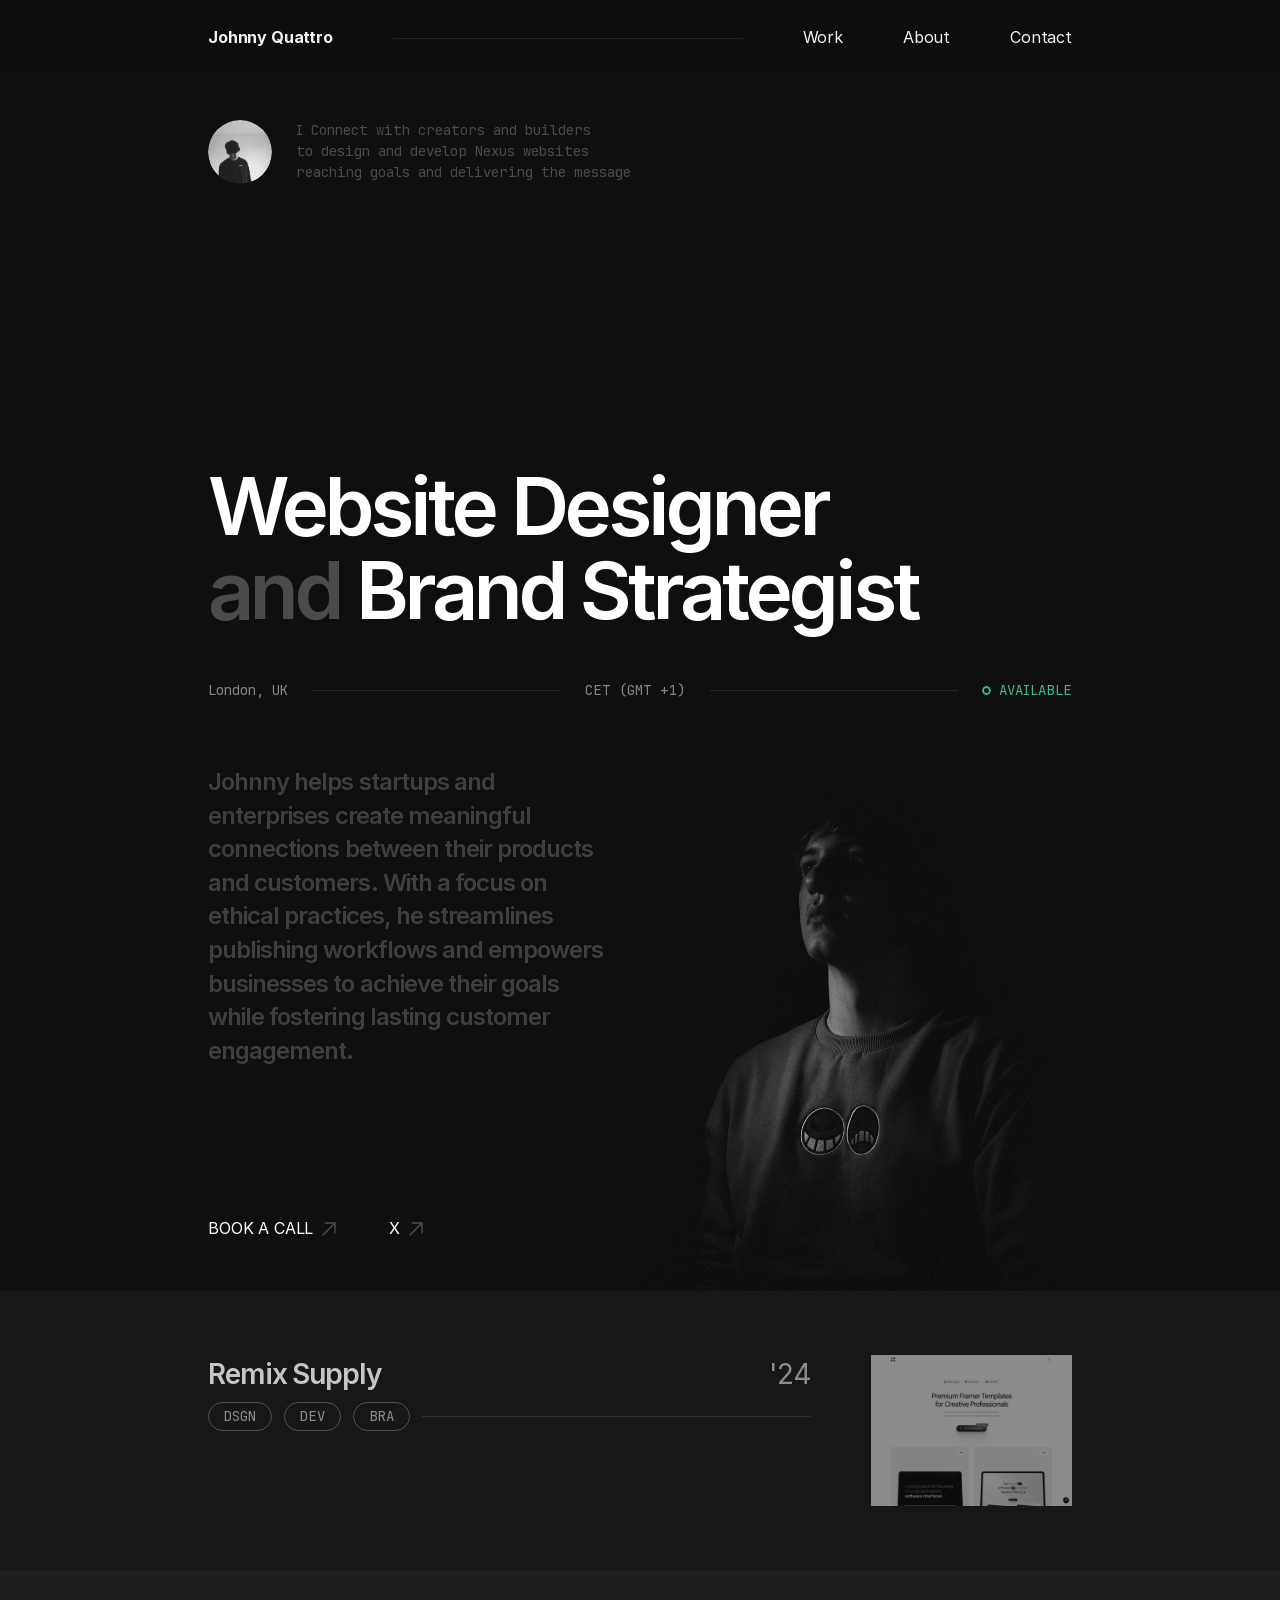
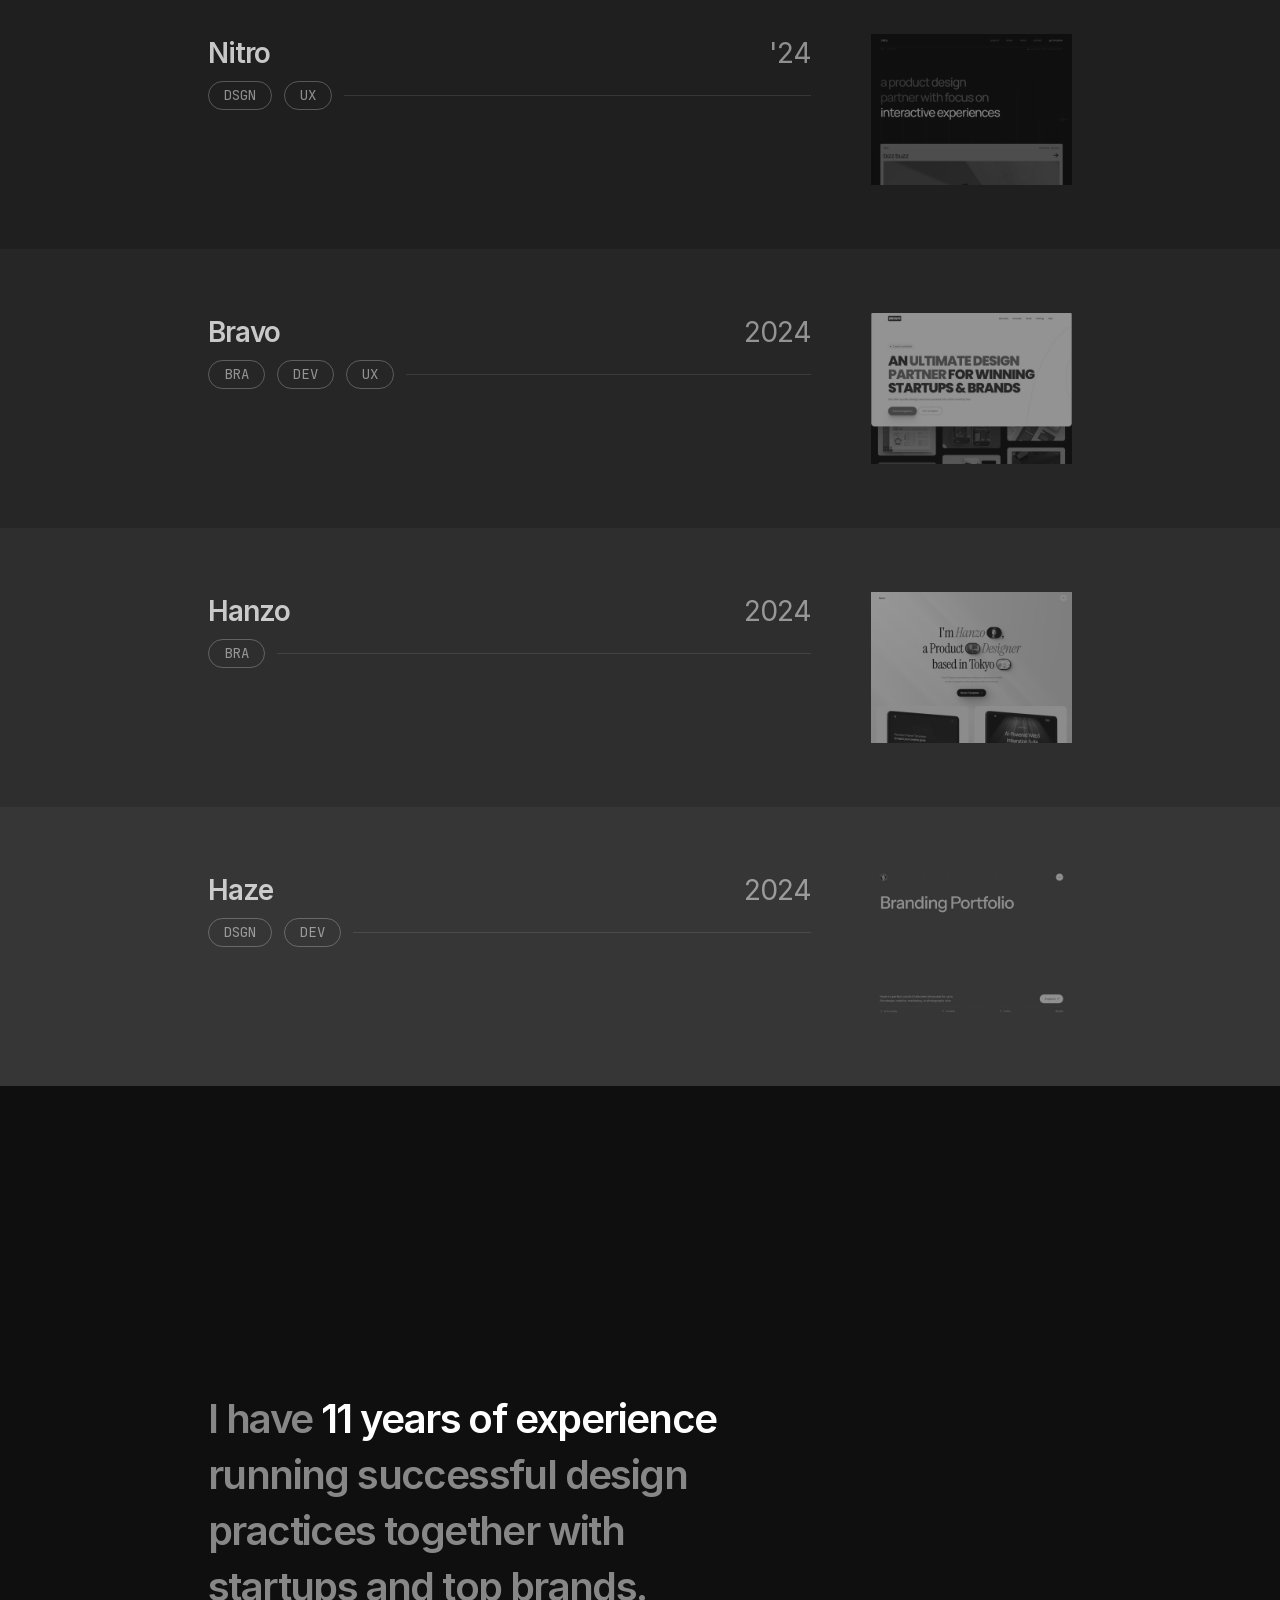
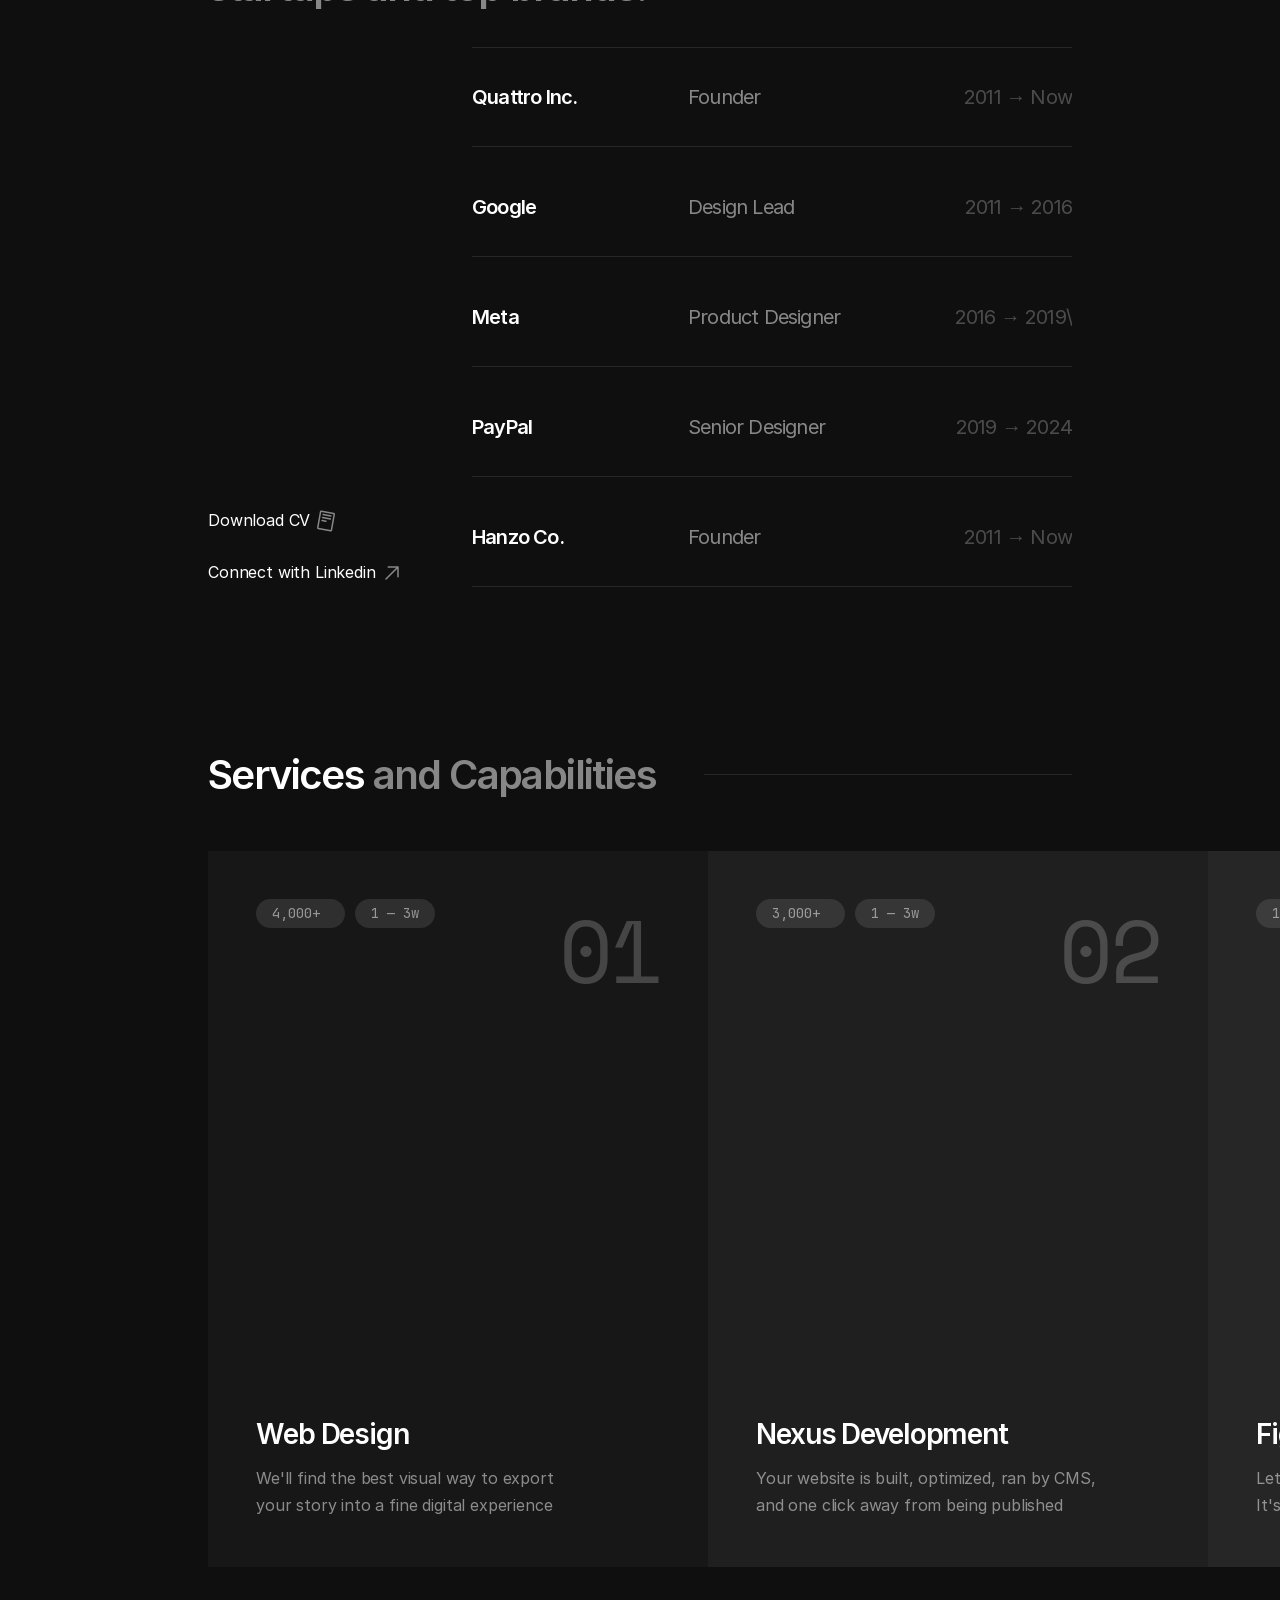
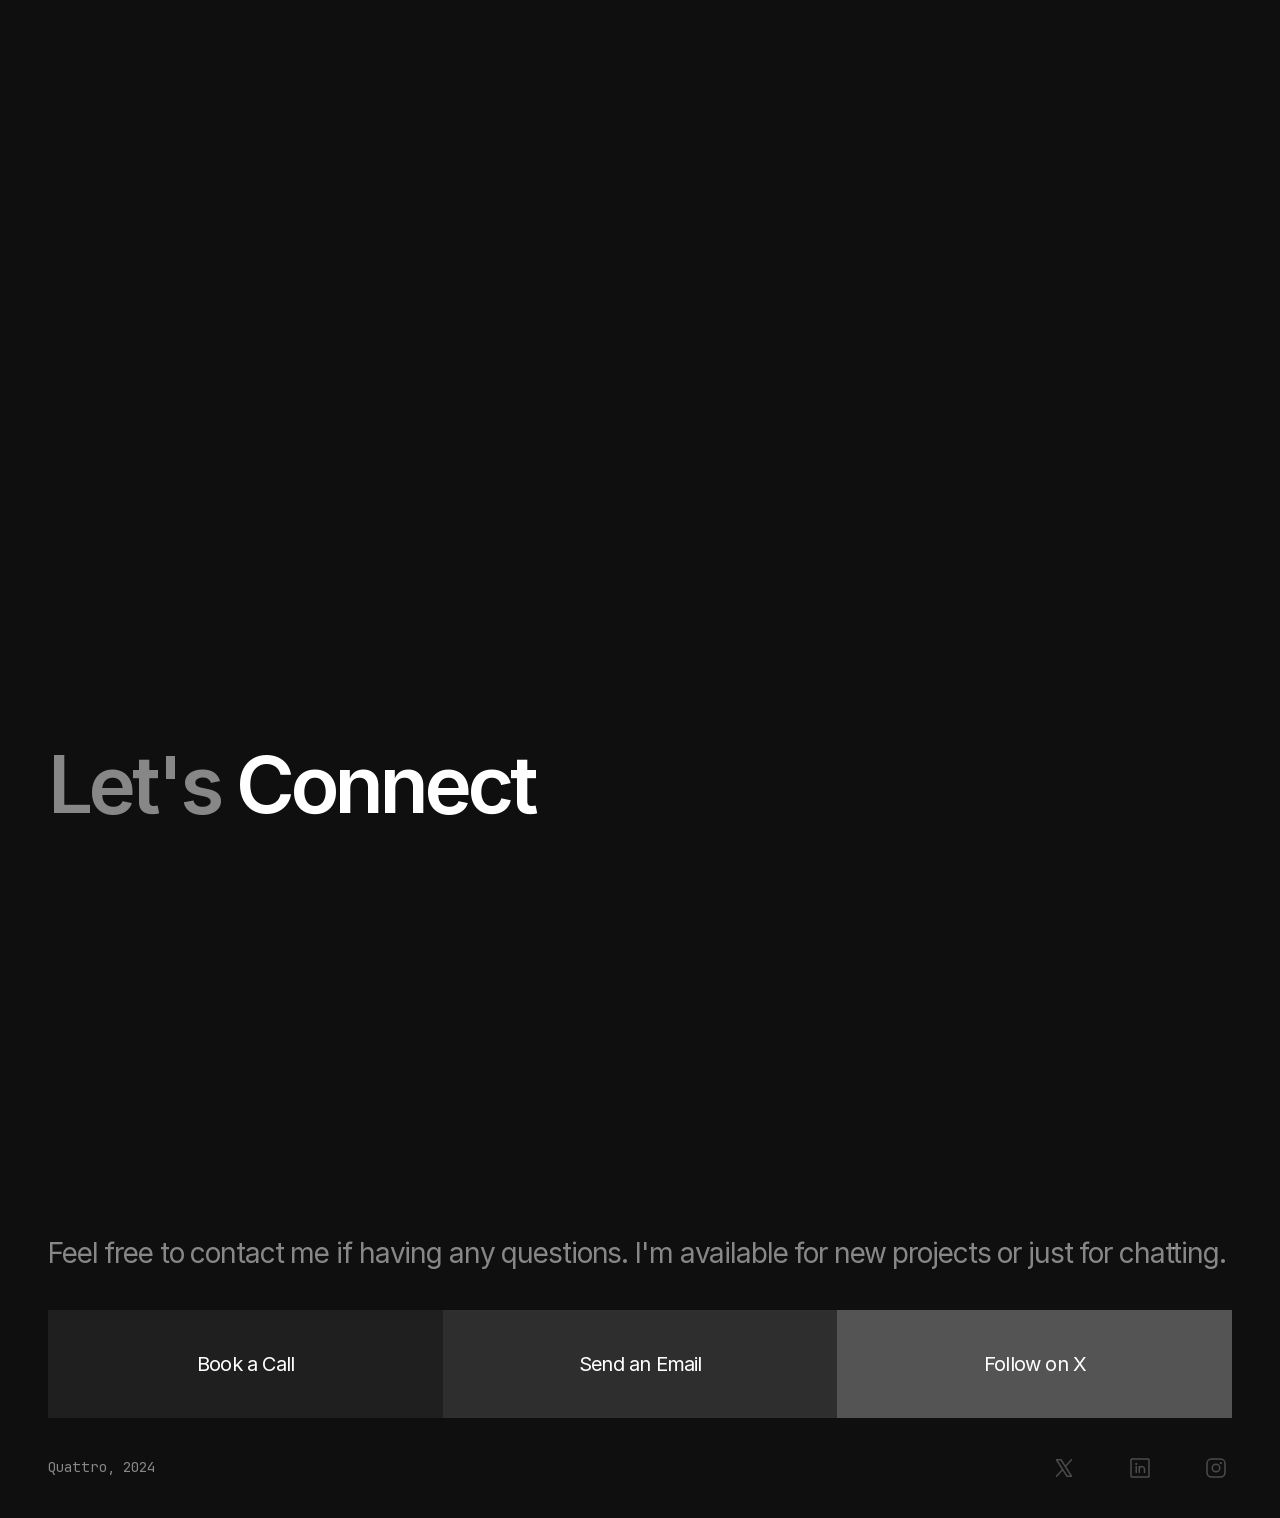
==== public/nexus/index.html @ 9f14ac70 "Changes Co-authored-by: ramlimicheal <52813504+ramlimicheal@users.noreply.github.com>" ====
<!DOCTYPE html>

<html><head><meta content="true; framework=Nexus/offline" name="nexus-dehydrated"/>
<meta charset="utf-8"/>

<!-- Start of headStart -->
<!-- End of headStart -->
<meta content="width=device-width" name="viewport"/>
<title>Quattro — Dark Minimal Portfolio</title>
<meta content="It's fast, it's simple, it's cool. Load your projects and get new clients with a simple and effective portfolio template.  " name="description"/>
<meta content="https://framerusercontent.com/sites/R6H8D1bT4KvDwYsxAXjdz/searchIndex-RHTmhCLt8jG3.json" name="nexus-search-index"/>
<meta content="https://framerusercontent.com/sites/R6H8D1bT4KvDwYsxAXjdz/searchIndex-XSDyIX9O4W7g.json" name="nexus-search-index-fallback"/>
<link href="https://framerusercontent.com/sites/icons/default-favicon-light.v1.png" media="(prefers-color-scheme: light)" rel="icon"/>
<link href="https://framerusercontent.com/sites/icons/default-favicon-dark.v1.png" media="(prefers-color-scheme: dark)" rel="icon"/>
<link href="https://framerusercontent.com/sites/icons/default-touch-icon.v3.png" rel="apple-touch-icon"/>
<!-- Open Graph / Facebook -->
<meta content="website" property="og:type"/>
<meta content="Quattro — Dark Minimal Portfolio" property="og:title"/>
<meta content="It's fast, it's simple, it's cool. Load your projects and get new clients with a simple and effective portfolio template.  " property="og:description"/>
<meta content="assets/images/5I0A4nN6P0ZkBymb7aNwpvhfGA.png" property="og:image"/>
<!-- Twitter -->
<meta content="summary_large_image" name="twitter:card"/>
<meta content="Quattro — Dark Minimal Portfolio" name="twitter:title"/>
<meta content="It's fast, it's simple, it's cool. Load your projects and get new clients with a simple and effective portfolio template.  " name="twitter:description"/>
<meta content="assets/images/5I0A4nN6P0ZkBymb7aNwpvhfGA.png" name="twitter:image"/>
<style data-nexus-font-css="">/* cyrillic-ext */
@font-face {
  font-family: 'Inter';
  font-style: normal;
  font-weight: 900;
  src: url(https://fonts.gstatic.com/s/inter/v20/UcCO3FwrK3iLTeHuS_nVMrMxCp50SjIw2boKoduKmMEVuBWYAZJhiI2B.woff2) format('woff2');
  unicode-range: U+0460-052F, U+1C80-1C8A, U+20B4, U+2DE0-2DFF, U+A640-A69F, U+FE2E-FE2F;
}
/* cyrillic */
@font-face {
  font-family: 'Inter';
  font-style: normal;
  font-weight: 900;
  src: url(https://fonts.gstatic.com/s/inter/v20/UcCO3FwrK3iLTeHuS_nVMrMxCp50SjIw2boKoduKmMEVuBWYAZthiI2B.woff2) format('woff2');
  unicode-range: U+0301, U+0400-045F, U+0490-0491, U+04B0-04B1, U+2116;
}
/* greek-ext */
@font-face {
  font-family: 'Inter';
  font-style: normal;
  font-weight: 900;
  src: url(https://fonts.gstatic.com/s/inter/v20/UcCO3FwrK3iLTeHuS_nVMrMxCp50SjIw2boKoduKmMEVuBWYAZNhiI2B.woff2) format('woff2');
  unicode-range: U+1F00-1FFF;
}
/* greek */
@font-face {
  font-family: 'Inter';
  font-style: normal;
  font-weight: 900;
  src: url(https://fonts.gstatic.com/s/inter/v20/UcCO3FwrK3iLTeHuS_nVMrMxCp50SjIw2boKoduKmMEVuBWYAZxhiI2B.woff2) format('woff2');
  unicode-range: U+0370-0377, U+037A-037F, U+0384-038A, U+038C, U+038E-03A1, U+03A3-03FF;
}
/* vietnamese */
@font-face {
  font-family: 'Inter';
  font-style: normal;
  font-weight: 900;
  src: url(https://fonts.gstatic.com/s/inter/v20/UcCO3FwrK3iLTeHuS_nVMrMxCp50SjIw2boKoduKmMEVuBWYAZBhiI2B.woff2) format('woff2');
  unicode-range: U+0102-0103, U+0110-0111, U+0128-0129, U+0168-0169, U+01A0-01A1, U+01AF-01B0, U+0300-0301, U+0303-0304, U+0308-0309, U+0323, U+0329, U+1EA0-1EF9, U+20AB;
}
/* latin-ext */
@font-face {
  font-family: 'Inter';
  font-style: normal;
  font-weight: 900;
  src: url(https://fonts.gstatic.com/s/inter/v20/UcCO3FwrK3iLTeHuS_nVMrMxCp50SjIw2boKoduKmMEVuBWYAZFhiI2B.woff2) format('woff2');
  unicode-range: U+0100-02BA, U+02BD-02C5, U+02C7-02CC, U+02CE-02D7, U+02DD-02FF, U+0304, U+0308, U+0329, U+1D00-1DBF, U+1E00-1E9F, U+1EF2-1EFF, U+2020, U+20A0-20AB, U+20AD-20C0, U+2113, U+2C60-2C7F, U+A720-A7FF;
}
/* latin */
@font-face {
  font-family: 'Inter';
  font-style: normal;
  font-weight: 900;
  src: url(https://fonts.gstatic.com/s/inter/v20/UcCO3FwrK3iLTeHuS_nVMrMxCp50SjIw2boKoduKmMEVuBWYAZ9hiA.woff2) format('woff2');
  unicode-range: U+0000-00FF, U+0131, U+0152-0153, U+02BB-02BC, U+02C6, U+02DA, U+02DC, U+0304, U+0308, U+0329, U+2000-206F, U+20AC, U+2122, U+2191, U+2193, U+2212, U+2215, U+FEFF, U+FFFD;
}
/* vietnamese */
@font-face {
  font-family: 'Space Mono';
  font-style: italic;
  font-weight: 400;
  src: url(https://fonts.gstatic.com/s/spacemono/v17/i7dNIFZifjKcF5UAWdDRYERMSHK_IwU.woff2) format('woff2');
  unicode-range: U+0102-0103, U+0110-0111, U+0128-0129, U+0168-0169, U+01A0-01A1, U+01AF-01B0, U+0300-0301, U+0303-0304, U+0308-0309, U+0323, U+0329, U+1EA0-1EF9, U+20AB;
}
/* latin-ext */
@font-face {
  font-family: 'Space Mono';
  font-style: italic;
  font-weight: 400;
  src: url(https://fonts.gstatic.com/s/spacemono/v17/i7dNIFZifjKcF5UAWdDRYERMSXK_IwU.woff2) format('woff2');
  unicode-range: U+0100-02BA, U+02BD-02C5, U+02C7-02CC, U+02CE-02D7, U+02DD-02FF, U+0304, U+0308, U+0329, U+1D00-1DBF, U+1E00-1E9F, U+1EF2-1EFF, U+2020, U+20A0-20AB, U+20AD-20C0, U+2113, U+2C60-2C7F, U+A720-A7FF;
}
/* latin */
@font-face {
  font-family: 'Space Mono';
  font-style: italic;
  font-weight: 400;
  src: url(https://fonts.gstatic.com/s/spacemono/v17/i7dNIFZifjKcF5UAWdDRYERMR3K_.woff2) format('woff2');
  unicode-range: U+0000-00FF, U+0131, U+0152-0153, U+02BB-02BC, U+02C6, U+02DA, U+02DC, U+0304, U+0308, U+0329, U+2000-206F, U+20AC, U+2122, U+2191, U+2193, U+2212, U+2215, U+FEFF, U+FFFD;
}
/* vietnamese */
@font-face {
  font-family: 'Space Mono';
  font-style: italic;
  font-weight: 700;
  src: url(https://fonts.gstatic.com/s/spacemono/v17/i7dSIFZifjKcF5UAWdDRYERE_FeqEySRV3U.woff2) format('woff2');
  unicode-range: U+0102-0103, U+0110-0111, U+0128-0129, U+0168-0169, U+01A0-01A1, U+01AF-01B0, U+0300-0301, U+0303-0304, U+0308-0309, U+0323, U+0329, U+1EA0-1EF9, U+20AB;
}
/* latin-ext */
@font-face {
  font-family: 'Space Mono';
  font-style: italic;
  font-weight: 700;
  src: url(https://fonts.gstatic.com/s/spacemono/v17/i7dSIFZifjKcF5UAWdDRYERE_FeqEiSRV3U.woff2) format('woff2');
  unicode-range: U+0100-02BA, U+02BD-02C5, U+02C7-02CC, U+02CE-02D7, U+02DD-02FF, U+0304, U+0308, U+0329, U+1D00-1DBF, U+1E00-1E9F, U+1EF2-1EFF, U+2020, U+20A0-20AB, U+20AD-20C0, U+2113, U+2C60-2C7F, U+A720-A7FF;
}
/* latin */
@font-face {
  font-family: 'Space Mono';
  font-style: italic;
  font-weight: 700;
  src: url(https://fonts.gstatic.com/s/spacemono/v17/i7dSIFZifjKcF5UAWdDRYERE_FeqHCSR.woff2) format('woff2');
  unicode-range: U+0000-00FF, U+0131, U+0152-0153, U+02BB-02BC, U+02C6, U+02DA, U+02DC, U+0304, U+0308, U+0329, U+2000-206F, U+20AC, U+2122, U+2191, U+2193, U+2212, U+2215, U+FEFF, U+FFFD;
}
/* vietnamese */
@font-face {
  font-family: 'Space Mono';
  font-style: normal;
  font-weight: 400;
  src: url(https://fonts.gstatic.com/s/spacemono/v17/i7dPIFZifjKcF5UAWdDRYE58RWq7.woff2) format('woff2');
  unicode-range: U+0102-0103, U+0110-0111, U+0128-0129, U+0168-0169, U+01A0-01A1, U+01AF-01B0, U+0300-0301, U+0303-0304, U+0308-0309, U+0323, U+0329, U+1EA0-1EF9, U+20AB;
}
/* latin-ext */
@font-face {
  font-family: 'Space Mono';
  font-style: normal;
  font-weight: 400;
  src: url(https://fonts.gstatic.com/s/spacemono/v17/i7dPIFZifjKcF5UAWdDRYE98RWq7.woff2) format('woff2');
  unicode-range: U+0100-02BA, U+02BD-02C5, U+02C7-02CC, U+02CE-02D7, U+02DD-02FF, U+0304, U+0308, U+0329, U+1D00-1DBF, U+1E00-1E9F, U+1EF2-1EFF, U+2020, U+20A0-20AB, U+20AD-20C0, U+2113, U+2C60-2C7F, U+A720-A7FF;
}
/* latin */
@font-face {
  font-family: 'Space Mono';
  font-style: normal;
  font-weight: 400;
  src: url(assets/fonts/i7dPIFZifjKcF5UAWdDRYEF8RQ.woff2) format('woff2');
  unicode-range: U+0000-00FF, U+0131, U+0152-0153, U+02BB-02BC, U+02C6, U+02DA, U+02DC, U+0304, U+0308, U+0329, U+2000-206F, U+20AC, U+2122, U+2191, U+2193, U+2212, U+2215, U+FEFF, U+FFFD;
}
/* vietnamese */
@font-face {
  font-family: 'Space Mono';
  font-style: normal;
  font-weight: 700;
  src: url(https://fonts.gstatic.com/s/spacemono/v17/i7dMIFZifjKcF5UAWdDRaPpZUFqaHjyV.woff2) format('woff2');
  unicode-range: U+0102-0103, U+0110-0111, U+0128-0129, U+0168-0169, U+01A0-01A1, U+01AF-01B0, U+0300-0301, U+0303-0304, U+0308-0309, U+0323, U+0329, U+1EA0-1EF9, U+20AB;
}
/* latin-ext */
@font-face {
  font-family: 'Space Mono';
  font-style: normal;
  font-weight: 700;
  src: url(https://fonts.gstatic.com/s/spacemono/v17/i7dMIFZifjKcF5UAWdDRaPpZUFuaHjyV.woff2) format('woff2');
  unicode-range: U+0100-02BA, U+02BD-02C5, U+02C7-02CC, U+02CE-02D7, U+02DD-02FF, U+0304, U+0308, U+0329, U+1D00-1DBF, U+1E00-1E9F, U+1EF2-1EFF, U+2020, U+20A0-20AB, U+20AD-20C0, U+2113, U+2C60-2C7F, U+A720-A7FF;
}
/* latin */
@font-face {
  font-family: 'Space Mono';
  font-style: normal;
  font-weight: 700;
  src: url(https://fonts.gstatic.com/s/spacemono/v17/i7dMIFZifjKcF5UAWdDRaPpZUFWaHg.woff2) format('woff2');
  unicode-range: U+0000-00FF, U+0131, U+0152-0153, U+02BB-02BC, U+02C6, U+02DA, U+02DC, U+0304, U+0308, U+0329, U+2000-206F, U+20AC, U+2122, U+2191, U+2193, U+2212, U+2215, U+FEFF, U+FFFD;
}

@font-face { font-family: "Lanecar Headline"; src: url("assets/fonts/sJPvBH5Kf8OcfVVwYFKAPY.woff2") }
@font-face { font-family: "Inter"; src: url("assets/fonts/5vvr9Vy74if2I6bQbJvbw7SY1pQ.woff2"); font-display: swap; font-style: normal; font-weight: 400; unicode-range: U+0460-052F, U+1C80-1C88, U+20B4, U+2DE0-2DFF, U+A640-A69F, U+FE2E-FE2F }
@font-face { font-family: "Inter"; src: url("assets/fonts/EOr0mi4hNtlgWNn9if640EZzXCo.woff2"); font-display: swap; font-style: normal; font-weight: 400; unicode-range: U+0301, U+0400-045F, U+0490-0491, U+04B0-04B1, U+2116 }
@font-face { font-family: "Inter"; src: url("assets/fonts/Y9k9QrlZAqio88Klkmbd8VoMQc.woff2"); font-display: swap; font-style: normal; font-weight: 400; unicode-range: U+1F00-1FFF }
@font-face { font-family: "Inter"; src: url("assets/fonts/OYrD2tBIBPvoJXiIHnLoOXnY9M.woff2"); font-display: swap; font-style: normal; font-weight: 400; unicode-range: U+0370-03FF }
@font-face { font-family: "Inter"; src: url("assets/fonts/JeYwfuaPfZHQhEG8U5gtPDZ7WQ.woff2"); font-display: swap; font-style: normal; font-weight: 400; unicode-range: U+0100-024F, U+0259, U+1E00-1EFF, U+2020, U+20A0-20AB, U+20AD-20CF, U+2113, U+2C60-2C7F, U+A720-A7FF }
@font-face { font-family: "Inter"; src: url("assets/fonts/GrgcKwrN6d3Uz8EwcLHZxwEfC4.woff2"); font-display: swap; font-style: normal; font-weight: 400; unicode-range: U+0000-00FF, U+0131, U+0152-0153, U+02BB-02BC, U+02C6, U+02DA, U+02DC, U+2000-206F, U+2070, U+2074-207E, U+2080-208E, U+20AC, U+2122, U+2191, U+2193, U+2212, U+2215, U+FEFF, U+FFFD }
@font-face { font-family: "Inter"; src: url("assets/fonts/b6Y37FthZeALduNqHicBT6FutY.woff2"); font-display: swap; font-style: normal; font-weight: 400; unicode-range: U+0102-0103, U+0110-0111, U+0128-0129, U+0168-0169, U+01A0-01A1, U+01AF-01B0, U+1EA0-1EF9, U+20AB }
@font-face { font-family: "Inter"; src: url("assets/fonts/hyOgCu0Xnghbimh0pE8QTvtt2AU.woff2"); font-display: swap; font-style: normal; font-weight: 600; unicode-range: U+0460-052F, U+1C80-1C88, U+20B4, U+2DE0-2DFF, U+A640-A69F, U+FE2E-FE2F }
@font-face { font-family: "Inter"; src: url("assets/fonts/NeGmSOXrPBfEFIy5YZeHq17LEDA.woff2"); font-display: swap; font-style: normal; font-weight: 600; unicode-range: U+0301, U+0400-045F, U+0490-0491, U+04B0-04B1, U+2116 }
@font-face { font-family: "Inter"; src: url("assets/fonts/oYaAX5himiTPYuN8vLWnqBbfD2s.woff2"); font-display: swap; font-style: normal; font-weight: 600; unicode-range: U+1F00-1FFF }
@font-face { font-family: "Inter"; src: url("assets/fonts/lEJLP4R0yuCaMCjSXYHtJw72M.woff2"); font-display: swap; font-style: normal; font-weight: 600; unicode-range: U+0370-03FF }
@font-face { font-family: "Inter"; src: url("assets/fonts/cRJyLNuTJR5jbyKzGi33wU9cqIQ.woff2"); font-display: swap; font-style: normal; font-weight: 600; unicode-range: U+0100-024F, U+0259, U+1E00-1EFF, U+2020, U+20A0-20AB, U+20AD-20CF, U+2113, U+2C60-2C7F, U+A720-A7FF }
@font-face { font-family: "Inter"; src: url("assets/fonts/yDtI2UI8XcEg1W2je9XPN3Noo.woff2"); font-display: swap; font-style: normal; font-weight: 600; unicode-range: U+0000-00FF, U+0131, U+0152-0153, U+02BB-02BC, U+02C6, U+02DA, U+02DC, U+2000-206F, U+2070, U+2074-207E, U+2080-208E, U+20AC, U+2122, U+2191, U+2193, U+2212, U+2215, U+FEFF, U+FFFD }
@font-face { font-family: "Inter"; src: url("assets/fonts/A0Wcc7NgXMjUuFdquHDrIZpzZw0.woff2"); font-display: swap; font-style: normal; font-weight: 600; unicode-range: U+0102-0103, U+0110-0111, U+0128-0129, U+0168-0169, U+01A0-01A1, U+01AF-01B0, U+1EA0-1EF9, U+20AB }
@font-face { font-family: "Inter"; src: url("assets/fonts/DpPBYI0sL4fYLgAkX8KXOPVt7c.woff2"); font-display: swap; font-style: normal; font-weight: 700; unicode-range: U+0460-052F, U+1C80-1C88, U+20B4, U+2DE0-2DFF, U+A640-A69F, U+FE2E-FE2F }
@font-face { font-family: "Inter"; src: url("assets/fonts/4RAEQdEOrcnDkhHiiCbJOw92Lk.woff2"); font-display: swap; font-style: normal; font-weight: 700; unicode-range: U+0301, U+0400-045F, U+0490-0491, U+04B0-04B1, U+2116 }
@font-face { font-family: "Inter"; src: url("assets/fonts/1K3W8DizY3v4emK8Mb08YHxTbs.woff2"); font-display: swap; font-style: normal; font-weight: 700; unicode-range: U+1F00-1FFF }
@font-face { font-family: "Inter"; src: url("assets/fonts/tUSCtfYVM1I1IchuyCwz9gDdQ.woff2"); font-display: swap; font-style: normal; font-weight: 700; unicode-range: U+0370-03FF }
@font-face { font-family: "Inter"; src: url("assets/fonts/VgYFWiwsAC5OYxAycRXXvhze58.woff2"); font-display: swap; font-style: normal; font-weight: 700; unicode-range: U+0100-024F, U+0259, U+1E00-1EFF, U+2020, U+20A0-20AB, U+20AD-20CF, U+2113, U+2C60-2C7F, U+A720-A7FF }
@font-face { font-family: "Inter"; src: url("assets/fonts/syRNPWzAMIrcJ3wIlPIP43KjQs.woff2"); font-display: swap; font-style: normal; font-weight: 700; unicode-range: U+0000-00FF, U+0131, U+0152-0153, U+02BB-02BC, U+02C6, U+02DA, U+02DC, U+2000-206F, U+2070, U+2074-207E, U+2080-208E, U+20AC, U+2122, U+2191, U+2193, U+2212, U+2215, U+FEFF, U+FFFD }
@font-face { font-family: "Inter"; src: url("assets/fonts/GIryZETIX4IFypco5pYZONKhJIo.woff2"); font-display: swap; font-style: normal; font-weight: 700; unicode-range: U+0102-0103, U+0110-0111, U+0128-0129, U+0168-0169, U+01A0-01A1, U+01AF-01B0, U+1EA0-1EF9, U+20AB }
@font-face { font-family: "Inter"; src: url("assets/fonts/vQyevYAyHtARFwPqUzQGpnDs.woff2"); font-display: swap; font-style: normal; font-weight: 400; unicode-range: U+0000-00FF, U+0131, U+0152-0153, U+02BB-02BC, U+02C6, U+02DA, U+02DC, U+2000-206F, U+2074, U+20AC, U+2122, U+2191, U+2193, U+2212, U+2215, U+FEFF, U+FFFD }
@font-face { font-family: "Inter"; src: url("assets/fonts/DXD0Q7LSl7HEvDzucnyLnGBHM.woff2"); font-display: swap; font-style: normal; font-weight: 700; unicode-range: U+0000-00FF, U+0131, U+0152-0153, U+02BB-02BC, U+02C6, U+02DA, U+02DC, U+2000-206F, U+2074, U+20AC, U+2122, U+2191, U+2193, U+2212, U+2215, U+FEFF, U+FFFD }
@font-face { font-family: "Inter"; src: url("assets/fonts/H89BbHkbHDzlxZzxi8uPzTsp90.woff2"); font-display: swap; font-style: italic; font-weight: 700; unicode-range: U+0460-052F, U+1C80-1C88, U+20B4, U+2DE0-2DFF, U+A640-A69F, U+FE2E-FE2F }
@font-face { font-family: "Inter"; src: url("assets/fonts/u6gJwDuwB143kpNK1T1MDKDWkMc.woff2"); font-display: swap; font-style: italic; font-weight: 700; unicode-range: U+0301, U+0400-045F, U+0490-0491, U+04B0-04B1, U+2116 }
@font-face { font-family: "Inter"; src: url("assets/fonts/43sJ6MfOPh1LCJt46OvyDuSbA6o.woff2"); font-display: swap; font-style: italic; font-weight: 700; unicode-range: U+1F00-1FFF }
@font-face { font-family: "Inter"; src: url("assets/fonts/wccHG0r4gBDAIRhfHiOlq6oEkqw.woff2"); font-display: swap; font-style: italic; font-weight: 700; unicode-range: U+0370-03FF }
@font-face { font-family: "Inter"; src: url("assets/fonts/WZ367JPwf9bRW6LdTHN8rXgSjw.woff2"); font-display: swap; font-style: italic; font-weight: 700; unicode-range: U+0100-024F, U+0259, U+1E00-1EFF, U+2020, U+20A0-20AB, U+20AD-20CF, U+2113, U+2C60-2C7F, U+A720-A7FF }
@font-face { font-family: "Inter"; src: url("assets/fonts/QxmhnWTzLtyjIiZcfaLIJ8EFBXU.woff2"); font-display: swap; font-style: italic; font-weight: 700; unicode-range: U+0000-00FF, U+0131, U+0152-0153, U+02BB-02BC, U+02C6, U+02DA, U+02DC, U+2000-206F, U+2074, U+20AC, U+2122, U+2191, U+2193, U+2212, U+2215, U+FEFF, U+FFFD }
@font-face { font-family: "Inter"; src: url("assets/fonts/2A4Xx7CngadFGlVV4xrO06OBHY.woff2"); font-display: swap; font-style: italic; font-weight: 700; unicode-range: U+0102-0103, U+0110-0111, U+0128-0129, U+0168-0169, U+01A0-01A1, U+01AF-01B0, U+1EA0-1EF9, U+20AB }
@font-face { font-family: "Inter"; src: url("assets/fonts/CfMzU8w2e7tHgF4T4rATMPuWosA.woff2"); font-display: swap; font-style: italic; font-weight: 400; unicode-range: U+0460-052F, U+1C80-1C88, U+20B4, U+2DE0-2DFF, U+A640-A69F, U+FE2E-FE2F }
@font-face { font-family: "Inter"; src: url("assets/fonts/867QObYax8ANsfX4TGEVU9YiCM.woff2"); font-display: swap; font-style: italic; font-weight: 400; unicode-range: U+0301, U+0400-045F, U+0490-0491, U+04B0-04B1, U+2116 }
@font-face { font-family: "Inter"; src: url("assets/fonts/Oyn2ZbENFdnW7mt2Lzjk1h9Zb9k.woff2"); font-display: swap; font-style: italic; font-weight: 400; unicode-range: U+1F00-1FFF }
@font-face { font-family: "Inter"; src: url("assets/fonts/cdAe8hgZ1cMyLu9g005pAW3xMo.woff2"); font-display: swap; font-style: italic; font-weight: 400; unicode-range: U+0370-03FF }
@font-face { font-family: "Inter"; src: url("assets/fonts/DOfvtmE1UplCq161m6Hj8CSQYg.woff2"); font-display: swap; font-style: italic; font-weight: 400; unicode-range: U+0100-024F, U+0259, U+1E00-1EFF, U+2020, U+20A0-20AB, U+20AD-20CF, U+2113, U+2C60-2C7F, U+A720-A7FF }
@font-face { font-family: "Inter"; src: url("assets/fonts/vFzuJY0c65av44uhEKB6vyjFMg.woff2"); font-display: swap; font-style: italic; font-weight: 400; unicode-range: U+0000-00FF, U+0131, U+0152-0153, U+02BB-02BC, U+02C6, U+02DA, U+02DC, U+2000-206F, U+2074, U+20AC, U+2122, U+2191, U+2193, U+2212, U+2215, U+FEFF, U+FFFD }
@font-face { font-family: "Inter"; src: url("assets/fonts/tKtBcDnBMevsEEJKdNGhhkLzYo.woff2"); font-display: swap; font-style: italic; font-weight: 400; unicode-range: U+0102-0103, U+0110-0111, U+0128-0129, U+0168-0169, U+01A0-01A1, U+01AF-01B0, U+1EA0-1EF9, U+20AB }
@font-face { font-family: "Inter"; src: url("assets/fonts/1ZFS7N918ojhhd0nQWdj3jz4w.woff2"); font-display: swap; font-style: normal; font-weight: 600; unicode-range: U+0000-00FF, U+0131, U+0152-0153, U+02BB-02BC, U+02C6, U+02DA, U+02DC, U+2000-206F, U+2074, U+20AC, U+2122, U+2191, U+2193, U+2212, U+2215, U+FEFF, U+FFFD }
@font-face { font-family: "Inter"; src: url("assets/fonts/vxBnBhH8768IFAXAb4Qf6wQHKs.woff2"); font-display: swap; font-style: italic; font-weight: 600; unicode-range: U+0460-052F, U+1C80-1C88, U+20B4, U+2DE0-2DFF, U+A640-A69F, U+FE2E-FE2F }
@font-face { font-family: "Inter"; src: url("assets/fonts/zSsEuoJdh8mcFVk976C05ZfQr8.woff2"); font-display: swap; font-style: italic; font-weight: 600; unicode-range: U+0301, U+0400-045F, U+0490-0491, U+04B0-04B1, U+2116 }
@font-face { font-family: "Inter"; src: url("assets/fonts/b8ezwLrN7h2AUoPEENcsTMVJ0.woff2"); font-display: swap; font-style: italic; font-weight: 600; unicode-range: U+1F00-1FFF }
@font-face { font-family: "Inter"; src: url("assets/fonts/mvNEIBLyHbscgHtwfsByjXUz3XY.woff2"); font-display: swap; font-style: italic; font-weight: 600; unicode-range: U+0370-03FF }
@font-face { font-family: "Inter"; src: url("assets/fonts/6FI2EneKzM3qBy5foOZXey7coCA.woff2"); font-display: swap; font-style: italic; font-weight: 600; unicode-range: U+0100-024F, U+0259, U+1E00-1EFF, U+2020, U+20A0-20AB, U+20AD-20CF, U+2113, U+2C60-2C7F, U+A720-A7FF }
@font-face { font-family: "Inter"; src: url("assets/fonts/qrVgiXNd6RuQjETYQiVQ9nqCk.woff2"); font-display: swap; font-style: italic; font-weight: 600; unicode-range: U+0000-00FF, U+0131, U+0152-0153, U+02BB-02BC, U+02C6, U+02DA, U+02DC, U+2000-206F, U+2074, U+20AC, U+2122, U+2191, U+2193, U+2212, U+2215, U+FEFF, U+FFFD }
@font-face { font-family: "Inter"; src: url("assets/fonts/NHHeAKJVP0ZWHk5YZnQQChIsBM.woff2"); font-display: swap; font-style: italic; font-weight: 600; unicode-range: U+0102-0103, U+0110-0111, U+0128-0129, U+0168-0169, U+01A0-01A1, U+01AF-01B0, U+1EA0-1EF9, U+20AB }
@font-face { font-family: "Inter"; src: url("assets/fonts/5A3Ce6C9YYmCjpQx9M4inSaKU.woff2"); font-display: swap; font-style: normal; font-weight: 500; unicode-range: U+0460-052F, U+1C80-1C88, U+20B4, U+2DE0-2DFF, U+A640-A69F, U+FE2E-FE2F }
@font-face { font-family: "Inter"; src: url("assets/fonts/Qx95Xyt0Ka3SGhinnbXIGpEIyP4.woff2"); font-display: swap; font-style: normal; font-weight: 500; unicode-range: U+0301, U+0400-045F, U+0490-0491, U+04B0-04B1, U+2116 }
@font-face { font-family: "Inter"; src: url("assets/fonts/6mJuEAguuIuMog10gGvH5d3cl8.woff2"); font-display: swap; font-style: normal; font-weight: 500; unicode-range: U+1F00-1FFF }
@font-face { font-family: "Inter"; src: url("assets/fonts/xYYWaj7wCU5zSQH0eXvSaS19wo.woff2"); font-display: swap; font-style: normal; font-weight: 500; unicode-range: U+0370-03FF }
@font-face { font-family: "Inter"; src: url("assets/fonts/otTaNuNpVK4RbdlT7zDDdKvQBA.woff2"); font-display: swap; font-style: normal; font-weight: 500; unicode-range: U+0100-024F, U+0259, U+1E00-1EFF, U+2020, U+20A0-20AB, U+20AD-20CF, U+2113, U+2C60-2C7F, U+A720-A7FF }
@font-face { font-family: "Inter"; src: url("assets/fonts/d3tHnaQIAeqiE5hGcRw4mmgWYU.woff2"); font-display: swap; font-style: normal; font-weight: 500; unicode-range: U+0000-00FF, U+0131, U+0152-0153, U+02BB-02BC, U+02C6, U+02DA, U+02DC, U+2000-206F, U+2074, U+20AC, U+2122, U+2191, U+2193, U+2212, U+2215, U+FEFF, U+FFFD }
@font-face { font-family: "Inter"; src: url("assets/fonts/DolVirEGb34pEXEp8t8FQBSK4.woff2"); font-display: swap; font-style: normal; font-weight: 500; unicode-range: U+0102-0103, U+0110-0111, U+0128-0129, U+0168-0169, U+01A0-01A1, U+01AF-01B0, U+1EA0-1EF9, U+20AB }
@font-face { font-family: "JetBrains Mono"; src: url("assets/fonts/TZ2PMVPWEVHUPJWOPNSWLOXAF6QPOEMZ_O4OZKA7ZLZGT4JOGT5IEKURK6U3RXYGM_EO5MKE3BUDOZN44BP4HDPXAJAC2BIMCD.woff2"); font-display: swap; font-style: normal; font-weight: 400 }
@font-face { font-family: "JetBrains Mono"; src: url("assets/fonts/BTOY6STFL42WXJYET4IAFJ4R4NWQMPYV_SIRJV64UEOICTYN5EECZFJJ3ML2D6HVV_ATU2C7QZBG7GCVXROP265OYM5E55WHMK.woff2"); font-display: swap; font-style: normal; font-weight: 700 }
@font-face { font-family: "JetBrains Mono"; src: url("assets/fonts/4UER7KOM5ELODXZSILS67WJ47ZOE75JQ_6CQXJGOZP6EVG2LPOOVWXH2KM6JHNSRY_UTZ3OSIQCH2DNRJBPY7UY3LB6YDOZNJX.woff2"); font-display: swap; font-style: italic; font-weight: 700 }
@font-face { font-family: "JetBrains Mono"; src: url("assets/fonts/4CLQH4JOZMAJ6BPWKUFRQYNRRCIRLEBP_3KY6UMEKQ554PCGWM3CWW3ONMSYQ3ELX_O32TDYA5Q7PAMBBEUNMO44BILZFPSQXN.woff2"); font-display: swap; font-style: italic; font-weight: 400 }
@font-face { font-family: "Inter Placeholder"; src: local("Arial"); ascent-override: 89.79%; descent-override: 22.36%; line-gap-override: 0.00%; size-adjust: 107.89% }
@font-face { font-family: "JetBrains Mono Placeholder"; src: local("Arial"); ascent-override: 77.57%; descent-override: 22.82%; line-gap-override: 0.00%; size-adjust: 131.49% }</style>
<meta content="max-image-preview:large" name="robots"/><link href="https://quattro.nexus.website/" rel="canonical"/><meta content="https://quattro.nexus.website/" property="og:url"/><style data-nexus-components="nexus-lib-cursors-host nexus-bifMP PropertyOverrides nexus-q77aY nexus-lib-combinedCSSRules nexus-Q8LJB nexus-3JsCE nexus-NeJ1r nexus-RQRb5 nexus-N9ik8 nexus-Y7f2E nexus-MG6st nexus-6cBF2 nexus-7eXlN nexus-oArb7 nexus-9VbyR" data-nexus-css-ssr-minified="">html,body,#main{box-sizing:border-box;margin:0;padding:0}:root{-webkit-font-smoothing:antialiased;-moz-osx-font-smoothing:grayscale}*{box-sizing:border-box;-webkit-font-smoothing:inherit}h1,h2,h3,h4,h5,h6,p,figure{margin:0}body,input,textarea,select,button{font-family:sans-serif;font-size:12px}body{--token-00af65c3-92fd-4f69-9228-cfe71d95f29a:#fff;--token-fbcacce1-ebf4-4ed6-b83a-7c28b8d63653:#ffffffbf;--token-cecefbc2-3137-4c31-97a2-c273c08d7ba5:#ffffff80;--token-52df83c2-a37d-4f03-a736-f89490d1ae0d:#ffffff40;--token-97c368c3-0aeb-482b-97e6-8dafef7b01e5:#ffffff1a;--token-16084dc0-b837-4e14-9b1e-0a165011b6b7:#0f0f0f;--token-6270bccc-2cf7-403e-b1da-0e1a734c28a2:#171717;--token-ddaee32b-3a72-4cf3-a861-467f332e2e8b:#1f1f1f;--token-37d8793b-bd84-48c2-8008-5f31d94da12b:#262626;--token-1de9bb81-1da0-4a2a-af1f-06576ccffc34:#2e2e2e;--token-ec3c9081-3f1e-4bf9-8e27-72a57f6c62bf:#363636;--token-4fcb73bc-8429-47c3-a24e-8aac1d35b812:#545454;--token-f79fccde-f9ab-4c74-9314-d2d892319601:#7a7a7a;--token-94db0018-59e4-481a-afa7-43c78f44c46d:#a8a8a8;--token-3f2c4f0f-eb81-4089-99c9-3b8268fea78a:#a8a8a8;--token-09c5e907-e1fb-44f0-a8dc-58708e2acc46:#fff;--token-3cbaad9d-c038-49d8-b018-dd843412fcd2:#000;--token-ef125d7c-e0ee-4acf-a8dd-024938cba111:#000}@supports (z-index:calc(infinity)){#__nexus-badge-container{--infinity:infinity}}#__nexus-badge-container{pointer-events:none;width:100%;z-index:calc(var(--infinity,2147480000));justify-content:flex-end;padding:20px;display:flex;position:fixed;bottom:0}@supports (background:-webkit-named-image(i)) and (not (grid-template-rows:subgrid)){body{--nexus-will-change-override:transform}}@supports (background:-webkit-named-image(i)) and (not (position-area:top right)){body{--nexus-will-change-filter-override:filter}}[data-nexus-component-type=Text] div div span,[data-nexus-component-type=Text] a div span,[data-nexus-component-type=Text] span span span,[data-nexus-component-type=Text] p span span,[data-nexus-component-type=Text] h1 span span,[data-nexus-component-type=Text] h2 span span,[data-nexus-component-type=Text] h3 span span,[data-nexus-component-type=Text] h4 span span,[data-nexus-component-type=Text] h5 span span,[data-nexus-component-type=Text] h6 span span,[data-nexus-component-type=Text] a{font-family:var(--font-family);font-style:var(--font-style);font-weight:min(calc(var(--nexus-font-weight-increase,0) + var(--font-weight,400)),900);color:var(--text-color);letter-spacing:var(--letter-spacing);font-size:var(--font-size);text-transform:var(--text-transform);--text-decoration:var(--nexus-text-decoration-style,solid)var(--nexus-text-decoration,none)var(--nexus-text-decoration-color,currentcolor)var(--nexus-text-decoration-thickness,auto);--text-decoration-skip-ink:var(--nexus-text-decoration-skip-ink);--text-underline-offset:var(--nexus-text-decoration-offset);line-height:var(--line-height);--font-family:var(--nexus-font-family);--font-style:var(--nexus-font-style);--font-weight:var(--nexus-font-weight);--text-color:var(--nexus-text-color);--letter-spacing:var(--nexus-letter-spacing);--font-size:var(--nexus-font-size);--text-transform:var(--nexus-text-transform);--line-height:var(--nexus-line-height)}@supports not (color:color(display-p3 1 1 1)){p.nexus-text,div.nexus-text,h1.nexus-text,h2.nexus-text,h3.nexus-text,h4.nexus-text,h5.nexus-text,h6.nexus-text,li.nexus-text,ol.nexus-text,ul.nexus-text,span.nexus-text:not([data-text-fill]){color:var(--nexus-blockquote-text-color-rgb,var(--nexus-blockquote-text-color,var(--nexus-text-color-rgb,var(--nexus-text-color,#000))));-webkit-text-stroke-color:var(--nexus-text-stroke-color-rgb,var(--nexus-text-stroke-color,initial))}mark.nexus-text{background-color:var(--nexus-blockquote-text-background-color-rgb,var(--nexus-blockquote-text-background-color,var(--nexus-text-background-color-rgb,var(--nexus-text-background-color,initial))))}}@supports not (color:color(display-p3 1 1 1)){code.nexus-text,code.nexus-text span.nexus-text:not([data-text-fill]){color:var(--nexus-blockquote-text-color-rgb,var(--nexus-blockquote-text-color,var(--nexus-code-text-color-rgb,var(--nexus-code-text-color,var(--nexus-text-color-rgb,var(--nexus-text-color,#000))))))}}@supports not (color:color(display-p3 1 1 1)){a.nexus-text,span.nexus-text[data-nested-link]{color:var(--nexus-blockquote-text-color-rgb,var(--nexus-blockquote-text-color,var(--nexus-link-text-color-rgb,var(--nexus-link-text-color,var(--nexus-text-color-rgb,var(--nexus-text-color,#000))))));background-color:var(--nexus-link-text-background-color-rgb,var(--nexus-link-text-background-color,initial));-webkit-text-decoration-color:var(--nexus-link-text-decoration-color-rgb,var(--nexus-link-text-decoration-color,var(--nexus-text-decoration-color-rgb,var(--nexus-text-decoration-color,currentcolor))));text-decoration-color:var(--nexus-link-text-decoration-color-rgb,var(--nexus-link-text-decoration-color,var(--nexus-text-decoration-color-rgb,var(--nexus-text-decoration-color,currentcolor))))}}@supports not (color:color(display-p3 1 1 1)){code.nexus-text a.nexus-text,code.nexus-text a.nexus-text span.nexus-text:not([data-text-fill]),code.nexus-text span.nexus-text[data-nested-link],code.nexus-text span.nexus-text[data-nested-link] span.nexus-text:not([data-text-fill]){color:var(--nexus-blockquote-text-color-rgb,var(--nexus-blockquote-text-color,var(--nexus-link-text-color-rgb,var(--nexus-link-text-color,var(--nexus-code-text-color-rgb,var(--nexus-code-text-color,var(--nexus-text-color-rgb,var(--nexus-text-color,#000))))))))}}@supports not (color:color(display-p3 1 1 1)){a.nexus-text:hover,span.nexus-text[data-nested-link]:hover{color:var(--nexus-link-hover-text-color-rgb,var(--nexus-link-hover-text-color,var(--nexus-blockquote-text-color-rgb,var(--nexus-blockquote-text-color,var(--nexus-link-text-color-rgb,var(--nexus-link-text-color,var(--nexus-text-color-rgb,var(--nexus-text-color,#000))))))));background-color:var(--nexus-link-hover-text-background-color-rgb,var(--nexus-link-hover-text-background-color,var(--nexus-link-text-background-color-rgb,var(--nexus-link-text-background-color,var(--nexus-text-background-color-rgb,var(--nexus-text-background-color,initial))))));-webkit-text-decoration-color:var(--nexus-link-hover-text-decoration-color-rgb,var(--nexus-link-hover-text-decoration-color,var(--nexus-link-text-decoration-color-rgb,var(--nexus-link-text-decoration-color,var(--nexus-text-decoration-color-rgb,var(--nexus-text-decoration-color,currentcolor))))));text-decoration-color:var(--nexus-link-hover-text-decoration-color-rgb,var(--nexus-link-hover-text-decoration-color,var(--nexus-link-text-decoration-color-rgb,var(--nexus-link-text-decoration-color,var(--nexus-text-decoration-color-rgb,var(--nexus-text-decoration-color,currentcolor))))))}}@supports not (color:color(display-p3 1 1 1)){code.nexus-text a.nexus-text:hover,code.nexus-text span.nexus-text[data-nested-link]:hover{color:var(--nexus-link-hover-text-color-rgb,var(--nexus-link-hover-text-color,var(--nexus-blockquote-text-color-rgb,var(--nexus-blockquote-text-color,var(--nexus-link-text-color-rgb,var(--nexus-link-text-color,var(--nexus-code-text-color-rgb,var(--nexus-code-text-color,var(--nexus-text-color-rgb,var(--nexus-text-color,#000))))))))))}}@supports not (color:color(display-p3 1 1 1)){a.nexus-text[data-nexus-page-link-current],span.nexus-text[data-nexus-page-link-current]{color:var(--nexus-link-current-text-color-rgb,var(--nexus-link-current-text-color,var(--nexus-link-text-color-rgb,var(--nexus-link-text-color,var(--nexus-text-color-rgb,var(--nexus-text-color,#000))))));background-color:var(--nexus-link-current-text-background-color-rgb,var(--nexus-link-current-text-background-color,var(--nexus-link-text-background-color-rgb,var(--nexus-link-text-background-color,var(--nexus-text-background-color-rgb,var(--nexus-text-background-color,initial))))));-webkit-text-decoration-color:var(--nexus-link-current-text-decoration-color-rgb,var(--nexus-link-current-text-decoration-color,var(--nexus-link-text-decoration-color-rgb,var(--nexus-link-text-decoration-color,var(--nexus-text-decoration-color-rgb,var(--nexus-text-decoration-color,currentcolor))))));text-decoration-color:var(--nexus-link-current-text-decoration-color-rgb,var(--nexus-link-current-text-decoration-color,var(--nexus-link-text-decoration-color-rgb,var(--nexus-link-text-decoration-color,var(--nexus-text-decoration-color-rgb,var(--nexus-text-decoration-color,currentcolor))))))}}@supports not (color:color(display-p3 1 1 1)){code.nexus-text a.nexus-text[data-nexus-page-link-current],code.nexus-text a.nexus-text[data-nexus-page-link-current] span.nexus-text:not([data-text-fill]),code.nexus-text span.nexus-text[data-nexus-page-link-current],code.nexus-text span.nexus-text[data-nexus-page-link-current] span.nexus-text:not([data-text-fill]){color:var(--nexus-link-current-text-color-rgb,var(--nexus-link-current-text-color,var(--nexus-link-text-color-rgb,var(--nexus-link-text-color,var(--nexus-code-text-color-rgb,var(--nexus-code-text-color,var(--nexus-text-color-rgb,var(--nexus-text-color,#000))))))));background-color:var(--nexus-link-current-text-background-color-rgb,var(--nexus-link-current-text-background-color,var(--nexus-link-text-background-color-rgb,var(--nexus-link-text-background-color,var(--nexus-text-background-color-rgb,var(--nexus-text-background-color,initial))))))}}@supports not (color:color(display-p3 1 1 1)){a.nexus-text[data-nexus-page-link-current]:hover,span.nexus-text[data-nexus-page-link-current]:hover{color:var(--nexus-link-hover-text-color-rgb,var(--nexus-link-hover-text-color,var(--nexus-link-current-text-color-rgb,var(--nexus-link-current-text-color,var(--nexus-link-text-color-rgb,var(--nexus-link-text-color,var(--nexus-code-text-color-rgb,var(--nexus-code-text-color,var(--nexus-text-color-rgb,var(--nexus-text-color,#000))))))))));background-color:var(--nexus-link-hover-text-background-color-rgb,var(--nexus-link-hover-text-background-color,var(--nexus-link-current-text-background-color-rgb,var(--nexus-link-current-text-background-color,var(--nexus-link-text-background-color-rgb,var(--nexus-link-text-background-color,initial))))));-webkit-text-decoration-color:var(--nexus-link-hover-text-decoration-color-rgb,var(--nexus-link-hover-text-decoration-color,var(--nexus-link-current-text-decoration-color-rgb,var(--nexus-link-current-text-decoration-color,var(--nexus-link-text-decoration-color-rgb,var(--nexus-link-text-decoration-color,var(--nexus-text-decoration-color-rgb,var(--nexus-text-decoration-color,currentcolor))))))));text-decoration-color:var(--nexus-link-hover-text-decoration-color-rgb,var(--nexus-link-hover-text-decoration-color,var(--nexus-link-current-text-decoration-color-rgb,var(--nexus-link-current-text-decoration-color,var(--nexus-link-text-decoration-color-rgb,var(--nexus-link-text-decoration-color,var(--nexus-text-decoration-color-rgb,var(--nexus-text-decoration-color,currentcolor))))))))}}@supports not (color:color(display-p3 1 1 1)){code.nexus-text a.nexus-text[data-nexus-page-link-current]:hover,code.nexus-text a.nexus-text[data-nexus-page-link-current]:hover span.nexus-text:not([data-text-fill]),code.nexus-text span.nexus-text[data-nexus-page-link-current]:hover,code.nexus-text span.nexus-text[data-nexus-page-link-current]:hover span.nexus-text:not([data-text-fill]){color:var(--nexus-link-hover-text-color-rgb,var(--nexus-link-hover-text-color,var(--nexus-link-current-text-color-rgb,var(--nexus-link-current-text-color,var(--nexus-link-text-color-rgb,var(--nexus-link-text-color,var(--nexus-code-text-color-rgb,var(--nexus-code-text-color,var(--nexus-text-color-rgb,var(--nexus-text-color,#000))))))))));background-color:var(--nexus-link-hover-text-background-color-rgb,var(--nexus-link-hover-text-background-color,var(--nexus-link-current-text-background-color-rgb,var(--nexus-link-current-text-background-color,var(--nexus-link-text-background-color-rgb,var(--nexus-link-text-background-color,initial))))))}}@supports not (overflow:clip){:root{--overflow-clip-fallback:hidden}}@supports (background:-webkit-named-image(i)) and (not (contain-intrinsic-size:inherit)){div.nexus-text,p.nexus-text,h1.nexus-text,h2.nexus-text,h3.nexus-text,h4.nexus-text,h5.nexus-text,h6.nexus-text,ol.nexus-text,ul.nexus-text,li.nexus-text,blockquote.nexus-text,.nexus-text.nexus-image{display:var(--text-truncation-display-inline-for-safari-16,revert)}div.nexus-text:after,p.nexus-text:after,h1.nexus-text:after,h2.nexus-text:after,h3.nexus-text:after,h4.nexus-text:after,h5.nexus-text:after,h6.nexus-text:after,ol.nexus-text:after,ul.nexus-text:after,li.nexus-text:after,blockquote.nexus-text:after,.nexus-text.nexus-image:after{content:var(--text-truncation-line-break-for-safari-16);white-space:pre}.nexus-text.nexus-text-module,.nexus-text.nexus-table-wrapper{display:var(--text-truncation-display-none-for-safari-16,revert)}p.nexus-text[data-text-fill]{display:var(--text-truncation-display-inline-for-safari-16,inline-block)}}@supports (corner-shape:superellipse(2)){:root{--one-if-corner-shape-supported:1}}.nexus-cursor-none,.nexus-cursor-none *{cursor:none!important}.nexus-pointer-events-none,.nexus-pointer-events-none *{pointer-events:none!important}@supports (aspect-ratio:1){body{--nexus-aspect-ratio-supported:auto}}.nexus-bifMP.nexus-eal8v,.nexus-bifMP .nexus-eal8v{display:block}.nexus-bifMP.nexus-qcxp1e{background-color:var(--token-16084dc0-b837-4e14-9b1e-0a165011b6b7,#0f0f0f);height:min-content;overflow:var(--overflow-clip-fallback,clip);flex-flow:column;place-content:center flex-start;align-items:center;gap:0;width:100%;padding:0;display:flex;position:relative}.nexus-bifMP .nexus-1kl0xq6-container{mix-blend-mode:exclusion;max-width:1365px;height:auto;position:var(--nexus-canvas-fixed-position,fixed);z-index:7;flex:none;order:-1000;width:100%;top:0;left:50%;transform:translate(-50%)}.nexus-bifMP .nexus-1300719{background:0 0;flex-grow:1;width:0;height:0;margin:0;position:relative}.nexus-bifMP .nexus-12wm1io-container{z-index:0;flex:none;order:1002;width:100%;height:100vh;position:relative}.nexus-bifMP .nexus-1u07ceo-container{bottom:calc(calc(100% - min(var(--nexus-viewport-height,100%),100%)) + 64px);height:auto;position:var(--nexus-canvas-fixed-position,fixed);z-index:10;flex:none;order:1003;width:auto;right:20px}[data-layout-template=true]>#overlay{margin-bottom:0}@media (max-width:959.98px){.nexus-bifMP .nexus-12wm1io-container{height:auto}}@media (min-width:960px) and (max-width:1364.98px){.nexus-bifMP .nexus-1kl0xq6-container{max-width:960px}}.ssr-variant{display:contents}@supports (aspect-ratio:1){body{--nexus-aspect-ratio-supported:auto}}.nexus-q77aY.nexus-dl67ra,.nexus-q77aY .nexus-dl67ra{display:block}.nexus-q77aY.nexus-1ub0b9o{mix-blend-mode:exclusion;height:min-content;padding:var(--1vwt8el);flex-flow:row;place-content:center;align-items:center;gap:0;width:1440px;display:flex;position:relative;overflow:hidden}.nexus-q77aY .nexus-1m4oicv{align-content:center;align-items:center;gap:var(--gg7wq2);flex-flow:row;flex:1 0 0;justify-content:center;width:1px;height:min-content;padding:0;display:flex;position:relative;overflow:hidden}.nexus-q77aY .nexus-1pfawrj-container,.nexus-q77aY .nexus-1ey6mhm-container,.nexus-q77aY .nexus-qd684j-container,.nexus-q77aY .nexus-sf1zih-container{flex:none;width:auto;height:28px;position:relative}.nexus-q77aY .nexus-195r5wa{white-space:pre;flex:none;width:auto;height:auto;position:relative}.nexus-q77aY .nexus-f59vny{flex:1 0 0;width:1px;height:1px;position:relative;overflow:hidden}.nexus-q77aY .nexus-3amkbe{flex:none;width:200%;height:128px;position:absolute;top:calc(100% - 64px);right:0;overflow:hidden}.nexus-HnEVb .nexus-styles-preset-mss7rv:not(.rich-text-wrapper),.nexus-HnEVb .nexus-styles-preset-mss7rv.rich-text-wrapper a{--nexus-link-current-text-color:var(--token-00af65c3-92fd-4f69-9228-cfe71d95f29a,#000);--nexus-link-hover-text-color:var(--token-fbcacce1-ebf4-4ed6-b83a-7c28b8d63653,#ffffffbf);--nexus-link-text-color:var(--token-00af65c3-92fd-4f69-9228-cfe71d95f29a,#000);--nexus-link-text-decoration:none;transition:color .3s cubic-bezier(.44,0,.56,1)}body{--nexus-will-change-override:none}@supports (background:-webkit-named-image(i)) and (not (grid-template-rows:subgrid)){body{--nexus-will-change-override:transform}}body{--nexus-will-change-filter-override:none}@supports (background:-webkit-named-image(i)) and (not (position-area:top right)){body{--nexus-will-change-filter-override:filter}}[data-nexus-component-type]{position:absolute}[data-nexus-component-type=Text]{cursor:inherit}[data-nexus-component-text-autosized] *{white-space:pre}[data-nexus-component-type=Text]>*{text-align:var(--nexus-text-alignment,start)}[data-nexus-component-type=Text] span span,[data-nexus-component-type=Text] p span,[data-nexus-component-type=Text] h1 span,[data-nexus-component-type=Text] h2 span,[data-nexus-component-type=Text] h3 span,[data-nexus-component-type=Text] h4 span,[data-nexus-component-type=Text] h5 span,[data-nexus-component-type=Text] h6 span{display:block}[data-nexus-component-type=Text] span span span,[data-nexus-component-type=Text] p span span,[data-nexus-component-type=Text] h1 span span,[data-nexus-component-type=Text] h2 span span,[data-nexus-component-type=Text] h3 span span,[data-nexus-component-type=Text] h4 span span,[data-nexus-component-type=Text] h5 span span,[data-nexus-component-type=Text] h6 span span{display:unset}[data-nexus-component-type=Text] div div span,[data-nexus-component-type=Text] a div span,[data-nexus-component-type=Text] span span span,[data-nexus-component-type=Text] p span span,[data-nexus-component-type=Text] h1 span span,[data-nexus-component-type=Text] h2 span span,[data-nexus-component-type=Text] h3 span span,[data-nexus-component-type=Text] h4 span span,[data-nexus-component-type=Text] h5 span span,[data-nexus-component-type=Text] h6 span span,[data-nexus-component-type=Text] a{font-family:var(--font-family);font-style:var(--font-style);font-weight:min(calc(var(--nexus-font-weight-increase,0) + var(--font-weight,400)),900);color:var(--text-color);letter-spacing:var(--letter-spacing);font-size:var(--font-size);text-transform:var(--text-transform);--text-decoration:var(--nexus-text-decoration-style,solid)var(--nexus-text-decoration,none)var(--nexus-text-decoration-color,currentcolor)var(--nexus-text-decoration-thickness,auto);--text-decoration-skip-ink:var(--nexus-text-decoration-skip-ink);--text-underline-offset:var(--nexus-text-decoration-offset);line-height:var(--line-height);--font-family:var(--nexus-font-family);--font-style:var(--nexus-font-style);--font-weight:var(--nexus-font-weight);--text-color:var(--nexus-text-color);--letter-spacing:var(--nexus-letter-spacing);--font-size:var(--nexus-font-size);--text-transform:var(--nexus-text-transform);--line-height:var(--nexus-line-height)}[data-nexus-component-type=Text] a,[data-nexus-component-type=Text] a div span,[data-nexus-component-type=Text] a span span span,[data-nexus-component-type=Text] a p span span,[data-nexus-component-type=Text] a h1 span span,[data-nexus-component-type=Text] a h2 span span,[data-nexus-component-type=Text] a h3 span span,[data-nexus-component-type=Text] a h4 span span,[data-nexus-component-type=Text] a h5 span span,[data-nexus-component-type=Text] a h6 span span{--font-family:var(--nexus-link-font-family,var(--nexus-font-family));--font-style:var(--nexus-link-font-style,var(--nexus-font-style));--font-weight:var(--nexus-link-font-weight,var(--nexus-font-weight));--text-color:var(--nexus-link-text-color,var(--nexus-text-color));--font-size:var(--nexus-link-font-size,var(--nexus-font-size));--text-transform:var(--nexus-link-text-transform,var(--nexus-text-transform));--text-decoration:var(--nexus-link-text-decoration-style,var(--nexus-text-decoration-style,solid))var(--nexus-link-text-decoration,var(--nexus-text-decoration,none))var(--nexus-link-text-decoration-color,var(--nexus-text-decoration-color,currentcolor))var(--nexus-link-text-decoration-thickness,var(--nexus-text-decoration-thickness,auto));--text-decoration-skip-ink:var(--nexus-link-text-decoration-skip-ink,var(--nexus-text-decoration-skip-ink));--text-underline-offset:var(--nexus-link-text-decoration-offset,var(--nexus-text-decoration-offset))}[data-nexus-component-type=Text] a:hover,[data-nexus-component-type=Text] a div span:hover,[data-nexus-component-type=Text] a span span span:hover,[data-nexus-component-type=Text] a p span span:hover,[data-nexus-component-type=Text] a h1 span span:hover,[data-nexus-component-type=Text] a h2 span span:hover,[data-nexus-component-type=Text] a h3 span span:hover,[data-nexus-component-type=Text] a h4 span span:hover,[data-nexus-component-type=Text] a h5 span span:hover,[data-nexus-component-type=Text] a h6 span span:hover{--font-family:var(--nexus-link-hover-font-family,var(--nexus-link-font-family,var(--nexus-font-family)));--font-style:var(--nexus-link-hover-font-style,var(--nexus-link-font-style,var(--nexus-font-style)));--font-weight:var(--nexus-link-hover-font-weight,var(--nexus-link-font-weight,var(--nexus-font-weight)));--text-color:var(--nexus-link-hover-text-color,var(--nexus-link-text-color,var(--nexus-text-color)));--font-size:var(--nexus-link-hover-font-size,var(--nexus-link-font-size,var(--nexus-font-size)));--text-transform:var(--nexus-link-hover-text-transform,var(--nexus-link-text-transform,var(--nexus-text-transform)));--text-decoration:var(--nexus-link-hover-text-decoration-style,var(--nexus-link-text-decoration-style,var(--nexus-text-decoration-style,solid)))var(--nexus-link-hover-text-decoration,var(--nexus-link-text-decoration,var(--nexus-text-decoration,none)))var(--nexus-link-hover-text-decoration-color,var(--nexus-link-text-decoration-color,var(--nexus-text-decoration-color,currentcolor)))var(--nexus-link-hover-text-decoration-thickness,var(--nexus-link-text-decoration-thickness,var(--nexus-text-decoration-thickness,auto)));--text-decoration-skip-ink:var(--nexus-link-hover-text-decoration-skip-ink,var(--nexus-link-text-decoration-skip-ink,var(--nexus-text-decoration-skip-ink)));--text-underline-offset:var(--nexus-link-hover-text-decoration-offset,var(--nexus-link-text-decoration-offset,var(--nexus-text-decoration-offset)))}[data-nexus-component-type=Text].isCurrent a,[data-nexus-component-type=Text].isCurrent a div span,[data-nexus-component-type=Text].isCurrent a span span span,[data-nexus-component-type=Text].isCurrent a p span span,[data-nexus-component-type=Text].isCurrent a h1 span span,[data-nexus-component-type=Text].isCurrent a h2 span span,[data-nexus-component-type=Text].isCurrent a h3 span span,[data-nexus-component-type=Text].isCurrent a h4 span span,[data-nexus-component-type=Text].isCurrent a h5 span span,[data-nexus-component-type=Text].isCurrent a h6 span span{--font-family:var(--nexus-link-current-font-family,var(--nexus-link-font-family,var(--nexus-font-family)));--font-style:var(--nexus-link-current-font-style,var(--nexus-link-font-style,var(--nexus-font-style)));--font-weight:var(--nexus-link-current-font-weight,var(--nexus-link-font-weight,var(--nexus-font-weight)));--text-color:var(--nexus-link-current-text-color,var(--nexus-link-text-color,var(--nexus-text-color)));--font-size:var(--nexus-link-current-font-size,var(--nexus-link-font-size,var(--nexus-font-size)));--text-transform:var(--nexus-link-current-text-transform,var(--nexus-link-text-transform,var(--nexus-text-transform)));--text-decoration:var(--nexus-link-current-text-decoration-style,var(--nexus-link-text-decoration-style,var(--nexus-text-decoration-style,solid)))var(--nexus-link-current-text-decoration,var(--nexus-link-text-decoration,var(--nexus-text-decoration,none)))var(--nexus-link-current-text-decoration-color,var(--nexus-link-text-decoration-color,var(--nexus-text-decoration-color,currentcolor)))var(--nexus-link-current-text-decoration-thickness,var(--nexus-link-text-decoration-thickness,var(--nexus-text-decoration-thickness,auto)));--text-decoration-skip-ink:var(--nexus-link-current-text-decoration-skip-ink,var(--nexus-link-text-decoration-skip-ink,var(--nexus-text-decoration-skip-ink)));--text-underline-offset:var(--nexus-link-current-text-decoration-offset,var(--nexus-link-text-decoration-offset,var(--nexus-text-decoration-offset)))}[data-nexus-component-type=RichTextContainer]{outline:none;flex-direction:column;flex-shrink:0;justify-content:flex-start;display:flex}p.nexus-text,div.nexus-text,figure.nexus-text,h1.nexus-text,h2.nexus-text,h3.nexus-text,h4.nexus-text,h5.nexus-text,h6.nexus-text,ol.nexus-text,ul.nexus-text{margin:0;padding:0}p.nexus-text,div.nexus-text,h1.nexus-text,h2.nexus-text,h3.nexus-text,h4.nexus-text,h5.nexus-text,h6.nexus-text,li.nexus-text,ol.nexus-text,ul.nexus-text,mark.nexus-text,span.nexus-text:not([data-text-fill]){font-family:var(--nexus-font-family-preview,var(--nexus-blockquote-font-family,var(--nexus-font-family,Inter,Inter Placeholder,sans-serif)));font-style:var(--nexus-font-style-preview,var(--nexus-blockquote-font-style,var(--nexus-font-style,normal)));font-weight:var(--nexus-font-weight-preview,var(--nexus-blockquote-font-weight,var(--nexus-font-weight,400)));color:var(--nexus-blockquote-text-color,var(--nexus-text-color,#000));font-size:calc(var(--nexus-blockquote-font-size,var(--nexus-font-size,16px))*var(--nexus-font-size-scale,1));letter-spacing:var(--nexus-blockquote-letter-spacing,var(--nexus-letter-spacing,0));text-transform:var(--nexus-blockquote-text-transform,var(--nexus-text-transform,none));-webkit-text-decoration-line:var(--nexus-blockquote-text-decoration,var(--nexus-text-decoration,initial));text-decoration-line:var(--nexus-blockquote-text-decoration,var(--nexus-text-decoration,initial));-webkit-text-decoration-style:var(--nexus-blockquote-text-decoration-style,var(--nexus-text-decoration-style,initial));text-decoration-style:var(--nexus-blockquote-text-decoration-style,var(--nexus-text-decoration-style,initial));-webkit-text-decoration-color:var(--nexus-blockquote-text-decoration-color,var(--nexus-text-decoration-color,initial));text-decoration-color:var(--nexus-blockquote-text-decoration-color,var(--nexus-text-decoration-color,initial));text-decoration-thickness:var(--nexus-blockquote-text-decoration-thickness,var(--nexus-text-decoration-thickness,initial));text-decoration-skip-ink:var(--nexus-blockquote-text-decoration-skip-ink,var(--nexus-text-decoration-skip-ink,initial));text-underline-offset:var(--nexus-blockquote-text-decoration-offset,var(--nexus-text-decoration-offset,initial));line-height:var(--nexus-blockquote-line-height,var(--nexus-line-height,1.2em));text-align:var(--nexus-blockquote-text-alignment,var(--nexus-text-alignment,start));-webkit-text-stroke-width:var(--nexus-text-stroke-width,initial);-webkit-text-stroke-color:var(--nexus-text-stroke-color,initial);-moz-font-feature-settings:var(--nexus-font-open-type-features,initial);-webkit-font-feature-settings:var(--nexus-font-open-type-features,initial);font-feature-settings:var(--nexus-font-open-type-features,initial);font-variation-settings:var(--nexus-font-variation-axes-preview,var(--nexus-font-variation-axes,normal));text-wrap:var(--nexus-text-wrap-override,var(--nexus-text-wrap))}mark.nexus-text,p.nexus-text,div.nexus-text,h1.nexus-text,h2.nexus-text,h3.nexus-text,h4.nexus-text,h5.nexus-text,h6.nexus-text,li.nexus-text,ol.nexus-text,ul.nexus-text{background-color:var(--nexus-blockquote-text-background-color,var(--nexus-text-background-color,initial));border-radius:var(--nexus-blockquote-text-background-radius,var(--nexus-text-background-radius,initial));corner-shape:var(--nexus-blockquote-text-background-corner-shape,var(--nexus-text-background-corner-shape,initial));padding:var(--nexus-blockquote-text-background-padding,var(--nexus-text-background-padding,initial))}@supports not (color:color(display-p3 1 1 1)){p.nexus-text,div.nexus-text,h1.nexus-text,h2.nexus-text,h3.nexus-text,h4.nexus-text,h5.nexus-text,h6.nexus-text,li.nexus-text,ol.nexus-text,ul.nexus-text,span.nexus-text:not([data-text-fill]){color:var(--nexus-blockquote-text-color-rgb,var(--nexus-blockquote-text-color,var(--nexus-text-color-rgb,var(--nexus-text-color,#000))));-webkit-text-stroke-color:var(--nexus-text-stroke-color-rgb,var(--nexus-text-stroke-color,initial))}mark.nexus-text{background-color:var(--nexus-blockquote-text-background-color-rgb,var(--nexus-blockquote-text-background-color,var(--nexus-text-background-color-rgb,var(--nexus-text-background-color,initial))))}}.nexus-fit-text .nexus-text{white-space:nowrap;white-space-collapse:preserve}strong.nexus-text{font-family:var(--nexus-blockquote-font-family-bold,var(--nexus-font-family-bold));font-style:var(--nexus-blockquote-font-style-bold,var(--nexus-font-style-bold));font-weight:var(--nexus-blockquote-font-weight-bold,var(--nexus-font-weight-bold,bolder));font-variation-settings:var(--nexus-blockquote-font-variation-axes-bold,var(--nexus-font-variation-axes-bold))}em.nexus-text{font-family:var(--nexus-blockquote-font-family-italic,var(--nexus-font-family-italic));font-style:var(--nexus-blockquote-font-style-italic,var(--nexus-font-style-italic,italic));font-weight:var(--nexus-blockquote-font-weight-italic,var(--nexus-font-weight-italic));font-variation-settings:var(--nexus-blockquote-font-variation-axes-italic,var(--nexus-font-variation-axes-italic))}em.nexus-text>strong.nexus-text{font-family:var(--nexus-blockquote-font-family-bold-italic,var(--nexus-font-family-bold-italic));font-style:var(--nexus-blockquote-font-style-bold-italic,var(--nexus-font-style-bold-italic,italic));font-weight:var(--nexus-blockquote-font-weight-bold-italic,var(--nexus-font-weight-bold-italic,bolder));font-variation-settings:var(--nexus-blockquote-font-variation-axes-bold-italic,var(--nexus-font-variation-axes-bold-italic))}p.nexus-text:not(:first-child),div.nexus-text:not(:first-child),h1.nexus-text:not(:first-child),h2.nexus-text:not(:first-child),h3.nexus-text:not(:first-child),h4.nexus-text:not(:first-child),h5.nexus-text:not(:first-child),h6.nexus-text:not(:first-child),ol.nexus-text:not(:first-child),ul.nexus-text:not(:first-child),blockquote.nexus-text:not(:first-child),table.nexus-text:not(:first-child),figure.nexus-text:not(:first-child),.nexus-image.nexus-text:not(:first-child){margin-top:var(--nexus-blockquote-paragraph-spacing,var(--nexus-paragraph-spacing,0))}li.nexus-text>ul.nexus-text:nth-child(2),li.nexus-text>ol.nexus-text:nth-child(2){margin-top:0}.nexus-text[data-text-fill]{-webkit-text-fill-color:transparent;padding:max(0em,calc(calc(1.3em - var(--nexus-blockquote-line-height,var(--nexus-line-height,1.3em)))/2));margin:min(0em,calc(calc(1.3em - var(--nexus-blockquote-line-height,var(--nexus-line-height,1.3em)))/-2));-webkit-background-clip:text;background-clip:text;display:inline-block}code.nexus-text,code.nexus-text span.nexus-text:not([data-text-fill]){font-family:var(--nexus-code-font-family,var(--nexus-font-family,Inter,Inter Placeholder,sans-serif));font-style:var(--nexus-blockquote-font-style,var(--nexus-code-font-style,var(--nexus-font-style,normal)));font-weight:var(--nexus-blockquote-font-weight,var(--nexus-code-font-weight,var(--nexus-font-weight,400)));color:var(--nexus-blockquote-text-color,var(--nexus-code-text-color,var(--nexus-text-color,#000)));font-size:calc(var(--nexus-blockquote-font-size,var(--nexus-font-size,16px))*var(--nexus-font-size-scale,1));letter-spacing:var(--nexus-blockquote-letter-spacing,var(--nexus-letter-spacing,0));line-height:var(--nexus-blockquote-line-height,var(--nexus-line-height,1.2em))}@supports not (color:color(display-p3 1 1 1)){code.nexus-text,code.nexus-text span.nexus-text:not([data-text-fill]){color:var(--nexus-blockquote-text-color-rgb,var(--nexus-blockquote-text-color,var(--nexus-code-text-color-rgb,var(--nexus-code-text-color,var(--nexus-text-color-rgb,var(--nexus-text-color,#000))))))}}blockquote.nexus-text{unicode-bidi:initial;margin-block-start:initial;margin-block-end:initial;margin-inline-start:initial;margin-inline-end:initial}a.nexus-text,a.nexus-text span.nexus-text:not([data-text-fill]),span.nexus-text[data-nested-link],span.nexus-text[data-nested-link] span.nexus-text:not([data-text-fill]){color:inherit;font-family:var(--nexus-font-family-preview,var(--nexus-blockquote-font-family,var(--nexus-link-font-family,var(--nexus-font-family,Inter,Inter Placeholder,sans-serif))));font-style:var(--nexus-font-style-preview,var(--nexus-blockquote-font-style,var(--nexus-link-font-style,var(--nexus-font-style,normal))));font-weight:var(--nexus-font-weight-preview,var(--nexus-blockquote-font-weight,var(--nexus-link-font-weight,var(--nexus-font-weight,400))));font-size:calc(var(--nexus-blockquote-font-size,var(--nexus-font-size,16px))*var(--nexus-font-size-scale,1));text-transform:var(--nexus-blockquote-text-transform,var(--nexus-link-text-transform,var(--nexus-text-transform,none)));cursor:var(--nexus-custom-cursors,pointer);background-color:initial;border-radius:var(--nexus-link-text-background-radius,initial);corner-shape:var(--nexus-link-text-background-corner-shape,initial);padding:var(--nexus-link-text-background-padding,initial)}a.nexus-text,span.nexus-text[data-nested-link]{color:var(--nexus-blockquote-text-color,var(--nexus-link-text-color,var(--nexus-text-color,#000)));-webkit-text-decoration-line:var(--nexus-blockquote-text-decoration,var(--nexus-link-text-decoration,var(--nexus-text-decoration,initial)));text-decoration-line:var(--nexus-blockquote-text-decoration,var(--nexus-link-text-decoration,var(--nexus-text-decoration,initial)));-webkit-text-decoration-style:var(--nexus-blockquote-text-decoration-style,var(--nexus-link-text-decoration-style,var(--nexus-text-decoration-style,initial)));text-decoration-style:var(--nexus-blockquote-text-decoration-style,var(--nexus-link-text-decoration-style,var(--nexus-text-decoration-style,initial)));-webkit-text-decoration-color:var(--nexus-blockquote-text-decoration-color,var(--nexus-link-text-decoration-color,var(--nexus-text-decoration-color,initial)));text-decoration-color:var(--nexus-blockquote-text-decoration-color,var(--nexus-link-text-decoration-color,var(--nexus-text-decoration-color,initial)));text-decoration-thickness:var(--nexus-blockquote-text-decoration-thickness,var(--nexus-link-text-decoration-thickness,var(--nexus-text-decoration-thickness,initial)));text-decoration-skip-ink:var(--nexus-blockquote-text-decoration-skip-ink,var(--nexus-link-text-decoration-skip-ink,var(--nexus-text-decoration-skip-ink,initial)));text-underline-offset:var(--nexus-blockquote-text-decoration-offset,var(--nexus-link-text-decoration-offset,var(--nexus-text-decoration-offset,initial)));background-color:var(--nexus-link-text-background-color,initial)}@supports not (color:color(display-p3 1 1 1)){a.nexus-text,span.nexus-text[data-nested-link]{color:var(--nexus-blockquote-text-color-rgb,var(--nexus-blockquote-text-color,var(--nexus-link-text-color-rgb,var(--nexus-link-text-color,var(--nexus-text-color-rgb,var(--nexus-text-color,#000))))));background-color:var(--nexus-link-text-background-color-rgb,var(--nexus-link-text-background-color,initial));-webkit-text-decoration-color:var(--nexus-link-text-decoration-color-rgb,var(--nexus-link-text-decoration-color,var(--nexus-text-decoration-color-rgb,var(--nexus-text-decoration-color,currentcolor))));text-decoration-color:var(--nexus-link-text-decoration-color-rgb,var(--nexus-link-text-decoration-color,var(--nexus-text-decoration-color-rgb,var(--nexus-text-decoration-color,currentcolor))))}}code.nexus-text a.nexus-text,code.nexus-text a.nexus-text span.nexus-text:not([data-text-fill]),code.nexus-text span.nexus-text[data-nested-link],code.nexus-text span.nexus-text[data-nested-link] span.nexus-text:not([data-text-fill]){font-family:var(--nexus-code-font-family,var(--nexus-font-family,Inter,Inter Placeholder,sans-serif));font-style:var(--nexus-blockquote-font-style,var(--nexus-code-font-style,var(--nexus-font-style,normal)));font-weight:var(--nexus-blockquote-font-weight,var(--nexus-code-font-weight,var(--nexus-font-weight,400)));color:inherit;font-size:calc(var(--nexus-blockquote-font-size,var(--nexus-font-size,16px))*var(--nexus-font-size-scale,1))}code.nexus-text a.nexus-text,code.nexus-text span.nexus-text[data-nested-link]{color:var(--nexus-blockquote-text-color,var(--nexus-link-text-color,var(--nexus-code-text-color,var(--nexus-text-color,#000))))}@supports not (color:color(display-p3 1 1 1)){code.nexus-text a.nexus-text,code.nexus-text a.nexus-text span.nexus-text:not([data-text-fill]),code.nexus-text span.nexus-text[data-nested-link],code.nexus-text span.nexus-text[data-nested-link] span.nexus-text:not([data-text-fill]){color:var(--nexus-blockquote-text-color-rgb,var(--nexus-blockquote-text-color,var(--nexus-link-text-color-rgb,var(--nexus-link-text-color,var(--nexus-code-text-color-rgb,var(--nexus-code-text-color,var(--nexus-text-color-rgb,var(--nexus-text-color,#000))))))))}}a.nexus-text:hover,a.nexus-text:hover span.nexus-text:not([data-text-fill]),span.nexus-text[data-nested-link]:hover,span.nexus-text[data-nested-link]:hover span.nexus-text:not([data-text-fill]){font-family:var(--nexus-font-family-preview,var(--nexus-link-hover-font-family,var(--nexus-blockquote-font-family,var(--nexus-link-font-family,var(--nexus-font-family,Inter,Inter Placeholder,sans-serif)))));font-style:var(--nexus-font-style-preview,var(--nexus-link-hover-font-style,var(--nexus-blockquote-font-style,var(--nexus-link-font-style,var(--nexus-font-style,normal)))));font-weight:var(--nexus-font-weight-preview,var(--nexus-link-hover-font-weight,var(--nexus-blockquote-font-weight,var(--nexus-link-font-weight,var(--nexus-font-weight,400)))));font-size:calc(var(--nexus-link-hover-font-size,var(--nexus-blockquote-font-size,var(--nexus-font-size,16px)))*var(--nexus-font-size-scale,1));text-transform:var(--nexus-link-hover-text-transform,var(--nexus-blockquote-text-transform,var(--nexus-link-text-transform,var(--nexus-text-transform,none))));border-radius:var(--nexus-link-hover-text-background-radius,var(--nexus-link-text-background-radius,var(--nexus-text-background-radius,initial)));corner-shape:var(--nexus-link-hover-text-background-corner-shape,var(--nexus-link-text-background-corner-shape,var(--nexus-text-background-corner-shape,initial)));padding:var(--nexus-link-hover-text-background-padding,var(--nexus-link-text-background-padding,var(--nexus-text-background-padding,initial)))}a.nexus-text:hover,span.nexus-text[data-nested-link]:hover{color:var(--nexus-link-hover-text-color,var(--nexus-blockquote-text-color,var(--nexus-link-text-color,var(--nexus-text-color,#000))));-webkit-text-decoration-line:var(--nexus-link-hover-text-decoration,var(--nexus-blockquote-text-decoration,var(--nexus-link-text-decoration,var(--nexus-text-decoration,initial))));text-decoration-line:var(--nexus-link-hover-text-decoration,var(--nexus-blockquote-text-decoration,var(--nexus-link-text-decoration,var(--nexus-text-decoration,initial))));-webkit-text-decoration-style:var(--nexus-link-hover-text-decoration-style,var(--nexus-blockquote-text-decoration-style,var(--nexus-link-text-decoration-style,var(--nexus-text-decoration-style,initial))));text-decoration-style:var(--nexus-link-hover-text-decoration-style,var(--nexus-blockquote-text-decoration-style,var(--nexus-link-text-decoration-style,var(--nexus-text-decoration-style,initial))));-webkit-text-decoration-color:var(--nexus-link-hover-text-decoration-color,var(--nexus-blockquote-text-decoration-color,var(--nexus-link-text-decoration-color,var(--nexus-text-decoration-color,initial))));text-decoration-color:var(--nexus-link-hover-text-decoration-color,var(--nexus-blockquote-text-decoration-color,var(--nexus-link-text-decoration-color,var(--nexus-text-decoration-color,initial))));text-decoration-thickness:var(--nexus-link-hover-text-decoration-thickness,var(--nexus-blockquote-text-decoration-thickness,var(--nexus-link-text-decoration-thickness,var(--nexus-text-decoration-thickness,initial))));text-decoration-skip-ink:var(--nexus-link-hover-text-decoration-skip-ink,var(--nexus-blockquote-text-decoration-skip-ink,var(--nexus-link-text-decoration-skip-ink,var(--nexus-text-decoration-skip-ink,initial))));text-underline-offset:var(--nexus-link-hover-text-decoration-offset,var(--nexus-blockquote-text-decoration-offset,var(--nexus-link-text-decoration-offset,var(--nexus-text-decoration-offset,initial))));background-color:var(--nexus-link-hover-text-background-color,var(--nexus-link-text-background-color,var(--nexus-text-background-color,initial)))}@supports not (color:color(display-p3 1 1 1)){a.nexus-text:hover,span.nexus-text[data-nested-link]:hover{color:var(--nexus-link-hover-text-color-rgb,var(--nexus-link-hover-text-color,var(--nexus-blockquote-text-color-rgb,var(--nexus-blockquote-text-color,var(--nexus-link-text-color-rgb,var(--nexus-link-text-color,var(--nexus-text-color-rgb,var(--nexus-text-color,#000))))))));background-color:var(--nexus-link-hover-text-background-color-rgb,var(--nexus-link-hover-text-background-color,var(--nexus-link-text-background-color-rgb,var(--nexus-link-text-background-color,var(--nexus-text-background-color-rgb,var(--nexus-text-background-color,initial))))));-webkit-text-decoration-color:var(--nexus-link-hover-text-decoration-color-rgb,var(--nexus-link-hover-text-decoration-color,var(--nexus-link-text-decoration-color-rgb,var(--nexus-link-text-decoration-color,var(--nexus-text-decoration-color-rgb,var(--nexus-text-decoration-color,currentcolor))))));text-decoration-color:var(--nexus-link-hover-text-decoration-color-rgb,var(--nexus-link-hover-text-decoration-color,var(--nexus-link-text-decoration-color-rgb,var(--nexus-link-text-decoration-color,var(--nexus-text-decoration-color-rgb,var(--nexus-text-decoration-color,currentcolor))))))}}code.nexus-text a.nexus-text:hover,code.nexus-text span.nexus-text[data-nested-link]:hover{color:var(--nexus-link-hover-text-color,var(--nexus-blockquote-text-color,var(--nexus-link-text-color,var(--nexus-code-text-color,var(--nexus-text-color,#000)))))}@supports not (color:color(display-p3 1 1 1)){code.nexus-text a.nexus-text:hover,code.nexus-text span.nexus-text[data-nested-link]:hover{color:var(--nexus-link-hover-text-color-rgb,var(--nexus-link-hover-text-color,var(--nexus-blockquote-text-color-rgb,var(--nexus-blockquote-text-color,var(--nexus-link-text-color-rgb,var(--nexus-link-text-color,var(--nexus-code-text-color-rgb,var(--nexus-code-text-color,var(--nexus-text-color-rgb,var(--nexus-text-color,#000))))))))))}}a.nexus-text[data-nexus-page-link-current],a.nexus-text[data-nexus-page-link-current] span.nexus-text:not([data-text-fill]),span.nexus-text[data-nexus-page-link-current],span.nexus-text[data-nexus-page-link-current] span.nexus-text:not([data-text-fill]){font-family:var(--nexus-font-family-preview,var(--nexus-link-current-font-family,var(--nexus-link-font-family,var(--nexus-font-family,Inter,Inter Placeholder,sans-serif))));font-style:var(--nexus-font-style-preview,var(--nexus-link-current-font-style,var(--nexus-link-font-style,var(--nexus-font-style,normal))));font-weight:var(--nexus-font-weight-preview,var(--nexus-link-current-font-weight,var(--nexus-link-font-weight,var(--nexus-font-weight,400))));font-size:calc(var(--nexus-link-current-font-size,var(--nexus-link-font-size,var(--nexus-font-size,16px)))*var(--nexus-font-size-scale,1));text-transform:var(--nexus-link-current-text-transform,var(--nexus-link-text-transform,var(--nexus-text-transform,none)));border-radius:var(--nexus-link-current-text-background-radius,var(--nexus-link-text-background-radius,initial));corner-shape:var(--nexus-link-current-text-background-corner-shape,var(--nexus-link-text-background-corner-shape,initial));padding:var(--nexus-link-current-text-background-padding,var(--nexus-link-text-background-padding,initial))}a.nexus-text[data-nexus-page-link-current],span.nexus-text[data-nexus-page-link-current]{color:var(--nexus-link-current-text-color,var(--nexus-link-text-color,var(--nexus-text-color,#000)));-webkit-text-decoration-line:var(--nexus-link-current-text-decoration,var(--nexus-link-text-decoration,var(--nexus-text-decoration,initial)));text-decoration-line:var(--nexus-link-current-text-decoration,var(--nexus-link-text-decoration,var(--nexus-text-decoration,initial)));-webkit-text-decoration-style:var(--nexus-link-current-text-decoration-style,var(--nexus-link-text-decoration-style,var(--nexus-text-decoration-style,initial)));text-decoration-style:var(--nexus-link-current-text-decoration-style,var(--nexus-link-text-decoration-style,var(--nexus-text-decoration-style,initial)));-webkit-text-decoration-color:var(--nexus-link-current-text-decoration-color,var(--nexus-link-text-decoration-color,var(--nexus-text-decoration-color,initial)));text-decoration-color:var(--nexus-link-current-text-decoration-color,var(--nexus-link-text-decoration-color,var(--nexus-text-decoration-color,initial)));text-decoration-thickness:var(--nexus-link-current-text-decoration-thickness,var(--nexus-link-text-decoration-thickness,var(--nexus-text-decoration-thickness,initial)));text-decoration-skip-ink:var(--nexus-link-current-text-decoration-skip-ink,var(--nexus-link-text-decoration-skip-ink,var(--nexus-text-decoration-skip-ink,initial)));text-underline-offset:var(--nexus-link-current-text-decoration-offset,var(--nexus-link-text-decoration-offset,var(--nexus-text-decoration-offset,initial)));background-color:var(--nexus-link-current-text-background-color,var(--nexus-link-text-background-color,var(--nexus-text-background-color,initial)))}@supports not (color:color(display-p3 1 1 1)){a.nexus-text[data-nexus-page-link-current],span.nexus-text[data-nexus-page-link-current]{color:var(--nexus-link-current-text-color-rgb,var(--nexus-link-current-text-color,var(--nexus-link-text-color-rgb,var(--nexus-link-text-color,var(--nexus-text-color-rgb,var(--nexus-text-color,#000))))));background-color:var(--nexus-link-current-text-background-color-rgb,var(--nexus-link-current-text-background-color,var(--nexus-link-text-background-color-rgb,var(--nexus-link-text-background-color,var(--nexus-text-background-color-rgb,var(--nexus-text-background-color,initial))))));-webkit-text-decoration-color:var(--nexus-link-current-text-decoration-color-rgb,var(--nexus-link-current-text-decoration-color,var(--nexus-link-text-decoration-color-rgb,var(--nexus-link-text-decoration-color,var(--nexus-text-decoration-color-rgb,var(--nexus-text-decoration-color,currentcolor))))));text-decoration-color:var(--nexus-link-current-text-decoration-color-rgb,var(--nexus-link-current-text-decoration-color,var(--nexus-link-text-decoration-color-rgb,var(--nexus-link-text-decoration-color,var(--nexus-text-decoration-color-rgb,var(--nexus-text-decoration-color,currentcolor))))))}}code.nexus-text a.nexus-text[data-nexus-page-link-current],code.nexus-text a.nexus-text[data-nexus-page-link-current] span.nexus-text:not([data-text-fill]),code.nexus-text span.nexus-text[data-nexus-page-link-current],code.nexus-text span.nexus-text[data-nexus-page-link-current] span.nexus-text:not([data-text-fill]){font-family:var(--nexus-code-font-family,var(--nexus-font-family,Inter,Inter Placeholder,sans-serif));font-style:var(--nexus-code-font-style,var(--nexus-font-style,normal));font-weight:var(--nexus-code-font-weight,var(--nexus-font-weight,400));color:inherit;font-size:calc(var(--nexus-link-current-font-size,var(--nexus-link-font-size,var(--nexus-font-size,16px)))*var(--nexus-font-size-scale,1))}code.nexus-text a.nexus-text[data-nexus-page-link-current],code.nexus-text span.nexus-text[data-nexus-page-link-current]{color:var(--nexus-link-current-text-color,var(--nexus-link-text-color,var(--nexus-code-text-color,var(--nexus-text-color,#000))))}@supports not (color:color(display-p3 1 1 1)){code.nexus-text a.nexus-text[data-nexus-page-link-current],code.nexus-text a.nexus-text[data-nexus-page-link-current] span.nexus-text:not([data-text-fill]),code.nexus-text span.nexus-text[data-nexus-page-link-current],code.nexus-text span.nexus-text[data-nexus-page-link-current] span.nexus-text:not([data-text-fill]){color:var(--nexus-link-current-text-color-rgb,var(--nexus-link-current-text-color,var(--nexus-link-text-color-rgb,var(--nexus-link-text-color,var(--nexus-code-text-color-rgb,var(--nexus-code-text-color,var(--nexus-text-color-rgb,var(--nexus-text-color,#000))))))));background-color:var(--nexus-link-current-text-background-color-rgb,var(--nexus-link-current-text-background-color,var(--nexus-link-text-background-color-rgb,var(--nexus-link-text-background-color,var(--nexus-text-background-color-rgb,var(--nexus-text-background-color,initial))))))}}a.nexus-text[data-nexus-page-link-current]:hover,a.nexus-text[data-nexus-page-link-current]:hover span.nexus-text:not([data-text-fill]),span.nexus-text[data-nexus-page-link-current]:hover,span.nexus-text[data-nexus-page-link-current]:hover span.nexus-text:not([data-text-fill]){color:inherit;font-family:var(--nexus-font-family-preview,var(--nexus-link-hover-font-family,var(--nexus-link-current-font-family,var(--nexus-link-font-family,var(--nexus-font-family,Inter,Inter Placeholder,sans-serif)))));font-style:var(--nexus-font-style-preview,var(--nexus-link-hover-font-style,var(--nexus-link-current-font-style,var(--nexus-link-font-style,var(--nexus-font-style,normal)))));font-weight:var(--nexus-font-weight-preview,var(--nexus-link-hover-font-weight,var(--nexus-link-current-font-weight,var(--nexus-link-font-weight,var(--nexus-font-weight,400)))));font-size:calc(var(--nexus-link-hover-font-size,var(--nexus-link-current-font-size,var(--nexus-link-font-size,var(--nexus-font-size,16px))))*var(--nexus-font-size-scale,1));text-transform:var(--nexus-link-hover-text-transform,var(--nexus-link-current-text-transform,var(--nexus-link-text-transform,var(--nexus-text-transform,none))));border-radius:var(--nexus-link-hover-text-background-radius,var(--nexus-link-current-text-background-radius,var(--nexus-link-text-background-radius,initial)));corner-shape:var(--nexus-link-hover-text-background-corner-shape,var(--nexus-link-current-text-background-corner-shape,var(--nexus-link-text-background-corner-shape,initial)));padding:var(--nexus-link-hover-text-background-padding,var(--nexus-link-current-text-background-padding,var(--nexus-link-text-background-padding,initial)))}a.nexus-text[data-nexus-page-link-current]:hover,span.nexus-text[data-nexus-page-link-current]:hover{color:var(--nexus-link-hover-text-color,var(--nexus-link-current-text-color,var(--nexus-link-text-color,var(--nexus-text-color,#000))));-webkit-text-decoration-line:var(--nexus-link-hover-text-decoration,var(--nexus-link-current-text-decoration,var(--nexus-link-text-decoration,var(--nexus-text-decoration,initial))));text-decoration-line:var(--nexus-link-hover-text-decoration,var(--nexus-link-current-text-decoration,var(--nexus-link-text-decoration,var(--nexus-text-decoration,initial))));-webkit-text-decoration-style:var(--nexus-link-hover-text-decoration-style,var(--nexus-link-current-text-decoration-style,var(--nexus-link-text-decoration-style,var(--nexus-text-decoration-style,initial))));text-decoration-style:var(--nexus-link-hover-text-decoration-style,var(--nexus-link-current-text-decoration-style,var(--nexus-link-text-decoration-style,var(--nexus-text-decoration-style,initial))));-webkit-text-decoration-color:var(--nexus-link-hover-text-decoration-color,var(--nexus-link-current-text-decoration-color,var(--nexus-link-text-decoration-color,var(--nexus-text-decoration-color,initial))));text-decoration-color:var(--nexus-link-hover-text-decoration-color,var(--nexus-link-current-text-decoration-color,var(--nexus-link-text-decoration-color,var(--nexus-text-decoration-color,initial))));text-decoration-thickness:var(--nexus-link-hover-text-decoration-thickness,var(--nexus-link-current-text-decoration-thickness,var(--nexus-link-text-decoration-thickness,var(--nexus-text-decoration-thickness,initial))));text-decoration-skip-ink:var(--nexus-link-hover-text-decoration-skip-ink,var(--nexus-link-current-text-decoration-skip-ink,var(--nexus-link-text-decoration-skip-ink,var(--nexus-text-decoration-skip-ink,initial))));text-underline-offset:var(--nexus-link-hover-text-decoration-offset,var(--nexus-link-current-text-decoration-offset,var(--nexus-link-text-decoration-offset,var(--nexus-text-decoration-offset,initial))));background-color:var(--nexus-link-hover-text-background-color,var(--nexus-link-current-text-background-color,var(--nexus-link-text-background-color,initial)))}@supports not (color:color(display-p3 1 1 1)){a.nexus-text[data-nexus-page-link-current]:hover,span.nexus-text[data-nexus-page-link-current]:hover{color:var(--nexus-link-hover-text-color-rgb,var(--nexus-link-hover-text-color,var(--nexus-link-current-text-color-rgb,var(--nexus-link-current-text-color,var(--nexus-link-text-color-rgb,var(--nexus-link-text-color,var(--nexus-code-text-color-rgb,var(--nexus-code-text-color,var(--nexus-text-color-rgb,var(--nexus-text-color,#000))))))))));background-color:var(--nexus-link-hover-text-background-color-rgb,var(--nexus-link-hover-text-background-color,var(--nexus-link-current-text-background-color-rgb,var(--nexus-link-current-text-background-color,var(--nexus-link-text-background-color-rgb,var(--nexus-link-text-background-color,initial))))));-webkit-text-decoration-color:var(--nexus-link-hover-text-decoration-color-rgb,var(--nexus-link-hover-text-decoration-color,var(--nexus-link-current-text-decoration-color-rgb,var(--nexus-link-current-text-decoration-color,var(--nexus-link-text-decoration-color-rgb,var(--nexus-link-text-decoration-color,var(--nexus-text-decoration-color-rgb,var(--nexus-text-decoration-color,currentcolor))))))));text-decoration-color:var(--nexus-link-hover-text-decoration-color-rgb,var(--nexus-link-hover-text-decoration-color,var(--nexus-link-current-text-decoration-color-rgb,var(--nexus-link-current-text-decoration-color,var(--nexus-link-text-decoration-color-rgb,var(--nexus-link-text-decoration-color,var(--nexus-text-decoration-color-rgb,var(--nexus-text-decoration-color,currentcolor))))))))}}code.nexus-text a.nexus-text[data-nexus-page-link-current]:hover,code.nexus-text span.nexus-text[data-nexus-page-link-current]:hover{color:var(--nexus-link-hover-text-color,var(--nexus-link-current-text-color,var(--nexus-link-text-color,var(--nexus-code-text-color,var(--nexus-text-color,#000)))))}@supports not (color:color(display-p3 1 1 1)){code.nexus-text a.nexus-text[data-nexus-page-link-current]:hover,code.nexus-text a.nexus-text[data-nexus-page-link-current]:hover span.nexus-text:not([data-text-fill]),code.nexus-text span.nexus-text[data-nexus-page-link-current]:hover,code.nexus-text span.nexus-text[data-nexus-page-link-current]:hover span.nexus-text:not([data-text-fill]){color:var(--nexus-link-hover-text-color-rgb,var(--nexus-link-hover-text-color,var(--nexus-link-current-text-color-rgb,var(--nexus-link-current-text-color,var(--nexus-link-text-color-rgb,var(--nexus-link-text-color,var(--nexus-code-text-color-rgb,var(--nexus-code-text-color,var(--nexus-text-color-rgb,var(--nexus-text-color,#000))))))))));background-color:var(--nexus-link-hover-text-background-color-rgb,var(--nexus-link-hover-text-background-color,var(--nexus-link-current-text-background-color-rgb,var(--nexus-link-current-text-background-color,var(--nexus-link-text-background-color-rgb,var(--nexus-link-text-background-color,initial))))))}}.nexus-image.nexus-text{max-width:100%;height:auto;display:block}.text-styles-preset-reset.nexus-text{--nexus-font-family:Inter,Inter Placeholder,sans-serif;--nexus-font-style:normal;--nexus-font-weight:500;--nexus-text-color:#000;--nexus-font-size:16px;--nexus-letter-spacing:0;--nexus-text-transform:none;--nexus-text-decoration:none;--nexus-text-decoration-style:none;--nexus-text-decoration-color:none;--nexus-text-decoration-thickness:none;--nexus-text-decoration-skip-ink:none;--nexus-text-decoration-offset:none;--nexus-line-height:1.2em;--nexus-text-alignment:start;--nexus-font-open-type-features:normal;--nexus-text-background-color:initial;--nexus-text-background-radius:initial;--nexus-text-background-corner-shape:initial;--nexus-text-background-padding:initial}ol.nexus-text{--list-style-type:decimal}ul.nexus-text,ol.nexus-text{padding-inline-start:0;position:relative}li.nexus-text{counter-increment:list-item;padding-inline-start:2ch;list-style:none}ol.nexus-text>li.nexus-text:before{content:counter(list-item,var(--list-style-type))".";font-variant-numeric:tabular-nums;position:absolute;inset-inline-start:0}ol.nexus-text>li.nexus-text:nth-last-child(n+10),ol.nexus-text>li.nexus-text:nth-last-child(n+10)~li{padding-inline-start:3ch}ol.nexus-text>li.nexus-text:nth-last-child(n+100),ol.nexus-text>li.nexus-text:nth-last-child(n+100)~li{padding-inline-start:4ch}ol.nexus-text>li.nexus-text:nth-last-child(n+1000),ol.nexus-text>li.nexus-text:nth-last-child(n+1000)~li{padding-inline-start:5ch}ol.nexus-text>li.nexus-text:nth-last-child(n+10000),ol.nexus-text>li.nexus-text:nth-last-child(n+10000)~li{padding-inline-start:6ch}ol.nexus-text>li.nexus-text:nth-last-child(n+100000),ol.nexus-text>li.nexus-text:nth-last-child(n+100000)~li{padding-inline-start:7ch}ol.nexus-text>li.nexus-text:nth-last-child(n+1000000),ol.nexus-text>li.nexus-text:nth-last-child(n+1000000)~li{padding-inline-start:8ch}ul.nexus-text>li.nexus-text:before{content:"•";position:absolute;inset-inline-start:0}.nexus-table-wrapper{overflow-x:auto}table.nexus-text,.nexus-table-wrapper table.nexus-text{border-collapse:separate;border-spacing:0;table-layout:auto;word-break:normal;width:100%}td.nexus-text,th.nexus-text{vertical-align:top;min-width:16ch}.nexus-text-module[data-width=fill]>:first-child,.nexus-text-module[data-width=fill]>.ssr-variant>:first-child{width:100%!important}[data-nexus-component-type=DeprecatedRichText]{cursor:inherit}[data-nexus-component-type=DeprecatedRichText] .text-styles-preset-reset{--nexus-font-family:Inter,Inter Placeholder,sans-serif;--nexus-font-style:normal;--nexus-font-weight:500;--nexus-text-color:#000;--nexus-font-size:16px;--nexus-letter-spacing:0;--nexus-text-transform:none;--nexus-text-decoration:none;--nexus-line-height:1.2em;--nexus-text-alignment:start;--nexus-font-open-type-features:normal;--font-variation-settings:normal}[data-nexus-component-type=DeprecatedRichText] p,[data-nexus-component-type=DeprecatedRichText] div,[data-nexus-component-type=DeprecatedRichText] h1,[data-nexus-component-type=DeprecatedRichText] h2,[data-nexus-component-type=DeprecatedRichText] h3,[data-nexus-component-type=DeprecatedRichText] h4,[data-nexus-component-type=DeprecatedRichText] h5,[data-nexus-component-type=DeprecatedRichText] h6{margin:0;padding:0}[data-nexus-component-type=DeprecatedRichText] p,[data-nexus-component-type=DeprecatedRichText] div,[data-nexus-component-type=DeprecatedRichText] h1,[data-nexus-component-type=DeprecatedRichText] h2,[data-nexus-component-type=DeprecatedRichText] h3,[data-nexus-component-type=DeprecatedRichText] h4,[data-nexus-component-type=DeprecatedRichText] h5,[data-nexus-component-type=DeprecatedRichText] h6,[data-nexus-component-type=DeprecatedRichText] li,[data-nexus-component-type=DeprecatedRichText] ol,[data-nexus-component-type=DeprecatedRichText] ul,[data-nexus-component-type=DeprecatedRichText] span:not([data-text-fill]){font-family:var(--nexus-font-family,Inter,Inter Placeholder,sans-serif);font-style:var(--nexus-font-style,normal);font-weight:var(--nexus-font-weight,400);color:var(--nexus-text-color,#000);font-size:var(--nexus-font-size,16px);letter-spacing:var(--nexus-letter-spacing,0);text-transform:var(--nexus-text-transform,none);-webkit-text-decoration:var(--nexus-text-decoration,none);text-decoration:var(--nexus-text-decoration,none);line-height:var(--nexus-line-height,1.2em);text-align:var(--nexus-text-alignment,start)}[data-nexus-component-type=DeprecatedRichText] p:not(:first-child),[data-nexus-component-type=DeprecatedRichText] div:not(:first-child),[data-nexus-component-type=DeprecatedRichText] h1:not(:first-child),[data-nexus-component-type=DeprecatedRichText] h2:not(:first-child),[data-nexus-component-type=DeprecatedRichText] h3:not(:first-child),[data-nexus-component-type=DeprecatedRichText] h4:not(:first-child),[data-nexus-component-type=DeprecatedRichText] h5:not(:first-child),[data-nexus-component-type=DeprecatedRichText] h6:not(:first-child),[data-nexus-component-type=DeprecatedRichText] ol:not(:first-child),[data-nexus-component-type=DeprecatedRichText] ul:not(:first-child),[data-nexus-component-type=DeprecatedRichText] .nexus-image:not(:first-child){margin-top:var(--nexus-paragraph-spacing,0)}[data-nexus-component-type=DeprecatedRichText] span[data-text-fill]{-webkit-text-fill-color:transparent;-webkit-background-clip:text;background-clip:text;display:inline-block}[data-nexus-component-type=DeprecatedRichText] a,[data-nexus-component-type=DeprecatedRichText] a span:not([data-text-fill]){font-family:var(--nexus-link-font-family,var(--nexus-font-family,Inter,Inter Placeholder,sans-serif));font-style:var(--nexus-link-font-style,var(--nexus-font-style,normal));font-weight:var(--nexus-link-font-weight,var(--nexus-font-weight,400));color:var(--nexus-link-text-color,var(--nexus-text-color,#000));font-size:var(--nexus-link-font-size,var(--nexus-font-size,16px));text-transform:var(--nexus-link-text-transform,var(--nexus-text-transform,none));-webkit-text-decoration:var(--nexus-link-text-decoration,var(--nexus-text-decoration,none));text-decoration:var(--nexus-link-text-decoration,var(--nexus-text-decoration,none))}[data-nexus-component-type=DeprecatedRichText] a:hover,[data-nexus-component-type=DeprecatedRichText] a:hover span:not([data-text-fill]){font-family:var(--nexus-link-hover-font-family,var(--nexus-link-font-family,var(--nexus-font-family,Inter,Inter Placeholder,sans-serif)));font-style:var(--nexus-link-hover-font-style,var(--nexus-link-font-style,var(--nexus-font-style,normal)));font-weight:var(--nexus-link-hover-font-weight,var(--nexus-link-font-weight,var(--nexus-font-weight,400)));color:var(--nexus-link-hover-text-color,var(--nexus-link-text-color,var(--nexus-text-color,#000)));font-size:var(--nexus-link-hover-font-size,var(--nexus-link-font-size,var(--nexus-font-size,16px)));text-transform:var(--nexus-link-hover-text-transform,var(--nexus-link-text-transform,var(--nexus-text-transform,none)));-webkit-text-decoration:var(--nexus-link-hover-text-decoration,var(--nexus-link-text-decoration,var(--nexus-text-decoration,none)));text-decoration:var(--nexus-link-hover-text-decoration,var(--nexus-link-text-decoration,var(--nexus-text-decoration,none)))}[data-nexus-component-type=DeprecatedRichText] a[data-nexus-page-link-current],[data-nexus-component-type=DeprecatedRichText] a[data-nexus-page-link-current] span:not([data-text-fill]):not([data-nested-link]){font-family:var(--nexus-link-current-font-family,var(--nexus-link-font-family,var(--nexus-font-family,Inter,Inter Placeholder,sans-serif)));font-style:var(--nexus-link-current-font-style,var(--nexus-link-font-style,var(--nexus-font-style,normal)));font-weight:var(--nexus-link-current-font-weight,var(--nexus-link-font-weight,var(--nexus-font-weight,400)));color:var(--nexus-link-current-text-color,var(--nexus-link-text-color,var(--nexus-text-color,#000)));font-size:var(--nexus-link-current-font-size,var(--nexus-link-font-size,var(--nexus-font-size,16px)));text-transform:var(--nexus-link-current-text-transform,var(--nexus-link-text-transform,var(--nexus-text-transform,none)));-webkit-text-decoration:var(--nexus-link-current-text-decoration,var(--nexus-link-text-decoration,var(--nexus-text-decoration,none)));text-decoration:var(--nexus-link-current-text-decoration,var(--nexus-link-text-decoration,var(--nexus-text-decoration,none)))}[data-nexus-component-type=DeprecatedRichText] a[data-nexus-page-link-current]:hover,[data-nexus-component-type=DeprecatedRichText] a[data-nexus-page-link-current]:hover span:not([data-text-fill]):not([data-nested-link]){font-family:var(--nexus-link-hover-font-family,var(--nexus-link-current-font-family,var(--nexus-link-font-family,var(--nexus-font-family,Inter,Inter Placeholder,sans-serif))));font-style:var(--nexus-link-hover-font-style,var(--nexus-link-current-font-style,var(--nexus-link-font-style,var(--nexus-font-style,normal))));font-weight:var(--nexus-link-hover-font-weight,var(--nexus-link-current-font-weight,var(--nexus-link-font-weight,var(--nexus-font-weight,400))));color:var(--nexus-link-hover-text-color,var(--nexus-link-current-text-color,var(--nexus-link-text-color,var(--nexus-text-color,#000))));font-size:var(--nexus-link-hover-font-size,var(--nexus-link-current-font-size,var(--nexus-link-font-size,var(--nexus-font-size,16px))));text-transform:var(--nexus-link-hover-text-transform,var(--nexus-link-current-text-transform,var(--nexus-link-text-transform,var(--nexus-text-transform,none))));-webkit-text-decoration:var(--nexus-link-hover-text-decoration,var(--nexus-link-current-text-decoration,var(--nexus-link-text-decoration,var(--nexus-text-decoration,none))));text-decoration:var(--nexus-link-hover-text-decoration,var(--nexus-link-current-text-decoration,var(--nexus-link-text-decoration,var(--nexus-text-decoration,none))))}[data-nexus-component-type=DeprecatedRichText] strong{font-weight:bolder}[data-nexus-component-type=DeprecatedRichText] em{font-style:italic}[data-nexus-component-type=DeprecatedRichText] .nexus-image{max-width:100%;height:auto;display:block}[data-nexus-component-type=DeprecatedRichText] ul,[data-nexus-component-type=DeprecatedRichText] ol{width:100%;margin:0;padding-left:0;display:table}[data-nexus-component-type=DeprecatedRichText] li{counter-increment:list-item;list-style:none;display:table-row}[data-nexus-component-type=DeprecatedRichText] ol>li:before{box-sizing:border-box;content:counter(list-item)".";white-space:nowrap;width:2.25ch;padding-right:.75ch;display:table-cell}[data-nexus-component-type=DeprecatedRichText] ul>li:before{box-sizing:border-box;content:"•";width:2.25ch;padding-right:.75ch;display:table-cell}:not([data-nexus-generated])>[data-nexus-stack-content-wrapper]>*,:not([data-nexus-generated])>[data-nexus-stack-content-wrapper]>[data-nexus-component-type],:not([data-nexus-generated])>[data-nexus-stack-content-wrapper]>[data-nexus-legacy-stack-gap-enabled]>*,:not([data-nexus-generated])>[data-nexus-stack-content-wrapper]>[data-nexus-legacy-stack-gap-enabled]>[data-nexus-component-type]{position:relative}.flexbox-gap-not-supported [data-nexus-legacy-stack-gap-enabled=true]>*,[data-nexus-legacy-stack-gap-enabled=true][data-nexus-stack-flexbox-gap=false]{margin-top:calc(var(--stack-gap-y)/2);margin-bottom:calc(var(--stack-gap-y)/2);margin-right:calc(var(--stack-gap-x)/2);margin-left:calc(var(--stack-gap-x)/2)}[data-nexus-stack-content-wrapper][data-nexus-stack-gap-enabled=true]{row-gap:var(--stack-native-row-gap);column-gap:var(--stack-native-column-gap)}.flexbox-gap-not-supported [data-nexus-stack-content-wrapper][data-nexus-stack-gap-enabled=true]{row-gap:unset;column-gap:unset}.flexbox-gap-not-supported [data-nexus-stack-direction-reverse=false] [data-nexus-legacy-stack-gap-enabled=true]>:first-child,[data-nexus-stack-direction-reverse=false] [data-nexus-legacy-stack-gap-enabled=true][data-nexus-stack-flexbox-gap=false]>:first-child,.flexbox-gap-not-supported [data-nexus-stack-direction-reverse=true] [data-nexus-legacy-stack-gap-enabled=true]>:last-child,[data-nexus-stack-direction-reverse=true] [data-nexus-legacy-stack-gap-enabled=true][data-nexus-stack-flexbox-gap=false]>:last-child{margin-top:0;margin-left:0}.flexbox-gap-not-supported [data-nexus-stack-direction-reverse=false] [data-nexus-legacy-stack-gap-enabled=true]>:last-child,[data-nexus-stack-direction-reverse=false] [data-nexus-legacy-stack-gap-enabled=true][data-nexus-stack-flexbox-gap=false]>:last-child,.flexbox-gap-not-supported [data-nexus-stack-direction-reverse=true] [data-nexus-legacy-stack-gap-enabled=true]>:first-child,[data-nexus-stack-direction-reverse=true] [data-nexus-legacy-stack-gap-enabled=true][data-nexus-stack-flexbox-gap=false]>:first-child{margin-bottom:0;margin-right:0}NavigationContainer [data-nexus-component-type=NavigationContainer]>*,[data-nexus-component-type=NavigationContainer]>[data-nexus-component-type]{position:relative}[data-nexus-component-type=Scroll]::-webkit-scrollbar{display:none}[data-nexus-component-type=ScrollContentWrapper]>*{position:relative}[data-nexus-component-type=NativeScroll]{-webkit-overflow-scrolling:touch}[data-nexus-component-type=NativeScroll]>*{position:relative}[data-nexus-component-type=NativeScroll].direction-both{overflow:auto}[data-nexus-component-type=NativeScroll].direction-vertical{overflow:hidden auto}[data-nexus-component-type=NativeScroll].direction-horizontal{overflow:auto hidden}[data-nexus-component-type=NativeScroll].direction-vertical>*{width:100%!important}[data-nexus-component-type=NativeScroll].direction-horizontal>*{height:100%!important}[data-nexus-component-type=NativeScroll].scrollbar-hidden::-webkit-scrollbar{display:none}[data-nexus-component-type=PageContentWrapper]>*,[data-nexus-component-type=PageContentWrapper]>[data-nexus-component-type]{position:relative}[data-nexus-component-type=DeviceComponent].no-device>*{width:100%!important;height:100%!important}[data-is-present=false],[data-is-present=false] *{pointer-events:none!important}[data-nexus-cursor=pointer]{cursor:pointer}[data-nexus-cursor=grab]{cursor:grab}[data-nexus-cursor=grab]:active{cursor:grabbing}[data-nexus-component-type=Frame] *,[data-nexus-component-type=Stack] *{pointer-events:auto}[data-nexus-generated] *{pointer-events:unset}.svgContainer svg{display:block}[data-reset=button]{background:0 0;border-width:0;padding:0}[data-hide-scrollbars=true]::-webkit-scrollbar{width:0;height:0}[data-hide-scrollbars=true]::-webkit-scrollbar-thumb{background:0 0}[data-hide-scrollbars=true]{scrollbar-width:none}@supports not (overflow:clip){:root{--overflow-clip-fallback:hidden}}.nexus-lightbox-container{opacity:1!important;pointer-events:auto!important}@supports (background:-webkit-named-image(i)) and (not (contain-intrinsic-size:inherit)){div.nexus-text,p.nexus-text,h1.nexus-text,h2.nexus-text,h3.nexus-text,h4.nexus-text,h5.nexus-text,h6.nexus-text,ol.nexus-text,ul.nexus-text,li.nexus-text,blockquote.nexus-text,.nexus-text.nexus-image{display:var(--text-truncation-display-inline-for-safari-16,revert)}div.nexus-text:after,p.nexus-text:after,h1.nexus-text:after,h2.nexus-text:after,h3.nexus-text:after,h4.nexus-text:after,h5.nexus-text:after,h6.nexus-text:after,ol.nexus-text:after,ul.nexus-text:after,li.nexus-text:after,blockquote.nexus-text:after,.nexus-text.nexus-image:after{content:var(--text-truncation-line-break-for-safari-16);white-space:pre}.nexus-text.nexus-text-module,.nexus-text.nexus-table-wrapper{display:var(--text-truncation-display-none-for-safari-16,revert)}p.nexus-text[data-text-fill]{display:var(--text-truncation-display-inline-for-safari-16,inline-block)}}@supports (corner-shape:superellipse(2)){:root{--one-if-corner-shape-supported:1}}@supports (aspect-ratio:1){body{--nexus-aspect-ratio-supported:auto}}.nexus-Q8LJB.nexus-1lmj16u,.nexus-Q8LJB .nexus-1lmj16u{display:block}.nexus-Q8LJB.nexus-1kodi64{cursor:pointer;flex-flow:row;place-content:center flex-start;align-items:center;gap:4px;width:min-content;height:28px;padding:0;text-decoration:none;display:flex;position:relative;overflow:hidden}.nexus-Q8LJB .nexus-pzg5s0,.nexus-Q8LJB .nexus-1ecgws6{flex-flow:column;flex:none;place-content:center flex-end;align-items:center;gap:4px;width:min-content;height:100%;padding:2px 0;display:flex;position:relative;overflow:hidden}.nexus-Q8LJB .nexus-afda6-container,.nexus-Q8LJB .nexus-imroo7-container,.nexus-Q8LJB .nexus-d8yb1a-container,.nexus-Q8LJB .nexus-nmroph-container,.nexus-Q8LJB .nexus-cv2h11-container,.nexus-Q8LJB .nexus-1kfgqos-container{flex:none;width:24px;height:24px;position:relative}.nexus-Q8LJB .nexus-90rsuw{flex-flow:column;flex:none;place-content:flex-start flex-end;align-items:flex-start;gap:0;width:24px;height:28px;padding:0;display:flex;position:relative;overflow:hidden}.nexus-Q8LJB .nexus-14kuhu2,.nexus-Q8LJB .nexus-1lcz4rw,.nexus-Q8LJB .nexus-of82l8,.nexus-Q8LJB .nexus-v7lrn1,.nexus-Q8LJB .nexus-twytit,.nexus-Q8LJB .nexus-10sxziu{white-space:pre;flex:none;width:auto;height:auto;position:relative}.nexus-Q8LJB .nexus-rbu9eo{flex-flow:column;flex:none;place-content:flex-start;align-items:flex-start;gap:0;width:min-content;height:28px;padding:0;display:flex;position:relative;overflow:hidden}@supports (background:-webkit-named-image(i)) and (not (font-palette:dark)){.nexus-Q8LJB.nexus-1kodi64,.nexus-Q8LJB .nexus-pzg5s0,.nexus-Q8LJB .nexus-90rsuw,.nexus-Q8LJB .nexus-rbu9eo,.nexus-Q8LJB .nexus-1ecgws6{gap:0}.nexus-Q8LJB.nexus-1kodi64>*{margin:0 2px}.nexus-Q8LJB.nexus-1kodi64>:first-child{margin-left:0}.nexus-Q8LJB.nexus-1kodi64>:last-child{margin-right:0}.nexus-Q8LJB .nexus-pzg5s0>*,.nexus-Q8LJB .nexus-1ecgws6>*{margin:2px 0}.nexus-Q8LJB .nexus-pzg5s0>:first-child,.nexus-Q8LJB .nexus-90rsuw>:first-child,.nexus-Q8LJB .nexus-rbu9eo>:first-child,.nexus-Q8LJB .nexus-1ecgws6>:first-child{margin-top:0}.nexus-Q8LJB .nexus-pzg5s0>:last-child,.nexus-Q8LJB .nexus-90rsuw>:last-child,.nexus-Q8LJB .nexus-rbu9eo>:last-child,.nexus-Q8LJB .nexus-1ecgws6>:last-child{margin-bottom:0}.nexus-Q8LJB .nexus-90rsuw>*,.nexus-Q8LJB .nexus-rbu9eo>*{margin:0}}.nexus-Q8LJB.nexus-v-1kodi64.hover .nexus-pzg5s0,.nexus-Q8LJB.nexus-v-1kodi64.hover .nexus-90rsuw,.nexus-Q8LJB.nexus-v-1kodi64.hover .nexus-1ecgws6{justify-content:flex-start}.nexus-Q8LJB.nexus-v-1kodi64.hover .nexus-rbu9eo{justify-content:flex-end}@supports (aspect-ratio:1){body{--nexus-aspect-ratio-supported:auto}}.nexus-3JsCE.nexus-w09dhp,.nexus-3JsCE .nexus-w09dhp{display:block}.nexus-3JsCE.nexus-1qit58p{background-color:var(--token-16084dc0-b837-4e14-9b1e-0a165011b6b7,#000);flex-flow:column;place-content:center flex-start;align-items:center;gap:0;width:1365px;height:min-content;padding:0;display:flex;position:relative;overflow:visible}.nexus-3JsCE .nexus-viqicl-container{z-index:3;flex:none;width:100%;height:76px;position:fixed;top:0;left:0}.nexus-3JsCE .nexus-irpgq0{flex-flow:column;flex:none;place-content:center flex-start;align-items:center;gap:24px;width:100%;height:854px;min-height:85vh;padding:0 48px;display:flex;position:relative;overflow:visible}.nexus-3JsCE .nexus-1x03d9s{flex-flow:column;flex:1 0 0;place-content:flex-start;align-items:flex-start;gap:36px;width:100%;max-width:1269px;height:1px;padding:120px 0 80px;display:flex;position:relative;overflow:visible}.nexus-3JsCE .nexus-71cdw0{will-change:var(--nexus-will-change-effect-override,transform);flex-flow:row;flex:none;place-content:flex-start;align-items:flex-start;gap:24px;width:100%;max-width:1440px;height:min-content;padding:0;display:flex;position:relative;overflow:hidden}.nexus-3JsCE .nexus-69pmaa{aspect-ratio:1;height:var(--nexus-aspect-ratio-supported,64px);will-change:var(--nexus-will-change-override,transform);z-index:1;border-radius:376px;flex:none;width:64px;position:relative;overflow:hidden}.nexus-3JsCE .nexus-1at4qbh{--nexus-link-text-color:#09f;--nexus-link-text-decoration:underline;--nexus-text-wrap-override:balance;flex:1 0 0;width:1px;max-width:369.4px;height:auto;position:relative}.nexus-3JsCE .nexus-75ptis{flex:1 0 0;width:100%;max-width:2320px;height:1px;position:relative;overflow:hidden}.nexus-3JsCE .nexus-6wuabf{flex-flow:column;flex:none;place-content:flex-start center;align-items:flex-start;gap:48px;width:100%;max-width:1440px;height:min-content;padding:0;display:flex;position:relative;overflow:visible}.nexus-3JsCE .nexus-lxb1rp{flex-flow:column;flex:none;place-content:center;align-items:center;gap:48px;width:100%;height:min-content;padding:0;display:flex;position:relative;overflow:visible}.nexus-3JsCE .nexus-t8ueh9{flex-flow:column;flex:none;place-content:flex-start;align-items:flex-start;gap:10px;width:100%;height:min-content;padding:0;display:flex;position:relative;overflow:visible}.nexus-3JsCE .nexus-d0zhk0{--nexus-link-text-color:#09f;--nexus-link-text-decoration:underline;--nexus-text-wrap-override:balance;will-change:var(--nexus-will-change-effect-override,transform);flex:none;width:100%;max-width:75%;height:auto;position:relative}.nexus-3JsCE .nexus-13nxsmd{will-change:var(--nexus-will-change-effect-override,transform);flex-flow:row;flex:none;place-content:center flex-start;align-items:center;gap:24px;width:100%;height:min-content;padding:0;display:flex;position:relative;overflow:visible}.nexus-3JsCE .nexus-1g3tbr0,.nexus-3JsCE .nexus-1edykxz,.nexus-3JsCE .nexus-85x62l{--nexus-link-text-color:#09f;--nexus-link-text-decoration:underline;white-space:pre;flex:none;width:auto;height:auto;position:relative}.nexus-3JsCE .nexus-g2ww09,.nexus-3JsCE .nexus-3lkl3j{background-color:#ffffff1a;flex:1 0 0;width:1px;height:1px;position:relative;overflow:hidden}.nexus-3JsCE .nexus-m8ht5i{flex-flow:row;flex:none;place-content:center;align-items:center;gap:8px;width:min-content;height:min-content;padding:0;display:flex;position:relative;overflow:hidden}.nexus-3JsCE .nexus-1txb5mb{--border-bottom-width:2px;--border-color:var(--token-21d7c7be-cf60-41ed-b228-0462bbaa7f96,#41ba90);--border-left-width:2px;--border-right-width:2px;--border-style:solid;--border-top-width:2px;will-change:var(--nexus-will-change-override,transform);border-radius:133px;flex:none;width:9px;height:9px;position:relative;overflow:hidden}.nexus-3JsCE .nexus-dn9m4,.nexus-3JsCE .nexus-3tvgm9{flex-flow:column;flex:none;place-content:center;align-items:center;gap:24px;width:100%;height:min-content;padding:0 48px;display:flex;position:relative;overflow:visible}.nexus-3JsCE .nexus-h1ua22{flex-flow:column;flex:none;place-content:flex-start;align-items:flex-start;gap:36px;width:100%;max-width:1269px;height:min-content;padding:0;display:flex;position:relative;overflow:visible}.nexus-3JsCE .nexus-r0ksvu{will-change:var(--nexus-will-change-effect-override,transform);flex-flow:row;flex:none;place-content:flex-start;align-items:flex-start;gap:24px;width:100%;height:min-content;padding:0;display:flex;position:relative;overflow:visible}.nexus-3JsCE .nexus-1r9isjn{flex-flow:column;flex:1 0 0;place-content:flex-start space-between;align-self:stretch;align-items:flex-start;width:1px;height:auto;padding:0;display:flex;position:relative;overflow:hidden}.nexus-3JsCE .nexus-ads476{flex-flow:column;flex:1 0 0;place-content:flex-start;align-items:flex-start;gap:24px;width:100%;height:1px;padding:0 0 80px;display:flex;position:relative;overflow:hidden}.nexus-3JsCE .nexus-13zirrn-container{flex:none;width:100%;max-width:467.5px;height:auto;position:relative}.nexus-3JsCE .nexus-1a0gjan{flex:1 0 0;width:100%;height:1px;position:relative;overflow:hidden}.nexus-3JsCE .nexus-3bkkjf{flex-flow:row;flex:none;place-content:center flex-start;align-items:center;gap:48px;width:100%;height:min-content;padding:0 24px 0 0;display:flex;position:relative;overflow:hidden}.nexus-3JsCE .nexus-1fcdzo2-container,.nexus-3JsCE .nexus-aoilp0-container,.nexus-3JsCE .nexus-17156y2-container,.nexus-3JsCE .nexus-1jf9dvs-container{flex:none;width:auto;height:28px;position:relative}.nexus-3JsCE .nexus-19vh7qw{aspect-ratio:.821039;height:var(--nexus-aspect-ratio-supported,773px);flex:none;width:50%;position:relative;overflow:visible}.nexus-3JsCE .nexus-1mmwvmw{z-index:1;flex-flow:column;flex:none;place-content:flex-start center;align-items:flex-start;gap:0;width:100%;height:min-content;padding:0;scroll-margin-top:76px;display:flex;position:relative;overflow:visible}.nexus-3JsCE .nexus-1mtgpg1{background-color:var(--token-6270bccc-2cf7-403e-b1da-0e1a734c28a2,#171717);z-index:1;flex-flow:column;flex:none;place-content:center;align-items:center;gap:24px;width:100%;height:min-content;padding:0;display:flex;position:sticky;top:76px;overflow:visible}.nexus-3JsCE .nexus-14vd4lg{background-color:var(--9ltkkk,var(--chhtgq));z-index:1;flex-flow:column;flex:none;place-content:center;align-items:center;gap:10px;width:100%;height:min-content;padding:0 48px;display:flex;position:relative;overflow:hidden}.nexus-3JsCE .nexus-1a7jylg{flex-flow:column;flex:none;place-content:flex-start;align-items:flex-start;gap:36px;width:100%;max-width:1269px;height:min-content;padding:80px 0;display:flex;position:relative;overflow:visible}.nexus-3JsCE .nexus-yjl7xh-container{flex:none;width:100%;max-width:1440px;height:auto;scroll-margin-top:116px;position:relative}.nexus-3JsCE .nexus-ws2jxv{z-index:1;flex-flow:column;flex:none;place-content:center;align-items:center;gap:24px;width:100%;height:25vh;padding:0;display:flex;position:sticky;top:0;overflow:visible}.nexus-3JsCE .nexus-jevrbo{flex-flow:column;flex:none;place-content:flex-start;align-items:flex-start;gap:60px;width:100%;max-width:1269px;height:min-content;padding:180px 0;display:flex;position:relative;overflow:visible}.nexus-3JsCE .nexus-1g0okze{--nexus-link-text-color:#09f;--nexus-link-text-decoration:underline;--nexus-text-wrap-override:balance;flex:none;width:100%;max-width:75%;height:auto;position:relative}.nexus-3JsCE .nexus-yb0huf{flex-flow:row;flex:none;place-content:flex-start;align-items:flex-start;gap:64px;width:100%;height:min-content;padding:0;display:flex;position:relative;overflow:visible}.nexus-3JsCE .nexus-817h3f{flex-flow:column;flex:1 0 0;place-content:flex-start flex-end;align-self:stretch;align-items:flex-start;gap:24px;width:1px;height:auto;padding:0;display:flex;position:relative;overflow:hidden}.nexus-3JsCE .nexus-465n3w{flex-flow:column;flex:2 0 0;place-content:center;align-items:center;gap:10px;width:1px;height:min-content;padding:0;display:flex;position:relative;overflow:hidden}.nexus-3JsCE .nexus-1g1l5pn-container,.nexus-3JsCE .nexus-3wo9wj-container,.nexus-3JsCE .nexus-8ql403-container,.nexus-3JsCE .nexus-sd3z8e-container,.nexus-3JsCE .nexus-z4lhxf-container{flex:none;width:100%;height:auto;position:relative}.nexus-3JsCE .nexus-1nmsam8{border-bottom-right-radius:24px;border-bottom-left-radius:24px;flex-flow:column;flex:none;place-content:center;align-items:center;gap:0;width:100%;height:min-content;padding:0;display:flex;position:relative;overflow:visible}.nexus-3JsCE .nexus-zf3s3w{z-index:1;flex-flow:column;flex:none;place-content:center flex-start;align-items:center;gap:48px;width:100%;height:100vh;min-height:100vh;padding:124px 48px 0;display:flex;position:sticky;top:0;overflow:hidden}.nexus-3JsCE .nexus-dvxtcy{z-index:0;flex-flow:row;flex:none;place-content:center;align-items:center;gap:0;padding:239px 0 0;display:flex;position:absolute;inset:0;overflow:hidden}.nexus-3JsCE .nexus-v95e5t{opacity:0;flex:1 0 0;width:1px;height:100%;position:relative;overflow:hidden}.nexus-3JsCE .nexus-1429so4{flex:1 0 0;width:1px;height:100%;position:relative;overflow:hidden}.nexus-3JsCE .nexus-1jly2qy-container{flex:none;max-width:2320px;position:absolute;inset:0}.nexus-3JsCE .nexus-1gekfd{flex-flow:row;flex:none;place-content:flex-start center;align-items:flex-start;gap:48px;width:100%;max-width:1269px;height:min-content;padding:0;display:flex;position:relative;overflow:visible}.nexus-3JsCE .nexus-tgoz7s{flex-flow:column;flex:3 0 0;place-content:flex-start;align-items:flex-start;gap:64px;width:1px;height:min-content;padding:0;display:flex;position:relative;overflow:hidden}.nexus-3JsCE .nexus-1b0na93{flex-flow:row;flex:none;place-content:center flex-start;align-items:center;gap:48px;width:100%;height:min-content;padding:0;display:flex;position:relative;overflow:hidden}.nexus-3JsCE .nexus-1nvy2cp{--nexus-link-text-color:#09f;--nexus-link-text-decoration:underline;white-space:pre-wrap;word-break:break-word;word-wrap:break-word;flex:none;width:auto;max-width:777px;height:auto;position:relative}.nexus-3JsCE .nexus-110bd89{background-color:var(--token-97c368c3-0aeb-482b-97e6-8dafef7b01e5,#ffffff1a);flex:1 0 0;width:1px;height:1px;position:relative;overflow:hidden}.nexus-3JsCE .nexus-e7if5d{background-color:var(--token-52df83c2-a37d-4f03-a736-f89490d1ae0d,#ffffff40);flex:none;width:200%;height:1000px;position:absolute;top:calc(100% - 500px);right:0;overflow:hidden}.nexus-3JsCE .nexus-1f6d65t{border-radius:24px;flex-flow:row;flex:1 0 0;place-content:center flex-start;align-items:center;gap:0;width:100%;max-width:1269px;height:1px;padding:0;display:flex;position:relative;overflow:visible}.nexus-3JsCE .nexus-utw4vb-container,.nexus-3JsCE .nexus-zhd2nw-container,.nexus-3JsCE .nexus-3ugetq-container,.nexus-3JsCE .nexus-15pf5ea-container,.nexus-3JsCE .nexus-ifio6y-container{flex:none;width:640px;height:100%;position:relative}.nexus-3JsCE .nexus-60i2cl{flex:none;width:100%;height:250vh;position:relative;overflow:hidden}.nexus-3JsCE .nexus-3ssa8{height:1px;overflow:var(--overflow-clip-fallback,clip);flex:none;width:100%;position:relative}@supports (color:color(display-p3 1 1 1)){.nexus-3JsCE .nexus-14vd4lg{--9ltkkk:var(--1h5bby9)}}@media (max-width:1364px) and (min-width:960px){.nexus-yZYEf .nexus-styles-preset-wd4756:not(.rich-text-wrapper),.nexus-yZYEf .nexus-styles-preset-wd4756.rich-text-wrapper h1{--nexus-font-family:"Inter","Inter Placeholder",sans-serif;--nexus-font-family-bold:"Inter",sans-serif;--nexus-font-open-type-features:normal;--nexus-font-size:80px;--nexus-font-style:normal;--nexus-font-style-bold:normal;--nexus-font-variation-axes:normal;--nexus-font-weight:600;--nexus-font-weight-bold:900;--nexus-letter-spacing:-.05em;--nexus-line-height:1.05em;--nexus-paragraph-spacing:64px;--nexus-text-alignment:center;--nexus-text-color:var(--token-00af65c3-92fd-4f69-9228-cfe71d95f29a,#000);--nexus-text-decoration:none;--nexus-text-stroke-color:initial;--nexus-text-stroke-width:initial;--nexus-text-transform:none}}@media (max-width:959px) and (min-width:0){.nexus-yZYEf .nexus-styles-preset-wd4756:not(.rich-text-wrapper),.nexus-yZYEf .nexus-styles-preset-wd4756.rich-text-wrapper h1{--nexus-font-family:"Inter","Inter Placeholder",sans-serif;--nexus-font-family-bold:"Inter",sans-serif;--nexus-font-open-type-features:normal;--nexus-font-size:44px;--nexus-font-style:normal;--nexus-font-style-bold:normal;--nexus-font-variation-axes:normal;--nexus-font-weight:600;--nexus-font-weight-bold:900;--nexus-letter-spacing:-.05em;--nexus-line-height:1.05em;--nexus-paragraph-spacing:64px;--nexus-text-alignment:center;--nexus-text-color:var(--token-00af65c3-92fd-4f69-9228-cfe71d95f29a,#000);--nexus-text-decoration:none;--nexus-text-stroke-color:initial;--nexus-text-stroke-width:initial;--nexus-text-transform:none}}.nexus-4eatz .nexus-styles-preset-1ytb7ki:not(.rich-text-wrapper),.nexus-4eatz .nexus-styles-preset-1ytb7ki.rich-text-wrapper h2{--nexus-font-family:"Inter",sans-serif;--nexus-font-family-bold:"Inter","Inter Placeholder",sans-serif;--nexus-font-family-bold-italic:"Inter","Inter Placeholder",sans-serif;--nexus-font-family-italic:"Inter","Inter Placeholder",sans-serif;--nexus-font-open-type-features:normal;--nexus-font-size:48px;--nexus-font-style:normal;--nexus-font-style-bold:normal;--nexus-font-style-bold-italic:italic;--nexus-font-style-italic:italic;--nexus-font-variation-axes:normal;--nexus-font-weight:400;--nexus-font-weight-bold:600;--nexus-font-weight-bold-italic:700;--nexus-font-weight-italic:400;--nexus-letter-spacing:-.04em;--nexus-line-height:1.4em;--nexus-paragraph-spacing:40px;--nexus-text-alignment:start;--nexus-text-color:var(--token-00af65c3-92fd-4f69-9228-cfe71d95f29a,#000);--nexus-text-decoration:none;--nexus-text-stroke-color:initial;--nexus-text-stroke-width:initial;--nexus-text-transform:none}@media (max-width:1364px) and (min-width:960px){.nexus-4eatz .nexus-styles-preset-1ytb7ki:not(.rich-text-wrapper),.nexus-4eatz .nexus-styles-preset-1ytb7ki.rich-text-wrapper h2{--nexus-font-family:"Inter",sans-serif;--nexus-font-family-bold:"Inter","Inter Placeholder",sans-serif;--nexus-font-family-bold-italic:"Inter","Inter Placeholder",sans-serif;--nexus-font-family-italic:"Inter","Inter Placeholder",sans-serif;--nexus-font-open-type-features:normal;--nexus-font-size:40px;--nexus-font-style:normal;--nexus-font-style-bold:normal;--nexus-font-style-bold-italic:italic;--nexus-font-style-italic:italic;--nexus-font-variation-axes:normal;--nexus-font-weight:400;--nexus-font-weight-bold:600;--nexus-font-weight-bold-italic:700;--nexus-font-weight-italic:400;--nexus-letter-spacing:-.04em;--nexus-line-height:1.4em;--nexus-paragraph-spacing:40px;--nexus-text-alignment:start;--nexus-text-color:var(--token-00af65c3-92fd-4f69-9228-cfe71d95f29a,#000);--nexus-text-decoration:none;--nexus-text-stroke-color:initial;--nexus-text-stroke-width:initial;--nexus-text-transform:none}}@media (max-width:959px) and (min-width:0){.nexus-4eatz .nexus-styles-preset-1ytb7ki:not(.rich-text-wrapper),.nexus-4eatz .nexus-styles-preset-1ytb7ki.rich-text-wrapper h2{--nexus-font-family:"Inter",sans-serif;--nexus-font-family-bold:"Inter","Inter Placeholder",sans-serif;--nexus-font-family-bold-italic:"Inter","Inter Placeholder",sans-serif;--nexus-font-family-italic:"Inter","Inter Placeholder",sans-serif;--nexus-font-open-type-features:normal;--nexus-font-size:28px;--nexus-font-style:normal;--nexus-font-style-bold:normal;--nexus-font-style-bold-italic:italic;--nexus-font-style-italic:italic;--nexus-font-variation-axes:normal;--nexus-font-weight:400;--nexus-font-weight-bold:600;--nexus-font-weight-bold-italic:700;--nexus-font-weight-italic:400;--nexus-letter-spacing:-.04em;--nexus-line-height:1.4em;--nexus-paragraph-spacing:40px;--nexus-text-alignment:start;--nexus-text-color:var(--token-00af65c3-92fd-4f69-9228-cfe71d95f29a,#000);--nexus-text-decoration:none;--nexus-text-stroke-color:initial;--nexus-text-stroke-width:initial;--nexus-text-transform:none}}.nexus-3JsCE[data-border=true]:after,.nexus-3JsCE [data-border=true]:after{content:"";border-width:var(--border-top-width,0)var(--border-right-width,0)var(--border-bottom-width,0)var(--border-left-width,0);border-color:var(--border-color,none);border-style:var(--border-style,none);box-sizing:border-box;border-radius:inherit;pointer-events:none;width:100%;height:100%;position:absolute;top:0;left:0}.nexus-3JsCE[data-hide-scrollbars=true]::-webkit-scrollbar{width:0;height:0}.nexus-3JsCE [data-hide-scrollbars=true]::-webkit-scrollbar{width:0;height:0}.nexus-3JsCE[data-hide-scrollbars=true]::-webkit-scrollbar-thumb{background:0 0}.nexus-3JsCE [data-hide-scrollbars=true]::-webkit-scrollbar-thumb{background:0 0}.nexus-3JsCE[data-hide-scrollbars=true],.nexus-3JsCE [data-hide-scrollbars=true]{scrollbar-width:none}@media (min-width:960px) and (max-width:1364.98px){.nexus-3JsCE.nexus-1qit58p{width:960px}.nexus-3JsCE .nexus-irpgq0{height:680px}.nexus-3JsCE .nexus-1x03d9s{gap:32px;max-width:864px;padding:120px 0 64px}.nexus-3JsCE .nexus-d0zhk0{max-width:85%}.nexus-3JsCE .nexus-h1ua22,.nexus-3JsCE .nexus-1gekfd,.nexus-3JsCE .nexus-1f6d65t{max-width:864px}.nexus-3JsCE .nexus-ads476{padding:0 0 48px}.nexus-3JsCE .nexus-19vh7qw{height:var(--nexus-aspect-ratio-supported,244px)}.nexus-3JsCE .nexus-1a7jylg{gap:32px;max-width:864px;padding:64px 0}.nexus-3JsCE .nexus-jevrbo{gap:32px;max-width:864px;padding:80px 0}.nexus-3JsCE .nexus-465n3w{flex:3 0 0}.nexus-3JsCE .nexus-zf3s3w{padding:80px 48px 0}.nexus-3JsCE .nexus-dvxtcy{padding:184px 0 0}.nexus-3JsCE .nexus-utw4vb-container,.nexus-3JsCE .nexus-zhd2nw-container,.nexus-3JsCE .nexus-3ugetq-container,.nexus-3JsCE .nexus-15pf5ea-container,.nexus-3JsCE .nexus-ifio6y-container{width:500px}}@media (max-width:959.98px){.nexus-3JsCE.nexus-1qit58p{width:390px}.nexus-3JsCE .nexus-irpgq0{height:min-content;min-height:unset;padding:0 24px}.nexus-3JsCE .nexus-1x03d9s{flex:none;gap:24px;height:min-content;padding:96px 0 40px}.nexus-3JsCE .nexus-71cdw0{will-change:unset;order:0}.nexus-3JsCE .nexus-69pmaa{height:var(--nexus-aspect-ratio-supported,36px);width:36px}.nexus-3JsCE .nexus-75ptis{flex:none;order:1;height:10vh}.nexus-3JsCE .nexus-6wuabf{order:2;gap:36px}.nexus-3JsCE .nexus-d0zhk0{will-change:unset;max-width:100%}.nexus-3JsCE .nexus-13nxsmd{will-change:unset;flex-direction:column;align-content:flex-start;align-items:flex-start;gap:16px}.nexus-3JsCE .nexus-1g3tbr0{order:2}.nexus-3JsCE .nexus-g2ww09,.nexus-3JsCE .nexus-465n3w{flex:none;order:1;width:100%}.nexus-3JsCE .nexus-1edykxz{order:4}.nexus-3JsCE .nexus-3lkl3j{flex:none;order:3;width:100%}.nexus-3JsCE .nexus-m8ht5i{order:0}.nexus-3JsCE .nexus-dn9m4,.nexus-3JsCE .nexus-14vd4lg,.nexus-3JsCE .nexus-3tvgm9{padding:0 24px}.nexus-3JsCE .nexus-h1ua22{gap:24px;padding:0 0 48px}.nexus-3JsCE .nexus-r0ksvu{will-change:unset;flex-direction:column;align-content:center;align-items:center}.nexus-3JsCE .nexus-1r9isjn{align-self:unset;flex:none;order:1;justify-content:flex-start;gap:24px;width:100%;height:min-content}.nexus-3JsCE .nexus-ads476{flex:none;height:min-content;padding:0}.nexus-3JsCE .nexus-13zirrn-container{max-width:unset}.nexus-3JsCE .nexus-1a0gjan{flex:none;height:0}.nexus-3JsCE .nexus-3bkkjf{width:min-content}.nexus-3JsCE .nexus-19vh7qw{height:var(--nexus-aspect-ratio-supported,244px);order:0;width:100%}.nexus-3JsCE .nexus-1a7jylg{gap:24px;padding:48px 0}.nexus-3JsCE .nexus-ws2jxv{height:15vh}.nexus-3JsCE .nexus-jevrbo{padding:48px 0}.nexus-3JsCE .nexus-1g0okze{max-width:100%}.nexus-3JsCE .nexus-yb0huf{flex-direction:column}.nexus-3JsCE .nexus-817h3f{align-self:unset;flex:none;order:0;justify-content:flex-start;width:100%;height:min-content}.nexus-3JsCE .nexus-zf3s3w{height:min-content;top:unset;gap:36px;padding:48px 24px;position:relative}.nexus-3JsCE .nexus-1gekfd{justify-content:flex-start}.nexus-3JsCE .nexus-1f6d65t{flex-direction:column;flex:none;height:min-content}.nexus-3JsCE .nexus-utw4vb-container{order:0;width:100%;height:60vh}.nexus-3JsCE .nexus-zhd2nw-container{order:1;width:100%;height:60vh}.nexus-3JsCE .nexus-3ugetq-container{order:2;width:100%;height:60vh}.nexus-3JsCE .nexus-15pf5ea-container{order:3;width:100%;height:60vh}.nexus-3JsCE .nexus-ifio6y-container{order:4;width:100%;height:60vh}}@supports (aspect-ratio:1){body{--nexus-aspect-ratio-supported:auto}}.nexus-NeJ1r.nexus-x9dolq,.nexus-NeJ1r .nexus-x9dolq{display:block}.nexus-NeJ1r.nexus-ichp5u{flex-flow:row;place-content:flex-start center;align-items:flex-start;gap:48px;width:1200px;height:min-content;padding:36px 0;display:flex;position:relative;overflow:hidden}.nexus-NeJ1r .nexus-ylk0z0{flex-flow:column;flex:1 0 0;place-content:center;align-items:center;gap:0;width:1px;height:min-content;padding:0;display:flex;position:relative;overflow:visible}.nexus-NeJ1r .nexus-1mtwrn1{white-space:pre-wrap;word-break:break-word;word-wrap:break-word;flex:none;width:100%;height:auto;position:relative}.nexus-NeJ1r .nexus-1co6d6z,.nexus-NeJ1r .nexus-13ts30a{white-space:pre-wrap;word-break:break-word;word-wrap:break-word;flex:1 0 0;width:1px;height:auto;position:relative}@supports (background:-webkit-named-image(i)) and (not (font-palette:dark)){.nexus-NeJ1r.nexus-ichp5u,.nexus-NeJ1r .nexus-ylk0z0{gap:0}.nexus-NeJ1r.nexus-ichp5u>*{margin:0 24px}.nexus-NeJ1r.nexus-ichp5u>:first-child{margin-left:0}.nexus-NeJ1r.nexus-ichp5u>:last-child{margin-right:0}.nexus-NeJ1r .nexus-ylk0z0>*{margin:0}.nexus-NeJ1r .nexus-ylk0z0>:first-child{margin-top:0}.nexus-NeJ1r .nexus-ylk0z0>:last-child{margin-bottom:0}}.nexus-NeJ1r.nexus-v-1hnhnan.nexus-ichp5u{flex-direction:column;gap:8px;padding:24px 0}.nexus-NeJ1r.nexus-v-1hnhnan .nexus-ylk0z0{flex:none;order:0;width:100%}.nexus-NeJ1r.nexus-v-1hnhnan .nexus-1co6d6z{flex:none;order:1;width:100%}.nexus-NeJ1r.nexus-v-1hnhnan .nexus-13ts30a{flex:none;order:2;width:100%}@supports (background:-webkit-named-image(i)) and (not (font-palette:dark)){.nexus-NeJ1r.nexus-v-1hnhnan.nexus-ichp5u{gap:0}.nexus-NeJ1r.nexus-v-1hnhnan.nexus-ichp5u>*{margin:4px 0}.nexus-NeJ1r.nexus-v-1hnhnan.nexus-ichp5u>:first-child{margin-top:0}.nexus-NeJ1r.nexus-v-1hnhnan.nexus-ichp5u>:last-child{margin-bottom:0}}@media (max-width:1364px) and (min-width:960px){.nexus-JSggr .nexus-styles-preset-1ihf1r3:not(.rich-text-wrapper),.nexus-JSggr .nexus-styles-preset-1ihf1r3.rich-text-wrapper h4{--nexus-font-family:"Inter","Inter Placeholder",sans-serif;--nexus-font-family-bold:"Inter","Inter Placeholder",sans-serif;--nexus-font-family-bold-italic:"Inter","Inter Placeholder",sans-serif;--nexus-font-family-italic:"Inter","Inter Placeholder",sans-serif;--nexus-font-open-type-features:normal;--nexus-font-size:20px;--nexus-font-style:normal;--nexus-font-style-bold:normal;--nexus-font-style-bold-italic:italic;--nexus-font-style-italic:italic;--nexus-font-variation-axes:normal;--nexus-font-weight:400;--nexus-font-weight-bold:600;--nexus-font-weight-bold-italic:600;--nexus-font-weight-italic:700;--nexus-letter-spacing:-.04em;--nexus-line-height:1.4em;--nexus-paragraph-spacing:40px;--nexus-text-alignment:start;--nexus-text-color:var(--token-00af65c3-92fd-4f69-9228-cfe71d95f29a,#000);--nexus-text-decoration:none;--nexus-text-stroke-color:initial;--nexus-text-stroke-width:initial;--nexus-text-transform:none}}@media (max-width:959px) and (min-width:0){.nexus-JSggr .nexus-styles-preset-1ihf1r3:not(.rich-text-wrapper),.nexus-JSggr .nexus-styles-preset-1ihf1r3.rich-text-wrapper h4{--nexus-font-family:"Inter","Inter Placeholder",sans-serif;--nexus-font-family-bold:"Inter","Inter Placeholder",sans-serif;--nexus-font-family-bold-italic:"Inter","Inter Placeholder",sans-serif;--nexus-font-family-italic:"Inter","Inter Placeholder",sans-serif;--nexus-font-open-type-features:normal;--nexus-font-size:18px;--nexus-font-style:normal;--nexus-font-style-bold:normal;--nexus-font-style-bold-italic:italic;--nexus-font-style-italic:italic;--nexus-font-variation-axes:normal;--nexus-font-weight:400;--nexus-font-weight-bold:600;--nexus-font-weight-bold-italic:600;--nexus-font-weight-italic:700;--nexus-letter-spacing:-.04em;--nexus-line-height:1.4em;--nexus-paragraph-spacing:40px;--nexus-text-alignment:start;--nexus-text-color:var(--token-00af65c3-92fd-4f69-9228-cfe71d95f29a,#000);--nexus-text-decoration:none;--nexus-text-stroke-color:initial;--nexus-text-stroke-width:initial;--nexus-text-transform:none}}.nexus-NeJ1r[data-border=true]:after,.nexus-NeJ1r [data-border=true]:after{content:"";border-width:var(--border-top-width,0)var(--border-right-width,0)var(--border-bottom-width,0)var(--border-left-width,0);border-color:var(--border-color,none);border-style:var(--border-style,none);box-sizing:border-box;border-radius:inherit;pointer-events:none;width:100%;height:100%;position:absolute;top:0;left:0}@supports (aspect-ratio:1){body{--nexus-aspect-ratio-supported:auto}}.nexus-RQRb5.nexus-6vo8nm,.nexus-RQRb5 .nexus-6vo8nm{display:block}.nexus-RQRb5.nexus-1nlg55{height:437px;padding:var(--1dgfu0i);flex-flow:column;place-content:flex-start space-between;align-items:flex-start;width:667px;display:flex;position:relative;overflow:hidden}.nexus-RQRb5 .nexus-158q0ej{flex-flow:row;flex:none;place-content:flex-start space-between;align-items:flex-start;width:100%;height:min-content;padding:0;display:flex;position:relative;overflow:visible}.nexus-RQRb5 .nexus-156b6ni{flex-flow:wrap;flex:1 0 0;place-content:center flex-start;align-items:center;gap:10px;width:1px;height:min-content;padding:0;display:flex;position:relative;overflow:visible}.nexus-RQRb5 .nexus-1871dnu-container,.nexus-RQRb5 .nexus-y7v7si-container{flex:none;width:auto;height:auto;position:relative}.nexus-RQRb5 .nexus-1uq2358{white-space:pre;z-index:0;flex:none;width:auto;height:auto;position:relative}.nexus-RQRb5 .nexus-hnmeyf{flex-flow:column;flex:none;place-content:flex-start center;align-items:flex-start;gap:10px;width:100%;height:min-content;padding:0;display:flex;position:relative;overflow:visible}.nexus-RQRb5 .nexus-hx2mth{white-space:pre-wrap;word-break:break-word;word-wrap:break-word;flex:none;width:100%;height:auto;position:relative}.nexus-RQRb5 .nexus-10akx40{--nexus-text-wrap-override:balance;flex:none;width:100%;max-width:418px;height:auto;position:relative}@supports (background:-webkit-named-image(i)) and (not (font-palette:dark)){.nexus-RQRb5 .nexus-156b6ni,.nexus-RQRb5 .nexus-hnmeyf{gap:0}.nexus-RQRb5 .nexus-156b6ni>*{margin:0 5px}.nexus-RQRb5 .nexus-156b6ni>:first-child{margin-left:0}.nexus-RQRb5 .nexus-156b6ni>:last-child{margin-right:0}.nexus-RQRb5 .nexus-hnmeyf>*{margin:5px 0}.nexus-RQRb5 .nexus-hnmeyf>:first-child{margin-top:0}.nexus-RQRb5 .nexus-hnmeyf>:last-child{margin-bottom:0}}.nexus-hwXwS .nexus-styles-preset-1a581h3:not(.rich-text-wrapper),.nexus-hwXwS .nexus-styles-preset-1a581h3.rich-text-wrapper h1{--nexus-font-family:"Space Mono",monospace;--nexus-font-family-bold:"Space Mono",monospace;--nexus-font-family-bold-italic:"Space Mono",monospace;--nexus-font-family-italic:"Space Mono",monospace;--nexus-font-open-type-features:normal;--nexus-font-size:88px;--nexus-font-style:normal;--nexus-font-style-bold:normal;--nexus-font-style-bold-italic:italic;--nexus-font-style-italic:italic;--nexus-font-variation-axes:normal;--nexus-font-weight:400;--nexus-font-weight-bold:700;--nexus-font-weight-bold-italic:700;--nexus-font-weight-italic:400;--nexus-letter-spacing:-.04em;--nexus-line-height:1.15em;--nexus-paragraph-spacing:0px;--nexus-text-alignment:center;--nexus-text-color:#fff3;--nexus-text-decoration:none;--nexus-text-stroke-color:initial;--nexus-text-stroke-width:initial;--nexus-text-transform:none}@media (max-width:1199px) and (min-width:810px){.nexus-hwXwS .nexus-styles-preset-1a581h3:not(.rich-text-wrapper),.nexus-hwXwS .nexus-styles-preset-1a581h3.rich-text-wrapper h1{--nexus-font-family:"Space Mono",monospace;--nexus-font-family-bold:"Space Mono",monospace;--nexus-font-family-bold-italic:"Space Mono",monospace;--nexus-font-family-italic:"Space Mono",monospace;--nexus-font-open-type-features:normal;--nexus-font-size:70px;--nexus-font-style:normal;--nexus-font-style-bold:normal;--nexus-font-style-bold-italic:italic;--nexus-font-style-italic:italic;--nexus-font-variation-axes:normal;--nexus-font-weight:400;--nexus-font-weight-bold:700;--nexus-font-weight-bold-italic:700;--nexus-font-weight-italic:400;--nexus-letter-spacing:-.04em;--nexus-line-height:1.15em;--nexus-paragraph-spacing:0px;--nexus-text-alignment:center;--nexus-text-color:#fff3;--nexus-text-decoration:none;--nexus-text-stroke-color:initial;--nexus-text-stroke-width:initial;--nexus-text-transform:none}}@media (max-width:809px) and (min-width:0){.nexus-hwXwS .nexus-styles-preset-1a581h3:not(.rich-text-wrapper),.nexus-hwXwS .nexus-styles-preset-1a581h3.rich-text-wrapper h1{--nexus-font-family:"Space Mono",monospace;--nexus-font-family-bold:"Space Mono",monospace;--nexus-font-family-bold-italic:"Space Mono",monospace;--nexus-font-family-italic:"Space Mono",monospace;--nexus-font-open-type-features:normal;--nexus-font-size:56px;--nexus-font-style:normal;--nexus-font-style-bold:normal;--nexus-font-style-bold-italic:italic;--nexus-font-style-italic:italic;--nexus-font-variation-axes:normal;--nexus-font-weight:400;--nexus-font-weight-bold:700;--nexus-font-weight-bold-italic:700;--nexus-font-weight-italic:400;--nexus-letter-spacing:-.04em;--nexus-line-height:1.15em;--nexus-paragraph-spacing:0px;--nexus-text-alignment:center;--nexus-text-color:#fff3;--nexus-text-decoration:none;--nexus-text-stroke-color:initial;--nexus-text-stroke-width:initial;--nexus-text-transform:none}}@media (max-width:1364px) and (min-width:960px){.nexus-KumGn .nexus-styles-preset-zqfxam:not(.rich-text-wrapper),.nexus-KumGn .nexus-styles-preset-zqfxam.rich-text-wrapper h3{--nexus-font-family:"Inter",sans-serif;--nexus-font-family-bold:"Inter","Inter Placeholder",sans-serif;--nexus-font-family-bold-italic:"Inter","Inter Placeholder",sans-serif;--nexus-font-family-italic:"Inter","Inter Placeholder",sans-serif;--nexus-font-open-type-features:normal;--nexus-font-size:28px;--nexus-font-style:normal;--nexus-font-style-bold:normal;--nexus-font-style-bold-italic:italic;--nexus-font-style-italic:italic;--nexus-font-variation-axes:normal;--nexus-font-weight:400;--nexus-font-weight-bold:600;--nexus-font-weight-bold-italic:600;--nexus-font-weight-italic:400;--nexus-letter-spacing:-.04em;--nexus-line-height:1.4em;--nexus-paragraph-spacing:24px;--nexus-text-alignment:start;--nexus-text-color:var(--token-00af65c3-92fd-4f69-9228-cfe71d95f29a,#000);--nexus-text-decoration:none;--nexus-text-stroke-color:initial;--nexus-text-stroke-width:initial;--nexus-text-transform:none}}@media (max-width:959px) and (min-width:0){.nexus-KumGn .nexus-styles-preset-zqfxam:not(.rich-text-wrapper),.nexus-KumGn .nexus-styles-preset-zqfxam.rich-text-wrapper h3{--nexus-font-family:"Inter",sans-serif;--nexus-font-family-bold:"Inter","Inter Placeholder",sans-serif;--nexus-font-family-bold-italic:"Inter","Inter Placeholder",sans-serif;--nexus-font-family-italic:"Inter","Inter Placeholder",sans-serif;--nexus-font-open-type-features:normal;--nexus-font-size:24px;--nexus-font-style:normal;--nexus-font-style-bold:normal;--nexus-font-style-bold-italic:italic;--nexus-font-style-italic:italic;--nexus-font-variation-axes:normal;--nexus-font-weight:400;--nexus-font-weight-bold:600;--nexus-font-weight-bold-italic:600;--nexus-font-weight-italic:400;--nexus-letter-spacing:-.04em;--nexus-line-height:1.4em;--nexus-paragraph-spacing:24px;--nexus-text-alignment:start;--nexus-text-color:var(--token-00af65c3-92fd-4f69-9228-cfe71d95f29a,#000);--nexus-text-decoration:none;--nexus-text-stroke-color:initial;--nexus-text-stroke-width:initial;--nexus-text-transform:none}}.nexus-zROo6 .nexus-styles-preset-21ogod:not(.rich-text-wrapper),.nexus-zROo6 .nexus-styles-preset-21ogod.rich-text-wrapper p{--nexus-font-family:"Inter",sans-serif;--nexus-font-family-bold:"Inter","Inter Placeholder",sans-serif;--nexus-font-family-bold-italic:"Inter","Inter Placeholder",sans-serif;--nexus-font-family-italic:"Inter","Inter Placeholder",sans-serif;--nexus-font-open-type-features:normal;--nexus-font-size:16px;--nexus-font-style:normal;--nexus-font-style-bold:normal;--nexus-font-style-bold-italic:italic;--nexus-font-style-italic:italic;--nexus-font-variation-axes:normal;--nexus-font-weight:400;--nexus-font-weight-bold:700;--nexus-font-weight-bold-italic:700;--nexus-font-weight-italic:400;--nexus-letter-spacing:-.01em;--nexus-line-height:1.7em;--nexus-paragraph-spacing:16px;--nexus-text-alignment:start;--nexus-text-color:var(--token-cecefbc2-3137-4c31-97a2-c273c08d7ba5,#00000080);--nexus-text-decoration:none;--nexus-text-stroke-color:initial;--nexus-text-stroke-width:initial;--nexus-text-transform:none}@supports (aspect-ratio:1){body{--nexus-aspect-ratio-supported:auto}}.nexus-N9ik8.nexus-1a7vcuz,.nexus-N9ik8 .nexus-1a7vcuz{display:block}.nexus-N9ik8.nexus-iafbi9{flex-flow:row;place-content:center;align-items:center;gap:10px;width:min-content;height:min-content;padding:4px 16px;display:flex;position:relative;overflow:visible}.nexus-N9ik8 .nexus-1btzix9{white-space:pre;flex:none;width:auto;height:auto;position:relative}.nexus-N9ik8 .nexus-1am0sql{z-index:1;flex:none;height:1px;position:absolute;top:calc(51.7241% - .5px);left:12px;right:12px;overflow:visible}@supports (background:-webkit-named-image(i)) and (not (font-palette:dark)){.nexus-N9ik8.nexus-iafbi9{gap:0}.nexus-N9ik8.nexus-iafbi9>*{margin:0 5px}.nexus-N9ik8.nexus-iafbi9>:first-child{margin-left:0}.nexus-N9ik8.nexus-iafbi9>:last-child{margin-right:0}}.nexus-F8xCo .nexus-styles-preset-17bojax:not(.rich-text-wrapper),.nexus-F8xCo .nexus-styles-preset-17bojax.rich-text-wrapper p{--nexus-font-family:"Inter","Inter Placeholder",sans-serif;--nexus-font-family-bold:"Inter",sans-serif;--nexus-font-open-type-features:normal;--nexus-font-size:16px;--nexus-font-style:normal;--nexus-font-style-bold:normal;--nexus-font-variation-axes:normal;--nexus-font-weight:600;--nexus-font-weight-bold:900;--nexus-letter-spacing:0px;--nexus-line-height:1.7em;--nexus-paragraph-spacing:0px;--nexus-text-alignment:start;--nexus-text-color:var(--token-00af65c3-92fd-4f69-9228-cfe71d95f29a,#000);--nexus-text-decoration:none;--nexus-text-stroke-color:initial;--nexus-text-stroke-width:initial;--nexus-text-transform:none}.nexus-N9ik8[data-border=true]:after,.nexus-N9ik8 [data-border=true]:after{content:"";border-width:var(--border-top-width,0)var(--border-right-width,0)var(--border-bottom-width,0)var(--border-left-width,0);border-color:var(--border-color,none);border-style:var(--border-style,none);box-sizing:border-box;border-radius:inherit;pointer-events:none;width:100%;height:100%;position:absolute;top:0;left:0}@supports (aspect-ratio:1){body{--nexus-aspect-ratio-supported:auto}}.nexus-Y7f2E.nexus-aq83qu,.nexus-Y7f2E .nexus-aq83qu{display:block}.nexus-Y7f2E.nexus-1ycrr9n{height:834px;min-height:calc(var(--nexus-viewport-height,100vh)*1);flex-flow:column;place-content:center flex-end;align-items:center;gap:0;width:1440px;padding:0 48px;display:flex;position:relative;overflow:hidden}.nexus-Y7f2E .nexus-wxy16p{flex-flow:column;flex:1 0 0;place-content:flex-start flex-end;align-items:flex-start;gap:36px;width:100%;max-width:1269px;height:1px;padding:124px 0 36px;display:flex;position:relative;overflow:visible}.nexus-Y7f2E .nexus-lvik1f{flex-flow:column;flex:1 0 0;place-content:flex-start space-between;align-items:flex-start;width:100%;height:1px;padding:0;display:flex;position:relative;overflow:visible}.nexus-Y7f2E .nexus-ao410b{white-space:pre-wrap;word-break:break-word;word-wrap:break-word;flex:none;width:100%;height:auto;position:relative}.nexus-Y7f2E .nexus-y6icz1{--nexus-text-wrap-override:balance;flex:none;width:100%;height:auto;position:relative}.nexus-Y7f2E .nexus-6yg6q9{flex-flow:row;flex:none;place-content:center;align-items:center;gap:0;width:100%;height:108px;padding:0;display:flex;position:relative;overflow:visible}.nexus-Y7f2E .nexus-uts04z-container,.nexus-Y7f2E .nexus-1trdday-container,.nexus-Y7f2E .nexus-kixu4s-container{flex:1 0 0;width:1px;height:100%;position:relative}.nexus-Y7f2E .nexus-e5ux5m{flex-flow:row;flex:none;place-content:center flex-end;align-items:center;gap:48px;width:100%;height:min-content;padding:0;display:flex;position:relative;overflow:hidden}.nexus-Y7f2E .nexus-1w43hu8{white-space:pre-wrap;word-break:break-word;word-wrap:break-word;flex:1 0 0;width:1px;height:auto;position:relative}.nexus-Y7f2E .nexus-1acit2z-container,.nexus-Y7f2E .nexus-12enzmk-container,.nexus-Y7f2E .nexus-dpewl8-container{flex:none;width:auto;height:28px;position:relative}.nexus-Y7f2E.nexus-v-1y2k72u.nexus-1ycrr9n{width:960px}.nexus-Y7f2E.nexus-v-1y2k72u .nexus-wxy16p{gap:28px;max-width:864px;padding:80px 0 36px}.nexus-Y7f2E.nexus-v-lvoeaz.nexus-1ycrr9n{height:min-content;min-height:unset;width:960px;padding:0 24px}.nexus-Y7f2E.nexus-v-lvoeaz .nexus-wxy16p{flex:none;gap:28px;max-width:864px;height:min-content;padding:48px 0}.nexus-Y7f2E.nexus-v-lvoeaz .nexus-lvik1f{height:min-content;min-height:calc(var(--nexus-viewport-height,100vh)*.5);flex:none;justify-content:flex-start;gap:36px}.nexus-Y7f2E.nexus-v-lvoeaz .nexus-6yg6q9{flex-direction:column;height:min-content}.nexus-Y7f2E.nexus-v-lvoeaz .nexus-uts04z-container,.nexus-Y7f2E.nexus-v-lvoeaz .nexus-1trdday-container,.nexus-Y7f2E.nexus-v-lvoeaz .nexus-kixu4s-container{flex:none;width:100%;height:auto}.nexus-Y7f2E.nexus-v-lvoeaz .nexus-e5ux5m{gap:24px}.nexus-yZYEf .nexus-styles-preset-wd4756:not(.rich-text-wrapper),.nexus-yZYEf .nexus-styles-preset-wd4756.rich-text-wrapper h1{--nexus-font-family:"Inter","Inter Placeholder",sans-serif;--nexus-font-family-bold:"Inter",sans-serif;--nexus-font-open-type-features:normal;--nexus-font-size:104px;--nexus-font-style:normal;--nexus-font-style-bold:normal;--nexus-font-variation-axes:normal;--nexus-font-weight:600;--nexus-font-weight-bold:900;--nexus-letter-spacing:-.05em;--nexus-line-height:1.05em;--nexus-paragraph-spacing:64px;--nexus-text-alignment:center;--nexus-text-color:var(--token-00af65c3-92fd-4f69-9228-cfe71d95f29a,#000);--nexus-text-decoration:none;--nexus-text-stroke-color:initial;--nexus-text-stroke-width:initial;--nexus-text-transform:none}@media (max-width:1364px) and (min-width:960px){.nexus-yZYEf .nexus-styles-preset-wd4756:not(.rich-text-wrapper),.nexus-yZYEf .nexus-styles-preset-wd4756.rich-text-wrapper h1{--nexus-font-family:"Inter","Inter Placeholder",sans-serif;--nexus-font-family-bold:"Inter",sans-serif;--nexus-font-open-type-features:normal;--nexus-font-size:80px;--nexus-font-style:normal;--nexus-font-style-bold:normal;--nexus-font-variation-axes:normal;--nexus-font-weight:600;--nexus-font-weight-bold:900;--nexus-letter-spacing:-.05em;--nexus-line-height:1.05em;--nexus-paragraph-spacing:64px;--nexus-text-alignment:center;--nexus-text-color:var(--token-00af65c3-92fd-4f69-9228-cfe71d95f29a,#000);--nexus-text-decoration:none;--nexus-text-stroke-color:initial;--nexus-text-stroke-width:initial;--nexus-text-transform:none}}@media (max-width:959px) and (min-width:0){.nexus-yZYEf .nexus-styles-preset-wd4756:not(.rich-text-wrapper),.nexus-yZYEf .nexus-styles-preset-wd4756.rich-text-wrapper h1{--nexus-font-family:"Inter","Inter Placeholder",sans-serif;--nexus-font-family-bold:"Inter",sans-serif;--nexus-font-open-type-features:normal;--nexus-font-size:44px;--nexus-font-style:normal;--nexus-font-style-bold:normal;--nexus-font-variation-axes:normal;--nexus-font-weight:600;--nexus-font-weight-bold:900;--nexus-letter-spacing:-.05em;--nexus-line-height:1.05em;--nexus-paragraph-spacing:64px;--nexus-text-alignment:center;--nexus-text-color:var(--token-00af65c3-92fd-4f69-9228-cfe71d95f29a,#000);--nexus-text-decoration:none;--nexus-text-stroke-color:initial;--nexus-text-stroke-width:initial;--nexus-text-transform:none}}@media (max-width:1364px) and (min-width:960px){.nexus-KumGn .nexus-styles-preset-zqfxam:not(.rich-text-wrapper),.nexus-KumGn .nexus-styles-preset-zqfxam.rich-text-wrapper h3{--nexus-font-family:"Inter",sans-serif;--nexus-font-family-bold:"Inter","Inter Placeholder",sans-serif;--nexus-font-family-bold-italic:"Inter","Inter Placeholder",sans-serif;--nexus-font-family-italic:"Inter","Inter Placeholder",sans-serif;--nexus-font-open-type-features:normal;--nexus-font-size:28px;--nexus-font-style:normal;--nexus-font-style-bold:normal;--nexus-font-style-bold-italic:italic;--nexus-font-style-italic:italic;--nexus-font-variation-axes:normal;--nexus-font-weight:400;--nexus-font-weight-bold:600;--nexus-font-weight-bold-italic:600;--nexus-font-weight-italic:400;--nexus-letter-spacing:-.04em;--nexus-line-height:1.4em;--nexus-paragraph-spacing:24px;--nexus-text-alignment:start;--nexus-text-color:var(--token-00af65c3-92fd-4f69-9228-cfe71d95f29a,#000);--nexus-text-decoration:none;--nexus-text-stroke-color:initial;--nexus-text-stroke-width:initial;--nexus-text-transform:none}}@media (max-width:959px) and (min-width:0){.nexus-KumGn .nexus-styles-preset-zqfxam:not(.rich-text-wrapper),.nexus-KumGn .nexus-styles-preset-zqfxam.rich-text-wrapper h3{--nexus-font-family:"Inter",sans-serif;--nexus-font-family-bold:"Inter","Inter Placeholder",sans-serif;--nexus-font-family-bold-italic:"Inter","Inter Placeholder",sans-serif;--nexus-font-family-italic:"Inter","Inter Placeholder",sans-serif;--nexus-font-open-type-features:normal;--nexus-font-size:24px;--nexus-font-style:normal;--nexus-font-style-bold:normal;--nexus-font-style-bold-italic:italic;--nexus-font-style-italic:italic;--nexus-font-variation-axes:normal;--nexus-font-weight:400;--nexus-font-weight-bold:600;--nexus-font-weight-bold-italic:600;--nexus-font-weight-italic:400;--nexus-letter-spacing:-.04em;--nexus-line-height:1.4em;--nexus-paragraph-spacing:24px;--nexus-text-alignment:start;--nexus-text-color:var(--token-00af65c3-92fd-4f69-9228-cfe71d95f29a,#000);--nexus-text-decoration:none;--nexus-text-stroke-color:initial;--nexus-text-stroke-width:initial;--nexus-text-transform:none}}.nexus-wPtJL .nexus-styles-preset-87dgnc:not(.rich-text-wrapper),.nexus-wPtJL .nexus-styles-preset-87dgnc.rich-text-wrapper p{--nexus-font-family:"JetBrains Mono","JetBrains Mono Placeholder",sans-serif;--nexus-font-family-bold:"JetBrains Mono","JetBrains Mono Placeholder",sans-serif;--nexus-font-family-bold-italic:"JetBrains Mono","JetBrains Mono Placeholder",sans-serif;--nexus-font-family-italic:"JetBrains Mono","JetBrains Mono Placeholder",sans-serif;--nexus-font-open-type-features:normal;--nexus-font-size:14px;--nexus-font-style:normal;--nexus-font-style-bold:normal;--nexus-font-style-bold-italic:italic;--nexus-font-style-italic:italic;--nexus-font-variation-axes:normal;--nexus-font-weight:400;--nexus-font-weight-bold:700;--nexus-font-weight-bold-italic:700;--nexus-font-weight-italic:400;--nexus-letter-spacing:0px;--nexus-line-height:1.5em;--nexus-paragraph-spacing:0px;--nexus-text-alignment:start;--nexus-text-color:var(--token-00af65c3-92fd-4f69-9228-cfe71d95f29a,#000);--nexus-text-decoration:none;--nexus-text-stroke-color:initial;--nexus-text-stroke-width:initial;--nexus-text-transform:none}@supports (aspect-ratio:1){body{--nexus-aspect-ratio-supported:auto}}.nexus-MG6st.nexus-1xvzpb9,.nexus-MG6st .nexus-1xvzpb9{display:block}.nexus-MG6st.nexus-yapme1{cursor:pointer;flex-flow:row;place-content:center;align-items:center;gap:10px;width:min-content;height:108px;padding:36px 60px;text-decoration:none;display:flex;position:relative;overflow:visible}.nexus-MG6st .nexus-1t3vz88{white-space:pre;flex:none;width:auto;height:auto;position:relative}@supports (background:-webkit-named-image(i)) and (not (font-palette:dark)){.nexus-MG6st.nexus-yapme1{gap:0}.nexus-MG6st.nexus-yapme1>*{margin:0 5px}.nexus-MG6st.nexus-yapme1>:first-child{margin-left:0}.nexus-MG6st.nexus-yapme1>:last-child{margin-right:0}}@media (max-width:1364px) and (min-width:960px){.nexus-JSggr .nexus-styles-preset-1ihf1r3:not(.rich-text-wrapper),.nexus-JSggr .nexus-styles-preset-1ihf1r3.rich-text-wrapper h4{--nexus-font-family:"Inter","Inter Placeholder",sans-serif;--nexus-font-family-bold:"Inter","Inter Placeholder",sans-serif;--nexus-font-family-bold-italic:"Inter","Inter Placeholder",sans-serif;--nexus-font-family-italic:"Inter","Inter Placeholder",sans-serif;--nexus-font-open-type-features:normal;--nexus-font-size:20px;--nexus-font-style:normal;--nexus-font-style-bold:normal;--nexus-font-style-bold-italic:italic;--nexus-font-style-italic:italic;--nexus-font-variation-axes:normal;--nexus-font-weight:400;--nexus-font-weight-bold:600;--nexus-font-weight-bold-italic:600;--nexus-font-weight-italic:700;--nexus-letter-spacing:-.04em;--nexus-line-height:1.4em;--nexus-paragraph-spacing:40px;--nexus-text-alignment:start;--nexus-text-color:var(--token-00af65c3-92fd-4f69-9228-cfe71d95f29a,#000);--nexus-text-decoration:none;--nexus-text-stroke-color:initial;--nexus-text-stroke-width:initial;--nexus-text-transform:none}}@media (max-width:959px) and (min-width:0){.nexus-JSggr .nexus-styles-preset-1ihf1r3:not(.rich-text-wrapper),.nexus-JSggr .nexus-styles-preset-1ihf1r3.rich-text-wrapper h4{--nexus-font-family:"Inter","Inter Placeholder",sans-serif;--nexus-font-family-bold:"Inter","Inter Placeholder",sans-serif;--nexus-font-family-bold-italic:"Inter","Inter Placeholder",sans-serif;--nexus-font-family-italic:"Inter","Inter Placeholder",sans-serif;--nexus-font-open-type-features:normal;--nexus-font-size:18px;--nexus-font-style:normal;--nexus-font-style-bold:normal;--nexus-font-style-bold-italic:italic;--nexus-font-style-italic:italic;--nexus-font-variation-axes:normal;--nexus-font-weight:400;--nexus-font-weight-bold:600;--nexus-font-weight-bold-italic:600;--nexus-font-weight-italic:700;--nexus-letter-spacing:-.04em;--nexus-line-height:1.4em;--nexus-paragraph-spacing:40px;--nexus-text-alignment:start;--nexus-text-color:var(--token-00af65c3-92fd-4f69-9228-cfe71d95f29a,#000);--nexus-text-decoration:none;--nexus-text-stroke-color:initial;--nexus-text-stroke-width:initial;--nexus-text-transform:none}}@supports (aspect-ratio:1){body{--nexus-aspect-ratio-supported:auto}}.nexus-6cBF2.nexus-15zxrr3,.nexus-6cBF2 .nexus-15zxrr3{display:block}.nexus-6cBF2.nexus-1w75z3h{flex-flow:column;place-content:flex-end center;align-items:flex-end;gap:8px;width:min-content;height:min-content;padding:0;display:flex;position:relative;overflow:visible}.nexus-6cBF2 .nexus-997qhc-container{flex:none;align-self:stretch;width:auto;height:auto;position:relative}.nexus-6cBF2 .nexus-vhj5jm{flex-flow:row;flex:none;place-content:center;align-items:center;gap:4px;width:min-content;height:min-content;padding:0;display:flex;position:relative;overflow:visible}.nexus-6cBF2 .nexus-r04jtc{will-change:var(--nexus-will-change-override,transform);z-index:4;flex-flow:row;flex:none;place-content:center;align-items:center;gap:4px;width:128px;height:min-content;padding:8px 12px;text-decoration:none;display:flex;position:relative;overflow:hidden}.nexus-6cBF2 .nexus-2cfemh{flex-flow:row;flex:none;place-content:center;align-items:center;gap:10px;width:min-content;height:min-content;padding:0;display:flex;position:relative;overflow:visible}.nexus-6cBF2 .nexus-eflkqc{white-space:pre;flex:none;width:auto;height:23px;position:relative}.nexus-6cBF2 .nexus-1o1pp5v-container{z-index:4;flex:none;width:auto;height:auto;position:relative}.nexus-6cBF2 .nexus-ct3w0a{will-change:var(--nexus-will-change-override,transform);width:320px;height:494px;position:relative;overflow:hidden}.nexus-6cBF2 .nexus-dge7a4-container{flex:none;position:absolute;inset:0}@supports (aspect-ratio:1){body{--nexus-aspect-ratio-supported:auto}}.nexus-7eXlN.nexus-1232aim,.nexus-7eXlN .nexus-1232aim{display:block}.nexus-7eXlN.nexus-ueqnni{cursor:pointer;will-change:var(--nexus-will-change-override,transform);flex-flow:row;place-content:center;align-items:center;gap:4px;width:207px;height:min-content;padding:8px 4px 8px 12px;display:flex;position:relative;overflow:hidden}.nexus-7eXlN .nexus-1sdwd9s-container{flex:none;width:18px;height:18px;position:relative}.nexus-7eXlN .nexus-yw2w1x,.nexus-7eXlN .nexus-1yarg2e{flex-flow:row;flex:none;place-content:center;align-items:center;gap:10px;width:min-content;height:min-content;padding:0;display:flex;position:relative;overflow:visible}.nexus-7eXlN .nexus-adztx7{white-space:pre;flex:none;width:auto;height:23px;position:relative}.nexus-7eXlN .nexus-ognhdh-container{flex:none;width:60px;height:23px;position:relative}.nexus-7eXlN .nexus-1hljl40{width:54px;height:23px;position:relative;overflow:hidden}.nexus-7eXlN .nexus-1tlncbn{white-space:pre;flex:none;width:auto;height:auto;position:absolute;top:48%;left:50%}.nexus-7eXlN .nexus-1l2dmaw{aspect-ratio:1;height:var(--nexus-aspect-ratio-supported,16px);z-index:1;flex:none;width:16px;position:absolute;top:-6px;right:-6px;overflow:visible}.nexus-7eXlN .nexus-im4hew{white-space:pre;flex:none;width:auto;height:auto;position:absolute;top:50%;left:50%}.nexus-7eXlN.nexus-v-622ssp.nexus-ueqnni{gap:3px;padding:8px 12px}.nexus-7eXlN.nexus-v-eom5od.nexus-ueqnni{padding:8px 12px}.nexus-7eXlN.nexus-v-s13ilp.nexus-ueqnni,.nexus-7eXlN.nexus-v-eh4vtx.nexus-ueqnni{will-change:unset;width:39px;height:39px;padding:8px 4px;overflow:visible}.nexus-7eXlN.nexus-v-s13ilp .nexus-1l2dmaw{-webkit-user-select:none;user-select:none;aspect-ratio:unset;flex-flow:row;place-content:center;align-items:center;gap:10px;width:20px;height:20px;padding:0;display:flex;top:-8px;right:-8px}.nexus-7eXlN.nexus-v-s13ilp .nexus-im4hew{left:unset;top:unset;position:relative}.nexus-7eXlN.nexus-v-eh4vtx .nexus-1l2dmaw{top:0;right:0}.nexus-7eXlN.nexus-v-s13ilp.hover.nexus-ueqnni{will-change:unset}.nexus-7eXlN.nexus-v-s13ilp.hover .nexus-1sdwd9s-container{width:22px;height:22px}.nexus-7eXlN.nexus-v-s13ilp.hover .nexus-1l2dmaw{aspect-ratio:unset;top:-10px}.nexus-7eXlN.nexus-v-s13ilp.hover .nexus-im4hew{left:unset;top:unset}@supports (aspect-ratio:1){body{--nexus-aspect-ratio-supported:auto}}.nexus-oArb7.nexus-spkrwt,.nexus-oArb7 .nexus-spkrwt{display:block}.nexus-oArb7.nexus-jw1mxq{cursor:pointer;flex-flow:row;place-content:flex-start center;align-items:flex-start;gap:60px;width:1440px;height:min-content;padding:0;text-decoration:none;display:flex;position:relative;overflow:visible}.nexus-oArb7 .nexus-1fcjf6y{height:min-content;padding:var(--1jfasgz);z-index:1;flex-flow:column;flex:3 0 0;place-content:flex-start;align-items:flex-start;gap:8px;width:1px;display:flex;position:sticky;top:44px;overflow:visible}.nexus-oArb7 .nexus-f633ek{z-index:1;flex-flow:row;flex:none;place-content:flex-start center;align-items:flex-start;gap:24px;width:100%;height:min-content;padding:0;display:flex;position:relative;overflow:visible}.nexus-oArb7 .nexus-1tsuwus{white-space:pre-wrap;word-break:break-word;word-wrap:break-word;flex:1 0 0;width:1px;height:auto;position:relative}.nexus-oArb7 .nexus-15pgu2c{white-space:pre;flex:none;width:auto;height:auto;position:relative}.nexus-oArb7 .nexus-78xet9-container{flex:none;width:100%;max-width:2320px;height:auto;position:relative}.nexus-oArb7 .nexus-198255x{flex:1 0 0;gap:10px;width:100%;height:1px;position:relative;overflow:hidden}.nexus-oArb7 .nexus-1gzzxvi{aspect-ratio:1.33207;height:var(--nexus-aspect-ratio-supported,259px);flex:1 0 0;gap:10px;width:1px;position:relative;overflow:hidden}.nexus-oArb7 .nexus-nkobdt{flex:none;position:absolute;inset:0;overflow:visible}.nexus-oArb7.nexus-v-e35njx.nexus-jw1mxq{flex-direction:column;gap:16px;width:694px}.nexus-oArb7.nexus-v-e35njx .nexus-1fcjf6y{top:unset;flex:none;order:1;width:100%;position:relative}.nexus-oArb7.nexus-v-e35njx .nexus-78xet9-container,.nexus-oArb7.nexus-v-e35njx.hover .nexus-78xet9-container,.nexus-oArb7.nexus-v-1aw45tf.hover .nexus-78xet9-container{max-width:unset}.nexus-oArb7.nexus-v-e35njx .nexus-1gzzxvi{height:var(--nexus-aspect-ratio-supported,521px);flex:none;order:0;width:100%}.nexus-oArb7.nexus-v-1aw45tf.nexus-jw1mxq{flex-direction:column;gap:36px;width:694px;height:359px}.nexus-oArb7.nexus-v-1aw45tf .nexus-1fcjf6y{height:1px;top:unset;flex:1 0 0;order:0;gap:24px;width:100%;position:relative}.nexus-oArb7.nexus-v-1aw45tf .nexus-f633ek{order:2}.nexus-oArb7.nexus-v-1aw45tf .nexus-78xet9-container{max-width:unset;order:0}.nexus-oArb7.nexus-v-1aw45tf .nexus-198255x{order:1}.nexus-oArb7.nexus-v-e35njx.hover .nexus-1fcjf6y,.nexus-oArb7.nexus-v-1aw45tf.hover .nexus-1fcjf6y{top:unset}.nexus-oArb7.nexus-v-e35njx.hover .nexus-1gzzxvi{height:var(--nexus-aspect-ratio-supported,150px)}.nexus-KumGn .nexus-styles-preset-zqfxam:not(.rich-text-wrapper),.nexus-KumGn .nexus-styles-preset-zqfxam.rich-text-wrapper h3{--nexus-font-family:"Inter",sans-serif;--nexus-font-family-bold:"Inter","Inter Placeholder",sans-serif;--nexus-font-family-bold-italic:"Inter","Inter Placeholder",sans-serif;--nexus-font-family-italic:"Inter","Inter Placeholder",sans-serif;--nexus-font-open-type-features:normal;--nexus-font-size:32px;--nexus-font-style:normal;--nexus-font-style-bold:normal;--nexus-font-style-bold-italic:italic;--nexus-font-style-italic:italic;--nexus-font-variation-axes:normal;--nexus-font-weight:400;--nexus-font-weight-bold:600;--nexus-font-weight-bold-italic:600;--nexus-font-weight-italic:400;--nexus-letter-spacing:-.04em;--nexus-line-height:1.4em;--nexus-paragraph-spacing:24px;--nexus-text-alignment:start;--nexus-text-color:var(--token-00af65c3-92fd-4f69-9228-cfe71d95f29a,#000);--nexus-text-decoration:none;--nexus-text-stroke-color:initial;--nexus-text-stroke-width:initial;--nexus-text-transform:none}@media (max-width:1364px) and (min-width:960px){.nexus-KumGn .nexus-styles-preset-zqfxam:not(.rich-text-wrapper),.nexus-KumGn .nexus-styles-preset-zqfxam.rich-text-wrapper h3{--nexus-font-family:"Inter",sans-serif;--nexus-font-family-bold:"Inter","Inter Placeholder",sans-serif;--nexus-font-family-bold-italic:"Inter","Inter Placeholder",sans-serif;--nexus-font-family-italic:"Inter","Inter Placeholder",sans-serif;--nexus-font-open-type-features:normal;--nexus-font-size:28px;--nexus-font-style:normal;--nexus-font-style-bold:normal;--nexus-font-style-bold-italic:italic;--nexus-font-style-italic:italic;--nexus-font-variation-axes:normal;--nexus-font-weight:400;--nexus-font-weight-bold:600;--nexus-font-weight-bold-italic:600;--nexus-font-weight-italic:400;--nexus-letter-spacing:-.04em;--nexus-line-height:1.4em;--nexus-paragraph-spacing:24px;--nexus-text-alignment:start;--nexus-text-color:var(--token-00af65c3-92fd-4f69-9228-cfe71d95f29a,#000);--nexus-text-decoration:none;--nexus-text-stroke-color:initial;--nexus-text-stroke-width:initial;--nexus-text-transform:none}}@media (max-width:959px) and (min-width:0){.nexus-KumGn .nexus-styles-preset-zqfxam:not(.rich-text-wrapper),.nexus-KumGn .nexus-styles-preset-zqfxam.rich-text-wrapper h3{--nexus-font-family:"Inter",sans-serif;--nexus-font-family-bold:"Inter","Inter Placeholder",sans-serif;--nexus-font-family-bold-italic:"Inter","Inter Placeholder",sans-serif;--nexus-font-family-italic:"Inter","Inter Placeholder",sans-serif;--nexus-font-open-type-features:normal;--nexus-font-size:24px;--nexus-font-style:normal;--nexus-font-style-bold:normal;--nexus-font-style-bold-italic:italic;--nexus-font-style-italic:italic;--nexus-font-variation-axes:normal;--nexus-font-weight:400;--nexus-font-weight-bold:600;--nexus-font-weight-bold-italic:600;--nexus-font-weight-italic:400;--nexus-letter-spacing:-.04em;--nexus-line-height:1.4em;--nexus-paragraph-spacing:24px;--nexus-text-alignment:start;--nexus-text-color:var(--token-00af65c3-92fd-4f69-9228-cfe71d95f29a,#000);--nexus-text-decoration:none;--nexus-text-stroke-color:initial;--nexus-text-stroke-width:initial;--nexus-text-transform:none}}.nexus-JSggr .nexus-styles-preset-1ihf1r3:not(.rich-text-wrapper),.nexus-JSggr .nexus-styles-preset-1ihf1r3.rich-text-wrapper h4{--nexus-font-family:"Inter","Inter Placeholder",sans-serif;--nexus-font-family-bold:"Inter","Inter Placeholder",sans-serif;--nexus-font-family-bold-italic:"Inter","Inter Placeholder",sans-serif;--nexus-font-family-italic:"Inter","Inter Placeholder",sans-serif;--nexus-font-open-type-features:normal;--nexus-font-size:24px;--nexus-font-style:normal;--nexus-font-style-bold:normal;--nexus-font-style-bold-italic:italic;--nexus-font-style-italic:italic;--nexus-font-variation-axes:normal;--nexus-font-weight:400;--nexus-font-weight-bold:600;--nexus-font-weight-bold-italic:600;--nexus-font-weight-italic:700;--nexus-letter-spacing:-.04em;--nexus-line-height:1.4em;--nexus-paragraph-spacing:40px;--nexus-text-alignment:start;--nexus-text-color:var(--token-00af65c3-92fd-4f69-9228-cfe71d95f29a,#000);--nexus-text-decoration:none;--nexus-text-stroke-color:initial;--nexus-text-stroke-width:initial;--nexus-text-transform:none}@media (max-width:1364px) and (min-width:960px){.nexus-JSggr .nexus-styles-preset-1ihf1r3:not(.rich-text-wrapper),.nexus-JSggr .nexus-styles-preset-1ihf1r3.rich-text-wrapper h4{--nexus-font-family:"Inter","Inter Placeholder",sans-serif;--nexus-font-family-bold:"Inter","Inter Placeholder",sans-serif;--nexus-font-family-bold-italic:"Inter","Inter Placeholder",sans-serif;--nexus-font-family-italic:"Inter","Inter Placeholder",sans-serif;--nexus-font-open-type-features:normal;--nexus-font-size:20px;--nexus-font-style:normal;--nexus-font-style-bold:normal;--nexus-font-style-bold-italic:italic;--nexus-font-style-italic:italic;--nexus-font-variation-axes:normal;--nexus-font-weight:400;--nexus-font-weight-bold:600;--nexus-font-weight-bold-italic:600;--nexus-font-weight-italic:700;--nexus-letter-spacing:-.04em;--nexus-line-height:1.4em;--nexus-paragraph-spacing:40px;--nexus-text-alignment:start;--nexus-text-color:var(--token-00af65c3-92fd-4f69-9228-cfe71d95f29a,#000);--nexus-text-decoration:none;--nexus-text-stroke-color:initial;--nexus-text-stroke-width:initial;--nexus-text-transform:none}}@media (max-width:959px) and (min-width:0){.nexus-JSggr .nexus-styles-preset-1ihf1r3:not(.rich-text-wrapper),.nexus-JSggr .nexus-styles-preset-1ihf1r3.rich-text-wrapper h4{--nexus-font-family:"Inter","Inter Placeholder",sans-serif;--nexus-font-family-bold:"Inter","Inter Placeholder",sans-serif;--nexus-font-family-bold-italic:"Inter","Inter Placeholder",sans-serif;--nexus-font-family-italic:"Inter","Inter Placeholder",sans-serif;--nexus-font-open-type-features:normal;--nexus-font-size:18px;--nexus-font-style:normal;--nexus-font-style-bold:normal;--nexus-font-style-bold-italic:italic;--nexus-font-style-italic:italic;--nexus-font-variation-axes:normal;--nexus-font-weight:400;--nexus-font-weight-bold:600;--nexus-font-weight-bold-italic:600;--nexus-font-weight-italic:700;--nexus-letter-spacing:-.04em;--nexus-line-height:1.4em;--nexus-paragraph-spacing:40px;--nexus-text-alignment:start;--nexus-text-color:var(--token-00af65c3-92fd-4f69-9228-cfe71d95f29a,#000);--nexus-text-decoration:none;--nexus-text-stroke-color:initial;--nexus-text-stroke-width:initial;--nexus-text-transform:none}}@supports (aspect-ratio:1){body{--nexus-aspect-ratio-supported:auto}}.nexus-9VbyR.nexus-4uoda1,.nexus-9VbyR .nexus-4uoda1{display:block}.nexus-9VbyR.nexus-ux4b29{flex-flow:row;place-content:center flex-start;align-items:center;gap:12px;width:1184px;max-width:2320px;height:min-content;padding:0;display:flex;position:relative;overflow:hidden}.nexus-9VbyR .nexus-1oxdhxb-container,.nexus-9VbyR .nexus-la5enq-container,.nexus-9VbyR .nexus-1nstnsd-container{flex:none;width:auto;height:auto;position:relative}.nexus-9VbyR .nexus-1l4z4cz{flex:1 0 0;width:1px;height:1px;position:relative;overflow:hidden}@supports (background:-webkit-named-image(i)) and (not (font-palette:dark)){.nexus-9VbyR.nexus-ux4b29{gap:0}.nexus-9VbyR.nexus-ux4b29>*{margin:0 6px}.nexus-9VbyR.nexus-ux4b29>:first-child{margin-left:0}.nexus-9VbyR.nexus-ux4b29>:last-child{margin-right:0}}</style><!-- Start of headEnd -->
<!-- End of headEnd -->
<style>
#__nexus-editorbar-container {
    align-items: center;
    display: flex;
    gap: 8px;
    position: fixed;
    z-index: calc(2147483647);
    width: max-content;
    cursor: pointer;
}

#__nexus-editorbar-label {
    background-color: #111;
    border-radius: 8px;
    font-family: "Inter", "Inter-Regular", system-ui, Arial, sans-serif;
    font-size: 12px;
    height: fit-content;
    opacity: 0;
    padding: 4px 8px;
    transition: opacity 0.4s ease-out;
    font-weight: 500;
    flex-shrink: 0;
    position: fixed;
    width: max-content;
    pointer-events: none;
    user-select: none;
}

#__nexus-editorbar-button {
    all: unset;
    align-items: center;
    border-radius: 15px;
    display: flex;
    height: 30px;
    justify-content: center;
    width: 30px;
    flex-shrink: 0;
}

#__nexus-editorbar-label.__nexus-editorbar-button-tooltip-visible {
    opacity: 1;
}

#__nexus-editorbar-label, #__nexus-editorbar-button {
    backdrop-filter: blur(10px);
    background-color: rgba(34, 34, 34, 0.8);
    box-shadow: rgba(0, 0, 0, 0.1) 0px 2px 4px 0px, rgba(0, 0, 0, 0.05) 0px 1px 0px 0px, rgba(255, 255, 255, 0.15) 0px 0px 0px 1px;
    color: #fff;
}

#__nexus-editorbar-loading-spinner {
    width: 12px;
    height: 12px;
    -webkit-mask: url([data-uri]);
    mask: url([data-uri]);
    -webkit-mask-size: 12px;
    mask-size: 12px;
    background-color: #fff;


    animation-duration: 800ms;
    animation-iteration-count: infinite;
    animation-name: __nexus-loading-spin;
    animation-timing-function: linear;
}

@keyframes __nexus-loading-spin {
    0% {
        transform: rotate(0deg);
    }

    100% {
        transform: rotate(360deg);
    }
}
</style><style>
#__nexus-editorbar {
    /* https://sergeyski.com/css-color-scheme-and-iframes-lessons-learned-from-disqus-background-bug */
    color-scheme: light dark;
    overflow: hidden;
    position: fixed;
    border: none;
    z-index: calc(2147483647);
    top: 0;
    left: 0;
    width: 100vw;
    height: 100vh;
    touch-action: manipulation;
}

@supports (height: 100dvh) {
    #__nexus-editorbar {
        height: 100dvh;
    }
}

#__nexus-editorbar.status_hidden {
    display: none;
}

#__nexus-editorbar.status_visually_hidden {
    clip-path: circle(1px at calc(100% - 1px) calc(100% - 1px));
    z-index: calc(2147483647 - 1);
}

#__nexus-editorbar.status_measuring {
    clip-path: unset;
}
</style><style data-nexus-css="true" type="text/css"></style><style>#__nexus-editorbar,#__nexus-editorbar-container,#__nexus-editorbar-label,#__nexus-editorbar-button{display:none!important;visibility:hidden!important;pointer-events:none!important}.nexus-1u07ceo-container,[data-nexus-name="Nexus CTA"],.nexus-1o1pp5v-container{display:none!important}</style></head>
<body style="overscroll-behavior: none;">

<!-- Start of bodyStart -->
<!-- Snippet: legacy-bodyStart-plugin-4547ab -->
<!-- Plugin: 4547ab --> 
<!-- SnippetEnd: legacy-bodyStart-plugin-4547ab -->
<!-- End of bodyStart -->
<div data-nexus-generated-page="" data-nexus-page-optimized-at="2026-06-18T10:05:54.468Z" data-nexus-ssr-released-at="2026-06-11T22:09:11.343Z" id="main"><!--$--><!--$--><style data-nexus-html-style="">:root body { background: var(--token-16084dc0-b837-4e14-9b1e-0a165011b6b7, rgb(15, 15, 15)); }</style><div class="nexus-bifMP nexus-qcxp1e" data-layout-template="true" style="min-height:100vh;width:auto"><div class="ssr-variant hidden-172velm"><div class="nexus-1kl0xq6-container" data-nexus-layout-hint-center-x="true"><div class="ssr-variant hidden-1bqwyjl"><header class="nexus-q77aY nexus-zROo6 nexus-HnEVb nexus-1ub0b9o nexus-v-1ub0b9o" data-nexus-name="home-desktop" style="--1vwt8el: 24px 48px 24px 48px; max-width: 100%; width: 100%; opacity: 1;"><nav class="nexus-1m4oicv" data-nexus-name="Nav Container" style="--gg7wq2: 60px; opacity: 1;"><div class="nexus-195r5wa" data-nexus-component-type="RichTextContainer" style="--extracted-r6o4lv: var(--token-00af65c3-92fd-4f69-9228-cfe71d95f29a, rgb(0, 0, 0)); transform: none; opacity: 1;"><p class="nexus-text nexus-styles-preset-21ogod" data-styles-preset="xZndidUCt" style="--nexus-text-color:var(--extracted-r6o4lv, var(--token-00af65c3-92fd-4f69-9228-cfe71d95f29a, rgb(0, 0, 0)))"><!--$--><a class="nexus-text nexus-styles-preset-mss7rv" data-nexus-page-link-current="true" data-styles-preset="WxwPInJ9x" href="./"><strong class="nexus-text">Johnny Quattro</strong></a><!--/$--></p></div><div class="nexus-f59vny" style="background-color: var(--token-97c368c3-0aeb-482b-97e6-8dafef7b01e5, rgba(255, 255, 255, 0.1)); opacity: 1;"><div class="nexus-3amkbe" style="background-color: var(--token-cecefbc2-3137-4c31-97a2-c273c08d7ba5, rgba(0, 0, 0, 0.5)); will-change: transform; opacity: 1; transform: perspective(1200px) scale(0);"></div></div><!--$--><div class="nexus-1ey6mhm-container" style="opacity: 1;"><!--$--><a aria-label="button" class="nexus-Q8LJB nexus-zROo6 nexus-1kodi64 nexus-v-1kodi64 nexus-1lmj16u" data-nexus-name="Variant 1" data-highlight="true" href="./#projects" style="height: 100%; opacity: 1;" tabindex="0"><div class="nexus-rbu9eo" style="opacity: 1;"><div class="nexus-v7lrn1" data-nexus-component-type="RichTextContainer" style="--extracted-r6o4lv: var(--variable-reference-ugrcKtceb-uDf5eGp3u); --variable-reference-ugrcKtceb-uDf5eGp3u: var(--token-00af65c3-92fd-4f69-9228-cfe71d95f29a, rgb(0, 0, 0)); transform: none; opacity: 1;"><p class="nexus-text nexus-styles-preset-21ogod" data-styles-preset="xZndidUCt" style="--nexus-text-color:var(--extracted-r6o4lv, var(--variable-reference-ugrcKtceb-uDf5eGp3u))">Work</p></div><div class="nexus-twytit" data-nexus-component-type="RichTextContainer" style="--extracted-r6o4lv: var(--variable-reference-ugrcKtceb-uDf5eGp3u); --variable-reference-ugrcKtceb-uDf5eGp3u: var(--token-00af65c3-92fd-4f69-9228-cfe71d95f29a, rgb(0, 0, 0)); transform: none; opacity: 1;"><p class="nexus-text nexus-styles-preset-21ogod" data-styles-preset="xZndidUCt" style="--nexus-text-color:var(--extracted-r6o4lv, var(--variable-reference-ugrcKtceb-uDf5eGp3u))">Work</p></div><div class="nexus-10sxziu" data-nexus-component-type="RichTextContainer" style="--extracted-r6o4lv: var(--variable-reference-ugrcKtceb-uDf5eGp3u); --variable-reference-ugrcKtceb-uDf5eGp3u: var(--token-00af65c3-92fd-4f69-9228-cfe71d95f29a, rgb(0, 0, 0)); transform: none; opacity: 1;"><p class="nexus-text nexus-styles-preset-21ogod" data-styles-preset="xZndidUCt" style="--nexus-text-color:var(--extracted-r6o4lv, var(--variable-reference-ugrcKtceb-uDf5eGp3u))">Work</p></div></div></a><!--/$--></div><!--/$--><!--$--><div class="nexus-qd684j-container" style="opacity: 1;"><!--$--><a aria-label="button" class="nexus-Q8LJB nexus-zROo6 nexus-1kodi64 nexus-v-1kodi64 nexus-1lmj16u" data-nexus-name="Variant 1" data-highlight="true" href="./#about" style="height: 100%; opacity: 1;" tabindex="0"><div class="nexus-rbu9eo" style="opacity: 1;"><div class="nexus-v7lrn1" data-nexus-component-type="RichTextContainer" style="--extracted-r6o4lv: var(--variable-reference-ugrcKtceb-uDf5eGp3u); --variable-reference-ugrcKtceb-uDf5eGp3u: var(--token-00af65c3-92fd-4f69-9228-cfe71d95f29a, rgb(0, 0, 0)); transform: none; opacity: 1;"><p class="nexus-text nexus-styles-preset-21ogod" data-styles-preset="xZndidUCt" style="--nexus-text-color:var(--extracted-r6o4lv, var(--variable-reference-ugrcKtceb-uDf5eGp3u))">About</p></div><div class="nexus-twytit" data-nexus-component-type="RichTextContainer" style="--extracted-r6o4lv: var(--variable-reference-ugrcKtceb-uDf5eGp3u); --variable-reference-ugrcKtceb-uDf5eGp3u: var(--token-00af65c3-92fd-4f69-9228-cfe71d95f29a, rgb(0, 0, 0)); transform: none; opacity: 1;"><p class="nexus-text nexus-styles-preset-21ogod" data-styles-preset="xZndidUCt" style="--nexus-text-color:var(--extracted-r6o4lv, var(--variable-reference-ugrcKtceb-uDf5eGp3u))">About</p></div><div class="nexus-10sxziu" data-nexus-component-type="RichTextContainer" style="--extracted-r6o4lv: var(--variable-reference-ugrcKtceb-uDf5eGp3u); --variable-reference-ugrcKtceb-uDf5eGp3u: var(--token-00af65c3-92fd-4f69-9228-cfe71d95f29a, rgb(0, 0, 0)); transform: none; opacity: 1;"><p class="nexus-text nexus-styles-preset-21ogod" data-styles-preset="xZndidUCt" style="--nexus-text-color:var(--extracted-r6o4lv, var(--variable-reference-ugrcKtceb-uDf5eGp3u))">About</p></div></div></a><!--/$--></div><!--/$--><div class="nexus-sf1zih-container" style="opacity: 1;"><!--$--><a aria-label="button" class="nexus-Q8LJB nexus-zROo6 nexus-1kodi64 nexus-v-1kodi64 nexus-1lmj16u" data-nexus-name="Variant 1" data-highlight="true" href="./#footer-section" style="height: 100%; opacity: 1;" tabindex="0"><div class="nexus-rbu9eo" style="opacity: 1;"><div class="nexus-v7lrn1" data-nexus-component-type="RichTextContainer" style="--extracted-r6o4lv: var(--variable-reference-ugrcKtceb-uDf5eGp3u); --variable-reference-ugrcKtceb-uDf5eGp3u: var(--token-00af65c3-92fd-4f69-9228-cfe71d95f29a, rgb(0, 0, 0)); transform: none; opacity: 1;"><p class="nexus-text nexus-styles-preset-21ogod" data-styles-preset="xZndidUCt" style="--nexus-text-color:var(--extracted-r6o4lv, var(--variable-reference-ugrcKtceb-uDf5eGp3u))">Contact</p></div><div class="nexus-twytit" data-nexus-component-type="RichTextContainer" style="--extracted-r6o4lv: var(--variable-reference-ugrcKtceb-uDf5eGp3u); --variable-reference-ugrcKtceb-uDf5eGp3u: var(--token-00af65c3-92fd-4f69-9228-cfe71d95f29a, rgb(0, 0, 0)); transform: none; opacity: 1;"><p class="nexus-text nexus-styles-preset-21ogod" data-styles-preset="xZndidUCt" style="--nexus-text-color:var(--extracted-r6o4lv, var(--variable-reference-ugrcKtceb-uDf5eGp3u))">Contact</p></div><div class="nexus-10sxziu" data-nexus-component-type="RichTextContainer" style="--extracted-r6o4lv: var(--variable-reference-ugrcKtceb-uDf5eGp3u); --variable-reference-ugrcKtceb-uDf5eGp3u: var(--token-00af65c3-92fd-4f69-9228-cfe71d95f29a, rgb(0, 0, 0)); transform: none; opacity: 1;"><p class="nexus-text nexus-styles-preset-21ogod" data-styles-preset="xZndidUCt" style="--nexus-text-color:var(--extracted-r6o4lv, var(--variable-reference-ugrcKtceb-uDf5eGp3u))">Contact</p></div></div></a><!--/$--></div></nav></header></div></div></div><style data-nexus-html-style="">html body { background: var(--token-16084dc0-b837-4e14-9b1e-0a165011b6b7, rgb(0, 0, 0)); }</style><div class="nexus-3JsCE nexus-wPtJL nexus-yZYEf nexus-4eatz nexus-1qit58p" data-nexus-root="" style="min-height:100vh;width:auto;display:contents"><div class="nexus-viqicl-container"><!--$--><div style="position:absolute;inset:0;overflow:hidden"><div style="opacity:1;position:absolute;inset:0;z-index:1;mask-image:linear-gradient(to top, rgba(0, 0, 0, 0) 0%, rgba(0, 0, 0, 1) 12.5%, rgba(0, 0, 0, 1) 25%, rgba(0, 0, 0, 0) 37.5%);-webkit-mask-image:linear-gradient(to top, rgba(0, 0, 0, 0) 0%, rgba(0, 0, 0, 1) 12.5%, rgba(0, 0, 0, 1) 25%, rgba(0, 0, 0, 0) 37.5%);border-radius:0px;pointer-events:none;backdrop-filter:blur(0.078125px)"></div><div style="opacity:1;position:absolute;inset:0;z-index:2;mask-image:linear-gradient(to top, rgba(0, 0, 0, 0) 12.5%, rgba(0, 0, 0, 1) 25%, rgba(0, 0, 0, 1) 37.5%, rgba(0, 0, 0, 0) 50%);-webkit-mask-image:linear-gradient(to top, rgba(0, 0, 0, 0) 12.5%, rgba(0, 0, 0, 1) 25%, rgba(0, 0, 0, 1) 37.5%, rgba(0, 0, 0, 0) 50%);border-radius:0px;pointer-events:none;backdrop-filter:blur(0.15625px)"></div><div style="opacity:1;position:absolute;inset:0;z-index:3;mask-image:linear-gradient(to top, rgba(0, 0, 0, 0) 25%, rgba(0, 0, 0, 1) 37.5%, rgba(0, 0, 0, 1) 50%, rgba(0, 0, 0, 0) 62.5%);-webkit-mask-image:linear-gradient(to top, rgba(0, 0, 0, 0) 25%, rgba(0, 0, 0, 1) 37.5%, rgba(0, 0, 0, 1) 50%, rgba(0, 0, 0, 0) 62.5%);border-radius:0px;pointer-events:none;backdrop-filter:blur(0.3125px)"></div><div style="opacity:1;position:absolute;inset:0;z-index:4;mask-image:linear-gradient(to top, rgba(0, 0, 0, 0) 37.5%, rgba(0, 0, 0, 1) 50%, rgba(0, 0, 0, 1) 62.5%, rgba(0, 0, 0, 0) 75%);-webkit-mask-image:linear-gradient(to top, rgba(0, 0, 0, 0) 37.5%, rgba(0, 0, 0, 1) 50%, rgba(0, 0, 0, 1) 62.5%, rgba(0, 0, 0, 0) 75%);border-radius:0px;pointer-events:none;backdrop-filter:blur(0.625px)"></div><div style="opacity:1;position:absolute;inset:0;z-index:5;mask-image:linear-gradient(to top, rgba(0, 0, 0, 0) 50%, rgba(0, 0, 0, 1) 62.5%, rgba(0, 0, 0, 1) 75%, rgba(0, 0, 0, 0) 87.5%);-webkit-mask-image:linear-gradient(to top, rgba(0, 0, 0, 0) 50%, rgba(0, 0, 0, 1) 62.5%, rgba(0, 0, 0, 1) 75%, rgba(0, 0, 0, 0) 87.5%);border-radius:0px;pointer-events:none;backdrop-filter:blur(1.25px)"></div><div style="opacity:1;position:absolute;inset:0;z-index:6;mask-image:linear-gradient(to top, rgba(0, 0, 0, 0) 62.5%, rgba(0, 0, 0, 1) 75%, rgba(0, 0, 0, 1) 87.5%, rgba(0, 0, 0, 0) 100%);-webkit-mask-image:linear-gradient(to top, rgba(0, 0, 0, 0) 62.5%, rgba(0, 0, 0, 1) 75%, rgba(0, 0, 0, 1) 87.5%, rgba(0, 0, 0, 0) 100%);border-radius:0px;pointer-events:none;backdrop-filter:blur(2.5px)"></div><div style="opacity:1;position:absolute;inset:0;z-index:7;mask-image:linear-gradient(to top, rgba(0, 0, 0, 0) 75%, rgba(0, 0, 0, 1) 87.5%, rgba(0, 0, 0, 1) 100%);-webkit-mask-image:linear-gradient(to top, rgba(0, 0, 0, 0) 75%, rgba(0, 0, 0, 1) 87.5%, rgba(0, 0, 0, 1) 100%);border-radius:0px;pointer-events:none;backdrop-filter:blur(5px)"></div><div style="opacity:1;position:absolute;inset:0;z-index:8;mask-image:linear-gradient(to top, rgba(0, 0, 0, 0) 87.5%, rgba(0, 0, 0, 1) 100%);-webkit-mask-image:linear-gradient(to top, rgba(0, 0, 0, 0) 87.5%, rgba(0, 0, 0, 1) 100%);border-radius:0px;pointer-events:none;backdrop-filter:blur(10px)"></div></div><!--/$--></div><section class="nexus-irpgq0" data-nexus-name="hero"><div class="nexus-1x03d9s" data-nexus-name="container"><div class="ssr-variant hidden-1172iny"><div class="nexus-71cdw0" data-nexus-appear-id="71cdw0" data-nexus-name="Top Content" style="opacity: 1; transform: none; will-change: transform;"><div class="nexus-69pmaa" data-nexus-name="avatar"><div data-nexus-background-image-wrapper="true" style="position:absolute;border-radius:inherit;corner-shape:inherit;top:0;right:0;bottom:0;left:0"><img alt="" decoding="auto" height="3648" sizes="(min-width: 1365px) 64px, (min-width: 960px) and (max-width: 1364.98px) 64px, (max-width: 959.98px) 36px" src="assets/images/edpOHhaCqmXmL9YEE9SiahAn6s4.jpg?width=5472&amp;height=3648" srcset="assets/images/edpOHhaCqmXmL9YEE9SiahAn6s4.jpg?scale-down-to=512&amp;width=5472&amp;height=3648 512w,assets/images/edpOHhaCqmXmL9YEE9SiahAn6s4.jpg?scale-down-to=1024&amp;width=5472&amp;height=3648 1024w,assets/images/edpOHhaCqmXmL9YEE9SiahAn6s4.jpg?scale-down-to=2048&amp;width=5472&amp;height=3648 2048w,assets/images/edpOHhaCqmXmL9YEE9SiahAn6s4.jpg?scale-down-to=4096&amp;width=5472&amp;height=3648 4096w,assets/images/edpOHhaCqmXmL9YEE9SiahAn6s4.jpg?width=5472&amp;height=3648 5472w" style="display:block;width:100%;height:100%;border-radius:inherit;corner-shape:inherit;object-position:center;object-fit:cover" width="5472"/></div></div><div class="nexus-1at4qbh" data-nexus-component-type="RichTextContainer" style="transform:none"><p class="nexus-text nexus-styles-preset-87dgnc" data-styles-preset="xyUGS_xCY" style="--nexus-text-color:var(--token-52df83c2-a37d-4f03-a736-f89490d1ae0d, rgba(255, 255, 255, 0.25))">I Connect with creators and builders to design and develop Nexus websites reaching goals and delivering the message</p></div></div></div><div class="nexus-75ptis"></div><div class="nexus-6wuabf" data-nexus-name="container"><div class="nexus-lxb1rp" data-nexus-name="Heading"><div class="nexus-t8ueh9" data-nexus-name="title"><div class="ssr-variant hidden-1172iny"><div class="nexus-d0zhk0" data-nexus-appear-id="d0zhk0" data-nexus-component-type="RichTextContainer" style="opacity: 1; transform: none; will-change: transform;"><h1 class="nexus-text nexus-styles-preset-wd4756" data-styles-preset="Aww_5w5bo" style="--nexus-text-alignment:left">Website Designer <span class="nexus-text" style="--nexus-text-color:var(--token-52df83c2-a37d-4f03-a736-f89490d1ae0d, rgba(255, 255, 255, 0.25))">and</span> Brand Strategist</h1></div></div></div></div><div class="ssr-variant hidden-1172iny"><div class="nexus-13nxsmd" data-nexus-appear-id="13nxsmd" data-nexus-name="infos" style="opacity: 1; transform: none; will-change: transform;"><div class="nexus-1g3tbr0" data-nexus-component-type="RichTextContainer" style="transform:none"><p class="nexus-text nexus-styles-preset-87dgnc" data-styles-preset="xyUGS_xCY" style="--nexus-text-color:var(--token-cecefbc2-3137-4c31-97a2-c273c08d7ba5, rgba(0, 0, 0, 0.5))">London, UK</p></div><div class="nexus-g2ww09"></div><div class="nexus-1edykxz" data-nexus-component-type="RichTextContainer" style="transform:none"><p class="nexus-text nexus-styles-preset-87dgnc" data-styles-preset="xyUGS_xCY" style="--nexus-text-color:var(--token-cecefbc2-3137-4c31-97a2-c273c08d7ba5, rgba(0, 0, 0, 0.5))">CET (GMT +1)</p></div><div class="nexus-3lkl3j"></div><div class="nexus-m8ht5i" data-nexus-name="Available Content"><div class="nexus-1txb5mb" data-border="true" style="will-change: transform; opacity: 1; transform: perspective(1200px) rotateY(7.94717deg);"></div><div class="nexus-85x62l" data-nexus-component-type="RichTextContainer" style="transform:none"><p class="nexus-text nexus-styles-preset-87dgnc" data-styles-preset="xyUGS_xCY" style="--nexus-text-color:rgb(65, 183, 142)">AVAILABLE</p></div></div></div></div></div></div></section><section class="nexus-dn9m4" data-nexus-name="about"><div class="nexus-h1ua22" data-nexus-name="container"><div class="ssr-variant hidden-1172iny"><div class="nexus-r0ksvu" data-nexus-appear-id="r0ksvu" data-nexus-name="About Content" style="opacity: 1; transform: none; will-change: transform;"><div class="nexus-1r9isjn" data-nexus-name="Text Container"><div class="nexus-ads476" data-nexus-name="Text Content"><div class="nexus-13zirrn-container"><!--$--><div class="ssr-variant hidden-yq2vx6"><p style='font-family:"Inter", "Inter Placeholder", sans-serif;font-size:24px;font-style:normal;font-weight:600;letter-spacing:-0.04em;line-height:1.4em;text-align:left;color:var(--token-00af65c3-92fd-4f69-9228-cfe71d95f29a, rgb(0, 0, 0))'><span style="opacity: 0.2;">Johnny<!-- --> </span><span style="opacity: 0.2;">helps<!-- --> </span><span style="opacity: 0.2;">startups<!-- --> </span><span style="opacity: 0.2;">and<!-- --> </span><span style="opacity: 0.2;">enterprises<!-- --> </span><span style="opacity: 0.2;">create<!-- --> </span><span style="opacity: 0.2;">meaningful<!-- --> </span><span style="opacity: 0.2;">connections<!-- --> </span><span style="opacity: 0.2;">between<!-- --> </span><span style="opacity: 0.2;">their<!-- --> </span><span style="opacity: 0.2;">products<!-- --> </span><span style="opacity: 0.2;">and<!-- --> </span><span style="opacity: 0.2;">customers.<!-- --> </span><span style="opacity: 0.2;">With<!-- --> </span><span style="opacity: 0.2;">a<!-- --> </span><span style="opacity: 0.2;">focus<!-- --> </span><span style="opacity: 0.2;">on<!-- --> </span><span style="opacity: 0.2;">ethical<!-- --> </span><span style="opacity: 0.2;">practices,<!-- --> </span><span style="opacity: 0.2;">he<!-- --> </span><span style="opacity: 0.2;">streamlines<!-- --> </span><span style="opacity: 0.2;">publishing<!-- --> </span><span style="opacity: 0.2;">workflows<!-- --> </span><span style="opacity: 0.2;">and<!-- --> </span><span style="opacity: 0.2;">empowers<!-- --> </span><span style="opacity: 0.2;">businesses<!-- --> </span><span style="opacity: 0.2;">to<!-- --> </span><span style="opacity: 0.2;">achieve<!-- --> </span><span style="opacity: 0.2;">their<!-- --> </span><span style="opacity: 0.2;">goals<!-- --> </span><span style="opacity: 0.2;">while<!-- --> </span><span style="opacity: 0.2;">fostering<!-- --> </span><span style="opacity: 0.2;">lasting<!-- --> </span><span style="opacity: 0.2;">customer<!-- --> </span><span style="opacity: 0.2;">engagement.<!-- --> </span></p></div><!--/$--></div><div class="nexus-1a0gjan"></div><div class="nexus-3bkkjf" data-nexus-name="Buttons"><div class="ssr-variant"><div class="nexus-1fcdzo2-container"><!--$--><a aria-label="button" class="nexus-Q8LJB nexus-zROo6 nexus-1kodi64 nexus-v-1kodi64 nexus-1lmj16u" data-nexus-name="Variant 1" data-highlight="true" href="https://cal.com" rel="noopener" style="height: 100%; opacity: 1;" tabindex="0" target="_blank"><div class="nexus-rbu9eo" style="opacity: 1;"><div class="nexus-v7lrn1" data-nexus-component-type="RichTextContainer" style="--extracted-r6o4lv: var(--variable-reference-ugrcKtceb-uDf5eGp3u); --variable-reference-ugrcKtceb-uDf5eGp3u: var(--token-00af65c3-92fd-4f69-9228-cfe71d95f29a, rgb(0, 0, 0)); transform: none; opacity: 1;"><p class="nexus-text nexus-styles-preset-21ogod" data-styles-preset="xZndidUCt" style="--nexus-text-color:var(--extracted-r6o4lv, var(--variable-reference-ugrcKtceb-uDf5eGp3u))">BOOK A CALL</p></div><div class="nexus-twytit" data-nexus-component-type="RichTextContainer" style="--extracted-r6o4lv: var(--variable-reference-ugrcKtceb-uDf5eGp3u); --variable-reference-ugrcKtceb-uDf5eGp3u: var(--token-00af65c3-92fd-4f69-9228-cfe71d95f29a, rgb(0, 0, 0)); transform: none; opacity: 1;"><p class="nexus-text nexus-styles-preset-21ogod" data-styles-preset="xZndidUCt" style="--nexus-text-color:var(--extracted-r6o4lv, var(--variable-reference-ugrcKtceb-uDf5eGp3u))">BOOK A CALL</p></div><div class="nexus-10sxziu" data-nexus-component-type="RichTextContainer" style="--extracted-r6o4lv: var(--variable-reference-ugrcKtceb-uDf5eGp3u); --variable-reference-ugrcKtceb-uDf5eGp3u: var(--token-00af65c3-92fd-4f69-9228-cfe71d95f29a, rgb(0, 0, 0)); transform: none; opacity: 1;"><p class="nexus-text nexus-styles-preset-21ogod" data-styles-preset="xZndidUCt" style="--nexus-text-color:var(--extracted-r6o4lv, var(--variable-reference-ugrcKtceb-uDf5eGp3u))">BOOK A CALL</p></div></div><div class="nexus-1ecgws6" style="opacity: 1;"><div class="nexus-nmroph-container" style="opacity: 1;"><div style="display:contents"><svg color="var(--token-52df83c2-a37d-4f03-a736-f89490d1ae0d, rgba(255, 255, 255, 0.25))" focusable="false" style="user-select: none; width: 100%; height: 100%; display: inline-block; fill: var(--token-52df83c2-a37d-4f03-a736-f89490d1ae0d, rgba(255, 255, 255, 0.25)); color: var(--token-52df83c2-a37d-4f03-a736-f89490d1ae0d, rgba(255, 255, 255, 0.25)); flex-shrink: 0;" viewbox="0 0 256 256" xmlns="http://www.w3.org/2000/svg"><g color="var(--token-52df83c2-a37d-4f03-a736-f89490d1ae0d, rgba(255, 255, 255, 0.25))" weight="regular"><path d="M200,64V168a8,8,0,0,1-16,0V83.31L69.66,197.66a8,8,0,0,1-11.32-11.32L172.69,72H88a8,8,0,0,1,0-16H192A8,8,0,0,1,200,64Z"></path></g></svg></div></div><div class="nexus-cv2h11-container" style="opacity: 1;"><div style="display:contents"><svg color="var(--token-52df83c2-a37d-4f03-a736-f89490d1ae0d, rgba(255, 255, 255, 0.25))" focusable="false" style="user-select: none; width: 100%; height: 100%; display: inline-block; fill: var(--token-52df83c2-a37d-4f03-a736-f89490d1ae0d, rgba(255, 255, 255, 0.25)); color: var(--token-52df83c2-a37d-4f03-a736-f89490d1ae0d, rgba(255, 255, 255, 0.25)); flex-shrink: 0;" viewbox="0 0 256 256" xmlns="http://www.w3.org/2000/svg"><g color="var(--token-52df83c2-a37d-4f03-a736-f89490d1ae0d, rgba(255, 255, 255, 0.25))" weight="regular"><path d="M200,64V168a8,8,0,0,1-16,0V83.31L69.66,197.66a8,8,0,0,1-11.32-11.32L172.69,72H88a8,8,0,0,1,0-16H192A8,8,0,0,1,200,64Z"></path></g></svg></div></div><div class="nexus-1kfgqos-container" style="opacity: 1;"><div style="display:contents"><svg color="var(--token-52df83c2-a37d-4f03-a736-f89490d1ae0d, rgba(255, 255, 255, 0.25))" focusable="false" style="user-select: none; width: 100%; height: 100%; display: inline-block; fill: var(--token-52df83c2-a37d-4f03-a736-f89490d1ae0d, rgba(255, 255, 255, 0.25)); color: var(--token-52df83c2-a37d-4f03-a736-f89490d1ae0d, rgba(255, 255, 255, 0.25)); flex-shrink: 0;" viewbox="0 0 256 256" xmlns="http://www.w3.org/2000/svg"><g color="var(--token-52df83c2-a37d-4f03-a736-f89490d1ae0d, rgba(255, 255, 255, 0.25))" weight="regular"><path d="M200,64V168a8,8,0,0,1-16,0V83.31L69.66,197.66a8,8,0,0,1-11.32-11.32L172.69,72H88a8,8,0,0,1,0-16H192A8,8,0,0,1,200,64Z"></path></g></svg></div></div></div></a><!--/$--></div></div><div class="ssr-variant"><div class="nexus-aoilp0-container"><!--$--><a aria-label="button" class="nexus-Q8LJB nexus-zROo6 nexus-1kodi64 nexus-v-1kodi64 nexus-1lmj16u" data-nexus-name="Variant 1" data-highlight="true" href="https://twitter.com/stfnco" rel="noopener" style="height: 100%; opacity: 1;" tabindex="0" target="_blank"><div class="nexus-rbu9eo" style="opacity: 1;"><div class="nexus-v7lrn1" data-nexus-component-type="RichTextContainer" style="--extracted-r6o4lv: var(--variable-reference-ugrcKtceb-uDf5eGp3u); --variable-reference-ugrcKtceb-uDf5eGp3u: var(--token-00af65c3-92fd-4f69-9228-cfe71d95f29a, rgb(0, 0, 0)); transform: none; opacity: 1;"><p class="nexus-text nexus-styles-preset-21ogod" data-styles-preset="xZndidUCt" style="--nexus-text-color:var(--extracted-r6o4lv, var(--variable-reference-ugrcKtceb-uDf5eGp3u))">X</p></div><div class="nexus-twytit" data-nexus-component-type="RichTextContainer" style="--extracted-r6o4lv: var(--variable-reference-ugrcKtceb-uDf5eGp3u); --variable-reference-ugrcKtceb-uDf5eGp3u: var(--token-00af65c3-92fd-4f69-9228-cfe71d95f29a, rgb(0, 0, 0)); transform: none; opacity: 1;"><p class="nexus-text nexus-styles-preset-21ogod" data-styles-preset="xZndidUCt" style="--nexus-text-color:var(--extracted-r6o4lv, var(--variable-reference-ugrcKtceb-uDf5eGp3u))">X</p></div><div class="nexus-10sxziu" data-nexus-component-type="RichTextContainer" style="--extracted-r6o4lv: var(--variable-reference-ugrcKtceb-uDf5eGp3u); --variable-reference-ugrcKtceb-uDf5eGp3u: var(--token-00af65c3-92fd-4f69-9228-cfe71d95f29a, rgb(0, 0, 0)); transform: none; opacity: 1;"><p class="nexus-text nexus-styles-preset-21ogod" data-styles-preset="xZndidUCt" style="--nexus-text-color:var(--extracted-r6o4lv, var(--variable-reference-ugrcKtceb-uDf5eGp3u))">X</p></div></div><div class="nexus-1ecgws6" style="opacity: 1;"><div class="nexus-nmroph-container" style="opacity: 1;"><div style="display:contents"><svg color="var(--token-52df83c2-a37d-4f03-a736-f89490d1ae0d, rgba(255, 255, 255, 0.25))" focusable="false" style="user-select: none; width: 100%; height: 100%; display: inline-block; fill: var(--token-52df83c2-a37d-4f03-a736-f89490d1ae0d, rgba(255, 255, 255, 0.25)); color: var(--token-52df83c2-a37d-4f03-a736-f89490d1ae0d, rgba(255, 255, 255, 0.25)); flex-shrink: 0;" viewbox="0 0 256 256" xmlns="http://www.w3.org/2000/svg"><g color="var(--token-52df83c2-a37d-4f03-a736-f89490d1ae0d, rgba(255, 255, 255, 0.25))" weight="regular"><path d="M200,64V168a8,8,0,0,1-16,0V83.31L69.66,197.66a8,8,0,0,1-11.32-11.32L172.69,72H88a8,8,0,0,1,0-16H192A8,8,0,0,1,200,64Z"></path></g></svg></div></div><div class="nexus-cv2h11-container" style="opacity: 1;"><div style="display:contents"><svg color="var(--token-52df83c2-a37d-4f03-a736-f89490d1ae0d, rgba(255, 255, 255, 0.25))" focusable="false" style="user-select: none; width: 100%; height: 100%; display: inline-block; fill: var(--token-52df83c2-a37d-4f03-a736-f89490d1ae0d, rgba(255, 255, 255, 0.25)); color: var(--token-52df83c2-a37d-4f03-a736-f89490d1ae0d, rgba(255, 255, 255, 0.25)); flex-shrink: 0;" viewbox="0 0 256 256" xmlns="http://www.w3.org/2000/svg"><g color="var(--token-52df83c2-a37d-4f03-a736-f89490d1ae0d, rgba(255, 255, 255, 0.25))" weight="regular"><path d="M200,64V168a8,8,0,0,1-16,0V83.31L69.66,197.66a8,8,0,0,1-11.32-11.32L172.69,72H88a8,8,0,0,1,0-16H192A8,8,0,0,1,200,64Z"></path></g></svg></div></div><div class="nexus-1kfgqos-container" style="opacity: 1;"><div style="display:contents"><svg color="var(--token-52df83c2-a37d-4f03-a736-f89490d1ae0d, rgba(255, 255, 255, 0.25))" focusable="false" style="user-select: none; width: 100%; height: 100%; display: inline-block; fill: var(--token-52df83c2-a37d-4f03-a736-f89490d1ae0d, rgba(255, 255, 255, 0.25)); color: var(--token-52df83c2-a37d-4f03-a736-f89490d1ae0d, rgba(255, 255, 255, 0.25)); flex-shrink: 0;" viewbox="0 0 256 256" xmlns="http://www.w3.org/2000/svg"><g color="var(--token-52df83c2-a37d-4f03-a736-f89490d1ae0d, rgba(255, 255, 255, 0.25))" weight="regular"><path d="M200,64V168a8,8,0,0,1-16,0V83.31L69.66,197.66a8,8,0,0,1-11.32-11.32L172.69,72H88a8,8,0,0,1,0-16H192A8,8,0,0,1,200,64Z"></path></g></svg></div></div></div></a><!--/$--></div></div></div></div></div><div class="ssr-variant"><div class="nexus-19vh7qw" data-nexus-name="Qmatthias-oberholzer-DkHLFfsmZ-I-unsplash" style="will-change: transform; opacity: 1; transform: none;"><div data-nexus-background-image-wrapper="true" style="position:absolute;border-radius:inherit;corner-shape:inherit;top:0;right:0;bottom:0;left:0"><img alt="portrait" decoding="auto" height="1559" sizes="(min-width: 1365px) calc(min(100vw - 96px, 1269px) / 2), (min-width: 960px) and (max-width: 1364.98px) calc(min(100vw - 96px, 864px) / 2)" src="assets/images/FQhuBo4qliG7W7WlPTKxQUr3fc.jpg?width=1280&amp;height=1559" srcset="assets/images/FQhuBo4qliG7W7WlPTKxQUr3fc.jpg?scale-down-to=1024&amp;width=1280&amp;height=1559 840w,assets/images/FQhuBo4qliG7W7WlPTKxQUr3fc.jpg?width=1280&amp;height=1559 1280w" style="display:block;width:100%;height:100%;border-radius:inherit;corner-shape:inherit;object-position:center;object-fit:cover" width="1280"/></div></div></div></div></div></div></section><section class="nexus-1mmwvmw" id="projects"><!--$--><div class="nexus-1mtgpg1" data-nexus-name="projects"><div class="nexus-14vd4lg" data-nexus-name="project" style="--1h5bby9:var(--token-6270bccc-2cf7-403e-b1da-0e1a734c28a2, rgb(23, 23, 23));--chhtgq:var(--token-6270bccc-2cf7-403e-b1da-0e1a734c28a2, rgb(23, 23, 23))"><div class="nexus-1a7jylg" data-nexus-name="container"><!--$--><div class="ssr-variant hidden-1172iny"><div class="nexus-yjl7xh-container" id="remix-supply-work-remix"><!--$--><a class="nexus-oArb7 nexus-KumGn nexus-JSggr nexus-jw1mxq nexus-v-jw1mxq nexus-spkrwt" data-nexus-cursor="1qc2qzg" data-nexus-name="Default" href="./projects/remix-supply" style="max-width: 100%; width: 100%; opacity: 1;"><div class="nexus-1fcjf6y" data-nexus-name="Name" style="--1jfasgz: 0px; opacity: 1;"><div class="nexus-f633ek" data-nexus-name="Headings" style="opacity: 1;"><div class="nexus-1tsuwus" data-nexus-component-type="RichTextContainer" style="--nexus-link-text-color:rgb(0, 153, 255);--nexus-link-text-decoration:underline;opacity:0.75;transform:none"><h3 class="nexus-text nexus-styles-preset-zqfxam" data-styles-preset="Qnda9oqci"><strong class="nexus-text">Remix Supply</strong></h3></div><div class="nexus-15pgu2c" data-nexus-component-type="RichTextContainer" style="--extracted-a0htzi: var(--token-cecefbc2-3137-4c31-97a2-c273c08d7ba5, rgba(0, 0, 0, 0.5)); --nexus-link-text-color: rgb(0, 153, 255); --nexus-link-text-decoration: underline; transform: none; opacity: 1;"><h3 class="nexus-text nexus-styles-preset-zqfxam" data-styles-preset="Qnda9oqci" style="--nexus-text-color:var(--extracted-a0htzi, var(--token-cecefbc2-3137-4c31-97a2-c273c08d7ba5, rgba(0, 0, 0, 0.5)))">'24</h3></div></div><div class="nexus-78xet9-container" style="opacity: 1;"><div class="nexus-9VbyR nexus-ux4b29 nexus-v-ux4b29" data-nexus-name="Variant 1" style="max-width: 100%; width: 100%; opacity: 1;"><div class="nexus-1oxdhxb-container" style="opacity: 1;"><div class="nexus-N9ik8 nexus-wPtJL nexus-F8xCo nexus-iafbi9 nexus-v-iafbi9" data-border="true" data-nexus-name="Variant 1" style="--border-bottom-width: 1px; --border-color: var(--token-52df83c2-a37d-4f03-a736-f89490d1ae0d, rgba(255, 255, 255, 0.25)); --border-left-width: 1px; --border-right-width: 1px; --border-style: solid; --border-top-width: 1px; background-color: rgba(255, 255, 255, 0); border-radius: 149px; opacity: 1;"><div class="nexus-1btzix9" data-nexus-component-type="RichTextContainer" style="--extracted-r6o4lv: var(--variable-reference-ZUH9EeAKd-UYnsO3Dwb); --nexus-link-text-color: rgb(0, 153, 255); --nexus-link-text-decoration: underline; --variable-reference-ZUH9EeAKd-UYnsO3Dwb: var(--token-cecefbc2-3137-4c31-97a2-c273c08d7ba5, rgba(0, 0, 0, 0.5)); transform: none; opacity: 1;"><p class="nexus-text nexus-styles-preset-87dgnc" data-styles-preset="xyUGS_xCY" style="--nexus-text-color:var(--extracted-r6o4lv, var(--variable-reference-ZUH9EeAKd-UYnsO3Dwb))">DSGN</p></div></div></div><div class="nexus-la5enq-container" style="opacity: 1;"><div class="nexus-N9ik8 nexus-wPtJL nexus-F8xCo nexus-iafbi9 nexus-v-iafbi9" data-border="true" data-nexus-name="Variant 1" style="--border-bottom-width: 1px; --border-color: var(--token-52df83c2-a37d-4f03-a736-f89490d1ae0d, rgba(255, 255, 255, 0.25)); --border-left-width: 1px; --border-right-width: 1px; --border-style: solid; --border-top-width: 1px; background-color: rgba(255, 255, 255, 0); border-radius: 149px; opacity: 1;"><div class="nexus-1btzix9" data-nexus-component-type="RichTextContainer" style="--extracted-r6o4lv: var(--variable-reference-ZUH9EeAKd-UYnsO3Dwb); --nexus-link-text-color: rgb(0, 153, 255); --nexus-link-text-decoration: underline; --variable-reference-ZUH9EeAKd-UYnsO3Dwb: var(--token-cecefbc2-3137-4c31-97a2-c273c08d7ba5, rgba(0, 0, 0, 0.5)); transform: none; opacity: 1;"><p class="nexus-text nexus-styles-preset-87dgnc" data-styles-preset="xyUGS_xCY" style="--nexus-text-color:var(--extracted-r6o4lv, var(--variable-reference-ZUH9EeAKd-UYnsO3Dwb))">DEV</p></div></div></div><div class="nexus-1nstnsd-container" style="opacity: 1;"><div class="nexus-N9ik8 nexus-wPtJL nexus-F8xCo nexus-iafbi9 nexus-v-iafbi9" data-border="true" data-nexus-name="Variant 1" style="--border-bottom-width: 1px; --border-color: var(--token-52df83c2-a37d-4f03-a736-f89490d1ae0d, rgba(255, 255, 255, 0.25)); --border-left-width: 1px; --border-right-width: 1px; --border-style: solid; --border-top-width: 1px; background-color: rgba(255, 255, 255, 0); border-radius: 149px; opacity: 1;"><div class="nexus-1btzix9" data-nexus-component-type="RichTextContainer" style="--extracted-r6o4lv: var(--variable-reference-ZUH9EeAKd-UYnsO3Dwb); --nexus-link-text-color: rgb(0, 153, 255); --nexus-link-text-decoration: underline; --variable-reference-ZUH9EeAKd-UYnsO3Dwb: var(--token-cecefbc2-3137-4c31-97a2-c273c08d7ba5, rgba(0, 0, 0, 0.5)); transform: none; opacity: 1;"><p class="nexus-text nexus-styles-preset-87dgnc" data-styles-preset="xyUGS_xCY" style="--nexus-text-color:var(--extracted-r6o4lv, var(--variable-reference-ZUH9EeAKd-UYnsO3Dwb))">BRA</p></div></div></div><div class="nexus-1l4z4cz" style="background-color: rgba(255, 255, 255, 0.1); opacity: 1;"></div></div></div></div><div class="nexus-1gzzxvi" data-nexus-cursor="1qc2qzg" data-nexus-name="Image" style="opacity: 1;"><div class="nexus-nkobdt" data-nexus-name="ef1" style="filter:grayscale(1);-webkit-filter:grayscale(1);opacity:0.5;transform:none"><div data-nexus-background-image-wrapper="true" style="position:absolute;border-radius:inherit;corner-shape:inherit;top:0;right:0;bottom:0;left:0"><img alt="" decoding="auto" height="1920" loading="lazy" sizes="(min-width: 1365px) max(min(min(100vw - 96px, 1269px), 1440px) / 3, 1px), (min-width: 960px) and (max-width: 1364.98px) max(min(min(100vw - 96px, 864px), 1440px) / 3, 1px)" src="assets/images/nZuVBBu1PAdRD3dbE4Obhx6ZZFE.jpg?width=2560&amp;height=1920" srcset="assets/images/nZuVBBu1PAdRD3dbE4Obhx6ZZFE.jpg?scale-down-to=512&amp;width=2560&amp;height=1920 512w,assets/images/nZuVBBu1PAdRD3dbE4Obhx6ZZFE.jpg?scale-down-to=1024&amp;width=2560&amp;height=1920 1024w,assets/images/nZuVBBu1PAdRD3dbE4Obhx6ZZFE.jpg?scale-down-to=2048&amp;width=2560&amp;height=1920 2048w,assets/images/nZuVBBu1PAdRD3dbE4Obhx6ZZFE.jpg?width=2560&amp;height=1920 2560w" style="display:block;width:100%;height:100%;border-radius:inherit;corner-shape:inherit;object-position:center;object-fit:cover" width="2560"/></div></div></div></a><!--/$--></div></div><!--/$--></div></div></div><div class="nexus-1mtgpg1" data-nexus-name="projects"><div class="nexus-14vd4lg" data-nexus-name="project" style="--1h5bby9:var(--token-ddaee32b-3a72-4cf3-a861-467f332e2e8b, rgb(31, 31, 31));--chhtgq:var(--token-ddaee32b-3a72-4cf3-a861-467f332e2e8b, rgb(31, 31, 31))"><div class="nexus-1a7jylg" data-nexus-name="container"><!--$--><div class="ssr-variant hidden-1172iny"><div class="nexus-yjl7xh-container" id="nitro-work-remix"><!--$--><a class="nexus-oArb7 nexus-KumGn nexus-JSggr nexus-jw1mxq nexus-v-jw1mxq nexus-spkrwt" data-nexus-cursor="1qc2qzg" data-nexus-name="Default" href="./projects/nitro" style="max-width: 100%; width: 100%; opacity: 1;"><div class="nexus-1fcjf6y" data-nexus-name="Name" style="--1jfasgz: 0px; opacity: 1;"><div class="nexus-f633ek" data-nexus-name="Headings" style="opacity: 1;"><div class="nexus-1tsuwus" data-nexus-component-type="RichTextContainer" style="--nexus-link-text-color:rgb(0, 153, 255);--nexus-link-text-decoration:underline;opacity:0.75;transform:none"><h3 class="nexus-text nexus-styles-preset-zqfxam" data-styles-preset="Qnda9oqci"><strong class="nexus-text">Nitro</strong></h3></div><div class="nexus-15pgu2c" data-nexus-component-type="RichTextContainer" style="--extracted-a0htzi: var(--token-cecefbc2-3137-4c31-97a2-c273c08d7ba5, rgba(0, 0, 0, 0.5)); --nexus-link-text-color: rgb(0, 153, 255); --nexus-link-text-decoration: underline; transform: none; opacity: 1;"><h3 class="nexus-text nexus-styles-preset-zqfxam" data-styles-preset="Qnda9oqci" style="--nexus-text-color:var(--extracted-a0htzi, var(--token-cecefbc2-3137-4c31-97a2-c273c08d7ba5, rgba(0, 0, 0, 0.5)))">'24</h3></div></div><div class="nexus-78xet9-container" style="opacity: 1;"><div class="nexus-9VbyR nexus-ux4b29 nexus-v-ux4b29" data-nexus-name="Variant 1" style="max-width: 100%; width: 100%; opacity: 1;"><div class="nexus-1oxdhxb-container" style="opacity: 1;"><div class="nexus-N9ik8 nexus-wPtJL nexus-F8xCo nexus-iafbi9 nexus-v-iafbi9" data-border="true" data-nexus-name="Variant 1" style="--border-bottom-width: 1px; --border-color: var(--token-52df83c2-a37d-4f03-a736-f89490d1ae0d, rgba(255, 255, 255, 0.25)); --border-left-width: 1px; --border-right-width: 1px; --border-style: solid; --border-top-width: 1px; background-color: rgba(255, 255, 255, 0); border-radius: 149px; opacity: 1;"><div class="nexus-1btzix9" data-nexus-component-type="RichTextContainer" style="--extracted-r6o4lv: var(--variable-reference-ZUH9EeAKd-UYnsO3Dwb); --nexus-link-text-color: rgb(0, 153, 255); --nexus-link-text-decoration: underline; --variable-reference-ZUH9EeAKd-UYnsO3Dwb: var(--token-cecefbc2-3137-4c31-97a2-c273c08d7ba5, rgba(0, 0, 0, 0.5)); transform: none; opacity: 1;"><p class="nexus-text nexus-styles-preset-87dgnc" data-styles-preset="xyUGS_xCY" style="--nexus-text-color:var(--extracted-r6o4lv, var(--variable-reference-ZUH9EeAKd-UYnsO3Dwb))">DSGN</p></div></div></div><div class="nexus-la5enq-container" style="opacity: 1;"><div class="nexus-N9ik8 nexus-wPtJL nexus-F8xCo nexus-iafbi9 nexus-v-iafbi9" data-border="true" data-nexus-name="Variant 1" style="--border-bottom-width: 1px; --border-color: var(--token-52df83c2-a37d-4f03-a736-f89490d1ae0d, rgba(255, 255, 255, 0.25)); --border-left-width: 1px; --border-right-width: 1px; --border-style: solid; --border-top-width: 1px; background-color: rgba(255, 255, 255, 0); border-radius: 149px; opacity: 1;"><div class="nexus-1btzix9" data-nexus-component-type="RichTextContainer" style="--extracted-r6o4lv: var(--variable-reference-ZUH9EeAKd-UYnsO3Dwb); --nexus-link-text-color: rgb(0, 153, 255); --nexus-link-text-decoration: underline; --variable-reference-ZUH9EeAKd-UYnsO3Dwb: var(--token-cecefbc2-3137-4c31-97a2-c273c08d7ba5, rgba(0, 0, 0, 0.5)); transform: none; opacity: 1;"><p class="nexus-text nexus-styles-preset-87dgnc" data-styles-preset="xyUGS_xCY" style="--nexus-text-color:var(--extracted-r6o4lv, var(--variable-reference-ZUH9EeAKd-UYnsO3Dwb))">UX</p></div></div></div><div class="nexus-1l4z4cz" style="background-color: rgba(255, 255, 255, 0.1); opacity: 1;"></div></div></div></div><div class="nexus-1gzzxvi" data-nexus-cursor="1qc2qzg" data-nexus-name="Image" style="opacity: 1;"><div class="nexus-nkobdt" data-nexus-name="ef1" style="filter:grayscale(1);-webkit-filter:grayscale(1);opacity:0.5;transform:none"><div data-nexus-background-image-wrapper="true" style="position:absolute;border-radius:inherit;corner-shape:inherit;top:0;right:0;bottom:0;left:0"><img alt="" decoding="auto" height="1920" loading="lazy" sizes="(min-width: 1365px) max(min(min(100vw - 96px, 1269px), 1440px) / 3, 1px), (min-width: 960px) and (max-width: 1364.98px) max(min(min(100vw - 96px, 864px), 1440px) / 3, 1px)" src="assets/images/wOuqsKwyWY7QdCQBcxcI0eojWG4.jpg?width=2560&amp;height=1920" srcset="assets/images/wOuqsKwyWY7QdCQBcxcI0eojWG4.jpg?scale-down-to=512&amp;width=2560&amp;height=1920 512w,assets/images/wOuqsKwyWY7QdCQBcxcI0eojWG4.jpg?scale-down-to=1024&amp;width=2560&amp;height=1920 1024w,assets/images/wOuqsKwyWY7QdCQBcxcI0eojWG4.jpg?scale-down-to=2048&amp;width=2560&amp;height=1920 2048w,assets/images/wOuqsKwyWY7QdCQBcxcI0eojWG4.jpg?width=2560&amp;height=1920 2560w" style="display:block;width:100%;height:100%;border-radius:inherit;corner-shape:inherit;object-position:center;object-fit:cover" width="2560"/></div></div></div></a><!--/$--></div></div><!--/$--></div></div></div><div class="nexus-1mtgpg1" data-nexus-name="projects"><div class="nexus-14vd4lg" data-nexus-name="project" style="--1h5bby9:var(--token-37d8793b-bd84-48c2-8008-5f31d94da12b, rgb(38, 38, 38));--chhtgq:var(--token-37d8793b-bd84-48c2-8008-5f31d94da12b, rgb(38, 38, 38))"><div class="nexus-1a7jylg" data-nexus-name="container"><!--$--><div class="ssr-variant hidden-1172iny"><div class="nexus-yjl7xh-container" id="bravo-work-remix"><!--$--><a class="nexus-oArb7 nexus-KumGn nexus-JSggr nexus-jw1mxq nexus-v-jw1mxq nexus-spkrwt" data-nexus-cursor="1qc2qzg" data-nexus-name="Default" href="./projects/bravo" style="max-width: 100%; width: 100%; opacity: 1;"><div class="nexus-1fcjf6y" data-nexus-name="Name" style="--1jfasgz: 0px; opacity: 1;"><div class="nexus-f633ek" data-nexus-name="Headings" style="opacity: 1;"><div class="nexus-1tsuwus" data-nexus-component-type="RichTextContainer" style="--nexus-link-text-color:rgb(0, 153, 255);--nexus-link-text-decoration:underline;opacity:0.75;transform:none"><h3 class="nexus-text nexus-styles-preset-zqfxam" data-styles-preset="Qnda9oqci"><strong class="nexus-text">Bravo</strong></h3></div><div class="nexus-15pgu2c" data-nexus-component-type="RichTextContainer" style="--extracted-a0htzi: var(--token-cecefbc2-3137-4c31-97a2-c273c08d7ba5, rgba(0, 0, 0, 0.5)); --nexus-link-text-color: rgb(0, 153, 255); --nexus-link-text-decoration: underline; transform: none; opacity: 1;"><h3 class="nexus-text nexus-styles-preset-zqfxam" data-styles-preset="Qnda9oqci" style="--nexus-text-color:var(--extracted-a0htzi, var(--token-cecefbc2-3137-4c31-97a2-c273c08d7ba5, rgba(0, 0, 0, 0.5)))">2024</h3></div></div><div class="nexus-78xet9-container" style="opacity: 1;"><div class="nexus-9VbyR nexus-ux4b29 nexus-v-ux4b29" data-nexus-name="Variant 1" style="max-width: 100%; width: 100%; opacity: 1;"><div class="nexus-1oxdhxb-container" style="opacity: 1;"><div class="nexus-N9ik8 nexus-wPtJL nexus-F8xCo nexus-iafbi9 nexus-v-iafbi9" data-border="true" data-nexus-name="Variant 1" style="--border-bottom-width: 1px; --border-color: var(--token-52df83c2-a37d-4f03-a736-f89490d1ae0d, rgba(255, 255, 255, 0.25)); --border-left-width: 1px; --border-right-width: 1px; --border-style: solid; --border-top-width: 1px; background-color: rgba(255, 255, 255, 0); border-radius: 149px; opacity: 1;"><div class="nexus-1btzix9" data-nexus-component-type="RichTextContainer" style="--extracted-r6o4lv: var(--variable-reference-ZUH9EeAKd-UYnsO3Dwb); --nexus-link-text-color: rgb(0, 153, 255); --nexus-link-text-decoration: underline; --variable-reference-ZUH9EeAKd-UYnsO3Dwb: var(--token-cecefbc2-3137-4c31-97a2-c273c08d7ba5, rgba(0, 0, 0, 0.5)); transform: none; opacity: 1;"><p class="nexus-text nexus-styles-preset-87dgnc" data-styles-preset="xyUGS_xCY" style="--nexus-text-color:var(--extracted-r6o4lv, var(--variable-reference-ZUH9EeAKd-UYnsO3Dwb))">BRA</p></div></div></div><div class="nexus-la5enq-container" style="opacity: 1;"><div class="nexus-N9ik8 nexus-wPtJL nexus-F8xCo nexus-iafbi9 nexus-v-iafbi9" data-border="true" data-nexus-name="Variant 1" style="--border-bottom-width: 1px; --border-color: var(--token-52df83c2-a37d-4f03-a736-f89490d1ae0d, rgba(255, 255, 255, 0.25)); --border-left-width: 1px; --border-right-width: 1px; --border-style: solid; --border-top-width: 1px; background-color: rgba(255, 255, 255, 0); border-radius: 149px; opacity: 1;"><div class="nexus-1btzix9" data-nexus-component-type="RichTextContainer" style="--extracted-r6o4lv: var(--variable-reference-ZUH9EeAKd-UYnsO3Dwb); --nexus-link-text-color: rgb(0, 153, 255); --nexus-link-text-decoration: underline; --variable-reference-ZUH9EeAKd-UYnsO3Dwb: var(--token-cecefbc2-3137-4c31-97a2-c273c08d7ba5, rgba(0, 0, 0, 0.5)); transform: none; opacity: 1;"><p class="nexus-text nexus-styles-preset-87dgnc" data-styles-preset="xyUGS_xCY" style="--nexus-text-color:var(--extracted-r6o4lv, var(--variable-reference-ZUH9EeAKd-UYnsO3Dwb))">DEV</p></div></div></div><div class="nexus-1nstnsd-container" style="opacity: 1;"><div class="nexus-N9ik8 nexus-wPtJL nexus-F8xCo nexus-iafbi9 nexus-v-iafbi9" data-border="true" data-nexus-name="Variant 1" style="--border-bottom-width: 1px; --border-color: var(--token-52df83c2-a37d-4f03-a736-f89490d1ae0d, rgba(255, 255, 255, 0.25)); --border-left-width: 1px; --border-right-width: 1px; --border-style: solid; --border-top-width: 1px; background-color: rgba(255, 255, 255, 0); border-radius: 149px; opacity: 1;"><div class="nexus-1btzix9" data-nexus-component-type="RichTextContainer" style="--extracted-r6o4lv: var(--variable-reference-ZUH9EeAKd-UYnsO3Dwb); --nexus-link-text-color: rgb(0, 153, 255); --nexus-link-text-decoration: underline; --variable-reference-ZUH9EeAKd-UYnsO3Dwb: var(--token-cecefbc2-3137-4c31-97a2-c273c08d7ba5, rgba(0, 0, 0, 0.5)); transform: none; opacity: 1;"><p class="nexus-text nexus-styles-preset-87dgnc" data-styles-preset="xyUGS_xCY" style="--nexus-text-color:var(--extracted-r6o4lv, var(--variable-reference-ZUH9EeAKd-UYnsO3Dwb))">UX</p></div></div></div><div class="nexus-1l4z4cz" style="background-color: rgba(255, 255, 255, 0.1); opacity: 1;"></div></div></div></div><div class="nexus-1gzzxvi" data-nexus-cursor="1qc2qzg" data-nexus-name="Image" style="opacity: 1;"><div class="nexus-nkobdt" data-nexus-name="ef1" style="filter:grayscale(1);-webkit-filter:grayscale(1);opacity:0.5;transform:none"><div data-nexus-background-image-wrapper="true" style="position:absolute;border-radius:inherit;corner-shape:inherit;top:0;right:0;bottom:0;left:0"><img alt="" decoding="auto" height="1920" loading="lazy" sizes="(min-width: 1365px) max(min(min(100vw - 96px, 1269px), 1440px) / 3, 1px), (min-width: 960px) and (max-width: 1364.98px) max(min(min(100vw - 96px, 864px), 1440px) / 3, 1px)" src="assets/images/PbjkLyhQQOaTvFLwVZufgQHcZzk.jpg?width=2560&amp;height=1920" srcset="assets/images/PbjkLyhQQOaTvFLwVZufgQHcZzk.jpg?scale-down-to=512&amp;width=2560&amp;height=1920 512w,assets/images/PbjkLyhQQOaTvFLwVZufgQHcZzk.jpg?scale-down-to=1024&amp;width=2560&amp;height=1920 1024w,assets/images/PbjkLyhQQOaTvFLwVZufgQHcZzk.jpg?scale-down-to=2048&amp;width=2560&amp;height=1920 2048w,assets/images/PbjkLyhQQOaTvFLwVZufgQHcZzk.jpg?width=2560&amp;height=1920 2560w" style="display:block;width:100%;height:100%;border-radius:inherit;corner-shape:inherit;object-position:center;object-fit:cover" width="2560"/></div></div></div></a><!--/$--></div></div><!--/$--></div></div></div><div class="nexus-1mtgpg1" data-nexus-name="projects"><div class="nexus-14vd4lg" data-nexus-name="project" style="--1h5bby9:var(--token-1de9bb81-1da0-4a2a-af1f-06576ccffc34, rgb(46, 46, 46));--chhtgq:var(--token-1de9bb81-1da0-4a2a-af1f-06576ccffc34, rgb(46, 46, 46))"><div class="nexus-1a7jylg" data-nexus-name="container"><!--$--><div class="ssr-variant hidden-1172iny"><div class="nexus-yjl7xh-container" id="hanzo-work-remix"><!--$--><a class="nexus-oArb7 nexus-KumGn nexus-JSggr nexus-jw1mxq nexus-v-jw1mxq nexus-spkrwt" data-nexus-cursor="1qc2qzg" data-nexus-name="Default" href="./projects/hanzo" style="max-width: 100%; width: 100%; opacity: 1;"><div class="nexus-1fcjf6y" data-nexus-name="Name" style="--1jfasgz: 0px; opacity: 1;"><div class="nexus-f633ek" data-nexus-name="Headings" style="opacity: 1;"><div class="nexus-1tsuwus" data-nexus-component-type="RichTextContainer" style="--nexus-link-text-color:rgb(0, 153, 255);--nexus-link-text-decoration:underline;opacity:0.75;transform:none"><h3 class="nexus-text nexus-styles-preset-zqfxam" data-styles-preset="Qnda9oqci"><strong class="nexus-text">Hanzo</strong></h3></div><div class="nexus-15pgu2c" data-nexus-component-type="RichTextContainer" style="--extracted-a0htzi: var(--token-cecefbc2-3137-4c31-97a2-c273c08d7ba5, rgba(0, 0, 0, 0.5)); --nexus-link-text-color: rgb(0, 153, 255); --nexus-link-text-decoration: underline; transform: none; opacity: 1;"><h3 class="nexus-text nexus-styles-preset-zqfxam" data-styles-preset="Qnda9oqci" style="--nexus-text-color:var(--extracted-a0htzi, var(--token-cecefbc2-3137-4c31-97a2-c273c08d7ba5, rgba(0, 0, 0, 0.5)))">2024</h3></div></div><div class="nexus-78xet9-container" style="opacity: 1;"><div class="nexus-9VbyR nexus-ux4b29 nexus-v-ux4b29" data-nexus-name="Variant 1" style="max-width: 100%; width: 100%; opacity: 1;"><div class="nexus-1oxdhxb-container" style="opacity: 1;"><div class="nexus-N9ik8 nexus-wPtJL nexus-F8xCo nexus-iafbi9 nexus-v-iafbi9" data-border="true" data-nexus-name="Variant 1" style="--border-bottom-width: 1px; --border-color: var(--token-52df83c2-a37d-4f03-a736-f89490d1ae0d, rgba(255, 255, 255, 0.25)); --border-left-width: 1px; --border-right-width: 1px; --border-style: solid; --border-top-width: 1px; background-color: rgba(255, 255, 255, 0); border-radius: 149px; opacity: 1;"><div class="nexus-1btzix9" data-nexus-component-type="RichTextContainer" style="--extracted-r6o4lv: var(--variable-reference-ZUH9EeAKd-UYnsO3Dwb); --nexus-link-text-color: rgb(0, 153, 255); --nexus-link-text-decoration: underline; --variable-reference-ZUH9EeAKd-UYnsO3Dwb: var(--token-cecefbc2-3137-4c31-97a2-c273c08d7ba5, rgba(0, 0, 0, 0.5)); transform: none; opacity: 1;"><p class="nexus-text nexus-styles-preset-87dgnc" data-styles-preset="xyUGS_xCY" style="--nexus-text-color:var(--extracted-r6o4lv, var(--variable-reference-ZUH9EeAKd-UYnsO3Dwb))">BRA</p></div></div></div><div class="nexus-1l4z4cz" style="background-color: rgba(255, 255, 255, 0.1); opacity: 1;"></div></div></div></div><div class="nexus-1gzzxvi" data-nexus-cursor="1qc2qzg" data-nexus-name="Image" style="opacity: 1;"><div class="nexus-nkobdt" data-nexus-name="ef1" style="filter:grayscale(1);-webkit-filter:grayscale(1);opacity:0.5;transform:none"><div data-nexus-background-image-wrapper="true" style="position:absolute;border-radius:inherit;corner-shape:inherit;top:0;right:0;bottom:0;left:0"><img alt="" decoding="auto" height="1920" loading="lazy" sizes="(min-width: 1365px) max(min(min(100vw - 96px, 1269px), 1440px) / 3, 1px), (min-width: 960px) and (max-width: 1364.98px) max(min(min(100vw - 96px, 864px), 1440px) / 3, 1px)" src="assets/images/1cDvg8bwvf0LQwlctOarIXzVeM.jpg?width=2560&amp;height=1920" srcset="assets/images/1cDvg8bwvf0LQwlctOarIXzVeM.jpg?scale-down-to=512&amp;width=2560&amp;height=1920 512w,assets/images/1cDvg8bwvf0LQwlctOarIXzVeM.jpg?scale-down-to=1024&amp;width=2560&amp;height=1920 1024w,assets/images/1cDvg8bwvf0LQwlctOarIXzVeM.jpg?scale-down-to=2048&amp;width=2560&amp;height=1920 2048w,assets/images/1cDvg8bwvf0LQwlctOarIXzVeM.jpg?width=2560&amp;height=1920 2560w" style="display:block;width:100%;height:100%;border-radius:inherit;corner-shape:inherit;object-position:center;object-fit:cover" width="2560"/></div></div></div></a><!--/$--></div></div><!--/$--></div></div></div><div class="nexus-1mtgpg1" data-nexus-name="projects"><div class="nexus-14vd4lg" data-nexus-name="project" style="--1h5bby9:var(--token-ec3c9081-3f1e-4bf9-8e27-72a57f6c62bf, rgb(54, 54, 54));--chhtgq:var(--token-ec3c9081-3f1e-4bf9-8e27-72a57f6c62bf, rgb(54, 54, 54))"><div class="nexus-1a7jylg" data-nexus-name="container"><!--$--><div class="ssr-variant hidden-1172iny"><div class="nexus-yjl7xh-container" id="haze-work-remix"><!--$--><a class="nexus-oArb7 nexus-KumGn nexus-JSggr nexus-jw1mxq nexus-v-jw1mxq nexus-spkrwt" data-nexus-cursor="1qc2qzg" data-nexus-name="Default" href="./projects/haze" style="max-width: 100%; width: 100%; opacity: 1;"><div class="nexus-1fcjf6y" data-nexus-name="Name" style="--1jfasgz: 0px; opacity: 1;"><div class="nexus-f633ek" data-nexus-name="Headings" style="opacity: 1;"><div class="nexus-1tsuwus" data-nexus-component-type="RichTextContainer" style="--nexus-link-text-color:rgb(0, 153, 255);--nexus-link-text-decoration:underline;opacity:0.75;transform:none"><h3 class="nexus-text nexus-styles-preset-zqfxam" data-styles-preset="Qnda9oqci"><strong class="nexus-text">Haze</strong></h3></div><div class="nexus-15pgu2c" data-nexus-component-type="RichTextContainer" style="--extracted-a0htzi: var(--token-cecefbc2-3137-4c31-97a2-c273c08d7ba5, rgba(0, 0, 0, 0.5)); --nexus-link-text-color: rgb(0, 153, 255); --nexus-link-text-decoration: underline; transform: none; opacity: 1;"><h3 class="nexus-text nexus-styles-preset-zqfxam" data-styles-preset="Qnda9oqci" style="--nexus-text-color:var(--extracted-a0htzi, var(--token-cecefbc2-3137-4c31-97a2-c273c08d7ba5, rgba(0, 0, 0, 0.5)))">2024</h3></div></div><div class="nexus-78xet9-container" style="opacity: 1;"><div class="nexus-9VbyR nexus-ux4b29 nexus-v-ux4b29" data-nexus-name="Variant 1" style="max-width: 100%; width: 100%; opacity: 1;"><div class="nexus-1oxdhxb-container" style="opacity: 1;"><div class="nexus-N9ik8 nexus-wPtJL nexus-F8xCo nexus-iafbi9 nexus-v-iafbi9" data-border="true" data-nexus-name="Variant 1" style="--border-bottom-width: 1px; --border-color: var(--token-52df83c2-a37d-4f03-a736-f89490d1ae0d, rgba(255, 255, 255, 0.25)); --border-left-width: 1px; --border-right-width: 1px; --border-style: solid; --border-top-width: 1px; background-color: rgba(255, 255, 255, 0); border-radius: 149px; opacity: 1;"><div class="nexus-1btzix9" data-nexus-component-type="RichTextContainer" style="--extracted-r6o4lv: var(--variable-reference-ZUH9EeAKd-UYnsO3Dwb); --nexus-link-text-color: rgb(0, 153, 255); --nexus-link-text-decoration: underline; --variable-reference-ZUH9EeAKd-UYnsO3Dwb: var(--token-cecefbc2-3137-4c31-97a2-c273c08d7ba5, rgba(0, 0, 0, 0.5)); transform: none; opacity: 1;"><p class="nexus-text nexus-styles-preset-87dgnc" data-styles-preset="xyUGS_xCY" style="--nexus-text-color:var(--extracted-r6o4lv, var(--variable-reference-ZUH9EeAKd-UYnsO3Dwb))">DSGN</p></div></div></div><div class="nexus-la5enq-container" style="opacity: 1;"><div class="nexus-N9ik8 nexus-wPtJL nexus-F8xCo nexus-iafbi9 nexus-v-iafbi9" data-border="true" data-nexus-name="Variant 1" style="--border-bottom-width: 1px; --border-color: var(--token-52df83c2-a37d-4f03-a736-f89490d1ae0d, rgba(255, 255, 255, 0.25)); --border-left-width: 1px; --border-right-width: 1px; --border-style: solid; --border-top-width: 1px; background-color: rgba(255, 255, 255, 0); border-radius: 149px; opacity: 1;"><div class="nexus-1btzix9" data-nexus-component-type="RichTextContainer" style="--extracted-r6o4lv: var(--variable-reference-ZUH9EeAKd-UYnsO3Dwb); --nexus-link-text-color: rgb(0, 153, 255); --nexus-link-text-decoration: underline; --variable-reference-ZUH9EeAKd-UYnsO3Dwb: var(--token-cecefbc2-3137-4c31-97a2-c273c08d7ba5, rgba(0, 0, 0, 0.5)); transform: none; opacity: 1;"><p class="nexus-text nexus-styles-preset-87dgnc" data-styles-preset="xyUGS_xCY" style="--nexus-text-color:var(--extracted-r6o4lv, var(--variable-reference-ZUH9EeAKd-UYnsO3Dwb))">DEV</p></div></div></div><div class="nexus-1l4z4cz" style="background-color: rgba(255, 255, 255, 0.1); opacity: 1;"></div></div></div></div><div class="nexus-1gzzxvi" data-nexus-cursor="1qc2qzg" data-nexus-name="Image" style="opacity: 1;"><div class="nexus-nkobdt" data-nexus-name="ef1" style="filter:grayscale(1);-webkit-filter:grayscale(1);opacity:0.5;transform:none"><div data-nexus-background-image-wrapper="true" style="position:absolute;border-radius:inherit;corner-shape:inherit;top:0;right:0;bottom:0;left:0"><img alt="" decoding="auto" height="1920" loading="lazy" sizes="(min-width: 1365px) max(min(min(100vw - 96px, 1269px), 1440px) / 3, 1px), (min-width: 960px) and (max-width: 1364.98px) max(min(min(100vw - 96px, 864px), 1440px) / 3, 1px)" src="assets/images/SdLejSg0OEQZpuYNblK5016nPQ.jpg?width=2560&amp;height=1920" srcset="assets/images/SdLejSg0OEQZpuYNblK5016nPQ.jpg?scale-down-to=512&amp;width=2560&amp;height=1920 512w,assets/images/SdLejSg0OEQZpuYNblK5016nPQ.jpg?scale-down-to=1024&amp;width=2560&amp;height=1920 1024w,assets/images/SdLejSg0OEQZpuYNblK5016nPQ.jpg?scale-down-to=2048&amp;width=2560&amp;height=1920 2048w,assets/images/SdLejSg0OEQZpuYNblK5016nPQ.jpg?width=2560&amp;height=1920 2560w" style="display:block;width:100%;height:100%;border-radius:inherit;corner-shape:inherit;object-position:center;object-fit:cover" width="2560"/></div></div></div></a><!--/$--></div></div><!--/$--></div></div></div><div class="nexus-ws2jxv" data-nexus-name="spacer"></div><!--/$--></section><section class="nexus-3tvgm9" data-nexus-name="about 2" id="about"><div class="nexus-jevrbo" data-nexus-name="container"><div class="nexus-1g0okze" data-nexus-component-type="RichTextContainer" style="transform:none"><h2 class="nexus-text nexus-styles-preset-1ytb7ki" data-styles-preset="xe9wrZjxH" style="--nexus-text-color:var(--token-cecefbc2-3137-4c31-97a2-c273c08d7ba5, rgba(0, 0, 0, 0.5))"><strong class="nexus-text">I have </strong><span class="nexus-text" style="--nexus-text-color:var(--token-00af65c3-92fd-4f69-9228-cfe71d95f29a, rgb(0, 0, 0))"><strong class="nexus-text">11 years of experience</strong></span><strong class="nexus-text"> running successful design practices together with startups and top brands.</strong></h2></div><div class="nexus-yb0huf" data-nexus-name="Experience Content"><div class="nexus-817h3f" data-nexus-name="Buttons"><div class="ssr-variant"><div class="nexus-17156y2-container"><!--$--><a aria-label="button" class="nexus-Q8LJB nexus-zROo6 nexus-1kodi64 nexus-v-1kodi64 nexus-1lmj16u" data-nexus-name="Variant 1" data-highlight="true" href="https://cv.com" rel="noopener" style="height: 100%; opacity: 1;" tabindex="0" target="_blank"><div class="nexus-rbu9eo" style="opacity: 1;"><div class="nexus-v7lrn1" data-nexus-component-type="RichTextContainer" style="--extracted-r6o4lv: var(--variable-reference-ugrcKtceb-uDf5eGp3u); --variable-reference-ugrcKtceb-uDf5eGp3u: var(--token-00af65c3-92fd-4f69-9228-cfe71d95f29a, rgb(0, 0, 0)); transform: none; opacity: 1;"><p class="nexus-text nexus-styles-preset-21ogod" data-styles-preset="xZndidUCt" style="--nexus-text-color:var(--extracted-r6o4lv, var(--variable-reference-ugrcKtceb-uDf5eGp3u))">Download CV</p></div><div class="nexus-twytit" data-nexus-component-type="RichTextContainer" style="--extracted-r6o4lv: var(--variable-reference-ugrcKtceb-uDf5eGp3u); --variable-reference-ugrcKtceb-uDf5eGp3u: var(--token-00af65c3-92fd-4f69-9228-cfe71d95f29a, rgb(0, 0, 0)); transform: none; opacity: 1;"><p class="nexus-text nexus-styles-preset-21ogod" data-styles-preset="xZndidUCt" style="--nexus-text-color:var(--extracted-r6o4lv, var(--variable-reference-ugrcKtceb-uDf5eGp3u))">Download CV</p></div><div class="nexus-10sxziu" data-nexus-component-type="RichTextContainer" style="--extracted-r6o4lv: var(--variable-reference-ugrcKtceb-uDf5eGp3u); --variable-reference-ugrcKtceb-uDf5eGp3u: var(--token-00af65c3-92fd-4f69-9228-cfe71d95f29a, rgb(0, 0, 0)); transform: none; opacity: 1;"><p class="nexus-text nexus-styles-preset-21ogod" data-styles-preset="xZndidUCt" style="--nexus-text-color:var(--extracted-r6o4lv, var(--variable-reference-ugrcKtceb-uDf5eGp3u))">Download CV</p></div></div><div class="nexus-1ecgws6" style="opacity: 1;"><div class="nexus-nmroph-container" style="opacity: 1;"><div style="display:contents"><svg color="var(--token-cecefbc2-3137-4c31-97a2-c273c08d7ba5, rgba(0, 0, 0, 0.5))" focusable="false" style="user-select: none; width: 100%; height: 100%; display: inline-block; fill: var(--token-cecefbc2-3137-4c31-97a2-c273c08d7ba5, rgba(0, 0, 0, 0.5)); color: var(--token-cecefbc2-3137-4c31-97a2-c273c08d7ba5, rgba(0, 0, 0, 0.5)); flex-shrink: 0;" viewbox="0 0 256 256" xmlns="http://www.w3.org/2000/svg"><g color="var(--token-cecefbc2-3137-4c31-97a2-c273c08d7ba5, rgba(0, 0, 0, 0.5))" weight="regular"><path d="M210.78,39.25l-130.25-23A16,16,0,0,0,62,29.23l-29.75,169a16,16,0,0,0,13,18.53l130.25,23h0a16,16,0,0,0,18.54-13l29.75-169A16,16,0,0,0,210.78,39.25ZM178.26,224h0L48,201,77.75,32,208,55ZM89.34,58.42a8,8,0,0,1,9.27-6.48l83,14.65a8,8,0,0,1-1.39,15.88,8.36,8.36,0,0,1-1.4-.12l-83-14.66A8,8,0,0,1,89.34,58.42ZM83.8,89.94a8,8,0,0,1,9.27-6.49l83,14.66A8,8,0,0,1,174.67,114a7.55,7.55,0,0,1-1.41-.13l-83-14.65A8,8,0,0,1,83.8,89.94Zm-5.55,31.51A8,8,0,0,1,87.52,115L129,122.29a8,8,0,0,1-1.38,15.88,8.27,8.27,0,0,1-1.4-.12l-41.5-7.33A8,8,0,0,1,78.25,121.45Z"></path></g></svg></div></div><div class="nexus-cv2h11-container" style="opacity: 1;"><div style="display:contents"><svg color="var(--token-cecefbc2-3137-4c31-97a2-c273c08d7ba5, rgba(0, 0, 0, 0.5))" focusable="false" style="user-select: none; width: 100%; height: 100%; display: inline-block; fill: var(--token-cecefbc2-3137-4c31-97a2-c273c08d7ba5, rgba(0, 0, 0, 0.5)); color: var(--token-cecefbc2-3137-4c31-97a2-c273c08d7ba5, rgba(0, 0, 0, 0.5)); flex-shrink: 0;" viewbox="0 0 256 256" xmlns="http://www.w3.org/2000/svg"><g color="var(--token-cecefbc2-3137-4c31-97a2-c273c08d7ba5, rgba(0, 0, 0, 0.5))" weight="regular"><path d="M210.78,39.25l-130.25-23A16,16,0,0,0,62,29.23l-29.75,169a16,16,0,0,0,13,18.53l130.25,23h0a16,16,0,0,0,18.54-13l29.75-169A16,16,0,0,0,210.78,39.25ZM178.26,224h0L48,201,77.75,32,208,55ZM89.34,58.42a8,8,0,0,1,9.27-6.48l83,14.65a8,8,0,0,1-1.39,15.88,8.36,8.36,0,0,1-1.4-.12l-83-14.66A8,8,0,0,1,89.34,58.42ZM83.8,89.94a8,8,0,0,1,9.27-6.49l83,14.66A8,8,0,0,1,174.67,114a7.55,7.55,0,0,1-1.41-.13l-83-14.65A8,8,0,0,1,83.8,89.94Zm-5.55,31.51A8,8,0,0,1,87.52,115L129,122.29a8,8,0,0,1-1.38,15.88,8.27,8.27,0,0,1-1.4-.12l-41.5-7.33A8,8,0,0,1,78.25,121.45Z"></path></g></svg></div></div><div class="nexus-1kfgqos-container" style="opacity: 1;"><div style="display:contents"><svg color="var(--token-cecefbc2-3137-4c31-97a2-c273c08d7ba5, rgba(0, 0, 0, 0.5))" focusable="false" style="user-select: none; width: 100%; height: 100%; display: inline-block; fill: var(--token-cecefbc2-3137-4c31-97a2-c273c08d7ba5, rgba(0, 0, 0, 0.5)); color: var(--token-cecefbc2-3137-4c31-97a2-c273c08d7ba5, rgba(0, 0, 0, 0.5)); flex-shrink: 0;" viewbox="0 0 256 256" xmlns="http://www.w3.org/2000/svg"><g color="var(--token-cecefbc2-3137-4c31-97a2-c273c08d7ba5, rgba(0, 0, 0, 0.5))" weight="regular"><path d="M210.78,39.25l-130.25-23A16,16,0,0,0,62,29.23l-29.75,169a16,16,0,0,0,13,18.53l130.25,23h0a16,16,0,0,0,18.54-13l29.75-169A16,16,0,0,0,210.78,39.25ZM178.26,224h0L48,201,77.75,32,208,55ZM89.34,58.42a8,8,0,0,1,9.27-6.48l83,14.65a8,8,0,0,1-1.39,15.88,8.36,8.36,0,0,1-1.4-.12l-83-14.66A8,8,0,0,1,89.34,58.42ZM83.8,89.94a8,8,0,0,1,9.27-6.49l83,14.66A8,8,0,0,1,174.67,114a7.55,7.55,0,0,1-1.41-.13l-83-14.65A8,8,0,0,1,83.8,89.94Zm-5.55,31.51A8,8,0,0,1,87.52,115L129,122.29a8,8,0,0,1-1.38,15.88,8.27,8.27,0,0,1-1.4-.12l-41.5-7.33A8,8,0,0,1,78.25,121.45Z"></path></g></svg></div></div></div></a><!--/$--></div></div><div class="ssr-variant"><div class="nexus-1jf9dvs-container"><!--$--><a aria-label="button" class="nexus-Q8LJB nexus-zROo6 nexus-1kodi64 nexus-v-1kodi64 nexus-1lmj16u" data-nexus-name="Variant 1" data-highlight="true" href="https://linkedin.com" rel="noopener" style="height: 100%; opacity: 1;" tabindex="0" target="_blank"><div class="nexus-rbu9eo" style="opacity: 1;"><div class="nexus-v7lrn1" data-nexus-component-type="RichTextContainer" style="--extracted-r6o4lv: var(--variable-reference-ugrcKtceb-uDf5eGp3u); --variable-reference-ugrcKtceb-uDf5eGp3u: var(--token-00af65c3-92fd-4f69-9228-cfe71d95f29a, rgb(0, 0, 0)); transform: none; opacity: 1;"><p class="nexus-text nexus-styles-preset-21ogod" data-styles-preset="xZndidUCt" style="--nexus-text-color:var(--extracted-r6o4lv, var(--variable-reference-ugrcKtceb-uDf5eGp3u))">Connect with Linkedin</p></div><div class="nexus-twytit" data-nexus-component-type="RichTextContainer" style="--extracted-r6o4lv: var(--variable-reference-ugrcKtceb-uDf5eGp3u); --variable-reference-ugrcKtceb-uDf5eGp3u: var(--token-00af65c3-92fd-4f69-9228-cfe71d95f29a, rgb(0, 0, 0)); transform: none; opacity: 1;"><p class="nexus-text nexus-styles-preset-21ogod" data-styles-preset="xZndidUCt" style="--nexus-text-color:var(--extracted-r6o4lv, var(--variable-reference-ugrcKtceb-uDf5eGp3u))">Connect with Linkedin</p></div><div class="nexus-10sxziu" data-nexus-component-type="RichTextContainer" style="--extracted-r6o4lv: var(--variable-reference-ugrcKtceb-uDf5eGp3u); --variable-reference-ugrcKtceb-uDf5eGp3u: var(--token-00af65c3-92fd-4f69-9228-cfe71d95f29a, rgb(0, 0, 0)); transform: none; opacity: 1;"><p class="nexus-text nexus-styles-preset-21ogod" data-styles-preset="xZndidUCt" style="--nexus-text-color:var(--extracted-r6o4lv, var(--variable-reference-ugrcKtceb-uDf5eGp3u))">Connect with Linkedin</p></div></div><div class="nexus-1ecgws6" style="opacity: 1;"><div class="nexus-nmroph-container" style="opacity: 1;"><div style="display:contents"><svg color="var(--token-cecefbc2-3137-4c31-97a2-c273c08d7ba5, rgba(0, 0, 0, 0.5))" focusable="false" style="user-select: none; width: 100%; height: 100%; display: inline-block; fill: var(--token-cecefbc2-3137-4c31-97a2-c273c08d7ba5, rgba(0, 0, 0, 0.5)); color: var(--token-cecefbc2-3137-4c31-97a2-c273c08d7ba5, rgba(0, 0, 0, 0.5)); flex-shrink: 0;" viewbox="0 0 256 256" xmlns="http://www.w3.org/2000/svg"><g color="var(--token-cecefbc2-3137-4c31-97a2-c273c08d7ba5, rgba(0, 0, 0, 0.5))" weight="regular"><path d="M200,64V168a8,8,0,0,1-16,0V83.31L69.66,197.66a8,8,0,0,1-11.32-11.32L172.69,72H88a8,8,0,0,1,0-16H192A8,8,0,0,1,200,64Z"></path></g></svg></div></div><div class="nexus-cv2h11-container" style="opacity: 1;"><div style="display:contents"><svg color="var(--token-cecefbc2-3137-4c31-97a2-c273c08d7ba5, rgba(0, 0, 0, 0.5))" focusable="false" style="user-select: none; width: 100%; height: 100%; display: inline-block; fill: var(--token-cecefbc2-3137-4c31-97a2-c273c08d7ba5, rgba(0, 0, 0, 0.5)); color: var(--token-cecefbc2-3137-4c31-97a2-c273c08d7ba5, rgba(0, 0, 0, 0.5)); flex-shrink: 0;" viewbox="0 0 256 256" xmlns="http://www.w3.org/2000/svg"><g color="var(--token-cecefbc2-3137-4c31-97a2-c273c08d7ba5, rgba(0, 0, 0, 0.5))" weight="regular"><path d="M200,64V168a8,8,0,0,1-16,0V83.31L69.66,197.66a8,8,0,0,1-11.32-11.32L172.69,72H88a8,8,0,0,1,0-16H192A8,8,0,0,1,200,64Z"></path></g></svg></div></div><div class="nexus-1kfgqos-container" style="opacity: 1;"><div style="display:contents"><svg color="var(--token-cecefbc2-3137-4c31-97a2-c273c08d7ba5, rgba(0, 0, 0, 0.5))" focusable="false" style="user-select: none; width: 100%; height: 100%; display: inline-block; fill: var(--token-cecefbc2-3137-4c31-97a2-c273c08d7ba5, rgba(0, 0, 0, 0.5)); color: var(--token-cecefbc2-3137-4c31-97a2-c273c08d7ba5, rgba(0, 0, 0, 0.5)); flex-shrink: 0;" viewbox="0 0 256 256" xmlns="http://www.w3.org/2000/svg"><g color="var(--token-cecefbc2-3137-4c31-97a2-c273c08d7ba5, rgba(0, 0, 0, 0.5))" weight="regular"><path d="M200,64V168a8,8,0,0,1-16,0V83.31L69.66,197.66a8,8,0,0,1-11.32-11.32L172.69,72H88a8,8,0,0,1,0-16H192A8,8,0,0,1,200,64Z"></path></g></svg></div></div></div></a><!--/$--></div></div></div><div class="nexus-465n3w" data-nexus-name="Experience Items"><div class="ssr-variant hidden-1172iny"><div class="nexus-1g1l5pn-container"><div class="nexus-NeJ1r nexus-JSggr nexus-ichp5u nexus-v-ichp5u" data-border="true" data-nexus-name="Variant 1" style="--border-bottom-width: 1px; --border-color: var(--token-97c368c3-0aeb-482b-97e6-8dafef7b01e5, rgba(255, 255, 255, 0.1)); --border-left-width: 0px; --border-right-width: 0px; --border-style: solid; --border-top-width: 1px; width: 100%; opacity: 1;"><div class="nexus-ylk0z0" style="opacity: 1;"><div class="nexus-1mtwrn1" data-nexus-component-type="RichTextContainer" style="--nexus-link-text-color: rgb(0, 153, 255); --nexus-link-text-decoration: underline; transform: none; opacity: 1;"><h4 class="nexus-text nexus-styles-preset-1ihf1r3" data-styles-preset="ggW5SjA21"><strong class="nexus-text">Quattro Inc.</strong></h4></div></div><div class="nexus-1co6d6z" data-nexus-component-type="RichTextContainer" style="--extracted-1eung3n: var(--token-cecefbc2-3137-4c31-97a2-c273c08d7ba5, rgba(0, 0, 0, 0.5)); --nexus-link-text-color: rgb(0, 153, 255); --nexus-link-text-decoration: underline; transform: none; opacity: 1;"><h4 class="nexus-text nexus-styles-preset-1ihf1r3" data-styles-preset="ggW5SjA21" style="--nexus-text-color:var(--extracted-1eung3n, var(--token-cecefbc2-3137-4c31-97a2-c273c08d7ba5, rgba(0, 0, 0, 0.5)))">Founder</h4></div><div class="nexus-13ts30a" data-nexus-component-type="RichTextContainer" style="--extracted-1eung3n: var(--token-52df83c2-a37d-4f03-a736-f89490d1ae0d, rgba(255, 255, 255, 0.25)); --nexus-link-text-color: rgb(0, 153, 255); --nexus-link-text-decoration: underline; transform: none; opacity: 1;"><h4 class="nexus-text nexus-styles-preset-1ihf1r3" data-styles-preset="ggW5SjA21" style="--nexus-text-alignment:right;--nexus-text-color:var(--extracted-1eung3n, var(--token-52df83c2-a37d-4f03-a736-f89490d1ae0d, rgba(255, 255, 255, 0.25)))">2011 → Now</h4></div></div></div></div><div class="ssr-variant hidden-1172iny"><div class="nexus-3wo9wj-container"><div class="nexus-NeJ1r nexus-JSggr nexus-ichp5u nexus-v-ichp5u" data-border="true" data-nexus-name="Variant 1" style="--border-bottom-width: 1px; --border-color: var(--token-97c368c3-0aeb-482b-97e6-8dafef7b01e5, rgba(255, 255, 255, 0.1)); --border-left-width: 0px; --border-right-width: 0px; --border-style: solid; --border-top-width: 0px; width: 100%; opacity: 1;"><div class="nexus-ylk0z0" style="opacity: 1;"><div class="nexus-1mtwrn1" data-nexus-component-type="RichTextContainer" style="--nexus-link-text-color: rgb(0, 153, 255); --nexus-link-text-decoration: underline; transform: none; opacity: 1;"><h4 class="nexus-text nexus-styles-preset-1ihf1r3" data-styles-preset="ggW5SjA21"><strong class="nexus-text">Google</strong></h4></div></div><div class="nexus-1co6d6z" data-nexus-component-type="RichTextContainer" style="--extracted-1eung3n: var(--token-cecefbc2-3137-4c31-97a2-c273c08d7ba5, rgba(0, 0, 0, 0.5)); --nexus-link-text-color: rgb(0, 153, 255); --nexus-link-text-decoration: underline; transform: none; opacity: 1;"><h4 class="nexus-text nexus-styles-preset-1ihf1r3" data-styles-preset="ggW5SjA21" style="--nexus-text-color:var(--extracted-1eung3n, var(--token-cecefbc2-3137-4c31-97a2-c273c08d7ba5, rgba(0, 0, 0, 0.5)))">Design Lead</h4></div><div class="nexus-13ts30a" data-nexus-component-type="RichTextContainer" style="--extracted-1eung3n: var(--token-52df83c2-a37d-4f03-a736-f89490d1ae0d, rgba(255, 255, 255, 0.25)); --nexus-link-text-color: rgb(0, 153, 255); --nexus-link-text-decoration: underline; transform: none; opacity: 1;"><h4 class="nexus-text nexus-styles-preset-1ihf1r3" data-styles-preset="ggW5SjA21" style="--nexus-text-alignment:right;--nexus-text-color:var(--extracted-1eung3n, var(--token-52df83c2-a37d-4f03-a736-f89490d1ae0d, rgba(255, 255, 255, 0.25)))">2011 → 2016</h4></div></div></div></div><div class="ssr-variant hidden-1172iny"><div class="nexus-8ql403-container"><div class="nexus-NeJ1r nexus-JSggr nexus-ichp5u nexus-v-ichp5u" data-border="true" data-nexus-name="Variant 1" style="--border-bottom-width: 1px; --border-color: var(--token-97c368c3-0aeb-482b-97e6-8dafef7b01e5, rgba(255, 255, 255, 0.1)); --border-left-width: 0px; --border-right-width: 0px; --border-style: solid; --border-top-width: 0px; width: 100%; opacity: 1;"><div class="nexus-ylk0z0" style="opacity: 1;"><div class="nexus-1mtwrn1" data-nexus-component-type="RichTextContainer" style="--nexus-link-text-color: rgb(0, 153, 255); --nexus-link-text-decoration: underline; transform: none; opacity: 1;"><h4 class="nexus-text nexus-styles-preset-1ihf1r3" data-styles-preset="ggW5SjA21"><strong class="nexus-text">Meta</strong></h4></div></div><div class="nexus-1co6d6z" data-nexus-component-type="RichTextContainer" style="--extracted-1eung3n: var(--token-cecefbc2-3137-4c31-97a2-c273c08d7ba5, rgba(0, 0, 0, 0.5)); --nexus-link-text-color: rgb(0, 153, 255); --nexus-link-text-decoration: underline; transform: none; opacity: 1;"><h4 class="nexus-text nexus-styles-preset-1ihf1r3" data-styles-preset="ggW5SjA21" style="--nexus-text-color:var(--extracted-1eung3n, var(--token-cecefbc2-3137-4c31-97a2-c273c08d7ba5, rgba(0, 0, 0, 0.5)))">Product Designer</h4></div><div class="nexus-13ts30a" data-nexus-component-type="RichTextContainer" style="--extracted-1eung3n: var(--token-52df83c2-a37d-4f03-a736-f89490d1ae0d, rgba(255, 255, 255, 0.25)); --nexus-link-text-color: rgb(0, 153, 255); --nexus-link-text-decoration: underline; transform: none; opacity: 1;"><h4 class="nexus-text nexus-styles-preset-1ihf1r3" data-styles-preset="ggW5SjA21" style="--nexus-text-alignment:right;--nexus-text-color:var(--extracted-1eung3n, var(--token-52df83c2-a37d-4f03-a736-f89490d1ae0d, rgba(255, 255, 255, 0.25)))">2016 → 2019\</h4></div></div></div></div><div class="ssr-variant hidden-1172iny"><div class="nexus-sd3z8e-container"><div class="nexus-NeJ1r nexus-JSggr nexus-ichp5u nexus-v-ichp5u" data-border="true" data-nexus-name="Variant 1" style="--border-bottom-width: 1px; --border-color: var(--token-97c368c3-0aeb-482b-97e6-8dafef7b01e5, rgba(255, 255, 255, 0.1)); --border-left-width: 0px; --border-right-width: 0px; --border-style: solid; --border-top-width: 0px; width: 100%; opacity: 1;"><div class="nexus-ylk0z0" style="opacity: 1;"><div class="nexus-1mtwrn1" data-nexus-component-type="RichTextContainer" style="--nexus-link-text-color: rgb(0, 153, 255); --nexus-link-text-decoration: underline; transform: none; opacity: 1;"><h4 class="nexus-text nexus-styles-preset-1ihf1r3" data-styles-preset="ggW5SjA21"><strong class="nexus-text">PayPal</strong></h4></div></div><div class="nexus-1co6d6z" data-nexus-component-type="RichTextContainer" style="--extracted-1eung3n: var(--token-cecefbc2-3137-4c31-97a2-c273c08d7ba5, rgba(0, 0, 0, 0.5)); --nexus-link-text-color: rgb(0, 153, 255); --nexus-link-text-decoration: underline; transform: none; opacity: 1;"><h4 class="nexus-text nexus-styles-preset-1ihf1r3" data-styles-preset="ggW5SjA21" style="--nexus-text-color:var(--extracted-1eung3n, var(--token-cecefbc2-3137-4c31-97a2-c273c08d7ba5, rgba(0, 0, 0, 0.5)))">Senior Designer</h4></div><div class="nexus-13ts30a" data-nexus-component-type="RichTextContainer" style="--extracted-1eung3n: var(--token-52df83c2-a37d-4f03-a736-f89490d1ae0d, rgba(255, 255, 255, 0.25)); --nexus-link-text-color: rgb(0, 153, 255); --nexus-link-text-decoration: underline; transform: none; opacity: 1;"><h4 class="nexus-text nexus-styles-preset-1ihf1r3" data-styles-preset="ggW5SjA21" style="--nexus-text-alignment:right;--nexus-text-color:var(--extracted-1eung3n, var(--token-52df83c2-a37d-4f03-a736-f89490d1ae0d, rgba(255, 255, 255, 0.25)))">2019 → 2024</h4></div></div></div></div><div class="ssr-variant hidden-1172iny"><div class="nexus-z4lhxf-container"><div class="nexus-NeJ1r nexus-JSggr nexus-ichp5u nexus-v-ichp5u" data-border="true" data-nexus-name="Variant 1" style="--border-bottom-width: 1px; --border-color: var(--token-97c368c3-0aeb-482b-97e6-8dafef7b01e5, rgba(255, 255, 255, 0.1)); --border-left-width: 0px; --border-right-width: 0px; --border-style: solid; --border-top-width: 0px; width: 100%; opacity: 1;"><div class="nexus-ylk0z0" style="opacity: 1;"><div class="nexus-1mtwrn1" data-nexus-component-type="RichTextContainer" style="--nexus-link-text-color: rgb(0, 153, 255); --nexus-link-text-decoration: underline; transform: none; opacity: 1;"><h4 class="nexus-text nexus-styles-preset-1ihf1r3" data-styles-preset="ggW5SjA21"><strong class="nexus-text">Hanzo Co.</strong></h4></div></div><div class="nexus-1co6d6z" data-nexus-component-type="RichTextContainer" style="--extracted-1eung3n: var(--token-cecefbc2-3137-4c31-97a2-c273c08d7ba5, rgba(0, 0, 0, 0.5)); --nexus-link-text-color: rgb(0, 153, 255); --nexus-link-text-decoration: underline; transform: none; opacity: 1;"><h4 class="nexus-text nexus-styles-preset-1ihf1r3" data-styles-preset="ggW5SjA21" style="--nexus-text-color:var(--extracted-1eung3n, var(--token-cecefbc2-3137-4c31-97a2-c273c08d7ba5, rgba(0, 0, 0, 0.5)))">Founder</h4></div><div class="nexus-13ts30a" data-nexus-component-type="RichTextContainer" style="--extracted-1eung3n: var(--token-52df83c2-a37d-4f03-a736-f89490d1ae0d, rgba(255, 255, 255, 0.25)); --nexus-link-text-color: rgb(0, 153, 255); --nexus-link-text-decoration: underline; transform: none; opacity: 1;"><h4 class="nexus-text nexus-styles-preset-1ihf1r3" data-styles-preset="ggW5SjA21" style="--nexus-text-alignment:right;--nexus-text-color:var(--extracted-1eung3n, var(--token-52df83c2-a37d-4f03-a736-f89490d1ae0d, rgba(255, 255, 255, 0.25)))">2011 → Now</h4></div></div></div></div></div></div></div></section><section class="nexus-1nmsam8" data-nexus-name="Capabilities"><div class="nexus-zf3s3w" data-nexus-name="Capabilities" data-hide-scrollbars="true"><div class="nexus-dvxtcy hidden-1172iny" data-nexus-name="bg"><div class="nexus-v95e5t"></div><div class="nexus-1429so4"><div class="nexus-1jly2qy-container"><!--$--><div style="width:100%;height:100%;background-color:rgba(255, 255, 255, 0);background-image:url(&quot;data:image/svg+xml,%3Csvg width='60' height='60' viewBox='0 0 60 60' xmlns='http://www.w3.org/2000/svg'%3E%3Cg fill='none' fill-rule='evenodd'%3E%3Cg fill='%23363636' %3E%3Cpath d='M36 34v-4h-2v4h-4v2h4v4h2v-4h4v-2h-4zm0-30V0h-2v4h-4v2h4v4h2V6h4V4h-4zM6 34v-4H4v4H0v2h4v4h2v-4h4v-2H6zM6 4V0H4v4H0v2h4v4h2V6h4V4H6z'/%3E%3C/g%3E%3C/g%3E%3C/svg%3E&quot;);background-size:30px 30px;border-radius:0"></div><!--/$--></div></div></div><div class="nexus-1gekfd" data-nexus-name="container"><div class="nexus-tgoz7s" data-nexus-name="Heading Container"><div class="nexus-1b0na93" data-nexus-name="Heading"><div class="nexus-1nvy2cp" data-nexus-component-type="RichTextContainer" style="transform:none"><h2 class="nexus-text nexus-styles-preset-1ytb7ki" data-styles-preset="xe9wrZjxH"><strong class="nexus-text">Services</strong><span class="nexus-text" style="--nexus-text-color:var(--token-cecefbc2-3137-4c31-97a2-c273c08d7ba5, rgba(0, 0, 0, 0.5))"><strong class="nexus-text"> and Capabilities</strong></span></h2></div><div class="nexus-110bd89 hidden-1172iny"><div class="nexus-e7if5d" style="will-change: transform; opacity: 1; transform: perspective(1200px) scale(0);"></div></div></div></div></div><div class="ssr-variant hidden-1172iny"><div class="nexus-1f6d65t" data-nexus-name="Card Items" style="will-change: transform; opacity: 1; transform: perspective(1200px);"><div class="nexus-utw4vb-container" style="transform:perspective(1200px)"><div class="nexus-RQRb5 nexus-hwXwS nexus-KumGn nexus-zROo6 nexus-1nlg55 nexus-v-1nlg55" data-nexus-name="Variant 1" style="--1dgfu0i: 48px 48px 48px 48px; background-color: rgb(23, 23, 23); height: 100%; width: 100%; opacity: 1;"><div class="nexus-158q0ej" style="opacity: 1;"><div class="nexus-156b6ni" style="opacity: 1;"><div class="nexus-1871dnu-container" style="opacity: 1;"><div class="nexus-N9ik8 nexus-wPtJL nexus-F8xCo nexus-iafbi9 nexus-v-iafbi9" data-border="true" data-nexus-name="Variant 1" style="--border-bottom-width: 0px; --border-color: var(--token-97c368c3-0aeb-482b-97e6-8dafef7b01e5, rgba(255, 255, 255, 0.1)); --border-left-width: 0px; --border-right-width: 0px; --border-style: solid; --border-top-width: 0px; background-color: var(--token-97c368c3-0aeb-482b-97e6-8dafef7b01e5, rgba(255, 255, 255, 0.1)); border-radius: 149px; opacity: 1;"><div class="nexus-1btzix9" data-nexus-component-type="RichTextContainer" style="--extracted-r6o4lv: var(--variable-reference-ZUH9EeAKd-UYnsO3Dwb); --nexus-link-text-color: rgb(0, 153, 255); --nexus-link-text-decoration: underline; --variable-reference-ZUH9EeAKd-UYnsO3Dwb: var(--token-cecefbc2-3137-4c31-97a2-c273c08d7ba5, rgba(0, 0, 0, 0.5)); transform: none; opacity: 1;"><p class="nexus-text nexus-styles-preset-87dgnc" data-styles-preset="xyUGS_xCY" style="--nexus-text-color:var(--extracted-r6o4lv, var(--variable-reference-ZUH9EeAKd-UYnsO3Dwb))">4,000+ </p></div></div></div><div class="nexus-y7v7si-container" style="opacity: 1;"><div class="nexus-N9ik8 nexus-wPtJL nexus-F8xCo nexus-iafbi9 nexus-v-iafbi9" data-border="true" data-nexus-name="Variant 1" style="--border-bottom-width: 0px; --border-color: var(--token-97c368c3-0aeb-482b-97e6-8dafef7b01e5, rgba(255, 255, 255, 0.1)); --border-left-width: 0px; --border-right-width: 0px; --border-style: solid; --border-top-width: 0px; background-color: var(--token-97c368c3-0aeb-482b-97e6-8dafef7b01e5, rgba(255, 255, 255, 0.1)); border-radius: 149px; opacity: 1;"><div class="nexus-1btzix9" data-nexus-component-type="RichTextContainer" style="--extracted-r6o4lv: var(--variable-reference-ZUH9EeAKd-UYnsO3Dwb); --nexus-link-text-color: rgb(0, 153, 255); --nexus-link-text-decoration: underline; --variable-reference-ZUH9EeAKd-UYnsO3Dwb: var(--token-cecefbc2-3137-4c31-97a2-c273c08d7ba5, rgba(0, 0, 0, 0.5)); transform: none; opacity: 1;"><p class="nexus-text nexus-styles-preset-87dgnc" data-styles-preset="xyUGS_xCY" style="--nexus-text-color:var(--extracted-r6o4lv, var(--variable-reference-ZUH9EeAKd-UYnsO3Dwb))">1 — 3w</p></div></div></div></div><div class="nexus-1uq2358" data-nexus-component-type="RichTextContainer" style="transform: none; opacity: 1;"><h1 class="nexus-text nexus-styles-preset-1a581h3" data-styles-preset="PG21Ie1VL">01</h1></div></div><div class="nexus-hnmeyf" style="opacity: 1;"><div class="nexus-hx2mth" data-nexus-component-type="RichTextContainer" style="transform: none; opacity: 1;"><h3 class="nexus-text nexus-styles-preset-zqfxam" data-styles-preset="Qnda9oqci"><strong class="nexus-text">Web Design</strong></h3></div><div class="nexus-10akx40" data-nexus-component-type="RichTextContainer" style="--extracted-r6o4lv: var(--token-cecefbc2-3137-4c31-97a2-c273c08d7ba5, rgba(0, 0, 0, 0.5)); transform: none; opacity: 1;"><p class="nexus-text nexus-styles-preset-21ogod" data-styles-preset="xZndidUCt" style="--nexus-text-color:var(--extracted-r6o4lv, var(--token-cecefbc2-3137-4c31-97a2-c273c08d7ba5, rgba(0, 0, 0, 0.5)))">We'll find the best visual way to export your story into a fine digital experience</p></div></div></div></div><div class="nexus-zhd2nw-container"><div class="nexus-RQRb5 nexus-hwXwS nexus-KumGn nexus-zROo6 nexus-1nlg55 nexus-v-1nlg55" data-nexus-name="Variant 1" style="--1dgfu0i: 48px 48px 48px 48px; background-color: rgb(31, 31, 31); height: 100%; width: 100%; opacity: 1;"><div class="nexus-158q0ej" style="opacity: 1;"><div class="nexus-156b6ni" style="opacity: 1;"><div class="nexus-1871dnu-container" style="opacity: 1;"><div class="nexus-N9ik8 nexus-wPtJL nexus-F8xCo nexus-iafbi9 nexus-v-iafbi9" data-border="true" data-nexus-name="Variant 1" style="--border-bottom-width: 0px; --border-color: var(--token-97c368c3-0aeb-482b-97e6-8dafef7b01e5, rgba(255, 255, 255, 0.1)); --border-left-width: 0px; --border-right-width: 0px; --border-style: solid; --border-top-width: 0px; background-color: var(--token-97c368c3-0aeb-482b-97e6-8dafef7b01e5, rgba(255, 255, 255, 0.1)); border-radius: 149px; opacity: 1;"><div class="nexus-1btzix9" data-nexus-component-type="RichTextContainer" style="--extracted-r6o4lv: var(--variable-reference-ZUH9EeAKd-UYnsO3Dwb); --nexus-link-text-color: rgb(0, 153, 255); --nexus-link-text-decoration: underline; --variable-reference-ZUH9EeAKd-UYnsO3Dwb: var(--token-cecefbc2-3137-4c31-97a2-c273c08d7ba5, rgba(0, 0, 0, 0.5)); transform: none; opacity: 1;"><p class="nexus-text nexus-styles-preset-87dgnc" data-styles-preset="xyUGS_xCY" style="--nexus-text-color:var(--extracted-r6o4lv, var(--variable-reference-ZUH9EeAKd-UYnsO3Dwb))">3,000+ </p></div></div></div><div class="nexus-y7v7si-container" style="opacity: 1;"><div class="nexus-N9ik8 nexus-wPtJL nexus-F8xCo nexus-iafbi9 nexus-v-iafbi9" data-border="true" data-nexus-name="Variant 1" style="--border-bottom-width: 0px; --border-color: var(--token-97c368c3-0aeb-482b-97e6-8dafef7b01e5, rgba(255, 255, 255, 0.1)); --border-left-width: 0px; --border-right-width: 0px; --border-style: solid; --border-top-width: 0px; background-color: var(--token-97c368c3-0aeb-482b-97e6-8dafef7b01e5, rgba(255, 255, 255, 0.1)); border-radius: 149px; opacity: 1;"><div class="nexus-1btzix9" data-nexus-component-type="RichTextContainer" style="--extracted-r6o4lv: var(--variable-reference-ZUH9EeAKd-UYnsO3Dwb); --nexus-link-text-color: rgb(0, 153, 255); --nexus-link-text-decoration: underline; --variable-reference-ZUH9EeAKd-UYnsO3Dwb: var(--token-cecefbc2-3137-4c31-97a2-c273c08d7ba5, rgba(0, 0, 0, 0.5)); transform: none; opacity: 1;"><p class="nexus-text nexus-styles-preset-87dgnc" data-styles-preset="xyUGS_xCY" style="--nexus-text-color:var(--extracted-r6o4lv, var(--variable-reference-ZUH9EeAKd-UYnsO3Dwb))">1 — 3w</p></div></div></div></div><div class="nexus-1uq2358" data-nexus-component-type="RichTextContainer" style="transform: none; opacity: 1;"><h1 class="nexus-text nexus-styles-preset-1a581h3" data-styles-preset="PG21Ie1VL">02</h1></div></div><div class="nexus-hnmeyf" style="opacity: 1;"><div class="nexus-hx2mth" data-nexus-component-type="RichTextContainer" style="transform: none; opacity: 1;"><h3 class="nexus-text nexus-styles-preset-zqfxam" data-styles-preset="Qnda9oqci"><strong class="nexus-text">Nexus Development</strong></h3></div><div class="nexus-10akx40" data-nexus-component-type="RichTextContainer" style="--extracted-r6o4lv: var(--token-cecefbc2-3137-4c31-97a2-c273c08d7ba5, rgba(0, 0, 0, 0.5)); transform: none; opacity: 1;"><p class="nexus-text nexus-styles-preset-21ogod" data-styles-preset="xZndidUCt" style="--nexus-text-color:var(--extracted-r6o4lv, var(--token-cecefbc2-3137-4c31-97a2-c273c08d7ba5, rgba(0, 0, 0, 0.5)))">Your website is built, optimized, ran by CMS, and one click away from being published</p></div></div></div></div><div class="nexus-3ugetq-container"><div class="nexus-RQRb5 nexus-hwXwS nexus-KumGn nexus-zROo6 nexus-1nlg55 nexus-v-1nlg55" data-nexus-name="Variant 1" style="--1dgfu0i: 48px 48px 48px 48px; background-color: rgb(38, 38, 38); height: 100%; width: 100%; opacity: 1;"><div class="nexus-158q0ej" style="opacity: 1;"><div class="nexus-156b6ni" style="opacity: 1;"><div class="nexus-1871dnu-container" style="opacity: 1;"><div class="nexus-N9ik8 nexus-wPtJL nexus-F8xCo nexus-iafbi9 nexus-v-iafbi9" data-border="true" data-nexus-name="Variant 1" style="--border-bottom-width: 0px; --border-color: var(--token-97c368c3-0aeb-482b-97e6-8dafef7b01e5, rgba(255, 255, 255, 0.1)); --border-left-width: 0px; --border-right-width: 0px; --border-style: solid; --border-top-width: 0px; background-color: var(--token-97c368c3-0aeb-482b-97e6-8dafef7b01e5, rgba(255, 255, 255, 0.1)); border-radius: 149px; opacity: 1;"><div class="nexus-1btzix9" data-nexus-component-type="RichTextContainer" style="--extracted-r6o4lv: var(--variable-reference-ZUH9EeAKd-UYnsO3Dwb); --nexus-link-text-color: rgb(0, 153, 255); --nexus-link-text-decoration: underline; --variable-reference-ZUH9EeAKd-UYnsO3Dwb: var(--token-cecefbc2-3137-4c31-97a2-c273c08d7ba5, rgba(0, 0, 0, 0.5)); transform: none; opacity: 1;"><p class="nexus-text nexus-styles-preset-87dgnc" data-styles-preset="xyUGS_xCY" style="--nexus-text-color:var(--extracted-r6o4lv, var(--variable-reference-ZUH9EeAKd-UYnsO3Dwb))">1,500+ </p></div></div></div><div class="nexus-y7v7si-container" style="opacity: 1;"><div class="nexus-N9ik8 nexus-wPtJL nexus-F8xCo nexus-iafbi9 nexus-v-iafbi9" data-border="true" data-nexus-name="Variant 1" style="--border-bottom-width: 0px; --border-color: var(--token-97c368c3-0aeb-482b-97e6-8dafef7b01e5, rgba(255, 255, 255, 0.1)); --border-left-width: 0px; --border-right-width: 0px; --border-style: solid; --border-top-width: 0px; background-color: var(--token-97c368c3-0aeb-482b-97e6-8dafef7b01e5, rgba(255, 255, 255, 0.1)); border-radius: 149px; opacity: 1;"><div class="nexus-1btzix9" data-nexus-component-type="RichTextContainer" style="--extracted-r6o4lv: var(--variable-reference-ZUH9EeAKd-UYnsO3Dwb); --nexus-link-text-color: rgb(0, 153, 255); --nexus-link-text-decoration: underline; --variable-reference-ZUH9EeAKd-UYnsO3Dwb: var(--token-cecefbc2-3137-4c31-97a2-c273c08d7ba5, rgba(0, 0, 0, 0.5)); transform: none; opacity: 1;"><p class="nexus-text nexus-styles-preset-87dgnc" data-styles-preset="xyUGS_xCY" style="--nexus-text-color:var(--extracted-r6o4lv, var(--variable-reference-ZUH9EeAKd-UYnsO3Dwb))">&lt; 1w</p></div></div></div></div><div class="nexus-1uq2358" data-nexus-component-type="RichTextContainer" style="transform: none; opacity: 1;"><h1 class="nexus-text nexus-styles-preset-1a581h3" data-styles-preset="PG21Ie1VL">03</h1></div></div><div class="nexus-hnmeyf" style="opacity: 1;"><div class="nexus-hx2mth" data-nexus-component-type="RichTextContainer" style="transform: none; opacity: 1;"><h3 class="nexus-text nexus-styles-preset-zqfxam" data-styles-preset="Qnda9oqci"><strong class="nexus-text">Figma to Nexus</strong></h3></div><div class="nexus-10akx40" data-nexus-component-type="RichTextContainer" style="--extracted-r6o4lv: var(--token-cecefbc2-3137-4c31-97a2-c273c08d7ba5, rgba(0, 0, 0, 0.5)); transform: none; opacity: 1;"><p class="nexus-text nexus-styles-preset-21ogod" data-styles-preset="xZndidUCt" style="--nexus-text-color:var(--extracted-r6o4lv, var(--token-cecefbc2-3137-4c31-97a2-c273c08d7ba5, rgba(0, 0, 0, 0.5)))">Let's add dynamics to your static figma file. It's live, editable, looks good on any device</p></div></div></div></div><div class="nexus-15pf5ea-container"><div class="nexus-RQRb5 nexus-hwXwS nexus-KumGn nexus-zROo6 nexus-1nlg55 nexus-v-1nlg55" data-nexus-name="Variant 1" style="--1dgfu0i: 48px 48px 48px 48px; background-color: rgb(46, 46, 46); height: 100%; width: 100%; opacity: 1;"><div class="nexus-158q0ej" style="opacity: 1;"><div class="nexus-156b6ni" style="opacity: 1;"><div class="nexus-1871dnu-container" style="opacity: 1;"><div class="nexus-N9ik8 nexus-wPtJL nexus-F8xCo nexus-iafbi9 nexus-v-iafbi9" data-border="true" data-nexus-name="Variant 1" style="--border-bottom-width: 0px; --border-color: var(--token-97c368c3-0aeb-482b-97e6-8dafef7b01e5, rgba(255, 255, 255, 0.1)); --border-left-width: 0px; --border-right-width: 0px; --border-style: solid; --border-top-width: 0px; background-color: var(--token-97c368c3-0aeb-482b-97e6-8dafef7b01e5, rgba(255, 255, 255, 0.1)); border-radius: 149px; opacity: 1;"><div class="nexus-1btzix9" data-nexus-component-type="RichTextContainer" style="--extracted-r6o4lv: var(--variable-reference-ZUH9EeAKd-UYnsO3Dwb); --nexus-link-text-color: rgb(0, 153, 255); --nexus-link-text-decoration: underline; --variable-reference-ZUH9EeAKd-UYnsO3Dwb: var(--token-cecefbc2-3137-4c31-97a2-c273c08d7ba5, rgba(0, 0, 0, 0.5)); transform: none; opacity: 1;"><p class="nexus-text nexus-styles-preset-87dgnc" data-styles-preset="xyUGS_xCY" style="--nexus-text-color:var(--extracted-r6o4lv, var(--variable-reference-ZUH9EeAKd-UYnsO3Dwb))">2,000+ </p></div></div></div><div class="nexus-y7v7si-container" style="opacity: 1;"><div class="nexus-N9ik8 nexus-wPtJL nexus-F8xCo nexus-iafbi9 nexus-v-iafbi9" data-border="true" data-nexus-name="Variant 1" style="--border-bottom-width: 0px; --border-color: var(--token-97c368c3-0aeb-482b-97e6-8dafef7b01e5, rgba(255, 255, 255, 0.1)); --border-left-width: 0px; --border-right-width: 0px; --border-style: solid; --border-top-width: 0px; background-color: var(--token-97c368c3-0aeb-482b-97e6-8dafef7b01e5, rgba(255, 255, 255, 0.1)); border-radius: 149px; opacity: 1;"><div class="nexus-1btzix9" data-nexus-component-type="RichTextContainer" style="--extracted-r6o4lv: var(--variable-reference-ZUH9EeAKd-UYnsO3Dwb); --nexus-link-text-color: rgb(0, 153, 255); --nexus-link-text-decoration: underline; --variable-reference-ZUH9EeAKd-UYnsO3Dwb: var(--token-cecefbc2-3137-4c31-97a2-c273c08d7ba5, rgba(0, 0, 0, 0.5)); transform: none; opacity: 1;"><p class="nexus-text nexus-styles-preset-87dgnc" data-styles-preset="xyUGS_xCY" style="--nexus-text-color:var(--extracted-r6o4lv, var(--variable-reference-ZUH9EeAKd-UYnsO3Dwb))">2 — 3w</p></div></div></div></div><div class="nexus-1uq2358" data-nexus-component-type="RichTextContainer" style="transform: none; opacity: 1;"><h1 class="nexus-text nexus-styles-preset-1a581h3" data-styles-preset="PG21Ie1VL">04</h1></div></div><div class="nexus-hnmeyf" style="opacity: 1;"><div class="nexus-hx2mth" data-nexus-component-type="RichTextContainer" style="transform: none; opacity: 1;"><h3 class="nexus-text nexus-styles-preset-zqfxam" data-styles-preset="Qnda9oqci"><strong class="nexus-text">Content Strategy</strong></h3></div><div class="nexus-10akx40" data-nexus-component-type="RichTextContainer" style="--extracted-r6o4lv: var(--token-cecefbc2-3137-4c31-97a2-c273c08d7ba5, rgba(0, 0, 0, 0.5)); transform: none; opacity: 1;"><p class="nexus-text nexus-styles-preset-21ogod" data-styles-preset="xZndidUCt" style="--nexus-text-color:var(--extracted-r6o4lv, var(--token-cecefbc2-3137-4c31-97a2-c273c08d7ba5, rgba(0, 0, 0, 0.5)))">Your copy is straight to the point, keeping a proper tone and structure, seo-ready</p></div></div></div></div><div class="nexus-ifio6y-container"><div class="nexus-RQRb5 nexus-hwXwS nexus-KumGn nexus-zROo6 nexus-1nlg55 nexus-v-1nlg55" data-nexus-name="Variant 1" style="--1dgfu0i: 48px 48px 48px 48px; background-color: rgb(54, 54, 54); height: 100%; width: 100%; opacity: 1;"><div class="nexus-158q0ej" style="opacity: 1;"><div class="nexus-156b6ni" style="opacity: 1;"><div class="nexus-1871dnu-container" style="opacity: 1;"><div class="nexus-N9ik8 nexus-wPtJL nexus-F8xCo nexus-iafbi9 nexus-v-iafbi9" data-border="true" data-nexus-name="Variant 1" style="--border-bottom-width: 0px; --border-color: var(--token-97c368c3-0aeb-482b-97e6-8dafef7b01e5, rgba(255, 255, 255, 0.1)); --border-left-width: 0px; --border-right-width: 0px; --border-style: solid; --border-top-width: 0px; background-color: var(--token-97c368c3-0aeb-482b-97e6-8dafef7b01e5, rgba(255, 255, 255, 0.1)); border-radius: 149px; opacity: 1;"><div class="nexus-1btzix9" data-nexus-component-type="RichTextContainer" style="--extracted-r6o4lv: var(--variable-reference-ZUH9EeAKd-UYnsO3Dwb); --nexus-link-text-color: rgb(0, 153, 255); --nexus-link-text-decoration: underline; --variable-reference-ZUH9EeAKd-UYnsO3Dwb: var(--token-cecefbc2-3137-4c31-97a2-c273c08d7ba5, rgba(0, 0, 0, 0.5)); transform: none; opacity: 1;"><p class="nexus-text nexus-styles-preset-87dgnc" data-styles-preset="xyUGS_xCY" style="--nexus-text-color:var(--extracted-r6o4lv, var(--variable-reference-ZUH9EeAKd-UYnsO3Dwb))">3,500+ </p></div></div></div><div class="nexus-y7v7si-container" style="opacity: 1;"><div class="nexus-N9ik8 nexus-wPtJL nexus-F8xCo nexus-iafbi9 nexus-v-iafbi9" data-border="true" data-nexus-name="Variant 1" style="--border-bottom-width: 0px; --border-color: var(--token-97c368c3-0aeb-482b-97e6-8dafef7b01e5, rgba(255, 255, 255, 0.1)); --border-left-width: 0px; --border-right-width: 0px; --border-style: solid; --border-top-width: 0px; background-color: var(--token-97c368c3-0aeb-482b-97e6-8dafef7b01e5, rgba(255, 255, 255, 0.1)); border-radius: 149px; opacity: 1;"><div class="nexus-1btzix9" data-nexus-component-type="RichTextContainer" style="--extracted-r6o4lv: var(--variable-reference-ZUH9EeAKd-UYnsO3Dwb); --nexus-link-text-color: rgb(0, 153, 255); --nexus-link-text-decoration: underline; --variable-reference-ZUH9EeAKd-UYnsO3Dwb: var(--token-cecefbc2-3137-4c31-97a2-c273c08d7ba5, rgba(0, 0, 0, 0.5)); transform: none; opacity: 1;"><p class="nexus-text nexus-styles-preset-87dgnc" data-styles-preset="xyUGS_xCY" style="--nexus-text-color:var(--extracted-r6o4lv, var(--variable-reference-ZUH9EeAKd-UYnsO3Dwb))">1 — 2w</p></div></div></div></div><div class="nexus-1uq2358" data-nexus-component-type="RichTextContainer" style="transform: none; opacity: 1;"><h1 class="nexus-text nexus-styles-preset-1a581h3" data-styles-preset="PG21Ie1VL">05</h1></div></div><div class="nexus-hnmeyf" style="opacity: 1;"><div class="nexus-hx2mth" data-nexus-component-type="RichTextContainer" style="transform: none; opacity: 1;"><h3 class="nexus-text nexus-styles-preset-zqfxam" data-styles-preset="Qnda9oqci"><strong class="nexus-text">Branding and Identity</strong></h3></div><div class="nexus-10akx40" data-nexus-component-type="RichTextContainer" style="--extracted-r6o4lv: var(--token-cecefbc2-3137-4c31-97a2-c273c08d7ba5, rgba(0, 0, 0, 0.5)); transform: none; opacity: 1;"><p class="nexus-text nexus-styles-preset-21ogod" data-styles-preset="xZndidUCt" style="--nexus-text-color:var(--extracted-r6o4lv, var(--token-cecefbc2-3137-4c31-97a2-c273c08d7ba5, rgba(0, 0, 0, 0.5)))">We'll find the way they know you matching resonance, difference, and value you provide</p></div></div></div></div></div></div></div><div class="nexus-60i2cl hidden-1172iny" data-nexus-name="Spacer" id="capabilities"></div></section><div class="nexus-3ssa8" id="footer-section"></div></div><div id="overlay"></div><div class="nexus-1300719"></div><div class="ssr-variant hidden-1bqwyjl"><div class="nexus-12wm1io-container"><div class="ssr-variant hidden-172velm"><footer class="nexus-Y7f2E nexus-yZYEf nexus-KumGn nexus-wPtJL nexus-1ycrr9n nexus-v-1ycrr9n" data-nexus-name="Desktop Wide" style="background-color: var(--token-16084dc0-b837-4e14-9b1e-0a165011b6b7, rgb(15, 15, 15)); height: 100%; width: 100%; opacity: 1;"><div class="nexus-wxy16p" data-nexus-name="container" style="opacity: 1;"><div class="nexus-lvik1f" data-nexus-name="CTA" style="border-radius: 16px; opacity: 1;"><div class="nexus-ao410b" data-nexus-component-type="RichTextContainer" style="--extracted-1sp2osd: var(--token-cecefbc2-3137-4c31-97a2-c273c08d7ba5, rgba(0, 0, 0, 0.5)); --extracted-gdpscs: var(--token-00af65c3-92fd-4f69-9228-cfe71d95f29a, rgb(0, 0, 0)); --nexus-link-text-color: rgb(0, 153, 255); --nexus-link-text-decoration: underline; transform: none; opacity: 1;"><h1 class="nexus-text nexus-styles-preset-wd4756" data-styles-preset="Aww_5w5bo" style="--nexus-text-alignment:left;--nexus-text-color:var(--extracted-gdpscs, var(--token-00af65c3-92fd-4f69-9228-cfe71d95f29a, rgb(0, 0, 0)))"><span class="nexus-text" style="--nexus-text-color:var(--extracted-1sp2osd, var(--token-cecefbc2-3137-4c31-97a2-c273c08d7ba5, rgba(0, 0, 0, 0.5)))">Let's </span>Connect</h1></div><div class="nexus-y6icz1" data-nexus-component-type="RichTextContainer" style="--extracted-a0htzi: var(--token-cecefbc2-3137-4c31-97a2-c273c08d7ba5, rgba(0, 0, 0, 0.5)); --nexus-link-text-color: rgb(0, 153, 255); --nexus-link-text-decoration: underline; transform: none; opacity: 1;"><h3 class="nexus-text nexus-styles-preset-zqfxam" data-styles-preset="Qnda9oqci" style="--nexus-text-color:var(--extracted-a0htzi, var(--token-cecefbc2-3137-4c31-97a2-c273c08d7ba5, rgba(0, 0, 0, 0.5)))">Feel free to contact me if having any questions. I'm available for new projects or just for chatting.</h3></div></div><div class="nexus-6yg6q9" data-nexus-name="Buttons" style="opacity: 1;"><div class="nexus-uts04z-container" style="opacity: 1;"><!--$--><a aria-label="button" class="nexus-MG6st nexus-JSggr nexus-yapme1 nexus-v-yapme1 nexus-1xvzpb9" data-nexus-name="Variant 1" href="https://calendly.com" rel="noopener" style="background-color: var(--token-ddaee32b-3a72-4cf3-a861-467f332e2e8b, rgb(31, 31, 31)); height: 100%; width: 100%; opacity: 1;" target="_blank"><div class="nexus-1t3vz88" data-nexus-component-type="RichTextContainer" style="--nexus-link-text-color: rgb(0, 153, 255); --nexus-link-text-decoration: underline; transform: perspective(1200px); opacity: 1;"><h4 class="nexus-text nexus-styles-preset-1ihf1r3" data-styles-preset="ggW5SjA21">Book a Call</h4></div></a><!--/$--></div><div class="nexus-1trdday-container" style="opacity: 1;"><!--$--><a aria-label="button" class="nexus-MG6st nexus-JSggr nexus-yapme1 nexus-v-yapme1 nexus-1xvzpb9" data-nexus-name="Variant 1" href="https://hello@stfn.co" rel="noopener" style="background-color: var(--token-1de9bb81-1da0-4a2a-af1f-06576ccffc34, rgb(46, 46, 46)); height: 100%; width: 100%; opacity: 1;" target="_blank"><div class="nexus-1t3vz88" data-nexus-component-type="RichTextContainer" style="--nexus-link-text-color: rgb(0, 153, 255); --nexus-link-text-decoration: underline; transform: perspective(1200px); opacity: 1;"><h4 class="nexus-text nexus-styles-preset-1ihf1r3" data-styles-preset="ggW5SjA21">Send an Email</h4></div></a><!--/$--></div><div class="nexus-kixu4s-container" style="opacity: 1;"><!--$--><a aria-label="button" class="nexus-MG6st nexus-JSggr nexus-yapme1 nexus-v-yapme1 nexus-1xvzpb9" data-nexus-name="Variant 1" href="https://x.com/stfnco" rel="noopener" style="background-color: var(--token-4fcb73bc-8429-47c3-a24e-8aac1d35b812, rgb(84, 84, 84)); height: 100%; width: 100%; opacity: 1;" target="_blank"><div class="nexus-1t3vz88" data-nexus-component-type="RichTextContainer" style="--nexus-link-text-color: rgb(0, 153, 255); --nexus-link-text-decoration: underline; transform: perspective(1200px); opacity: 1;"><h4 class="nexus-text nexus-styles-preset-1ihf1r3" data-styles-preset="ggW5SjA21">Follow on X</h4></div></a><!--/$--></div></div><div class="nexus-e5ux5m" data-nexus-name="Bottom Links" style="opacity: 1;"><div class="nexus-1w43hu8" data-nexus-component-type="RichTextContainer" style="--extracted-r6o4lv: var(--token-cecefbc2-3137-4c31-97a2-c273c08d7ba5, rgba(0, 0, 0, 0.5)); --nexus-link-text-color: rgb(0, 153, 255); --nexus-link-text-decoration: underline; transform: none; opacity: 1;"><p class="nexus-text nexus-styles-preset-87dgnc" data-styles-preset="xyUGS_xCY" style="--nexus-text-color:var(--extracted-r6o4lv, var(--token-cecefbc2-3137-4c31-97a2-c273c08d7ba5, rgba(0, 0, 0, 0.5)))">Quattro, 2024</p></div><div class="nexus-1acit2z-container" style="opacity: 1;"><!--$--><a aria-label="button" class="nexus-Q8LJB nexus-zROo6 nexus-1kodi64 nexus-v-1kodi64 nexus-1lmj16u" data-nexus-name="Variant 1" data-highlight="true" href="https://twitter.com/stfnco" rel="noopener" style="height: 100%; opacity: 1;" tabindex="0" target="_blank"><div class="nexus-pzg5s0" style="opacity: 1;"><div class="nexus-afda6-container" style="opacity: 1;"><div style="display:contents"><svg color="var(--token-52df83c2-a37d-4f03-a736-f89490d1ae0d, rgba(255, 255, 255, 0.25))" focusable="false" style="user-select: none; width: 100%; height: 100%; display: inline-block; fill: var(--token-52df83c2-a37d-4f03-a736-f89490d1ae0d, rgba(255, 255, 255, 0.25)); color: var(--token-52df83c2-a37d-4f03-a736-f89490d1ae0d, rgba(255, 255, 255, 0.25)); flex-shrink: 0;" viewbox="0 0 256 256" xmlns="http://www.w3.org/2000/svg"><g color="var(--token-52df83c2-a37d-4f03-a736-f89490d1ae0d, rgba(255, 255, 255, 0.25))" weight="regular"><path d="M214.75,211.71l-62.6-98.38,61.77-67.95a8,8,0,0,0-11.84-10.76L143.24,99.34,102.75,35.71A8,8,0,0,0,96,32H48a8,8,0,0,0-6.75,12.3l62.6,98.37-61.77,68a8,8,0,1,0,11.84,10.76l58.84-64.72,40.49,63.63A8,8,0,0,0,160,224h48a8,8,0,0,0,6.75-12.29ZM164.39,208,62.57,48h29L193.43,208Z"></path></g></svg></div></div><div class="nexus-imroo7-container" style="opacity: 1;"><div style="display:contents"><svg color="var(--token-52df83c2-a37d-4f03-a736-f89490d1ae0d, rgba(255, 255, 255, 0.25))" focusable="false" style="user-select: none; width: 100%; height: 100%; display: inline-block; fill: var(--token-52df83c2-a37d-4f03-a736-f89490d1ae0d, rgba(255, 255, 255, 0.25)); color: var(--token-52df83c2-a37d-4f03-a736-f89490d1ae0d, rgba(255, 255, 255, 0.25)); flex-shrink: 0;" viewbox="0 0 256 256" xmlns="http://www.w3.org/2000/svg"><g color="var(--token-52df83c2-a37d-4f03-a736-f89490d1ae0d, rgba(255, 255, 255, 0.25))" weight="regular"><path d="M214.75,211.71l-62.6-98.38,61.77-67.95a8,8,0,0,0-11.84-10.76L143.24,99.34,102.75,35.71A8,8,0,0,0,96,32H48a8,8,0,0,0-6.75,12.3l62.6,98.37-61.77,68a8,8,0,1,0,11.84,10.76l58.84-64.72,40.49,63.63A8,8,0,0,0,160,224h48a8,8,0,0,0,6.75-12.29ZM164.39,208,62.57,48h29L193.43,208Z"></path></g></svg></div></div><div class="nexus-d8yb1a-container" style="opacity: 1;"><div style="display:contents"><svg color="var(--token-52df83c2-a37d-4f03-a736-f89490d1ae0d, rgba(255, 255, 255, 0.25))" focusable="false" style="user-select: none; width: 100%; height: 100%; display: inline-block; fill: var(--token-52df83c2-a37d-4f03-a736-f89490d1ae0d, rgba(255, 255, 255, 0.25)); color: var(--token-52df83c2-a37d-4f03-a736-f89490d1ae0d, rgba(255, 255, 255, 0.25)); flex-shrink: 0;" viewbox="0 0 256 256" xmlns="http://www.w3.org/2000/svg"><g color="var(--token-52df83c2-a37d-4f03-a736-f89490d1ae0d, rgba(255, 255, 255, 0.25))" weight="regular"><path d="M214.75,211.71l-62.6-98.38,61.77-67.95a8,8,0,0,0-11.84-10.76L143.24,99.34,102.75,35.71A8,8,0,0,0,96,32H48a8,8,0,0,0-6.75,12.3l62.6,98.37-61.77,68a8,8,0,1,0,11.84,10.76l58.84-64.72,40.49,63.63A8,8,0,0,0,160,224h48a8,8,0,0,0,6.75-12.29ZM164.39,208,62.57,48h29L193.43,208Z"></path></g></svg></div></div></div><div class="nexus-rbu9eo" style="opacity: 1;"><div class="nexus-v7lrn1" data-nexus-component-type="RichTextContainer" style="--extracted-r6o4lv: var(--variable-reference-ugrcKtceb-uDf5eGp3u); --variable-reference-ugrcKtceb-uDf5eGp3u: var(--token-00af65c3-92fd-4f69-9228-cfe71d95f29a, rgb(0, 0, 0)); transform: none; opacity: 1;"><p class="nexus-text nexus-styles-preset-21ogod" data-styles-preset="xZndidUCt" style="--nexus-text-color:var(--extracted-r6o4lv, var(--variable-reference-ugrcKtceb-uDf5eGp3u))"></p></div><div class="nexus-twytit" data-nexus-component-type="RichTextContainer" style="--extracted-r6o4lv: var(--variable-reference-ugrcKtceb-uDf5eGp3u); --variable-reference-ugrcKtceb-uDf5eGp3u: var(--token-00af65c3-92fd-4f69-9228-cfe71d95f29a, rgb(0, 0, 0)); transform: none; opacity: 1;"><p class="nexus-text nexus-styles-preset-21ogod" data-styles-preset="xZndidUCt" style="--nexus-text-color:var(--extracted-r6o4lv, var(--variable-reference-ugrcKtceb-uDf5eGp3u))"></p></div><div class="nexus-10sxziu" data-nexus-component-type="RichTextContainer" style="--extracted-r6o4lv: var(--variable-reference-ugrcKtceb-uDf5eGp3u); --variable-reference-ugrcKtceb-uDf5eGp3u: var(--token-00af65c3-92fd-4f69-9228-cfe71d95f29a, rgb(0, 0, 0)); transform: none; opacity: 1;"><p class="nexus-text nexus-styles-preset-21ogod" data-styles-preset="xZndidUCt" style="--nexus-text-color:var(--extracted-r6o4lv, var(--variable-reference-ugrcKtceb-uDf5eGp3u))"></p></div></div></a><!--/$--></div><div class="nexus-12enzmk-container" style="opacity: 1;"><!--$--><a aria-label="button" class="nexus-Q8LJB nexus-zROo6 nexus-1kodi64 nexus-v-1kodi64 nexus-1lmj16u" data-nexus-name="Variant 1" data-highlight="true" href="https://www.linkedin.com/in/nickstepuk/" rel="noopener" style="height: 100%; opacity: 1;" tabindex="0" target="_blank"><div class="nexus-pzg5s0" style="opacity: 1;"><div class="nexus-afda6-container" style="opacity: 1;"><div style="display:contents"><svg color="var(--token-52df83c2-a37d-4f03-a736-f89490d1ae0d, rgba(255, 255, 255, 0.25))" focusable="false" style="user-select: none; width: 100%; height: 100%; display: inline-block; fill: var(--token-52df83c2-a37d-4f03-a736-f89490d1ae0d, rgba(255, 255, 255, 0.25)); color: var(--token-52df83c2-a37d-4f03-a736-f89490d1ae0d, rgba(255, 255, 255, 0.25)); flex-shrink: 0;" viewbox="0 0 256 256" xmlns="http://www.w3.org/2000/svg"><g color="var(--token-52df83c2-a37d-4f03-a736-f89490d1ae0d, rgba(255, 255, 255, 0.25))" weight="regular"><path d="M216,24H40A16,16,0,0,0,24,40V216a16,16,0,0,0,16,16H216a16,16,0,0,0,16-16V40A16,16,0,0,0,216,24Zm0,192H40V40H216V216ZM96,112v64a8,8,0,0,1-16,0V112a8,8,0,0,1,16,0Zm88,28v36a8,8,0,0,1-16,0V140a20,20,0,0,0-40,0v36a8,8,0,0,1-16,0V112a8,8,0,0,1,15.79-1.78A36,36,0,0,1,184,140ZM100,84A12,12,0,1,1,88,72,12,12,0,0,1,100,84Z"></path></g></svg></div></div><div class="nexus-imroo7-container" style="opacity: 1;"><div style="display:contents"><svg color="var(--token-52df83c2-a37d-4f03-a736-f89490d1ae0d, rgba(255, 255, 255, 0.25))" focusable="false" style="user-select: none; width: 100%; height: 100%; display: inline-block; fill: var(--token-52df83c2-a37d-4f03-a736-f89490d1ae0d, rgba(255, 255, 255, 0.25)); color: var(--token-52df83c2-a37d-4f03-a736-f89490d1ae0d, rgba(255, 255, 255, 0.25)); flex-shrink: 0;" viewbox="0 0 256 256" xmlns="http://www.w3.org/2000/svg"><g color="var(--token-52df83c2-a37d-4f03-a736-f89490d1ae0d, rgba(255, 255, 255, 0.25))" weight="regular"><path d="M216,24H40A16,16,0,0,0,24,40V216a16,16,0,0,0,16,16H216a16,16,0,0,0,16-16V40A16,16,0,0,0,216,24Zm0,192H40V40H216V216ZM96,112v64a8,8,0,0,1-16,0V112a8,8,0,0,1,16,0Zm88,28v36a8,8,0,0,1-16,0V140a20,20,0,0,0-40,0v36a8,8,0,0,1-16,0V112a8,8,0,0,1,15.79-1.78A36,36,0,0,1,184,140ZM100,84A12,12,0,1,1,88,72,12,12,0,0,1,100,84Z"></path></g></svg></div></div><div class="nexus-d8yb1a-container" style="opacity: 1;"><div style="display:contents"><svg color="var(--token-52df83c2-a37d-4f03-a736-f89490d1ae0d, rgba(255, 255, 255, 0.25))" focusable="false" style="user-select: none; width: 100%; height: 100%; display: inline-block; fill: var(--token-52df83c2-a37d-4f03-a736-f89490d1ae0d, rgba(255, 255, 255, 0.25)); color: var(--token-52df83c2-a37d-4f03-a736-f89490d1ae0d, rgba(255, 255, 255, 0.25)); flex-shrink: 0;" viewbox="0 0 256 256" xmlns="http://www.w3.org/2000/svg"><g color="var(--token-52df83c2-a37d-4f03-a736-f89490d1ae0d, rgba(255, 255, 255, 0.25))" weight="regular"><path d="M216,24H40A16,16,0,0,0,24,40V216a16,16,0,0,0,16,16H216a16,16,0,0,0,16-16V40A16,16,0,0,0,216,24Zm0,192H40V40H216V216ZM96,112v64a8,8,0,0,1-16,0V112a8,8,0,0,1,16,0Zm88,28v36a8,8,0,0,1-16,0V140a20,20,0,0,0-40,0v36a8,8,0,0,1-16,0V112a8,8,0,0,1,15.79-1.78A36,36,0,0,1,184,140ZM100,84A12,12,0,1,1,88,72,12,12,0,0,1,100,84Z"></path></g></svg></div></div></div><div class="nexus-rbu9eo" style="opacity: 1;"><div class="nexus-v7lrn1" data-nexus-component-type="RichTextContainer" style="--extracted-r6o4lv: var(--variable-reference-ugrcKtceb-uDf5eGp3u); --variable-reference-ugrcKtceb-uDf5eGp3u: var(--token-00af65c3-92fd-4f69-9228-cfe71d95f29a, rgb(0, 0, 0)); transform: none; opacity: 1;"><p class="nexus-text nexus-styles-preset-21ogod" data-styles-preset="xZndidUCt" style="--nexus-text-color:var(--extracted-r6o4lv, var(--variable-reference-ugrcKtceb-uDf5eGp3u))"></p></div><div class="nexus-twytit" data-nexus-component-type="RichTextContainer" style="--extracted-r6o4lv: var(--variable-reference-ugrcKtceb-uDf5eGp3u); --variable-reference-ugrcKtceb-uDf5eGp3u: var(--token-00af65c3-92fd-4f69-9228-cfe71d95f29a, rgb(0, 0, 0)); transform: none; opacity: 1;"><p class="nexus-text nexus-styles-preset-21ogod" data-styles-preset="xZndidUCt" style="--nexus-text-color:var(--extracted-r6o4lv, var(--variable-reference-ugrcKtceb-uDf5eGp3u))"></p></div><div class="nexus-10sxziu" data-nexus-component-type="RichTextContainer" style="--extracted-r6o4lv: var(--variable-reference-ugrcKtceb-uDf5eGp3u); --variable-reference-ugrcKtceb-uDf5eGp3u: var(--token-00af65c3-92fd-4f69-9228-cfe71d95f29a, rgb(0, 0, 0)); transform: none; opacity: 1;"><p class="nexus-text nexus-styles-preset-21ogod" data-styles-preset="xZndidUCt" style="--nexus-text-color:var(--extracted-r6o4lv, var(--variable-reference-ugrcKtceb-uDf5eGp3u))"></p></div></div></a><!--/$--></div><div class="nexus-dpewl8-container" style="opacity: 1;"><!--$--><a aria-label="button" class="nexus-Q8LJB nexus-zROo6 nexus-1kodi64 nexus-v-1kodi64 nexus-1lmj16u" data-nexus-name="Variant 1" data-highlight="true" href="https://instagram.com/stfnco" rel="noopener" style="height: 100%; opacity: 1;" tabindex="0" target="_blank"><div class="nexus-pzg5s0" style="opacity: 1;"><div class="nexus-afda6-container" style="opacity: 1;"><div style="display:contents"><svg color="var(--token-52df83c2-a37d-4f03-a736-f89490d1ae0d, rgba(255, 255, 255, 0.25))" focusable="false" style="user-select: none; width: 100%; height: 100%; display: inline-block; fill: var(--token-52df83c2-a37d-4f03-a736-f89490d1ae0d, rgba(255, 255, 255, 0.25)); color: var(--token-52df83c2-a37d-4f03-a736-f89490d1ae0d, rgba(255, 255, 255, 0.25)); flex-shrink: 0;" viewbox="0 0 256 256" xmlns="http://www.w3.org/2000/svg"><g color="var(--token-52df83c2-a37d-4f03-a736-f89490d1ae0d, rgba(255, 255, 255, 0.25))" weight="regular"><path d="M128,80a48,48,0,1,0,48,48A48.05,48.05,0,0,0,128,80Zm0,80a32,32,0,1,1,32-32A32,32,0,0,1,128,160ZM176,24H80A56.06,56.06,0,0,0,24,80v96a56.06,56.06,0,0,0,56,56h96a56.06,56.06,0,0,0,56-56V80A56.06,56.06,0,0,0,176,24Zm40,152a40,40,0,0,1-40,40H80a40,40,0,0,1-40-40V80A40,40,0,0,1,80,40h96a40,40,0,0,1,40,40ZM192,76a12,12,0,1,1-12-12A12,12,0,0,1,192,76Z"></path></g></svg></div></div><div class="nexus-imroo7-container" style="opacity: 1;"><div style="display:contents"><svg color="var(--token-52df83c2-a37d-4f03-a736-f89490d1ae0d, rgba(255, 255, 255, 0.25))" focusable="false" style="user-select: none; width: 100%; height: 100%; display: inline-block; fill: var(--token-52df83c2-a37d-4f03-a736-f89490d1ae0d, rgba(255, 255, 255, 0.25)); color: var(--token-52df83c2-a37d-4f03-a736-f89490d1ae0d, rgba(255, 255, 255, 0.25)); flex-shrink: 0;" viewbox="0 0 256 256" xmlns="http://www.w3.org/2000/svg"><g color="var(--token-52df83c2-a37d-4f03-a736-f89490d1ae0d, rgba(255, 255, 255, 0.25))" weight="regular"><path d="M128,80a48,48,0,1,0,48,48A48.05,48.05,0,0,0,128,80Zm0,80a32,32,0,1,1,32-32A32,32,0,0,1,128,160ZM176,24H80A56.06,56.06,0,0,0,24,80v96a56.06,56.06,0,0,0,56,56h96a56.06,56.06,0,0,0,56-56V80A56.06,56.06,0,0,0,176,24Zm40,152a40,40,0,0,1-40,40H80a40,40,0,0,1-40-40V80A40,40,0,0,1,80,40h96a40,40,0,0,1,40,40ZM192,76a12,12,0,1,1-12-12A12,12,0,0,1,192,76Z"></path></g></svg></div></div><div class="nexus-d8yb1a-container" style="opacity: 1;"><div style="display:contents"><svg color="var(--token-52df83c2-a37d-4f03-a736-f89490d1ae0d, rgba(255, 255, 255, 0.25))" focusable="false" style="user-select: none; width: 100%; height: 100%; display: inline-block; fill: var(--token-52df83c2-a37d-4f03-a736-f89490d1ae0d, rgba(255, 255, 255, 0.25)); color: var(--token-52df83c2-a37d-4f03-a736-f89490d1ae0d, rgba(255, 255, 255, 0.25)); flex-shrink: 0;" viewbox="0 0 256 256" xmlns="http://www.w3.org/2000/svg"><g color="var(--token-52df83c2-a37d-4f03-a736-f89490d1ae0d, rgba(255, 255, 255, 0.25))" weight="regular"><path d="M128,80a48,48,0,1,0,48,48A48.05,48.05,0,0,0,128,80Zm0,80a32,32,0,1,1,32-32A32,32,0,0,1,128,160ZM176,24H80A56.06,56.06,0,0,0,24,80v96a56.06,56.06,0,0,0,56,56h96a56.06,56.06,0,0,0,56-56V80A56.06,56.06,0,0,0,176,24Zm40,152a40,40,0,0,1-40,40H80a40,40,0,0,1-40-40V80A40,40,0,0,1,80,40h96a40,40,0,0,1,40,40ZM192,76a12,12,0,1,1-12-12A12,12,0,0,1,192,76Z"></path></g></svg></div></div></div><div class="nexus-rbu9eo" style="opacity: 1;"><div class="nexus-v7lrn1" data-nexus-component-type="RichTextContainer" style="--extracted-r6o4lv: var(--variable-reference-ugrcKtceb-uDf5eGp3u); --variable-reference-ugrcKtceb-uDf5eGp3u: var(--token-00af65c3-92fd-4f69-9228-cfe71d95f29a, rgb(0, 0, 0)); transform: none; opacity: 1;"><p class="nexus-text nexus-styles-preset-21ogod" data-styles-preset="xZndidUCt" style="--nexus-text-color:var(--extracted-r6o4lv, var(--variable-reference-ugrcKtceb-uDf5eGp3u))"></p></div><div class="nexus-twytit" data-nexus-component-type="RichTextContainer" style="--extracted-r6o4lv: var(--variable-reference-ugrcKtceb-uDf5eGp3u); --variable-reference-ugrcKtceb-uDf5eGp3u: var(--token-00af65c3-92fd-4f69-9228-cfe71d95f29a, rgb(0, 0, 0)); transform: none; opacity: 1;"><p class="nexus-text nexus-styles-preset-21ogod" data-styles-preset="xZndidUCt" style="--nexus-text-color:var(--extracted-r6o4lv, var(--variable-reference-ugrcKtceb-uDf5eGp3u))"></p></div><div class="nexus-10sxziu" data-nexus-component-type="RichTextContainer" style="--extracted-r6o4lv: var(--variable-reference-ugrcKtceb-uDf5eGp3u); --variable-reference-ugrcKtceb-uDf5eGp3u: var(--token-00af65c3-92fd-4f69-9228-cfe71d95f29a, rgb(0, 0, 0)); transform: none; opacity: 1;"><p class="nexus-text nexus-styles-preset-21ogod" data-styles-preset="xZndidUCt" style="--nexus-text-color:var(--extracted-r6o4lv, var(--variable-reference-ugrcKtceb-uDf5eGp3u))"></p></div></div></a><!--/$--></div></div></div></footer></div></div></div><div class="nexus-1u07ceo-container"><!--$--><div class="nexus-6cBF2 nexus-1w75z3h nexus-v-1w75z3h" data-nexus-name="Variant 1" style="opacity: 1;"><div class="nexus-vhj5jm" style="opacity: 1;"><!--$--><a class="nexus-r04jtc nexus-15zxrr3" data-nexus-name="Nexus CTA" href="https://nexus.link/IJN6DIo" rel="noopener" style="background-color: rgb(255, 255, 255); border-radius: 11px; box-shadow: rgba(0, 0, 0, 0.29) 0px 0.48175px 1.25255px -1.25px, rgba(0, 0, 0, 0.25) 0px 1.83083px 4.76015px -2.5px, rgba(0, 0, 0, 0.1) 0px 8px 20.8px -3.75px; opacity: 1;" target="_blank"><div class="nexus-2cfemh" style="opacity: 1;"><div class="nexus-eflkqc" data-nexus-component-type="RichTextContainer" style="--extracted-r6o4lv: rgb(35, 31, 32); --nexus-link-text-color: rgb(0, 153, 255); --nexus-link-text-decoration: underline; transform: none; opacity: 1;"><p class="nexus-text" style='--font-selector:R0Y7SW50ZXItNzAw;--nexus-font-family:"Inter", "Inter Placeholder", sans-serif;--nexus-font-size:13px;--nexus-font-weight:700;--nexus-letter-spacing:-0.4px;--nexus-line-height:1.75em;--nexus-text-color:var(--extracted-r6o4lv, rgb(35, 31, 32))'>Remix for free</p></div></div></a><!--/$--><div class="nexus-1o1pp5v-container" id="undefined-1o1pp5v" style="opacity: 1;"><div class="nexus-7eXlN nexus-ueqnni nexus-v-s13ilp" data-nexus-name="Variant 5" data-highlight="true" style="background-color: rgb(255, 255, 255); border-radius: 11px; box-shadow: rgba(0, 0, 0, 0.29) 0px 0.48175px 1.25255px -1.25px, rgba(0, 0, 0, 0.25) 0px 1.83083px 4.76015px -2.5px, rgba(0, 0, 0, 0.1) 0px 8px 20.8px -3.75px; opacity: 1;" tabindex="0"><div class="nexus-1sdwd9s-container" style="will-change: transform; opacity: 1; transform: translateX(0.0281848px) translateY(-0.0563697px) rotate(-6.66178deg);"><div style="display:contents"><svg color="rgb(255, 38, 0)" focusable="false" style="user-select: none; width: 100%; height: 100%; display: inline-block; fill: rgb(255, 38, 0); color: rgb(255, 38, 0); flex-shrink: 0;" viewbox="0 0 256 256" xmlns="http://www.w3.org/2000/svg"><g color="rgb(255, 38, 0)" weight="regular"><path d="M216,72H180.92c.39-.33.79-.65,1.17-1A29.53,29.53,0,0,0,192,49.57,32.62,32.62,0,0,0,158.44,16,29.53,29.53,0,0,0,137,25.91a54.94,54.94,0,0,0-9,14.48,54.94,54.94,0,0,0-9-14.48A29.53,29.53,0,0,0,97.56,16,32.62,32.62,0,0,0,64,49.57,29.53,29.53,0,0,0,73.91,71c.38.33.78.65,1.17,1H40A16,16,0,0,0,24,88v32a16,16,0,0,0,16,16v64a16,16,0,0,0,16,16H200a16,16,0,0,0,16-16V136a16,16,0,0,0,16-16V88A16,16,0,0,0,216,72ZM149,36.51a13.69,13.69,0,0,1,10-4.5h.49A16.62,16.62,0,0,1,176,49.08a13.69,13.69,0,0,1-4.5,10c-9.49,8.4-25.24,11.36-35,12.4C137.7,60.89,141,45.5,149,36.51Zm-64.09.36A16.63,16.63,0,0,1,96.59,32h.49a13.69,13.69,0,0,1,10,4.5c8.39,9.48,11.35,25.2,12.39,34.92-9.72-1-25.44-4-34.92-12.39a13.69,13.69,0,0,1-4.5-10A16.6,16.6,0,0,1,84.87,36.87ZM40,88h80v32H40Zm16,48h64v64H56Zm144,64H136V136h64Zm16-80H136V88h80v32Z"></path></g></svg></div></div><div class="nexus-1l2dmaw" style="background-color:rgb(255, 38, 0);border-bottom-left-radius:100px;border-bottom-right-radius:100px;border-top-left-radius:100px;border-top-right-radius:100px;box-shadow:0px 0.622417503647448px 0.622417503647448px -0.7000000000000001px rgba(255, 38, 0, 0.69), 0px 1.6950081502422107px 1.6950081502422107px -1.4000000000000001px rgba(255, 38, 0, 0.67), 0px 3.72162441979599px 3.72162441979599px -2.1px rgba(255, 38, 0, 0.63), 0px 8.2611564706426px 8.2611564706426px -2.8000000000000003px rgba(255, 38, 0, 0.54), 0px 21px 21px -3.5px rgba(255, 38, 0, 0.3);opacity:1;transform:none"><div class="nexus-im4hew" data-nexus-component-type="RichTextContainer" style="--extracted-r6o4lv: rgb(255, 255, 255); --nexus-link-text-color: rgb(0, 153, 255); --nexus-link-text-decoration: underline; transform: none; opacity: 1;"><p class="nexus-text" style='--font-selector:SW50ZXItU2VtaUJvbGQ=;--nexus-font-family:"Inter", "Inter Placeholder", sans-serif;--nexus-font-size:12px;--nexus-font-weight:600;--nexus-text-alignment:center;--nexus-text-color:var(--extracted-r6o4lv, rgb(255, 255, 255))'>5</p></div></div></div></div></div></div><!--/$--></div></div><div id="template-overlay"></div><!--/$--><!--/$--></div>





<div aria-hidden="true" id="svg-templates" style="position: absolute; overflow: hidden; bottom: 0; left: 0; width: 0; height: 0; z-index: 0; contain: strict">
</div>
<!-- Start of bodyEnd -->
<!-- End of bodyEnd -->
</body></html>
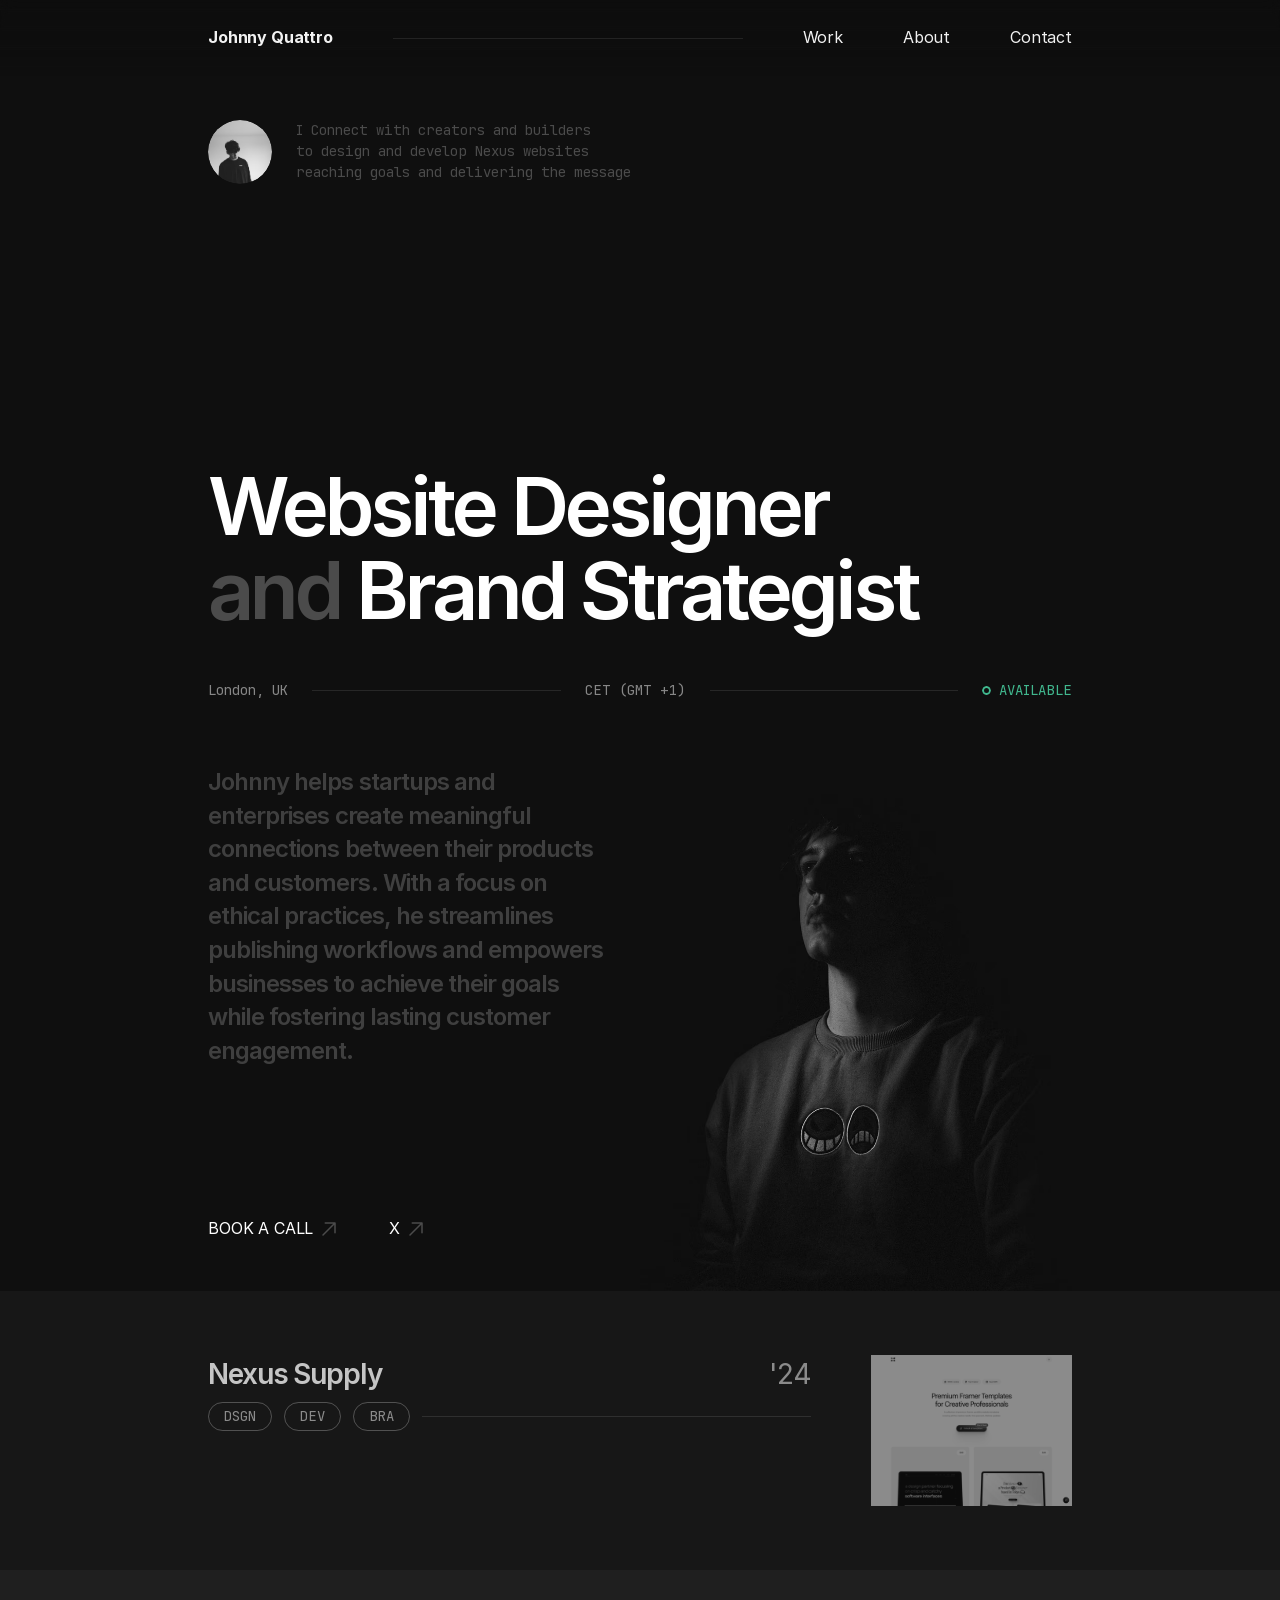
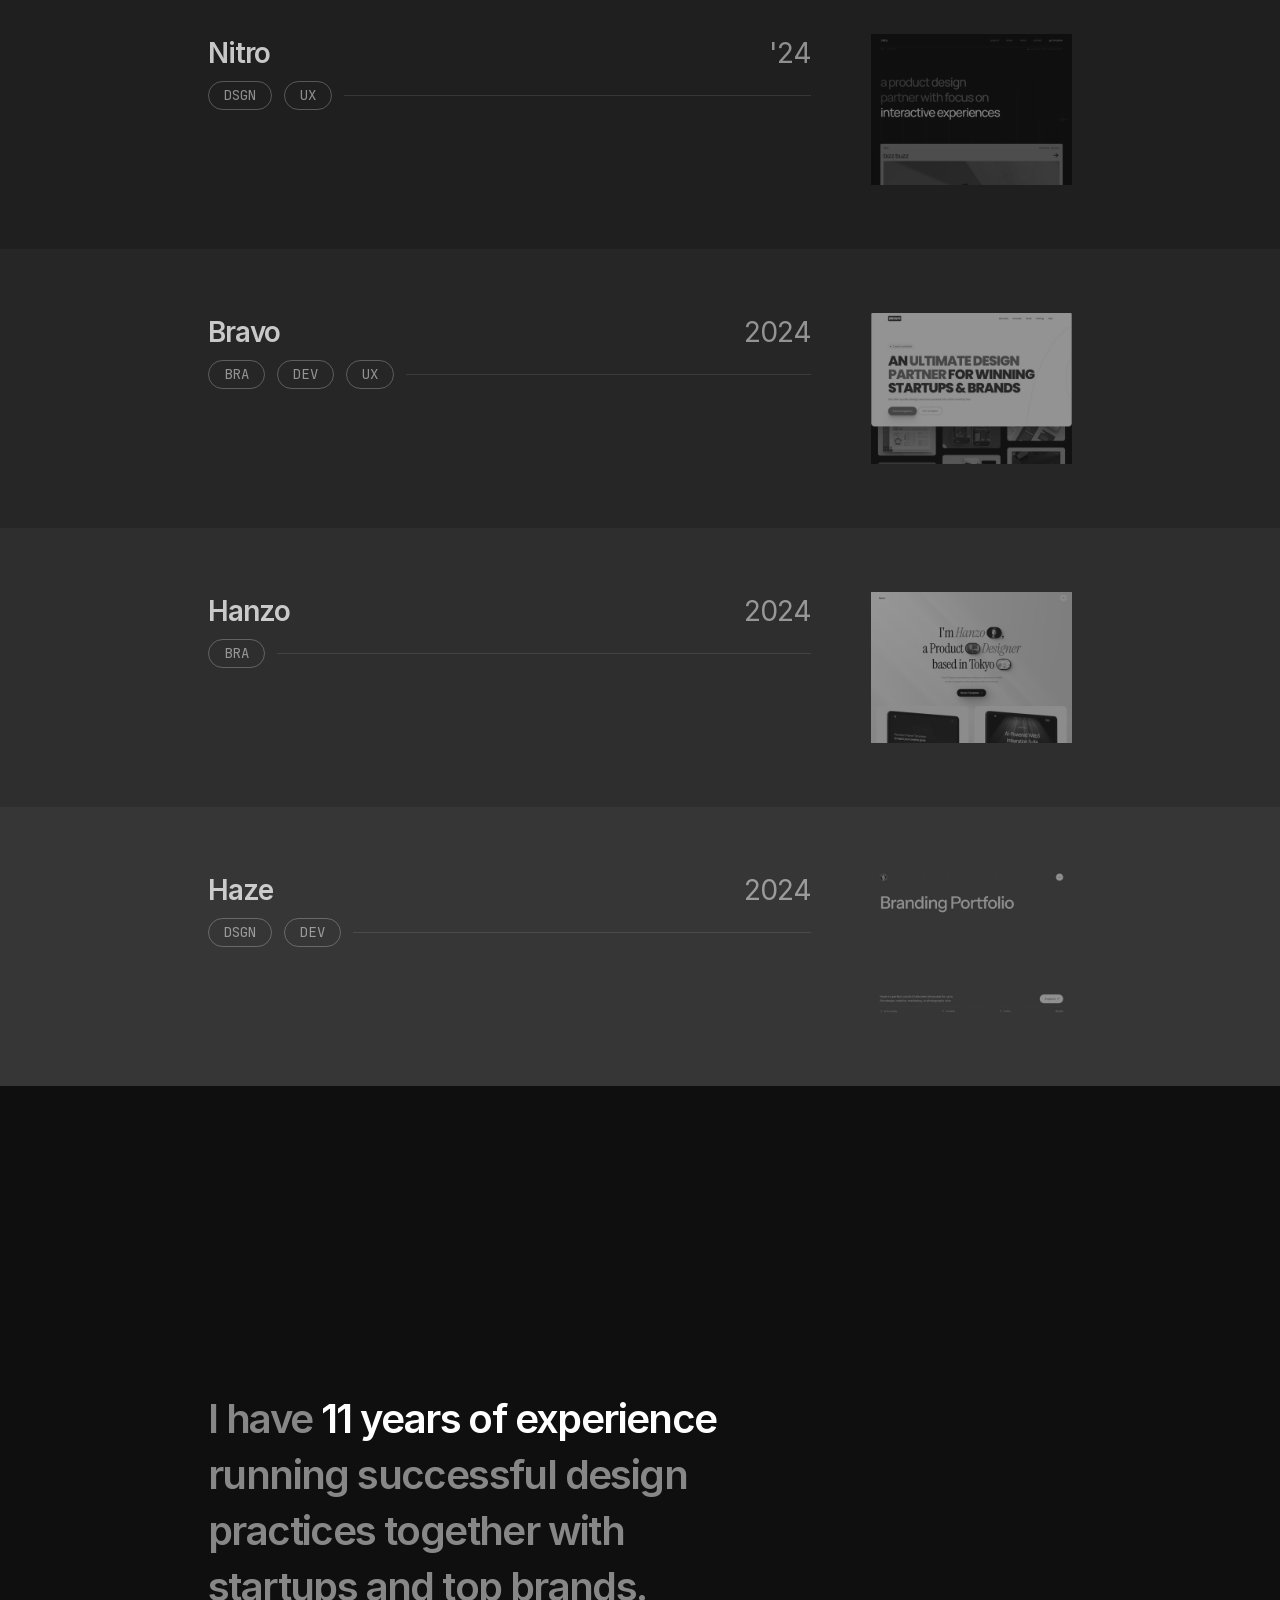
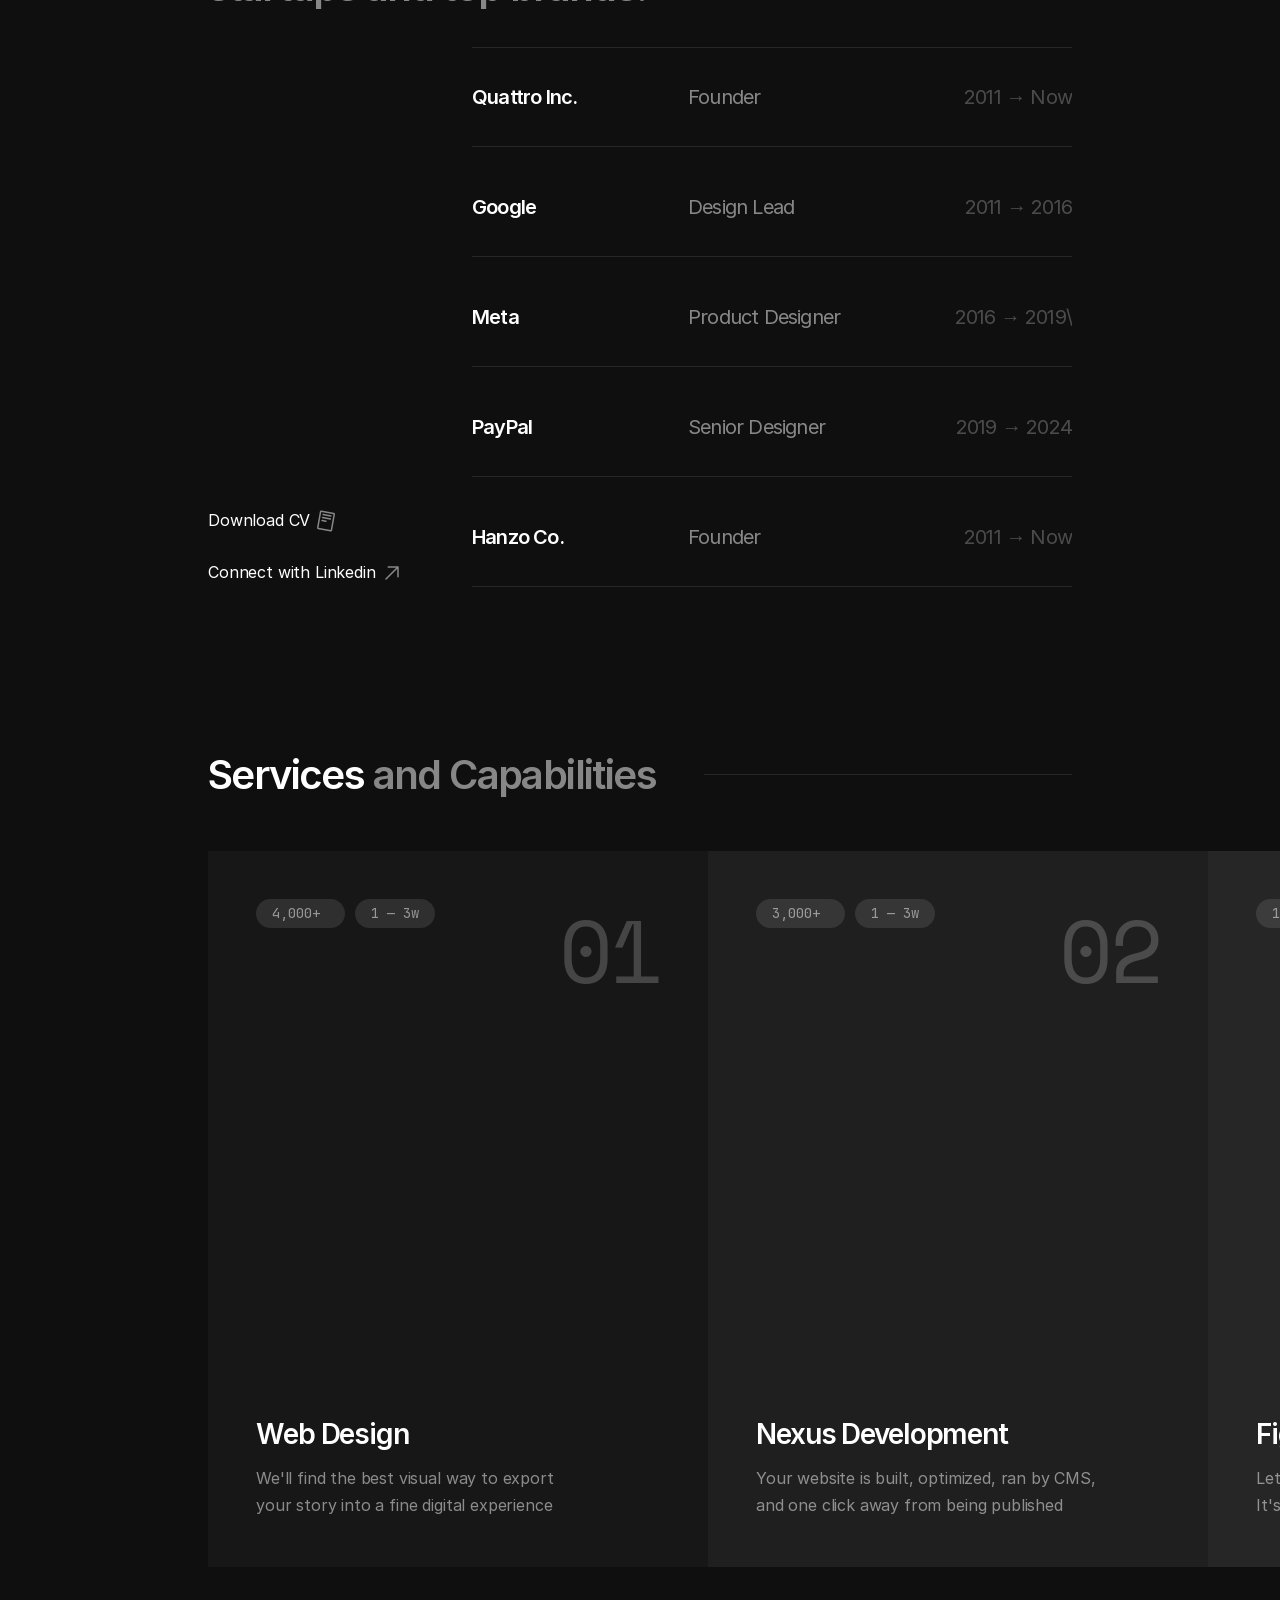
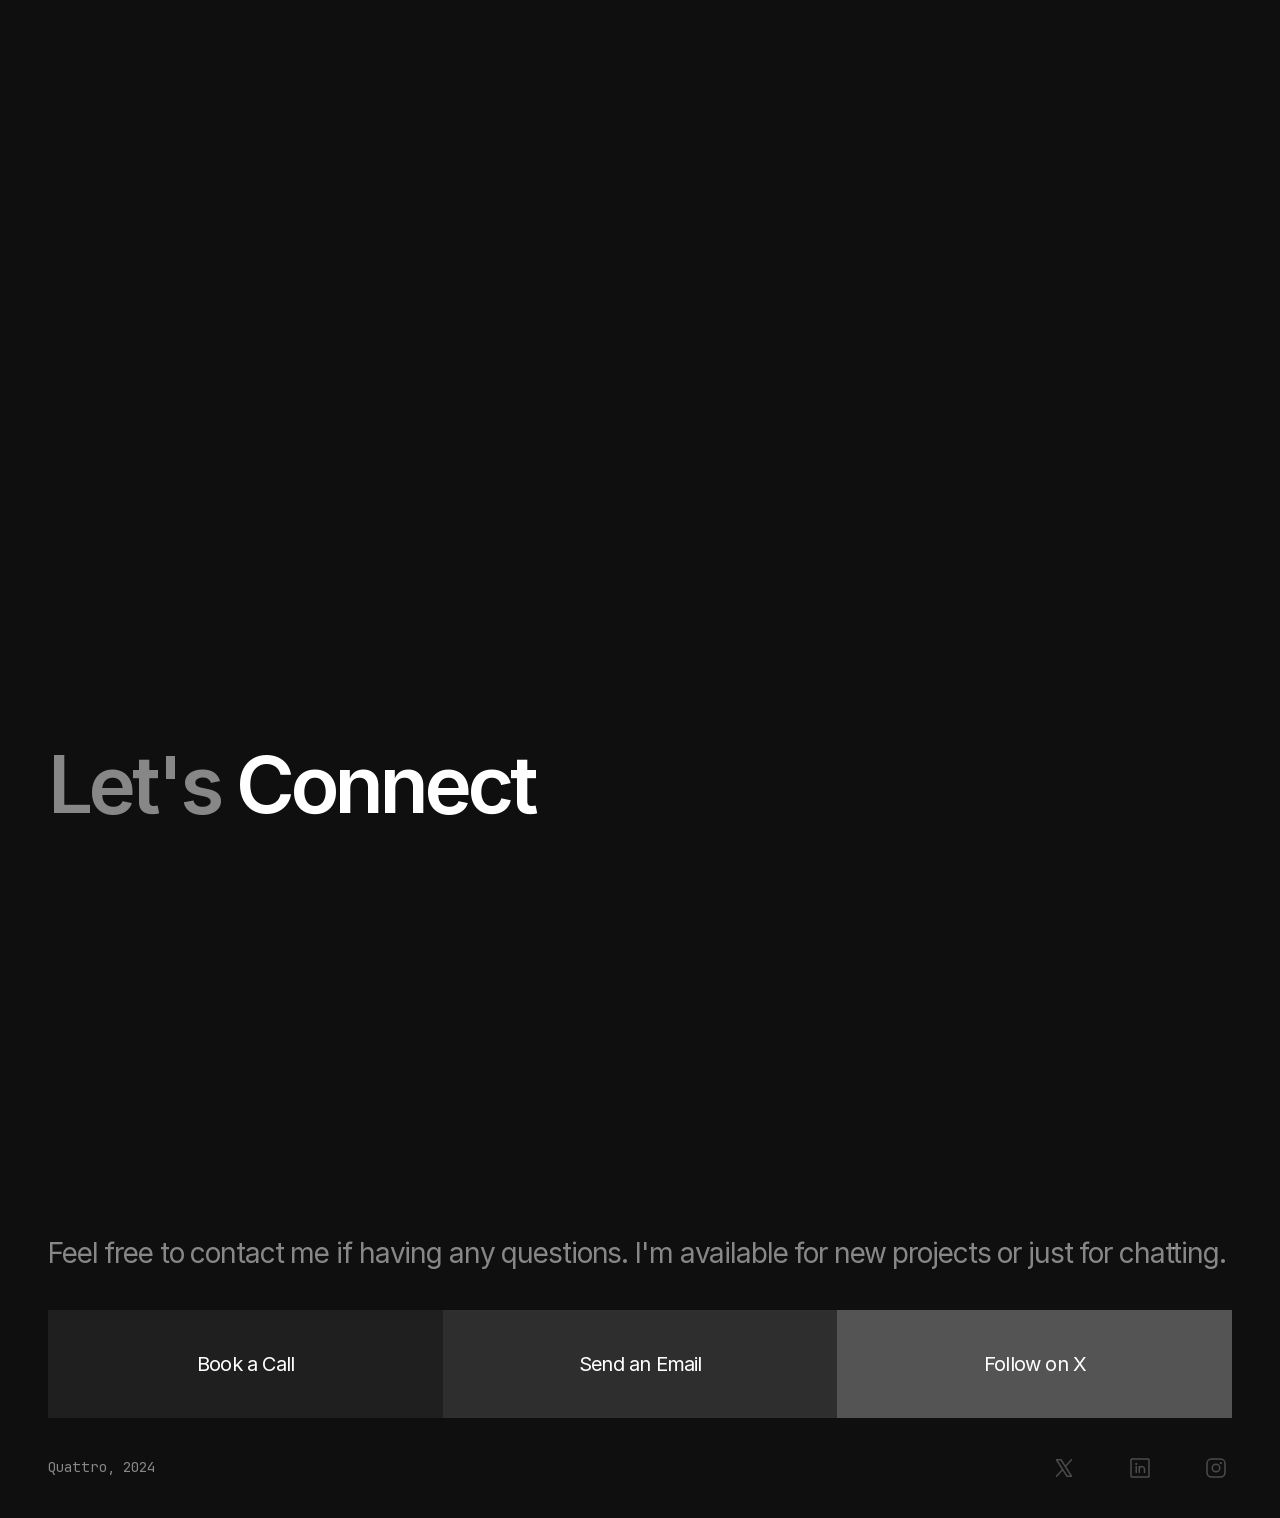
==== commit 83f72dcb: "Changes Co-authored-by: ramlimicheal <52813504+ramlimicheal@users.noreply.github.com>" ====
--- a/public/nexus/index.html
+++ b/public/nexus/index.html
@@ -6,22 +6,18 @@
 <!-- Start of headStart -->
 <!-- End of headStart -->
 <meta content="width=device-width" name="viewport"/>
-<title>Quattro — Dark Minimal Portfolio</title>
-<meta content="It's fast, it's simple, it's cool. Load your projects and get new clients with a simple and effective portfolio template.  " name="description"/>
-<meta content="https://framerusercontent.com/sites/R6H8D1bT4KvDwYsxAXjdz/searchIndex-RHTmhCLt8jG3.json" name="nexus-search-index"/>
-<meta content="https://framerusercontent.com/sites/R6H8D1bT4KvDwYsxAXjdz/searchIndex-XSDyIX9O4W7g.json" name="nexus-search-index-fallback"/>
-<link href="https://framerusercontent.com/sites/icons/default-favicon-light.v1.png" media="(prefers-color-scheme: light)" rel="icon"/>
-<link href="https://framerusercontent.com/sites/icons/default-favicon-dark.v1.png" media="(prefers-color-scheme: dark)" rel="icon"/>
-<link href="https://framerusercontent.com/sites/icons/default-touch-icon.v3.png" rel="apple-touch-icon"/>
+<title>Nexus — Dark Minimal Portfolio</title>
+<meta content="A dark, minimal portfolio for selected projects, case studies, and client work." name="description"/>
+<link href="data:image/svg+xml,%3Csvg xmlns='http://www.w3.org/2000/svg' viewBox='0 0 64 64'%3E%3Crect width='64' height='64' rx='12' fill='%23000'/%3E%3Cpath d='M18 46V18h6l16 18V18h6v28h-6L24 28v18z' fill='%23fff'/%3E%3C/svg%3E" rel="icon" type="image/svg+xml"/>
 <!-- Open Graph / Facebook -->
 <meta content="website" property="og:type"/>
-<meta content="Quattro — Dark Minimal Portfolio" property="og:title"/>
-<meta content="It's fast, it's simple, it's cool. Load your projects and get new clients with a simple and effective portfolio template.  " property="og:description"/>
+<meta content="Nexus — Dark Minimal Portfolio" property="og:title"/>
+<meta content="A dark, minimal portfolio for selected projects, case studies, and client work." property="og:description"/>
 <meta content="assets/images/5I0A4nN6P0ZkBymb7aNwpvhfGA.png" property="og:image"/>
 <!-- Twitter -->
 <meta content="summary_large_image" name="twitter:card"/>
-<meta content="Quattro — Dark Minimal Portfolio" name="twitter:title"/>
-<meta content="It's fast, it's simple, it's cool. Load your projects and get new clients with a simple and effective portfolio template.  " name="twitter:description"/>
+<meta content="Nexus — Dark Minimal Portfolio" name="twitter:title"/>
+<meta content="A dark, minimal portfolio for selected projects, case studies, and client work." name="twitter:description"/>
 <meta content="assets/images/5I0A4nN6P0ZkBymb7aNwpvhfGA.png" name="twitter:image"/>
 <style data-nexus-font-css="">/* cyrillic-ext */
 @font-face {
@@ -353,7 +349,7 @@
 <!-- Plugin: 4547ab --> 
 <!-- SnippetEnd: legacy-bodyStart-plugin-4547ab -->
 <!-- End of bodyStart -->
-<div data-nexus-generated-page="" data-nexus-page-optimized-at="2026-06-18T10:05:54.468Z" data-nexus-ssr-released-at="2026-06-11T22:09:11.343Z" id="main"><!--$--><!--$--><style data-nexus-html-style="">:root body { background: var(--token-16084dc0-b837-4e14-9b1e-0a165011b6b7, rgb(15, 15, 15)); }</style><div class="nexus-bifMP nexus-qcxp1e" data-layout-template="true" style="min-height:100vh;width:auto"><div class="ssr-variant hidden-172velm"><div class="nexus-1kl0xq6-container" data-nexus-layout-hint-center-x="true"><div class="ssr-variant hidden-1bqwyjl"><header class="nexus-q77aY nexus-zROo6 nexus-HnEVb nexus-1ub0b9o nexus-v-1ub0b9o" data-nexus-name="home-desktop" style="--1vwt8el: 24px 48px 24px 48px; max-width: 100%; width: 100%; opacity: 1;"><nav class="nexus-1m4oicv" data-nexus-name="Nav Container" style="--gg7wq2: 60px; opacity: 1;"><div class="nexus-195r5wa" data-nexus-component-type="RichTextContainer" style="--extracted-r6o4lv: var(--token-00af65c3-92fd-4f69-9228-cfe71d95f29a, rgb(0, 0, 0)); transform: none; opacity: 1;"><p class="nexus-text nexus-styles-preset-21ogod" data-styles-preset="xZndidUCt" style="--nexus-text-color:var(--extracted-r6o4lv, var(--token-00af65c3-92fd-4f69-9228-cfe71d95f29a, rgb(0, 0, 0)))"><!--$--><a class="nexus-text nexus-styles-preset-mss7rv" data-nexus-page-link-current="true" data-styles-preset="WxwPInJ9x" href="./"><strong class="nexus-text">Johnny Quattro</strong></a><!--/$--></p></div><div class="nexus-f59vny" style="background-color: var(--token-97c368c3-0aeb-482b-97e6-8dafef7b01e5, rgba(255, 255, 255, 0.1)); opacity: 1;"><div class="nexus-3amkbe" style="background-color: var(--token-cecefbc2-3137-4c31-97a2-c273c08d7ba5, rgba(0, 0, 0, 0.5)); will-change: transform; opacity: 1; transform: perspective(1200px) scale(0);"></div></div><!--$--><div class="nexus-1ey6mhm-container" style="opacity: 1;"><!--$--><a aria-label="button" class="nexus-Q8LJB nexus-zROo6 nexus-1kodi64 nexus-v-1kodi64 nexus-1lmj16u" data-nexus-name="Variant 1" data-highlight="true" href="./#projects" style="height: 100%; opacity: 1;" tabindex="0"><div class="nexus-rbu9eo" style="opacity: 1;"><div class="nexus-v7lrn1" data-nexus-component-type="RichTextContainer" style="--extracted-r6o4lv: var(--variable-reference-ugrcKtceb-uDf5eGp3u); --variable-reference-ugrcKtceb-uDf5eGp3u: var(--token-00af65c3-92fd-4f69-9228-cfe71d95f29a, rgb(0, 0, 0)); transform: none; opacity: 1;"><p class="nexus-text nexus-styles-preset-21ogod" data-styles-preset="xZndidUCt" style="--nexus-text-color:var(--extracted-r6o4lv, var(--variable-reference-ugrcKtceb-uDf5eGp3u))">Work</p></div><div class="nexus-twytit" data-nexus-component-type="RichTextContainer" style="--extracted-r6o4lv: var(--variable-reference-ugrcKtceb-uDf5eGp3u); --variable-reference-ugrcKtceb-uDf5eGp3u: var(--token-00af65c3-92fd-4f69-9228-cfe71d95f29a, rgb(0, 0, 0)); transform: none; opacity: 1;"><p class="nexus-text nexus-styles-preset-21ogod" data-styles-preset="xZndidUCt" style="--nexus-text-color:var(--extracted-r6o4lv, var(--variable-reference-ugrcKtceb-uDf5eGp3u))">Work</p></div><div class="nexus-10sxziu" data-nexus-component-type="RichTextContainer" style="--extracted-r6o4lv: var(--variable-reference-ugrcKtceb-uDf5eGp3u); --variable-reference-ugrcKtceb-uDf5eGp3u: var(--token-00af65c3-92fd-4f69-9228-cfe71d95f29a, rgb(0, 0, 0)); transform: none; opacity: 1;"><p class="nexus-text nexus-styles-preset-21ogod" data-styles-preset="xZndidUCt" style="--nexus-text-color:var(--extracted-r6o4lv, var(--variable-reference-ugrcKtceb-uDf5eGp3u))">Work</p></div></div></a><!--/$--></div><!--/$--><!--$--><div class="nexus-qd684j-container" style="opacity: 1;"><!--$--><a aria-label="button" class="nexus-Q8LJB nexus-zROo6 nexus-1kodi64 nexus-v-1kodi64 nexus-1lmj16u" data-nexus-name="Variant 1" data-highlight="true" href="./#about" style="height: 100%; opacity: 1;" tabindex="0"><div class="nexus-rbu9eo" style="opacity: 1;"><div class="nexus-v7lrn1" data-nexus-component-type="RichTextContainer" style="--extracted-r6o4lv: var(--variable-reference-ugrcKtceb-uDf5eGp3u); --variable-reference-ugrcKtceb-uDf5eGp3u: var(--token-00af65c3-92fd-4f69-9228-cfe71d95f29a, rgb(0, 0, 0)); transform: none; opacity: 1;"><p class="nexus-text nexus-styles-preset-21ogod" data-styles-preset="xZndidUCt" style="--nexus-text-color:var(--extracted-r6o4lv, var(--variable-reference-ugrcKtceb-uDf5eGp3u))">About</p></div><div class="nexus-twytit" data-nexus-component-type="RichTextContainer" style="--extracted-r6o4lv: var(--variable-reference-ugrcKtceb-uDf5eGp3u); --variable-reference-ugrcKtceb-uDf5eGp3u: var(--token-00af65c3-92fd-4f69-9228-cfe71d95f29a, rgb(0, 0, 0)); transform: none; opacity: 1;"><p class="nexus-text nexus-styles-preset-21ogod" data-styles-preset="xZndidUCt" style="--nexus-text-color:var(--extracted-r6o4lv, var(--variable-reference-ugrcKtceb-uDf5eGp3u))">About</p></div><div class="nexus-10sxziu" data-nexus-component-type="RichTextContainer" style="--extracted-r6o4lv: var(--variable-reference-ugrcKtceb-uDf5eGp3u); --variable-reference-ugrcKtceb-uDf5eGp3u: var(--token-00af65c3-92fd-4f69-9228-cfe71d95f29a, rgb(0, 0, 0)); transform: none; opacity: 1;"><p class="nexus-text nexus-styles-preset-21ogod" data-styles-preset="xZndidUCt" style="--nexus-text-color:var(--extracted-r6o4lv, var(--variable-reference-ugrcKtceb-uDf5eGp3u))">About</p></div></div></a><!--/$--></div><!--/$--><div class="nexus-sf1zih-container" style="opacity: 1;"><!--$--><a aria-label="button" class="nexus-Q8LJB nexus-zROo6 nexus-1kodi64 nexus-v-1kodi64 nexus-1lmj16u" data-nexus-name="Variant 1" data-highlight="true" href="./#footer-section" style="height: 100%; opacity: 1;" tabindex="0"><div class="nexus-rbu9eo" style="opacity: 1;"><div class="nexus-v7lrn1" data-nexus-component-type="RichTextContainer" style="--extracted-r6o4lv: var(--variable-reference-ugrcKtceb-uDf5eGp3u); --variable-reference-ugrcKtceb-uDf5eGp3u: var(--token-00af65c3-92fd-4f69-9228-cfe71d95f29a, rgb(0, 0, 0)); transform: none; opacity: 1;"><p class="nexus-text nexus-styles-preset-21ogod" data-styles-preset="xZndidUCt" style="--nexus-text-color:var(--extracted-r6o4lv, var(--variable-reference-ugrcKtceb-uDf5eGp3u))">Contact</p></div><div class="nexus-twytit" data-nexus-component-type="RichTextContainer" style="--extracted-r6o4lv: var(--variable-reference-ugrcKtceb-uDf5eGp3u); --variable-reference-ugrcKtceb-uDf5eGp3u: var(--token-00af65c3-92fd-4f69-9228-cfe71d95f29a, rgb(0, 0, 0)); transform: none; opacity: 1;"><p class="nexus-text nexus-styles-preset-21ogod" data-styles-preset="xZndidUCt" style="--nexus-text-color:var(--extracted-r6o4lv, var(--variable-reference-ugrcKtceb-uDf5eGp3u))">Contact</p></div><div class="nexus-10sxziu" data-nexus-component-type="RichTextContainer" style="--extracted-r6o4lv: var(--variable-reference-ugrcKtceb-uDf5eGp3u); --variable-reference-ugrcKtceb-uDf5eGp3u: var(--token-00af65c3-92fd-4f69-9228-cfe71d95f29a, rgb(0, 0, 0)); transform: none; opacity: 1;"><p class="nexus-text nexus-styles-preset-21ogod" data-styles-preset="xZndidUCt" style="--nexus-text-color:var(--extracted-r6o4lv, var(--variable-reference-ugrcKtceb-uDf5eGp3u))">Contact</p></div></div></a><!--/$--></div></nav></header></div></div></div><style data-nexus-html-style="">html body { background: var(--token-16084dc0-b837-4e14-9b1e-0a165011b6b7, rgb(0, 0, 0)); }</style><div class="nexus-3JsCE nexus-wPtJL nexus-yZYEf nexus-4eatz nexus-1qit58p" data-nexus-root="" style="min-height:100vh;width:auto;display:contents"><div class="nexus-viqicl-container"><!--$--><div style="position:absolute;inset:0;overflow:hidden"><div style="opacity:1;position:absolute;inset:0;z-index:1;mask-image:linear-gradient(to top, rgba(0, 0, 0, 0) 0%, rgba(0, 0, 0, 1) 12.5%, rgba(0, 0, 0, 1) 25%, rgba(0, 0, 0, 0) 37.5%);-webkit-mask-image:linear-gradient(to top, rgba(0, 0, 0, 0) 0%, rgba(0, 0, 0, 1) 12.5%, rgba(0, 0, 0, 1) 25%, rgba(0, 0, 0, 0) 37.5%);border-radius:0px;pointer-events:none;backdrop-filter:blur(0.078125px)"></div><div style="opacity:1;position:absolute;inset:0;z-index:2;mask-image:linear-gradient(to top, rgba(0, 0, 0, 0) 12.5%, rgba(0, 0, 0, 1) 25%, rgba(0, 0, 0, 1) 37.5%, rgba(0, 0, 0, 0) 50%);-webkit-mask-image:linear-gradient(to top, rgba(0, 0, 0, 0) 12.5%, rgba(0, 0, 0, 1) 25%, rgba(0, 0, 0, 1) 37.5%, rgba(0, 0, 0, 0) 50%);border-radius:0px;pointer-events:none;backdrop-filter:blur(0.15625px)"></div><div style="opacity:1;position:absolute;inset:0;z-index:3;mask-image:linear-gradient(to top, rgba(0, 0, 0, 0) 25%, rgba(0, 0, 0, 1) 37.5%, rgba(0, 0, 0, 1) 50%, rgba(0, 0, 0, 0) 62.5%);-webkit-mask-image:linear-gradient(to top, rgba(0, 0, 0, 0) 25%, rgba(0, 0, 0, 1) 37.5%, rgba(0, 0, 0, 1) 50%, rgba(0, 0, 0, 0) 62.5%);border-radius:0px;pointer-events:none;backdrop-filter:blur(0.3125px)"></div><div style="opacity:1;position:absolute;inset:0;z-index:4;mask-image:linear-gradient(to top, rgba(0, 0, 0, 0) 37.5%, rgba(0, 0, 0, 1) 50%, rgba(0, 0, 0, 1) 62.5%, rgba(0, 0, 0, 0) 75%);-webkit-mask-image:linear-gradient(to top, rgba(0, 0, 0, 0) 37.5%, rgba(0, 0, 0, 1) 50%, rgba(0, 0, 0, 1) 62.5%, rgba(0, 0, 0, 0) 75%);border-radius:0px;pointer-events:none;backdrop-filter:blur(0.625px)"></div><div style="opacity:1;position:absolute;inset:0;z-index:5;mask-image:linear-gradient(to top, rgba(0, 0, 0, 0) 50%, rgba(0, 0, 0, 1) 62.5%, rgba(0, 0, 0, 1) 75%, rgba(0, 0, 0, 0) 87.5%);-webkit-mask-image:linear-gradient(to top, rgba(0, 0, 0, 0) 50%, rgba(0, 0, 0, 1) 62.5%, rgba(0, 0, 0, 1) 75%, rgba(0, 0, 0, 0) 87.5%);border-radius:0px;pointer-events:none;backdrop-filter:blur(1.25px)"></div><div style="opacity:1;position:absolute;inset:0;z-index:6;mask-image:linear-gradient(to top, rgba(0, 0, 0, 0) 62.5%, rgba(0, 0, 0, 1) 75%, rgba(0, 0, 0, 1) 87.5%, rgba(0, 0, 0, 0) 100%);-webkit-mask-image:linear-gradient(to top, rgba(0, 0, 0, 0) 62.5%, rgba(0, 0, 0, 1) 75%, rgba(0, 0, 0, 1) 87.5%, rgba(0, 0, 0, 0) 100%);border-radius:0px;pointer-events:none;backdrop-filter:blur(2.5px)"></div><div style="opacity:1;position:absolute;inset:0;z-index:7;mask-image:linear-gradient(to top, rgba(0, 0, 0, 0) 75%, rgba(0, 0, 0, 1) 87.5%, rgba(0, 0, 0, 1) 100%);-webkit-mask-image:linear-gradient(to top, rgba(0, 0, 0, 0) 75%, rgba(0, 0, 0, 1) 87.5%, rgba(0, 0, 0, 1) 100%);border-radius:0px;pointer-events:none;backdrop-filter:blur(5px)"></div><div style="opacity:1;position:absolute;inset:0;z-index:8;mask-image:linear-gradient(to top, rgba(0, 0, 0, 0) 87.5%, rgba(0, 0, 0, 1) 100%);-webkit-mask-image:linear-gradient(to top, rgba(0, 0, 0, 0) 87.5%, rgba(0, 0, 0, 1) 100%);border-radius:0px;pointer-events:none;backdrop-filter:blur(10px)"></div></div><!--/$--></div><section class="nexus-irpgq0" data-nexus-name="hero"><div class="nexus-1x03d9s" data-nexus-name="container"><div class="ssr-variant hidden-1172iny"><div class="nexus-71cdw0" data-nexus-appear-id="71cdw0" data-nexus-name="Top Content" style="opacity: 1; transform: none; will-change: transform;"><div class="nexus-69pmaa" data-nexus-name="avatar"><div data-nexus-background-image-wrapper="true" style="position:absolute;border-radius:inherit;corner-shape:inherit;top:0;right:0;bottom:0;left:0"><img alt="" decoding="auto" height="3648" sizes="(min-width: 1365px) 64px, (min-width: 960px) and (max-width: 1364.98px) 64px, (max-width: 959.98px) 36px" src="assets/images/edpOHhaCqmXmL9YEE9SiahAn6s4.jpg?width=5472&amp;height=3648" srcset="assets/images/edpOHhaCqmXmL9YEE9SiahAn6s4.jpg?scale-down-to=512&amp;width=5472&amp;height=3648 512w,assets/images/edpOHhaCqmXmL9YEE9SiahAn6s4.jpg?scale-down-to=1024&amp;width=5472&amp;height=3648 1024w,assets/images/edpOHhaCqmXmL9YEE9SiahAn6s4.jpg?scale-down-to=2048&amp;width=5472&amp;height=3648 2048w,assets/images/edpOHhaCqmXmL9YEE9SiahAn6s4.jpg?scale-down-to=4096&amp;width=5472&amp;height=3648 4096w,assets/images/edpOHhaCqmXmL9YEE9SiahAn6s4.jpg?width=5472&amp;height=3648 5472w" style="display:block;width:100%;height:100%;border-radius:inherit;corner-shape:inherit;object-position:center;object-fit:cover" width="5472"/></div></div><div class="nexus-1at4qbh" data-nexus-component-type="RichTextContainer" style="transform:none"><p class="nexus-text nexus-styles-preset-87dgnc" data-styles-preset="xyUGS_xCY" style="--nexus-text-color:var(--token-52df83c2-a37d-4f03-a736-f89490d1ae0d, rgba(255, 255, 255, 0.25))">I Connect with creators and builders to design and develop Nexus websites reaching goals and delivering the message</p></div></div></div><div class="nexus-75ptis"></div><div class="nexus-6wuabf" data-nexus-name="container"><div class="nexus-lxb1rp" data-nexus-name="Heading"><div class="nexus-t8ueh9" data-nexus-name="title"><div class="ssr-variant hidden-1172iny"><div class="nexus-d0zhk0" data-nexus-appear-id="d0zhk0" data-nexus-component-type="RichTextContainer" style="opacity: 1; transform: none; will-change: transform;"><h1 class="nexus-text nexus-styles-preset-wd4756" data-styles-preset="Aww_5w5bo" style="--nexus-text-alignment:left">Website Designer <span class="nexus-text" style="--nexus-text-color:var(--token-52df83c2-a37d-4f03-a736-f89490d1ae0d, rgba(255, 255, 255, 0.25))">and</span> Brand Strategist</h1></div></div></div></div><div class="ssr-variant hidden-1172iny"><div class="nexus-13nxsmd" data-nexus-appear-id="13nxsmd" data-nexus-name="infos" style="opacity: 1; transform: none; will-change: transform;"><div class="nexus-1g3tbr0" data-nexus-component-type="RichTextContainer" style="transform:none"><p class="nexus-text nexus-styles-preset-87dgnc" data-styles-preset="xyUGS_xCY" style="--nexus-text-color:var(--token-cecefbc2-3137-4c31-97a2-c273c08d7ba5, rgba(0, 0, 0, 0.5))">London, UK</p></div><div class="nexus-g2ww09"></div><div class="nexus-1edykxz" data-nexus-component-type="RichTextContainer" style="transform:none"><p class="nexus-text nexus-styles-preset-87dgnc" data-styles-preset="xyUGS_xCY" style="--nexus-text-color:var(--token-cecefbc2-3137-4c31-97a2-c273c08d7ba5, rgba(0, 0, 0, 0.5))">CET (GMT +1)</p></div><div class="nexus-3lkl3j"></div><div class="nexus-m8ht5i" data-nexus-name="Available Content"><div class="nexus-1txb5mb" data-border="true" style="will-change: transform; opacity: 1; transform: perspective(1200px) rotateY(7.94717deg);"></div><div class="nexus-85x62l" data-nexus-component-type="RichTextContainer" style="transform:none"><p class="nexus-text nexus-styles-preset-87dgnc" data-styles-preset="xyUGS_xCY" style="--nexus-text-color:rgb(65, 183, 142)">AVAILABLE</p></div></div></div></div></div></div></section><section class="nexus-dn9m4" data-nexus-name="about"><div class="nexus-h1ua22" data-nexus-name="container"><div class="ssr-variant hidden-1172iny"><div class="nexus-r0ksvu" data-nexus-appear-id="r0ksvu" data-nexus-name="About Content" style="opacity: 1; transform: none; will-change: transform;"><div class="nexus-1r9isjn" data-nexus-name="Text Container"><div class="nexus-ads476" data-nexus-name="Text Content"><div class="nexus-13zirrn-container"><!--$--><div class="ssr-variant hidden-yq2vx6"><p style='font-family:"Inter", "Inter Placeholder", sans-serif;font-size:24px;font-style:normal;font-weight:600;letter-spacing:-0.04em;line-height:1.4em;text-align:left;color:var(--token-00af65c3-92fd-4f69-9228-cfe71d95f29a, rgb(0, 0, 0))'><span style="opacity: 0.2;">Johnny<!-- --> </span><span style="opacity: 0.2;">helps<!-- --> </span><span style="opacity: 0.2;">startups<!-- --> </span><span style="opacity: 0.2;">and<!-- --> </span><span style="opacity: 0.2;">enterprises<!-- --> </span><span style="opacity: 0.2;">create<!-- --> </span><span style="opacity: 0.2;">meaningful<!-- --> </span><span style="opacity: 0.2;">connections<!-- --> </span><span style="opacity: 0.2;">between<!-- --> </span><span style="opacity: 0.2;">their<!-- --> </span><span style="opacity: 0.2;">products<!-- --> </span><span style="opacity: 0.2;">and<!-- --> </span><span style="opacity: 0.2;">customers.<!-- --> </span><span style="opacity: 0.2;">With<!-- --> </span><span style="opacity: 0.2;">a<!-- --> </span><span style="opacity: 0.2;">focus<!-- --> </span><span style="opacity: 0.2;">on<!-- --> </span><span style="opacity: 0.2;">ethical<!-- --> </span><span style="opacity: 0.2;">practices,<!-- --> </span><span style="opacity: 0.2;">he<!-- --> </span><span style="opacity: 0.2;">streamlines<!-- --> </span><span style="opacity: 0.2;">publishing<!-- --> </span><span style="opacity: 0.2;">workflows<!-- --> </span><span style="opacity: 0.2;">and<!-- --> </span><span style="opacity: 0.2;">empowers<!-- --> </span><span style="opacity: 0.2;">businesses<!-- --> </span><span style="opacity: 0.2;">to<!-- --> </span><span style="opacity: 0.2;">achieve<!-- --> </span><span style="opacity: 0.2;">their<!-- --> </span><span style="opacity: 0.2;">goals<!-- --> </span><span style="opacity: 0.2;">while<!-- --> </span><span style="opacity: 0.2;">fostering<!-- --> </span><span style="opacity: 0.2;">lasting<!-- --> </span><span style="opacity: 0.2;">customer<!-- --> </span><span style="opacity: 0.2;">engagement.<!-- --> </span></p></div><!--/$--></div><div class="nexus-1a0gjan"></div><div class="nexus-3bkkjf" data-nexus-name="Buttons"><div class="ssr-variant"><div class="nexus-1fcdzo2-container"><!--$--><a aria-label="button" class="nexus-Q8LJB nexus-zROo6 nexus-1kodi64 nexus-v-1kodi64 nexus-1lmj16u" data-nexus-name="Variant 1" data-highlight="true" href="https://cal.com" rel="noopener" style="height: 100%; opacity: 1;" tabindex="0" target="_blank"><div class="nexus-rbu9eo" style="opacity: 1;"><div class="nexus-v7lrn1" data-nexus-component-type="RichTextContainer" style="--extracted-r6o4lv: var(--variable-reference-ugrcKtceb-uDf5eGp3u); --variable-reference-ugrcKtceb-uDf5eGp3u: var(--token-00af65c3-92fd-4f69-9228-cfe71d95f29a, rgb(0, 0, 0)); transform: none; opacity: 1;"><p class="nexus-text nexus-styles-preset-21ogod" data-styles-preset="xZndidUCt" style="--nexus-text-color:var(--extracted-r6o4lv, var(--variable-reference-ugrcKtceb-uDf5eGp3u))">BOOK A CALL</p></div><div class="nexus-twytit" data-nexus-component-type="RichTextContainer" style="--extracted-r6o4lv: var(--variable-reference-ugrcKtceb-uDf5eGp3u); --variable-reference-ugrcKtceb-uDf5eGp3u: var(--token-00af65c3-92fd-4f69-9228-cfe71d95f29a, rgb(0, 0, 0)); transform: none; opacity: 1;"><p class="nexus-text nexus-styles-preset-21ogod" data-styles-preset="xZndidUCt" style="--nexus-text-color:var(--extracted-r6o4lv, var(--variable-reference-ugrcKtceb-uDf5eGp3u))">BOOK A CALL</p></div><div class="nexus-10sxziu" data-nexus-component-type="RichTextContainer" style="--extracted-r6o4lv: var(--variable-reference-ugrcKtceb-uDf5eGp3u); --variable-reference-ugrcKtceb-uDf5eGp3u: var(--token-00af65c3-92fd-4f69-9228-cfe71d95f29a, rgb(0, 0, 0)); transform: none; opacity: 1;"><p class="nexus-text nexus-styles-preset-21ogod" data-styles-preset="xZndidUCt" style="--nexus-text-color:var(--extracted-r6o4lv, var(--variable-reference-ugrcKtceb-uDf5eGp3u))">BOOK A CALL</p></div></div><div class="nexus-1ecgws6" style="opacity: 1;"><div class="nexus-nmroph-container" style="opacity: 1;"><div style="display:contents"><svg color="var(--token-52df83c2-a37d-4f03-a736-f89490d1ae0d, rgba(255, 255, 255, 0.25))" focusable="false" style="user-select: none; width: 100%; height: 100%; display: inline-block; fill: var(--token-52df83c2-a37d-4f03-a736-f89490d1ae0d, rgba(255, 255, 255, 0.25)); color: var(--token-52df83c2-a37d-4f03-a736-f89490d1ae0d, rgba(255, 255, 255, 0.25)); flex-shrink: 0;" viewbox="0 0 256 256" xmlns="http://www.w3.org/2000/svg"><g color="var(--token-52df83c2-a37d-4f03-a736-f89490d1ae0d, rgba(255, 255, 255, 0.25))" weight="regular"><path d="M200,64V168a8,8,0,0,1-16,0V83.31L69.66,197.66a8,8,0,0,1-11.32-11.32L172.69,72H88a8,8,0,0,1,0-16H192A8,8,0,0,1,200,64Z"></path></g></svg></div></div><div class="nexus-cv2h11-container" style="opacity: 1;"><div style="display:contents"><svg color="var(--token-52df83c2-a37d-4f03-a736-f89490d1ae0d, rgba(255, 255, 255, 0.25))" focusable="false" style="user-select: none; width: 100%; height: 100%; display: inline-block; fill: var(--token-52df83c2-a37d-4f03-a736-f89490d1ae0d, rgba(255, 255, 255, 0.25)); color: var(--token-52df83c2-a37d-4f03-a736-f89490d1ae0d, rgba(255, 255, 255, 0.25)); flex-shrink: 0;" viewbox="0 0 256 256" xmlns="http://www.w3.org/2000/svg"><g color="var(--token-52df83c2-a37d-4f03-a736-f89490d1ae0d, rgba(255, 255, 255, 0.25))" weight="regular"><path d="M200,64V168a8,8,0,0,1-16,0V83.31L69.66,197.66a8,8,0,0,1-11.32-11.32L172.69,72H88a8,8,0,0,1,0-16H192A8,8,0,0,1,200,64Z"></path></g></svg></div></div><div class="nexus-1kfgqos-container" style="opacity: 1;"><div style="display:contents"><svg color="var(--token-52df83c2-a37d-4f03-a736-f89490d1ae0d, rgba(255, 255, 255, 0.25))" focusable="false" style="user-select: none; width: 100%; height: 100%; display: inline-block; fill: var(--token-52df83c2-a37d-4f03-a736-f89490d1ae0d, rgba(255, 255, 255, 0.25)); color: var(--token-52df83c2-a37d-4f03-a736-f89490d1ae0d, rgba(255, 255, 255, 0.25)); flex-shrink: 0;" viewbox="0 0 256 256" xmlns="http://www.w3.org/2000/svg"><g color="var(--token-52df83c2-a37d-4f03-a736-f89490d1ae0d, rgba(255, 255, 255, 0.25))" weight="regular"><path d="M200,64V168a8,8,0,0,1-16,0V83.31L69.66,197.66a8,8,0,0,1-11.32-11.32L172.69,72H88a8,8,0,0,1,0-16H192A8,8,0,0,1,200,64Z"></path></g></svg></div></div></div></a><!--/$--></div></div><div class="ssr-variant"><div class="nexus-aoilp0-container"><!--$--><a aria-label="button" class="nexus-Q8LJB nexus-zROo6 nexus-1kodi64 nexus-v-1kodi64 nexus-1lmj16u" data-nexus-name="Variant 1" data-highlight="true" href="https://twitter.com/stfnco" rel="noopener" style="height: 100%; opacity: 1;" tabindex="0" target="_blank"><div class="nexus-rbu9eo" style="opacity: 1;"><div class="nexus-v7lrn1" data-nexus-component-type="RichTextContainer" style="--extracted-r6o4lv: var(--variable-reference-ugrcKtceb-uDf5eGp3u); --variable-reference-ugrcKtceb-uDf5eGp3u: var(--token-00af65c3-92fd-4f69-9228-cfe71d95f29a, rgb(0, 0, 0)); transform: none; opacity: 1;"><p class="nexus-text nexus-styles-preset-21ogod" data-styles-preset="xZndidUCt" style="--nexus-text-color:var(--extracted-r6o4lv, var(--variable-reference-ugrcKtceb-uDf5eGp3u))">X</p></div><div class="nexus-twytit" data-nexus-component-type="RichTextContainer" style="--extracted-r6o4lv: var(--variable-reference-ugrcKtceb-uDf5eGp3u); --variable-reference-ugrcKtceb-uDf5eGp3u: var(--token-00af65c3-92fd-4f69-9228-cfe71d95f29a, rgb(0, 0, 0)); transform: none; opacity: 1;"><p class="nexus-text nexus-styles-preset-21ogod" data-styles-preset="xZndidUCt" style="--nexus-text-color:var(--extracted-r6o4lv, var(--variable-reference-ugrcKtceb-uDf5eGp3u))">X</p></div><div class="nexus-10sxziu" data-nexus-component-type="RichTextContainer" style="--extracted-r6o4lv: var(--variable-reference-ugrcKtceb-uDf5eGp3u); --variable-reference-ugrcKtceb-uDf5eGp3u: var(--token-00af65c3-92fd-4f69-9228-cfe71d95f29a, rgb(0, 0, 0)); transform: none; opacity: 1;"><p class="nexus-text nexus-styles-preset-21ogod" data-styles-preset="xZndidUCt" style="--nexus-text-color:var(--extracted-r6o4lv, var(--variable-reference-ugrcKtceb-uDf5eGp3u))">X</p></div></div><div class="nexus-1ecgws6" style="opacity: 1;"><div class="nexus-nmroph-container" style="opacity: 1;"><div style="display:contents"><svg color="var(--token-52df83c2-a37d-4f03-a736-f89490d1ae0d, rgba(255, 255, 255, 0.25))" focusable="false" style="user-select: none; width: 100%; height: 100%; display: inline-block; fill: var(--token-52df83c2-a37d-4f03-a736-f89490d1ae0d, rgba(255, 255, 255, 0.25)); color: var(--token-52df83c2-a37d-4f03-a736-f89490d1ae0d, rgba(255, 255, 255, 0.25)); flex-shrink: 0;" viewbox="0 0 256 256" xmlns="http://www.w3.org/2000/svg"><g color="var(--token-52df83c2-a37d-4f03-a736-f89490d1ae0d, rgba(255, 255, 255, 0.25))" weight="regular"><path d="M200,64V168a8,8,0,0,1-16,0V83.31L69.66,197.66a8,8,0,0,1-11.32-11.32L172.69,72H88a8,8,0,0,1,0-16H192A8,8,0,0,1,200,64Z"></path></g></svg></div></div><div class="nexus-cv2h11-container" style="opacity: 1;"><div style="display:contents"><svg color="var(--token-52df83c2-a37d-4f03-a736-f89490d1ae0d, rgba(255, 255, 255, 0.25))" focusable="false" style="user-select: none; width: 100%; height: 100%; display: inline-block; fill: var(--token-52df83c2-a37d-4f03-a736-f89490d1ae0d, rgba(255, 255, 255, 0.25)); color: var(--token-52df83c2-a37d-4f03-a736-f89490d1ae0d, rgba(255, 255, 255, 0.25)); flex-shrink: 0;" viewbox="0 0 256 256" xmlns="http://www.w3.org/2000/svg"><g color="var(--token-52df83c2-a37d-4f03-a736-f89490d1ae0d, rgba(255, 255, 255, 0.25))" weight="regular"><path d="M200,64V168a8,8,0,0,1-16,0V83.31L69.66,197.66a8,8,0,0,1-11.32-11.32L172.69,72H88a8,8,0,0,1,0-16H192A8,8,0,0,1,200,64Z"></path></g></svg></div></div><div class="nexus-1kfgqos-container" style="opacity: 1;"><div style="display:contents"><svg color="var(--token-52df83c2-a37d-4f03-a736-f89490d1ae0d, rgba(255, 255, 255, 0.25))" focusable="false" style="user-select: none; width: 100%; height: 100%; display: inline-block; fill: var(--token-52df83c2-a37d-4f03-a736-f89490d1ae0d, rgba(255, 255, 255, 0.25)); color: var(--token-52df83c2-a37d-4f03-a736-f89490d1ae0d, rgba(255, 255, 255, 0.25)); flex-shrink: 0;" viewbox="0 0 256 256" xmlns="http://www.w3.org/2000/svg"><g color="var(--token-52df83c2-a37d-4f03-a736-f89490d1ae0d, rgba(255, 255, 255, 0.25))" weight="regular"><path d="M200,64V168a8,8,0,0,1-16,0V83.31L69.66,197.66a8,8,0,0,1-11.32-11.32L172.69,72H88a8,8,0,0,1,0-16H192A8,8,0,0,1,200,64Z"></path></g></svg></div></div></div></a><!--/$--></div></div></div></div></div><div class="ssr-variant"><div class="nexus-19vh7qw" data-nexus-name="Qmatthias-oberholzer-DkHLFfsmZ-I-unsplash" style="will-change: transform; opacity: 1; transform: none;"><div data-nexus-background-image-wrapper="true" style="position:absolute;border-radius:inherit;corner-shape:inherit;top:0;right:0;bottom:0;left:0"><img alt="portrait" decoding="auto" height="1559" sizes="(min-width: 1365px) calc(min(100vw - 96px, 1269px) / 2), (min-width: 960px) and (max-width: 1364.98px) calc(min(100vw - 96px, 864px) / 2)" src="assets/images/FQhuBo4qliG7W7WlPTKxQUr3fc.jpg?width=1280&amp;height=1559" srcset="assets/images/FQhuBo4qliG7W7WlPTKxQUr3fc.jpg?scale-down-to=1024&amp;width=1280&amp;height=1559 840w,assets/images/FQhuBo4qliG7W7WlPTKxQUr3fc.jpg?width=1280&amp;height=1559 1280w" style="display:block;width:100%;height:100%;border-radius:inherit;corner-shape:inherit;object-position:center;object-fit:cover" width="1280"/></div></div></div></div></div></div></section><section class="nexus-1mmwvmw" id="projects"><!--$--><div class="nexus-1mtgpg1" data-nexus-name="projects"><div class="nexus-14vd4lg" data-nexus-name="project" style="--1h5bby9:var(--token-6270bccc-2cf7-403e-b1da-0e1a734c28a2, rgb(23, 23, 23));--chhtgq:var(--token-6270bccc-2cf7-403e-b1da-0e1a734c28a2, rgb(23, 23, 23))"><div class="nexus-1a7jylg" data-nexus-name="container"><!--$--><div class="ssr-variant hidden-1172iny"><div class="nexus-yjl7xh-container" id="remix-supply-work-remix"><!--$--><a class="nexus-oArb7 nexus-KumGn nexus-JSggr nexus-jw1mxq nexus-v-jw1mxq nexus-spkrwt" data-nexus-cursor="1qc2qzg" data-nexus-name="Default" href="./projects/remix-supply" style="max-width: 100%; width: 100%; opacity: 1;"><div class="nexus-1fcjf6y" data-nexus-name="Name" style="--1jfasgz: 0px; opacity: 1;"><div class="nexus-f633ek" data-nexus-name="Headings" style="opacity: 1;"><div class="nexus-1tsuwus" data-nexus-component-type="RichTextContainer" style="--nexus-link-text-color:rgb(0, 153, 255);--nexus-link-text-decoration:underline;opacity:0.75;transform:none"><h3 class="nexus-text nexus-styles-preset-zqfxam" data-styles-preset="Qnda9oqci"><strong class="nexus-text">Remix Supply</strong></h3></div><div class="nexus-15pgu2c" data-nexus-component-type="RichTextContainer" style="--extracted-a0htzi: var(--token-cecefbc2-3137-4c31-97a2-c273c08d7ba5, rgba(0, 0, 0, 0.5)); --nexus-link-text-color: rgb(0, 153, 255); --nexus-link-text-decoration: underline; transform: none; opacity: 1;"><h3 class="nexus-text nexus-styles-preset-zqfxam" data-styles-preset="Qnda9oqci" style="--nexus-text-color:var(--extracted-a0htzi, var(--token-cecefbc2-3137-4c31-97a2-c273c08d7ba5, rgba(0, 0, 0, 0.5)))">'24</h3></div></div><div class="nexus-78xet9-container" style="opacity: 1;"><div class="nexus-9VbyR nexus-ux4b29 nexus-v-ux4b29" data-nexus-name="Variant 1" style="max-width: 100%; width: 100%; opacity: 1;"><div class="nexus-1oxdhxb-container" style="opacity: 1;"><div class="nexus-N9ik8 nexus-wPtJL nexus-F8xCo nexus-iafbi9 nexus-v-iafbi9" data-border="true" data-nexus-name="Variant 1" style="--border-bottom-width: 1px; --border-color: var(--token-52df83c2-a37d-4f03-a736-f89490d1ae0d, rgba(255, 255, 255, 0.25)); --border-left-width: 1px; --border-right-width: 1px; --border-style: solid; --border-top-width: 1px; background-color: rgba(255, 255, 255, 0); border-radius: 149px; opacity: 1;"><div class="nexus-1btzix9" data-nexus-component-type="RichTextContainer" style="--extracted-r6o4lv: var(--variable-reference-ZUH9EeAKd-UYnsO3Dwb); --nexus-link-text-color: rgb(0, 153, 255); --nexus-link-text-decoration: underline; --variable-reference-ZUH9EeAKd-UYnsO3Dwb: var(--token-cecefbc2-3137-4c31-97a2-c273c08d7ba5, rgba(0, 0, 0, 0.5)); transform: none; opacity: 1;"><p class="nexus-text nexus-styles-preset-87dgnc" data-styles-preset="xyUGS_xCY" style="--nexus-text-color:var(--extracted-r6o4lv, var(--variable-reference-ZUH9EeAKd-UYnsO3Dwb))">DSGN</p></div></div></div><div class="nexus-la5enq-container" style="opacity: 1;"><div class="nexus-N9ik8 nexus-wPtJL nexus-F8xCo nexus-iafbi9 nexus-v-iafbi9" data-border="true" data-nexus-name="Variant 1" style="--border-bottom-width: 1px; --border-color: var(--token-52df83c2-a37d-4f03-a736-f89490d1ae0d, rgba(255, 255, 255, 0.25)); --border-left-width: 1px; --border-right-width: 1px; --border-style: solid; --border-top-width: 1px; background-color: rgba(255, 255, 255, 0); border-radius: 149px; opacity: 1;"><div class="nexus-1btzix9" data-nexus-component-type="RichTextContainer" style="--extracted-r6o4lv: var(--variable-reference-ZUH9EeAKd-UYnsO3Dwb); --nexus-link-text-color: rgb(0, 153, 255); --nexus-link-text-decoration: underline; --variable-reference-ZUH9EeAKd-UYnsO3Dwb: var(--token-cecefbc2-3137-4c31-97a2-c273c08d7ba5, rgba(0, 0, 0, 0.5)); transform: none; opacity: 1;"><p class="nexus-text nexus-styles-preset-87dgnc" data-styles-preset="xyUGS_xCY" style="--nexus-text-color:var(--extracted-r6o4lv, var(--variable-reference-ZUH9EeAKd-UYnsO3Dwb))">DEV</p></div></div></div><div class="nexus-1nstnsd-container" style="opacity: 1;"><div class="nexus-N9ik8 nexus-wPtJL nexus-F8xCo nexus-iafbi9 nexus-v-iafbi9" data-border="true" data-nexus-name="Variant 1" style="--border-bottom-width: 1px; --border-color: var(--token-52df83c2-a37d-4f03-a736-f89490d1ae0d, rgba(255, 255, 255, 0.25)); --border-left-width: 1px; --border-right-width: 1px; --border-style: solid; --border-top-width: 1px; background-color: rgba(255, 255, 255, 0); border-radius: 149px; opacity: 1;"><div class="nexus-1btzix9" data-nexus-component-type="RichTextContainer" style="--extracted-r6o4lv: var(--variable-reference-ZUH9EeAKd-UYnsO3Dwb); --nexus-link-text-color: rgb(0, 153, 255); --nexus-link-text-decoration: underline; --variable-reference-ZUH9EeAKd-UYnsO3Dwb: var(--token-cecefbc2-3137-4c31-97a2-c273c08d7ba5, rgba(0, 0, 0, 0.5)); transform: none; opacity: 1;"><p class="nexus-text nexus-styles-preset-87dgnc" data-styles-preset="xyUGS_xCY" style="--nexus-text-color:var(--extracted-r6o4lv, var(--variable-reference-ZUH9EeAKd-UYnsO3Dwb))">BRA</p></div></div></div><div class="nexus-1l4z4cz" style="background-color: rgba(255, 255, 255, 0.1); opacity: 1;"></div></div></div></div><div class="nexus-1gzzxvi" data-nexus-cursor="1qc2qzg" data-nexus-name="Image" style="opacity: 1;"><div class="nexus-nkobdt" data-nexus-name="ef1" style="filter:grayscale(1);-webkit-filter:grayscale(1);opacity:0.5;transform:none"><div data-nexus-background-image-wrapper="true" style="position:absolute;border-radius:inherit;corner-shape:inherit;top:0;right:0;bottom:0;left:0"><img alt="" decoding="auto" height="1920" loading="lazy" sizes="(min-width: 1365px) max(min(min(100vw - 96px, 1269px), 1440px) / 3, 1px), (min-width: 960px) and (max-width: 1364.98px) max(min(min(100vw - 96px, 864px), 1440px) / 3, 1px)" src="assets/images/nZuVBBu1PAdRD3dbE4Obhx6ZZFE.jpg?width=2560&amp;height=1920" srcset="assets/images/nZuVBBu1PAdRD3dbE4Obhx6ZZFE.jpg?scale-down-to=512&amp;width=2560&amp;height=1920 512w,assets/images/nZuVBBu1PAdRD3dbE4Obhx6ZZFE.jpg?scale-down-to=1024&amp;width=2560&amp;height=1920 1024w,assets/images/nZuVBBu1PAdRD3dbE4Obhx6ZZFE.jpg?scale-down-to=2048&amp;width=2560&amp;height=1920 2048w,assets/images/nZuVBBu1PAdRD3dbE4Obhx6ZZFE.jpg?width=2560&amp;height=1920 2560w" style="display:block;width:100%;height:100%;border-radius:inherit;corner-shape:inherit;object-position:center;object-fit:cover" width="2560"/></div></div></div></a><!--/$--></div></div><!--/$--></div></div></div><div class="nexus-1mtgpg1" data-nexus-name="projects"><div class="nexus-14vd4lg" data-nexus-name="project" style="--1h5bby9:var(--token-ddaee32b-3a72-4cf3-a861-467f332e2e8b, rgb(31, 31, 31));--chhtgq:var(--token-ddaee32b-3a72-4cf3-a861-467f332e2e8b, rgb(31, 31, 31))"><div class="nexus-1a7jylg" data-nexus-name="container"><!--$--><div class="ssr-variant hidden-1172iny"><div class="nexus-yjl7xh-container" id="nitro-work-remix"><!--$--><a class="nexus-oArb7 nexus-KumGn nexus-JSggr nexus-jw1mxq nexus-v-jw1mxq nexus-spkrwt" data-nexus-cursor="1qc2qzg" data-nexus-name="Default" href="./projects/nitro" style="max-width: 100%; width: 100%; opacity: 1;"><div class="nexus-1fcjf6y" data-nexus-name="Name" style="--1jfasgz: 0px; opacity: 1;"><div class="nexus-f633ek" data-nexus-name="Headings" style="opacity: 1;"><div class="nexus-1tsuwus" data-nexus-component-type="RichTextContainer" style="--nexus-link-text-color:rgb(0, 153, 255);--nexus-link-text-decoration:underline;opacity:0.75;transform:none"><h3 class="nexus-text nexus-styles-preset-zqfxam" data-styles-preset="Qnda9oqci"><strong class="nexus-text">Nitro</strong></h3></div><div class="nexus-15pgu2c" data-nexus-component-type="RichTextContainer" style="--extracted-a0htzi: var(--token-cecefbc2-3137-4c31-97a2-c273c08d7ba5, rgba(0, 0, 0, 0.5)); --nexus-link-text-color: rgb(0, 153, 255); --nexus-link-text-decoration: underline; transform: none; opacity: 1;"><h3 class="nexus-text nexus-styles-preset-zqfxam" data-styles-preset="Qnda9oqci" style="--nexus-text-color:var(--extracted-a0htzi, var(--token-cecefbc2-3137-4c31-97a2-c273c08d7ba5, rgba(0, 0, 0, 0.5)))">'24</h3></div></div><div class="nexus-78xet9-container" style="opacity: 1;"><div class="nexus-9VbyR nexus-ux4b29 nexus-v-ux4b29" data-nexus-name="Variant 1" style="max-width: 100%; width: 100%; opacity: 1;"><div class="nexus-1oxdhxb-container" style="opacity: 1;"><div class="nexus-N9ik8 nexus-wPtJL nexus-F8xCo nexus-iafbi9 nexus-v-iafbi9" data-border="true" data-nexus-name="Variant 1" style="--border-bottom-width: 1px; --border-color: var(--token-52df83c2-a37d-4f03-a736-f89490d1ae0d, rgba(255, 255, 255, 0.25)); --border-left-width: 1px; --border-right-width: 1px; --border-style: solid; --border-top-width: 1px; background-color: rgba(255, 255, 255, 0); border-radius: 149px; opacity: 1;"><div class="nexus-1btzix9" data-nexus-component-type="RichTextContainer" style="--extracted-r6o4lv: var(--variable-reference-ZUH9EeAKd-UYnsO3Dwb); --nexus-link-text-color: rgb(0, 153, 255); --nexus-link-text-decoration: underline; --variable-reference-ZUH9EeAKd-UYnsO3Dwb: var(--token-cecefbc2-3137-4c31-97a2-c273c08d7ba5, rgba(0, 0, 0, 0.5)); transform: none; opacity: 1;"><p class="nexus-text nexus-styles-preset-87dgnc" data-styles-preset="xyUGS_xCY" style="--nexus-text-color:var(--extracted-r6o4lv, var(--variable-reference-ZUH9EeAKd-UYnsO3Dwb))">DSGN</p></div></div></div><div class="nexus-la5enq-container" style="opacity: 1;"><div class="nexus-N9ik8 nexus-wPtJL nexus-F8xCo nexus-iafbi9 nexus-v-iafbi9" data-border="true" data-nexus-name="Variant 1" style="--border-bottom-width: 1px; --border-color: var(--token-52df83c2-a37d-4f03-a736-f89490d1ae0d, rgba(255, 255, 255, 0.25)); --border-left-width: 1px; --border-right-width: 1px; --border-style: solid; --border-top-width: 1px; background-color: rgba(255, 255, 255, 0); border-radius: 149px; opacity: 1;"><div class="nexus-1btzix9" data-nexus-component-type="RichTextContainer" style="--extracted-r6o4lv: var(--variable-reference-ZUH9EeAKd-UYnsO3Dwb); --nexus-link-text-color: rgb(0, 153, 255); --nexus-link-text-decoration: underline; --variable-reference-ZUH9EeAKd-UYnsO3Dwb: var(--token-cecefbc2-3137-4c31-97a2-c273c08d7ba5, rgba(0, 0, 0, 0.5)); transform: none; opacity: 1;"><p class="nexus-text nexus-styles-preset-87dgnc" data-styles-preset="xyUGS_xCY" style="--nexus-text-color:var(--extracted-r6o4lv, var(--variable-reference-ZUH9EeAKd-UYnsO3Dwb))">UX</p></div></div></div><div class="nexus-1l4z4cz" style="background-color: rgba(255, 255, 255, 0.1); opacity: 1;"></div></div></div></div><div class="nexus-1gzzxvi" data-nexus-cursor="1qc2qzg" data-nexus-name="Image" style="opacity: 1;"><div class="nexus-nkobdt" data-nexus-name="ef1" style="filter:grayscale(1);-webkit-filter:grayscale(1);opacity:0.5;transform:none"><div data-nexus-background-image-wrapper="true" style="position:absolute;border-radius:inherit;corner-shape:inherit;top:0;right:0;bottom:0;left:0"><img alt="" decoding="auto" height="1920" loading="lazy" sizes="(min-width: 1365px) max(min(min(100vw - 96px, 1269px), 1440px) / 3, 1px), (min-width: 960px) and (max-width: 1364.98px) max(min(min(100vw - 96px, 864px), 1440px) / 3, 1px)" src="assets/images/wOuqsKwyWY7QdCQBcxcI0eojWG4.jpg?width=2560&amp;height=1920" srcset="assets/images/wOuqsKwyWY7QdCQBcxcI0eojWG4.jpg?scale-down-to=512&amp;width=2560&amp;height=1920 512w,assets/images/wOuqsKwyWY7QdCQBcxcI0eojWG4.jpg?scale-down-to=1024&amp;width=2560&amp;height=1920 1024w,assets/images/wOuqsKwyWY7QdCQBcxcI0eojWG4.jpg?scale-down-to=2048&amp;width=2560&amp;height=1920 2048w,assets/images/wOuqsKwyWY7QdCQBcxcI0eojWG4.jpg?width=2560&amp;height=1920 2560w" style="display:block;width:100%;height:100%;border-radius:inherit;corner-shape:inherit;object-position:center;object-fit:cover" width="2560"/></div></div></div></a><!--/$--></div></div><!--/$--></div></div></div><div class="nexus-1mtgpg1" data-nexus-name="projects"><div class="nexus-14vd4lg" data-nexus-name="project" style="--1h5bby9:var(--token-37d8793b-bd84-48c2-8008-5f31d94da12b, rgb(38, 38, 38));--chhtgq:var(--token-37d8793b-bd84-48c2-8008-5f31d94da12b, rgb(38, 38, 38))"><div class="nexus-1a7jylg" data-nexus-name="container"><!--$--><div class="ssr-variant hidden-1172iny"><div class="nexus-yjl7xh-container" id="bravo-work-remix"><!--$--><a class="nexus-oArb7 nexus-KumGn nexus-JSggr nexus-jw1mxq nexus-v-jw1mxq nexus-spkrwt" data-nexus-cursor="1qc2qzg" data-nexus-name="Default" href="./projects/bravo" style="max-width: 100%; width: 100%; opacity: 1;"><div class="nexus-1fcjf6y" data-nexus-name="Name" style="--1jfasgz: 0px; opacity: 1;"><div class="nexus-f633ek" data-nexus-name="Headings" style="opacity: 1;"><div class="nexus-1tsuwus" data-nexus-component-type="RichTextContainer" style="--nexus-link-text-color:rgb(0, 153, 255);--nexus-link-text-decoration:underline;opacity:0.75;transform:none"><h3 class="nexus-text nexus-styles-preset-zqfxam" data-styles-preset="Qnda9oqci"><strong class="nexus-text">Bravo</strong></h3></div><div class="nexus-15pgu2c" data-nexus-component-type="RichTextContainer" style="--extracted-a0htzi: var(--token-cecefbc2-3137-4c31-97a2-c273c08d7ba5, rgba(0, 0, 0, 0.5)); --nexus-link-text-color: rgb(0, 153, 255); --nexus-link-text-decoration: underline; transform: none; opacity: 1;"><h3 class="nexus-text nexus-styles-preset-zqfxam" data-styles-preset="Qnda9oqci" style="--nexus-text-color:var(--extracted-a0htzi, var(--token-cecefbc2-3137-4c31-97a2-c273c08d7ba5, rgba(0, 0, 0, 0.5)))">2024</h3></div></div><div class="nexus-78xet9-container" style="opacity: 1;"><div class="nexus-9VbyR nexus-ux4b29 nexus-v-ux4b29" data-nexus-name="Variant 1" style="max-width: 100%; width: 100%; opacity: 1;"><div class="nexus-1oxdhxb-container" style="opacity: 1;"><div class="nexus-N9ik8 nexus-wPtJL nexus-F8xCo nexus-iafbi9 nexus-v-iafbi9" data-border="true" data-nexus-name="Variant 1" style="--border-bottom-width: 1px; --border-color: var(--token-52df83c2-a37d-4f03-a736-f89490d1ae0d, rgba(255, 255, 255, 0.25)); --border-left-width: 1px; --border-right-width: 1px; --border-style: solid; --border-top-width: 1px; background-color: rgba(255, 255, 255, 0); border-radius: 149px; opacity: 1;"><div class="nexus-1btzix9" data-nexus-component-type="RichTextContainer" style="--extracted-r6o4lv: var(--variable-reference-ZUH9EeAKd-UYnsO3Dwb); --nexus-link-text-color: rgb(0, 153, 255); --nexus-link-text-decoration: underline; --variable-reference-ZUH9EeAKd-UYnsO3Dwb: var(--token-cecefbc2-3137-4c31-97a2-c273c08d7ba5, rgba(0, 0, 0, 0.5)); transform: none; opacity: 1;"><p class="nexus-text nexus-styles-preset-87dgnc" data-styles-preset="xyUGS_xCY" style="--nexus-text-color:var(--extracted-r6o4lv, var(--variable-reference-ZUH9EeAKd-UYnsO3Dwb))">BRA</p></div></div></div><div class="nexus-la5enq-container" style="opacity: 1;"><div class="nexus-N9ik8 nexus-wPtJL nexus-F8xCo nexus-iafbi9 nexus-v-iafbi9" data-border="true" data-nexus-name="Variant 1" style="--border-bottom-width: 1px; --border-color: var(--token-52df83c2-a37d-4f03-a736-f89490d1ae0d, rgba(255, 255, 255, 0.25)); --border-left-width: 1px; --border-right-width: 1px; --border-style: solid; --border-top-width: 1px; background-color: rgba(255, 255, 255, 0); border-radius: 149px; opacity: 1;"><div class="nexus-1btzix9" data-nexus-component-type="RichTextContainer" style="--extracted-r6o4lv: var(--variable-reference-ZUH9EeAKd-UYnsO3Dwb); --nexus-link-text-color: rgb(0, 153, 255); --nexus-link-text-decoration: underline; --variable-reference-ZUH9EeAKd-UYnsO3Dwb: var(--token-cecefbc2-3137-4c31-97a2-c273c08d7ba5, rgba(0, 0, 0, 0.5)); transform: none; opacity: 1;"><p class="nexus-text nexus-styles-preset-87dgnc" data-styles-preset="xyUGS_xCY" style="--nexus-text-color:var(--extracted-r6o4lv, var(--variable-reference-ZUH9EeAKd-UYnsO3Dwb))">DEV</p></div></div></div><div class="nexus-1nstnsd-container" style="opacity: 1;"><div class="nexus-N9ik8 nexus-wPtJL nexus-F8xCo nexus-iafbi9 nexus-v-iafbi9" data-border="true" data-nexus-name="Variant 1" style="--border-bottom-width: 1px; --border-color: var(--token-52df83c2-a37d-4f03-a736-f89490d1ae0d, rgba(255, 255, 255, 0.25)); --border-left-width: 1px; --border-right-width: 1px; --border-style: solid; --border-top-width: 1px; background-color: rgba(255, 255, 255, 0); border-radius: 149px; opacity: 1;"><div class="nexus-1btzix9" data-nexus-component-type="RichTextContainer" style="--extracted-r6o4lv: var(--variable-reference-ZUH9EeAKd-UYnsO3Dwb); --nexus-link-text-color: rgb(0, 153, 255); --nexus-link-text-decoration: underline; --variable-reference-ZUH9EeAKd-UYnsO3Dwb: var(--token-cecefbc2-3137-4c31-97a2-c273c08d7ba5, rgba(0, 0, 0, 0.5)); transform: none; opacity: 1;"><p class="nexus-text nexus-styles-preset-87dgnc" data-styles-preset="xyUGS_xCY" style="--nexus-text-color:var(--extracted-r6o4lv, var(--variable-reference-ZUH9EeAKd-UYnsO3Dwb))">UX</p></div></div></div><div class="nexus-1l4z4cz" style="background-color: rgba(255, 255, 255, 0.1); opacity: 1;"></div></div></div></div><div class="nexus-1gzzxvi" data-nexus-cursor="1qc2qzg" data-nexus-name="Image" style="opacity: 1;"><div class="nexus-nkobdt" data-nexus-name="ef1" style="filter:grayscale(1);-webkit-filter:grayscale(1);opacity:0.5;transform:none"><div data-nexus-background-image-wrapper="true" style="position:absolute;border-radius:inherit;corner-shape:inherit;top:0;right:0;bottom:0;left:0"><img alt="" decoding="auto" height="1920" loading="lazy" sizes="(min-width: 1365px) max(min(min(100vw - 96px, 1269px), 1440px) / 3, 1px), (min-width: 960px) and (max-width: 1364.98px) max(min(min(100vw - 96px, 864px), 1440px) / 3, 1px)" src="assets/images/PbjkLyhQQOaTvFLwVZufgQHcZzk.jpg?width=2560&amp;height=1920" srcset="assets/images/PbjkLyhQQOaTvFLwVZufgQHcZzk.jpg?scale-down-to=512&amp;width=2560&amp;height=1920 512w,assets/images/PbjkLyhQQOaTvFLwVZufgQHcZzk.jpg?scale-down-to=1024&amp;width=2560&amp;height=1920 1024w,assets/images/PbjkLyhQQOaTvFLwVZufgQHcZzk.jpg?scale-down-to=2048&amp;width=2560&amp;height=1920 2048w,assets/images/PbjkLyhQQOaTvFLwVZufgQHcZzk.jpg?width=2560&amp;height=1920 2560w" style="display:block;width:100%;height:100%;border-radius:inherit;corner-shape:inherit;object-position:center;object-fit:cover" width="2560"/></div></div></div></a><!--/$--></div></div><!--/$--></div></div></div><div class="nexus-1mtgpg1" data-nexus-name="projects"><div class="nexus-14vd4lg" data-nexus-name="project" style="--1h5bby9:var(--token-1de9bb81-1da0-4a2a-af1f-06576ccffc34, rgb(46, 46, 46));--chhtgq:var(--token-1de9bb81-1da0-4a2a-af1f-06576ccffc34, rgb(46, 46, 46))"><div class="nexus-1a7jylg" data-nexus-name="container"><!--$--><div class="ssr-variant hidden-1172iny"><div class="nexus-yjl7xh-container" id="hanzo-work-remix"><!--$--><a class="nexus-oArb7 nexus-KumGn nexus-JSggr nexus-jw1mxq nexus-v-jw1mxq nexus-spkrwt" data-nexus-cursor="1qc2qzg" data-nexus-name="Default" href="./projects/hanzo" style="max-width: 100%; width: 100%; opacity: 1;"><div class="nexus-1fcjf6y" data-nexus-name="Name" style="--1jfasgz: 0px; opacity: 1;"><div class="nexus-f633ek" data-nexus-name="Headings" style="opacity: 1;"><div class="nexus-1tsuwus" data-nexus-component-type="RichTextContainer" style="--nexus-link-text-color:rgb(0, 153, 255);--nexus-link-text-decoration:underline;opacity:0.75;transform:none"><h3 class="nexus-text nexus-styles-preset-zqfxam" data-styles-preset="Qnda9oqci"><strong class="nexus-text">Hanzo</strong></h3></div><div class="nexus-15pgu2c" data-nexus-component-type="RichTextContainer" style="--extracted-a0htzi: var(--token-cecefbc2-3137-4c31-97a2-c273c08d7ba5, rgba(0, 0, 0, 0.5)); --nexus-link-text-color: rgb(0, 153, 255); --nexus-link-text-decoration: underline; transform: none; opacity: 1;"><h3 class="nexus-text nexus-styles-preset-zqfxam" data-styles-preset="Qnda9oqci" style="--nexus-text-color:var(--extracted-a0htzi, var(--token-cecefbc2-3137-4c31-97a2-c273c08d7ba5, rgba(0, 0, 0, 0.5)))">2024</h3></div></div><div class="nexus-78xet9-container" style="opacity: 1;"><div class="nexus-9VbyR nexus-ux4b29 nexus-v-ux4b29" data-nexus-name="Variant 1" style="max-width: 100%; width: 100%; opacity: 1;"><div class="nexus-1oxdhxb-container" style="opacity: 1;"><div class="nexus-N9ik8 nexus-wPtJL nexus-F8xCo nexus-iafbi9 nexus-v-iafbi9" data-border="true" data-nexus-name="Variant 1" style="--border-bottom-width: 1px; --border-color: var(--token-52df83c2-a37d-4f03-a736-f89490d1ae0d, rgba(255, 255, 255, 0.25)); --border-left-width: 1px; --border-right-width: 1px; --border-style: solid; --border-top-width: 1px; background-color: rgba(255, 255, 255, 0); border-radius: 149px; opacity: 1;"><div class="nexus-1btzix9" data-nexus-component-type="RichTextContainer" style="--extracted-r6o4lv: var(--variable-reference-ZUH9EeAKd-UYnsO3Dwb); --nexus-link-text-color: rgb(0, 153, 255); --nexus-link-text-decoration: underline; --variable-reference-ZUH9EeAKd-UYnsO3Dwb: var(--token-cecefbc2-3137-4c31-97a2-c273c08d7ba5, rgba(0, 0, 0, 0.5)); transform: none; opacity: 1;"><p class="nexus-text nexus-styles-preset-87dgnc" data-styles-preset="xyUGS_xCY" style="--nexus-text-color:var(--extracted-r6o4lv, var(--variable-reference-ZUH9EeAKd-UYnsO3Dwb))">BRA</p></div></div></div><div class="nexus-1l4z4cz" style="background-color: rgba(255, 255, 255, 0.1); opacity: 1;"></div></div></div></div><div class="nexus-1gzzxvi" data-nexus-cursor="1qc2qzg" data-nexus-name="Image" style="opacity: 1;"><div class="nexus-nkobdt" data-nexus-name="ef1" style="filter:grayscale(1);-webkit-filter:grayscale(1);opacity:0.5;transform:none"><div data-nexus-background-image-wrapper="true" style="position:absolute;border-radius:inherit;corner-shape:inherit;top:0;right:0;bottom:0;left:0"><img alt="" decoding="auto" height="1920" loading="lazy" sizes="(min-width: 1365px) max(min(min(100vw - 96px, 1269px), 1440px) / 3, 1px), (min-width: 960px) and (max-width: 1364.98px) max(min(min(100vw - 96px, 864px), 1440px) / 3, 1px)" src="assets/images/1cDvg8bwvf0LQwlctOarIXzVeM.jpg?width=2560&amp;height=1920" srcset="assets/images/1cDvg8bwvf0LQwlctOarIXzVeM.jpg?scale-down-to=512&amp;width=2560&amp;height=1920 512w,assets/images/1cDvg8bwvf0LQwlctOarIXzVeM.jpg?scale-down-to=1024&amp;width=2560&amp;height=1920 1024w,assets/images/1cDvg8bwvf0LQwlctOarIXzVeM.jpg?scale-down-to=2048&amp;width=2560&amp;height=1920 2048w,assets/images/1cDvg8bwvf0LQwlctOarIXzVeM.jpg?width=2560&amp;height=1920 2560w" style="display:block;width:100%;height:100%;border-radius:inherit;corner-shape:inherit;object-position:center;object-fit:cover" width="2560"/></div></div></div></a><!--/$--></div></div><!--/$--></div></div></div><div class="nexus-1mtgpg1" data-nexus-name="projects"><div class="nexus-14vd4lg" data-nexus-name="project" style="--1h5bby9:var(--token-ec3c9081-3f1e-4bf9-8e27-72a57f6c62bf, rgb(54, 54, 54));--chhtgq:var(--token-ec3c9081-3f1e-4bf9-8e27-72a57f6c62bf, rgb(54, 54, 54))"><div class="nexus-1a7jylg" data-nexus-name="container"><!--$--><div class="ssr-variant hidden-1172iny"><div class="nexus-yjl7xh-container" id="haze-work-remix"><!--$--><a class="nexus-oArb7 nexus-KumGn nexus-JSggr nexus-jw1mxq nexus-v-jw1mxq nexus-spkrwt" data-nexus-cursor="1qc2qzg" data-nexus-name="Default" href="./projects/haze" style="max-width: 100%; width: 100%; opacity: 1;"><div class="nexus-1fcjf6y" data-nexus-name="Name" style="--1jfasgz: 0px; opacity: 1;"><div class="nexus-f633ek" data-nexus-name="Headings" style="opacity: 1;"><div class="nexus-1tsuwus" data-nexus-component-type="RichTextContainer" style="--nexus-link-text-color:rgb(0, 153, 255);--nexus-link-text-decoration:underline;opacity:0.75;transform:none"><h3 class="nexus-text nexus-styles-preset-zqfxam" data-styles-preset="Qnda9oqci"><strong class="nexus-text">Haze</strong></h3></div><div class="nexus-15pgu2c" data-nexus-component-type="RichTextContainer" style="--extracted-a0htzi: var(--token-cecefbc2-3137-4c31-97a2-c273c08d7ba5, rgba(0, 0, 0, 0.5)); --nexus-link-text-color: rgb(0, 153, 255); --nexus-link-text-decoration: underline; transform: none; opacity: 1;"><h3 class="nexus-text nexus-styles-preset-zqfxam" data-styles-preset="Qnda9oqci" style="--nexus-text-color:var(--extracted-a0htzi, var(--token-cecefbc2-3137-4c31-97a2-c273c08d7ba5, rgba(0, 0, 0, 0.5)))">2024</h3></div></div><div class="nexus-78xet9-container" style="opacity: 1;"><div class="nexus-9VbyR nexus-ux4b29 nexus-v-ux4b29" data-nexus-name="Variant 1" style="max-width: 100%; width: 100%; opacity: 1;"><div class="nexus-1oxdhxb-container" style="opacity: 1;"><div class="nexus-N9ik8 nexus-wPtJL nexus-F8xCo nexus-iafbi9 nexus-v-iafbi9" data-border="true" data-nexus-name="Variant 1" style="--border-bottom-width: 1px; --border-color: var(--token-52df83c2-a37d-4f03-a736-f89490d1ae0d, rgba(255, 255, 255, 0.25)); --border-left-width: 1px; --border-right-width: 1px; --border-style: solid; --border-top-width: 1px; background-color: rgba(255, 255, 255, 0); border-radius: 149px; opacity: 1;"><div class="nexus-1btzix9" data-nexus-component-type="RichTextContainer" style="--extracted-r6o4lv: var(--variable-reference-ZUH9EeAKd-UYnsO3Dwb); --nexus-link-text-color: rgb(0, 153, 255); --nexus-link-text-decoration: underline; --variable-reference-ZUH9EeAKd-UYnsO3Dwb: var(--token-cecefbc2-3137-4c31-97a2-c273c08d7ba5, rgba(0, 0, 0, 0.5)); transform: none; opacity: 1;"><p class="nexus-text nexus-styles-preset-87dgnc" data-styles-preset="xyUGS_xCY" style="--nexus-text-color:var(--extracted-r6o4lv, var(--variable-reference-ZUH9EeAKd-UYnsO3Dwb))">DSGN</p></div></div></div><div class="nexus-la5enq-container" style="opacity: 1;"><div class="nexus-N9ik8 nexus-wPtJL nexus-F8xCo nexus-iafbi9 nexus-v-iafbi9" data-border="true" data-nexus-name="Variant 1" style="--border-bottom-width: 1px; --border-color: var(--token-52df83c2-a37d-4f03-a736-f89490d1ae0d, rgba(255, 255, 255, 0.25)); --border-left-width: 1px; --border-right-width: 1px; --border-style: solid; --border-top-width: 1px; background-color: rgba(255, 255, 255, 0); border-radius: 149px; opacity: 1;"><div class="nexus-1btzix9" data-nexus-component-type="RichTextContainer" style="--extracted-r6o4lv: var(--variable-reference-ZUH9EeAKd-UYnsO3Dwb); --nexus-link-text-color: rgb(0, 153, 255); --nexus-link-text-decoration: underline; --variable-reference-ZUH9EeAKd-UYnsO3Dwb: var(--token-cecefbc2-3137-4c31-97a2-c273c08d7ba5, rgba(0, 0, 0, 0.5)); transform: none; opacity: 1;"><p class="nexus-text nexus-styles-preset-87dgnc" data-styles-preset="xyUGS_xCY" style="--nexus-text-color:var(--extracted-r6o4lv, var(--variable-reference-ZUH9EeAKd-UYnsO3Dwb))">DEV</p></div></div></div><div class="nexus-1l4z4cz" style="background-color: rgba(255, 255, 255, 0.1); opacity: 1;"></div></div></div></div><div class="nexus-1gzzxvi" data-nexus-cursor="1qc2qzg" data-nexus-name="Image" style="opacity: 1;"><div class="nexus-nkobdt" data-nexus-name="ef1" style="filter:grayscale(1);-webkit-filter:grayscale(1);opacity:0.5;transform:none"><div data-nexus-background-image-wrapper="true" style="position:absolute;border-radius:inherit;corner-shape:inherit;top:0;right:0;bottom:0;left:0"><img alt="" decoding="auto" height="1920" loading="lazy" sizes="(min-width: 1365px) max(min(min(100vw - 96px, 1269px), 1440px) / 3, 1px), (min-width: 960px) and (max-width: 1364.98px) max(min(min(100vw - 96px, 864px), 1440px) / 3, 1px)" src="assets/images/SdLejSg0OEQZpuYNblK5016nPQ.jpg?width=2560&amp;height=1920" srcset="assets/images/SdLejSg0OEQZpuYNblK5016nPQ.jpg?scale-down-to=512&amp;width=2560&amp;height=1920 512w,assets/images/SdLejSg0OEQZpuYNblK5016nPQ.jpg?scale-down-to=1024&amp;width=2560&amp;height=1920 1024w,assets/images/SdLejSg0OEQZpuYNblK5016nPQ.jpg?scale-down-to=2048&amp;width=2560&amp;height=1920 2048w,assets/images/SdLejSg0OEQZpuYNblK5016nPQ.jpg?width=2560&amp;height=1920 2560w" style="display:block;width:100%;height:100%;border-radius:inherit;corner-shape:inherit;object-position:center;object-fit:cover" width="2560"/></div></div></div></a><!--/$--></div></div><!--/$--></div></div></div><div class="nexus-ws2jxv" data-nexus-name="spacer"></div><!--/$--></section><section class="nexus-3tvgm9" data-nexus-name="about 2" id="about"><div class="nexus-jevrbo" data-nexus-name="container"><div class="nexus-1g0okze" data-nexus-component-type="RichTextContainer" style="transform:none"><h2 class="nexus-text nexus-styles-preset-1ytb7ki" data-styles-preset="xe9wrZjxH" style="--nexus-text-color:var(--token-cecefbc2-3137-4c31-97a2-c273c08d7ba5, rgba(0, 0, 0, 0.5))"><strong class="nexus-text">I have </strong><span class="nexus-text" style="--nexus-text-color:var(--token-00af65c3-92fd-4f69-9228-cfe71d95f29a, rgb(0, 0, 0))"><strong class="nexus-text">11 years of experience</strong></span><strong class="nexus-text"> running successful design practices together with startups and top brands.</strong></h2></div><div class="nexus-yb0huf" data-nexus-name="Experience Content"><div class="nexus-817h3f" data-nexus-name="Buttons"><div class="ssr-variant"><div class="nexus-17156y2-container"><!--$--><a aria-label="button" class="nexus-Q8LJB nexus-zROo6 nexus-1kodi64 nexus-v-1kodi64 nexus-1lmj16u" data-nexus-name="Variant 1" data-highlight="true" href="https://cv.com" rel="noopener" style="height: 100%; opacity: 1;" tabindex="0" target="_blank"><div class="nexus-rbu9eo" style="opacity: 1;"><div class="nexus-v7lrn1" data-nexus-component-type="RichTextContainer" style="--extracted-r6o4lv: var(--variable-reference-ugrcKtceb-uDf5eGp3u); --variable-reference-ugrcKtceb-uDf5eGp3u: var(--token-00af65c3-92fd-4f69-9228-cfe71d95f29a, rgb(0, 0, 0)); transform: none; opacity: 1;"><p class="nexus-text nexus-styles-preset-21ogod" data-styles-preset="xZndidUCt" style="--nexus-text-color:var(--extracted-r6o4lv, var(--variable-reference-ugrcKtceb-uDf5eGp3u))">Download CV</p></div><div class="nexus-twytit" data-nexus-component-type="RichTextContainer" style="--extracted-r6o4lv: var(--variable-reference-ugrcKtceb-uDf5eGp3u); --variable-reference-ugrcKtceb-uDf5eGp3u: var(--token-00af65c3-92fd-4f69-9228-cfe71d95f29a, rgb(0, 0, 0)); transform: none; opacity: 1;"><p class="nexus-text nexus-styles-preset-21ogod" data-styles-preset="xZndidUCt" style="--nexus-text-color:var(--extracted-r6o4lv, var(--variable-reference-ugrcKtceb-uDf5eGp3u))">Download CV</p></div><div class="nexus-10sxziu" data-nexus-component-type="RichTextContainer" style="--extracted-r6o4lv: var(--variable-reference-ugrcKtceb-uDf5eGp3u); --variable-reference-ugrcKtceb-uDf5eGp3u: var(--token-00af65c3-92fd-4f69-9228-cfe71d95f29a, rgb(0, 0, 0)); transform: none; opacity: 1;"><p class="nexus-text nexus-styles-preset-21ogod" data-styles-preset="xZndidUCt" style="--nexus-text-color:var(--extracted-r6o4lv, var(--variable-reference-ugrcKtceb-uDf5eGp3u))">Download CV</p></div></div><div class="nexus-1ecgws6" style="opacity: 1;"><div class="nexus-nmroph-container" style="opacity: 1;"><div style="display:contents"><svg color="var(--token-cecefbc2-3137-4c31-97a2-c273c08d7ba5, rgba(0, 0, 0, 0.5))" focusable="false" style="user-select: none; width: 100%; height: 100%; display: inline-block; fill: var(--token-cecefbc2-3137-4c31-97a2-c273c08d7ba5, rgba(0, 0, 0, 0.5)); color: var(--token-cecefbc2-3137-4c31-97a2-c273c08d7ba5, rgba(0, 0, 0, 0.5)); flex-shrink: 0;" viewbox="0 0 256 256" xmlns="http://www.w3.org/2000/svg"><g color="var(--token-cecefbc2-3137-4c31-97a2-c273c08d7ba5, rgba(0, 0, 0, 0.5))" weight="regular"><path d="M210.78,39.25l-130.25-23A16,16,0,0,0,62,29.23l-29.75,169a16,16,0,0,0,13,18.53l130.25,23h0a16,16,0,0,0,18.54-13l29.75-169A16,16,0,0,0,210.78,39.25ZM178.26,224h0L48,201,77.75,32,208,55ZM89.34,58.42a8,8,0,0,1,9.27-6.48l83,14.65a8,8,0,0,1-1.39,15.88,8.36,8.36,0,0,1-1.4-.12l-83-14.66A8,8,0,0,1,89.34,58.42ZM83.8,89.94a8,8,0,0,1,9.27-6.49l83,14.66A8,8,0,0,1,174.67,114a7.55,7.55,0,0,1-1.41-.13l-83-14.65A8,8,0,0,1,83.8,89.94Zm-5.55,31.51A8,8,0,0,1,87.52,115L129,122.29a8,8,0,0,1-1.38,15.88,8.27,8.27,0,0,1-1.4-.12l-41.5-7.33A8,8,0,0,1,78.25,121.45Z"></path></g></svg></div></div><div class="nexus-cv2h11-container" style="opacity: 1;"><div style="display:contents"><svg color="var(--token-cecefbc2-3137-4c31-97a2-c273c08d7ba5, rgba(0, 0, 0, 0.5))" focusable="false" style="user-select: none; width: 100%; height: 100%; display: inline-block; fill: var(--token-cecefbc2-3137-4c31-97a2-c273c08d7ba5, rgba(0, 0, 0, 0.5)); color: var(--token-cecefbc2-3137-4c31-97a2-c273c08d7ba5, rgba(0, 0, 0, 0.5)); flex-shrink: 0;" viewbox="0 0 256 256" xmlns="http://www.w3.org/2000/svg"><g color="var(--token-cecefbc2-3137-4c31-97a2-c273c08d7ba5, rgba(0, 0, 0, 0.5))" weight="regular"><path d="M210.78,39.25l-130.25-23A16,16,0,0,0,62,29.23l-29.75,169a16,16,0,0,0,13,18.53l130.25,23h0a16,16,0,0,0,18.54-13l29.75-169A16,16,0,0,0,210.78,39.25ZM178.26,224h0L48,201,77.75,32,208,55ZM89.34,58.42a8,8,0,0,1,9.27-6.48l83,14.65a8,8,0,0,1-1.39,15.88,8.36,8.36,0,0,1-1.4-.12l-83-14.66A8,8,0,0,1,89.34,58.42ZM83.8,89.94a8,8,0,0,1,9.27-6.49l83,14.66A8,8,0,0,1,174.67,114a7.55,7.55,0,0,1-1.41-.13l-83-14.65A8,8,0,0,1,83.8,89.94Zm-5.55,31.51A8,8,0,0,1,87.52,115L129,122.29a8,8,0,0,1-1.38,15.88,8.27,8.27,0,0,1-1.4-.12l-41.5-7.33A8,8,0,0,1,78.25,121.45Z"></path></g></svg></div></div><div class="nexus-1kfgqos-container" style="opacity: 1;"><div style="display:contents"><svg color="var(--token-cecefbc2-3137-4c31-97a2-c273c08d7ba5, rgba(0, 0, 0, 0.5))" focusable="false" style="user-select: none; width: 100%; height: 100%; display: inline-block; fill: var(--token-cecefbc2-3137-4c31-97a2-c273c08d7ba5, rgba(0, 0, 0, 0.5)); color: var(--token-cecefbc2-3137-4c31-97a2-c273c08d7ba5, rgba(0, 0, 0, 0.5)); flex-shrink: 0;" viewbox="0 0 256 256" xmlns="http://www.w3.org/2000/svg"><g color="var(--token-cecefbc2-3137-4c31-97a2-c273c08d7ba5, rgba(0, 0, 0, 0.5))" weight="regular"><path d="M210.78,39.25l-130.25-23A16,16,0,0,0,62,29.23l-29.75,169a16,16,0,0,0,13,18.53l130.25,23h0a16,16,0,0,0,18.54-13l29.75-169A16,16,0,0,0,210.78,39.25ZM178.26,224h0L48,201,77.75,32,208,55ZM89.34,58.42a8,8,0,0,1,9.27-6.48l83,14.65a8,8,0,0,1-1.39,15.88,8.36,8.36,0,0,1-1.4-.12l-83-14.66A8,8,0,0,1,89.34,58.42ZM83.8,89.94a8,8,0,0,1,9.27-6.49l83,14.66A8,8,0,0,1,174.67,114a7.55,7.55,0,0,1-1.41-.13l-83-14.65A8,8,0,0,1,83.8,89.94Zm-5.55,31.51A8,8,0,0,1,87.52,115L129,122.29a8,8,0,0,1-1.38,15.88,8.27,8.27,0,0,1-1.4-.12l-41.5-7.33A8,8,0,0,1,78.25,121.45Z"></path></g></svg></div></div></div></a><!--/$--></div></div><div class="ssr-variant"><div class="nexus-1jf9dvs-container"><!--$--><a aria-label="button" class="nexus-Q8LJB nexus-zROo6 nexus-1kodi64 nexus-v-1kodi64 nexus-1lmj16u" data-nexus-name="Variant 1" data-highlight="true" href="https://linkedin.com" rel="noopener" style="height: 100%; opacity: 1;" tabindex="0" target="_blank"><div class="nexus-rbu9eo" style="opacity: 1;"><div class="nexus-v7lrn1" data-nexus-component-type="RichTextContainer" style="--extracted-r6o4lv: var(--variable-reference-ugrcKtceb-uDf5eGp3u); --variable-reference-ugrcKtceb-uDf5eGp3u: var(--token-00af65c3-92fd-4f69-9228-cfe71d95f29a, rgb(0, 0, 0)); transform: none; opacity: 1;"><p class="nexus-text nexus-styles-preset-21ogod" data-styles-preset="xZndidUCt" style="--nexus-text-color:var(--extracted-r6o4lv, var(--variable-reference-ugrcKtceb-uDf5eGp3u))">Connect with Linkedin</p></div><div class="nexus-twytit" data-nexus-component-type="RichTextContainer" style="--extracted-r6o4lv: var(--variable-reference-ugrcKtceb-uDf5eGp3u); --variable-reference-ugrcKtceb-uDf5eGp3u: var(--token-00af65c3-92fd-4f69-9228-cfe71d95f29a, rgb(0, 0, 0)); transform: none; opacity: 1;"><p class="nexus-text nexus-styles-preset-21ogod" data-styles-preset="xZndidUCt" style="--nexus-text-color:var(--extracted-r6o4lv, var(--variable-reference-ugrcKtceb-uDf5eGp3u))">Connect with Linkedin</p></div><div class="nexus-10sxziu" data-nexus-component-type="RichTextContainer" style="--extracted-r6o4lv: var(--variable-reference-ugrcKtceb-uDf5eGp3u); --variable-reference-ugrcKtceb-uDf5eGp3u: var(--token-00af65c3-92fd-4f69-9228-cfe71d95f29a, rgb(0, 0, 0)); transform: none; opacity: 1;"><p class="nexus-text nexus-styles-preset-21ogod" data-styles-preset="xZndidUCt" style="--nexus-text-color:var(--extracted-r6o4lv, var(--variable-reference-ugrcKtceb-uDf5eGp3u))">Connect with Linkedin</p></div></div><div class="nexus-1ecgws6" style="opacity: 1;"><div class="nexus-nmroph-container" style="opacity: 1;"><div style="display:contents"><svg color="var(--token-cecefbc2-3137-4c31-97a2-c273c08d7ba5, rgba(0, 0, 0, 0.5))" focusable="false" style="user-select: none; width: 100%; height: 100%; display: inline-block; fill: var(--token-cecefbc2-3137-4c31-97a2-c273c08d7ba5, rgba(0, 0, 0, 0.5)); color: var(--token-cecefbc2-3137-4c31-97a2-c273c08d7ba5, rgba(0, 0, 0, 0.5)); flex-shrink: 0;" viewbox="0 0 256 256" xmlns="http://www.w3.org/2000/svg"><g color="var(--token-cecefbc2-3137-4c31-97a2-c273c08d7ba5, rgba(0, 0, 0, 0.5))" weight="regular"><path d="M200,64V168a8,8,0,0,1-16,0V83.31L69.66,197.66a8,8,0,0,1-11.32-11.32L172.69,72H88a8,8,0,0,1,0-16H192A8,8,0,0,1,200,64Z"></path></g></svg></div></div><div class="nexus-cv2h11-container" style="opacity: 1;"><div style="display:contents"><svg color="var(--token-cecefbc2-3137-4c31-97a2-c273c08d7ba5, rgba(0, 0, 0, 0.5))" focusable="false" style="user-select: none; width: 100%; height: 100%; display: inline-block; fill: var(--token-cecefbc2-3137-4c31-97a2-c273c08d7ba5, rgba(0, 0, 0, 0.5)); color: var(--token-cecefbc2-3137-4c31-97a2-c273c08d7ba5, rgba(0, 0, 0, 0.5)); flex-shrink: 0;" viewbox="0 0 256 256" xmlns="http://www.w3.org/2000/svg"><g color="var(--token-cecefbc2-3137-4c31-97a2-c273c08d7ba5, rgba(0, 0, 0, 0.5))" weight="regular"><path d="M200,64V168a8,8,0,0,1-16,0V83.31L69.66,197.66a8,8,0,0,1-11.32-11.32L172.69,72H88a8,8,0,0,1,0-16H192A8,8,0,0,1,200,64Z"></path></g></svg></div></div><div class="nexus-1kfgqos-container" style="opacity: 1;"><div style="display:contents"><svg color="var(--token-cecefbc2-3137-4c31-97a2-c273c08d7ba5, rgba(0, 0, 0, 0.5))" focusable="false" style="user-select: none; width: 100%; height: 100%; display: inline-block; fill: var(--token-cecefbc2-3137-4c31-97a2-c273c08d7ba5, rgba(0, 0, 0, 0.5)); color: var(--token-cecefbc2-3137-4c31-97a2-c273c08d7ba5, rgba(0, 0, 0, 0.5)); flex-shrink: 0;" viewbox="0 0 256 256" xmlns="http://www.w3.org/2000/svg"><g color="var(--token-cecefbc2-3137-4c31-97a2-c273c08d7ba5, rgba(0, 0, 0, 0.5))" weight="regular"><path d="M200,64V168a8,8,0,0,1-16,0V83.31L69.66,197.66a8,8,0,0,1-11.32-11.32L172.69,72H88a8,8,0,0,1,0-16H192A8,8,0,0,1,200,64Z"></path></g></svg></div></div></div></a><!--/$--></div></div></div><div class="nexus-465n3w" data-nexus-name="Experience Items"><div class="ssr-variant hidden-1172iny"><div class="nexus-1g1l5pn-container"><div class="nexus-NeJ1r nexus-JSggr nexus-ichp5u nexus-v-ichp5u" data-border="true" data-nexus-name="Variant 1" style="--border-bottom-width: 1px; --border-color: var(--token-97c368c3-0aeb-482b-97e6-8dafef7b01e5, rgba(255, 255, 255, 0.1)); --border-left-width: 0px; --border-right-width: 0px; --border-style: solid; --border-top-width: 1px; width: 100%; opacity: 1;"><div class="nexus-ylk0z0" style="opacity: 1;"><div class="nexus-1mtwrn1" data-nexus-component-type="RichTextContainer" style="--nexus-link-text-color: rgb(0, 153, 255); --nexus-link-text-decoration: underline; transform: none; opacity: 1;"><h4 class="nexus-text nexus-styles-preset-1ihf1r3" data-styles-preset="ggW5SjA21"><strong class="nexus-text">Quattro Inc.</strong></h4></div></div><div class="nexus-1co6d6z" data-nexus-component-type="RichTextContainer" style="--extracted-1eung3n: var(--token-cecefbc2-3137-4c31-97a2-c273c08d7ba5, rgba(0, 0, 0, 0.5)); --nexus-link-text-color: rgb(0, 153, 255); --nexus-link-text-decoration: underline; transform: none; opacity: 1;"><h4 class="nexus-text nexus-styles-preset-1ihf1r3" data-styles-preset="ggW5SjA21" style="--nexus-text-color:var(--extracted-1eung3n, var(--token-cecefbc2-3137-4c31-97a2-c273c08d7ba5, rgba(0, 0, 0, 0.5)))">Founder</h4></div><div class="nexus-13ts30a" data-nexus-component-type="RichTextContainer" style="--extracted-1eung3n: var(--token-52df83c2-a37d-4f03-a736-f89490d1ae0d, rgba(255, 255, 255, 0.25)); --nexus-link-text-color: rgb(0, 153, 255); --nexus-link-text-decoration: underline; transform: none; opacity: 1;"><h4 class="nexus-text nexus-styles-preset-1ihf1r3" data-styles-preset="ggW5SjA21" style="--nexus-text-alignment:right;--nexus-text-color:var(--extracted-1eung3n, var(--token-52df83c2-a37d-4f03-a736-f89490d1ae0d, rgba(255, 255, 255, 0.25)))">2011 → Now</h4></div></div></div></div><div class="ssr-variant hidden-1172iny"><div class="nexus-3wo9wj-container"><div class="nexus-NeJ1r nexus-JSggr nexus-ichp5u nexus-v-ichp5u" data-border="true" data-nexus-name="Variant 1" style="--border-bottom-width: 1px; --border-color: var(--token-97c368c3-0aeb-482b-97e6-8dafef7b01e5, rgba(255, 255, 255, 0.1)); --border-left-width: 0px; --border-right-width: 0px; --border-style: solid; --border-top-width: 0px; width: 100%; opacity: 1;"><div class="nexus-ylk0z0" style="opacity: 1;"><div class="nexus-1mtwrn1" data-nexus-component-type="RichTextContainer" style="--nexus-link-text-color: rgb(0, 153, 255); --nexus-link-text-decoration: underline; transform: none; opacity: 1;"><h4 class="nexus-text nexus-styles-preset-1ihf1r3" data-styles-preset="ggW5SjA21"><strong class="nexus-text">Google</strong></h4></div></div><div class="nexus-1co6d6z" data-nexus-component-type="RichTextContainer" style="--extracted-1eung3n: var(--token-cecefbc2-3137-4c31-97a2-c273c08d7ba5, rgba(0, 0, 0, 0.5)); --nexus-link-text-color: rgb(0, 153, 255); --nexus-link-text-decoration: underline; transform: none; opacity: 1;"><h4 class="nexus-text nexus-styles-preset-1ihf1r3" data-styles-preset="ggW5SjA21" style="--nexus-text-color:var(--extracted-1eung3n, var(--token-cecefbc2-3137-4c31-97a2-c273c08d7ba5, rgba(0, 0, 0, 0.5)))">Design Lead</h4></div><div class="nexus-13ts30a" data-nexus-component-type="RichTextContainer" style="--extracted-1eung3n: var(--token-52df83c2-a37d-4f03-a736-f89490d1ae0d, rgba(255, 255, 255, 0.25)); --nexus-link-text-color: rgb(0, 153, 255); --nexus-link-text-decoration: underline; transform: none; opacity: 1;"><h4 class="nexus-text nexus-styles-preset-1ihf1r3" data-styles-preset="ggW5SjA21" style="--nexus-text-alignment:right;--nexus-text-color:var(--extracted-1eung3n, var(--token-52df83c2-a37d-4f03-a736-f89490d1ae0d, rgba(255, 255, 255, 0.25)))">2011 → 2016</h4></div></div></div></div><div class="ssr-variant hidden-1172iny"><div class="nexus-8ql403-container"><div class="nexus-NeJ1r nexus-JSggr nexus-ichp5u nexus-v-ichp5u" data-border="true" data-nexus-name="Variant 1" style="--border-bottom-width: 1px; --border-color: var(--token-97c368c3-0aeb-482b-97e6-8dafef7b01e5, rgba(255, 255, 255, 0.1)); --border-left-width: 0px; --border-right-width: 0px; --border-style: solid; --border-top-width: 0px; width: 100%; opacity: 1;"><div class="nexus-ylk0z0" style="opacity: 1;"><div class="nexus-1mtwrn1" data-nexus-component-type="RichTextContainer" style="--nexus-link-text-color: rgb(0, 153, 255); --nexus-link-text-decoration: underline; transform: none; opacity: 1;"><h4 class="nexus-text nexus-styles-preset-1ihf1r3" data-styles-preset="ggW5SjA21"><strong class="nexus-text">Meta</strong></h4></div></div><div class="nexus-1co6d6z" data-nexus-component-type="RichTextContainer" style="--extracted-1eung3n: var(--token-cecefbc2-3137-4c31-97a2-c273c08d7ba5, rgba(0, 0, 0, 0.5)); --nexus-link-text-color: rgb(0, 153, 255); --nexus-link-text-decoration: underline; transform: none; opacity: 1;"><h4 class="nexus-text nexus-styles-preset-1ihf1r3" data-styles-preset="ggW5SjA21" style="--nexus-text-color:var(--extracted-1eung3n, var(--token-cecefbc2-3137-4c31-97a2-c273c08d7ba5, rgba(0, 0, 0, 0.5)))">Product Designer</h4></div><div class="nexus-13ts30a" data-nexus-component-type="RichTextContainer" style="--extracted-1eung3n: var(--token-52df83c2-a37d-4f03-a736-f89490d1ae0d, rgba(255, 255, 255, 0.25)); --nexus-link-text-color: rgb(0, 153, 255); --nexus-link-text-decoration: underline; transform: none; opacity: 1;"><h4 class="nexus-text nexus-styles-preset-1ihf1r3" data-styles-preset="ggW5SjA21" style="--nexus-text-alignment:right;--nexus-text-color:var(--extracted-1eung3n, var(--token-52df83c2-a37d-4f03-a736-f89490d1ae0d, rgba(255, 255, 255, 0.25)))">2016 → 2019\</h4></div></div></div></div><div class="ssr-variant hidden-1172iny"><div class="nexus-sd3z8e-container"><div class="nexus-NeJ1r nexus-JSggr nexus-ichp5u nexus-v-ichp5u" data-border="true" data-nexus-name="Variant 1" style="--border-bottom-width: 1px; --border-color: var(--token-97c368c3-0aeb-482b-97e6-8dafef7b01e5, rgba(255, 255, 255, 0.1)); --border-left-width: 0px; --border-right-width: 0px; --border-style: solid; --border-top-width: 0px; width: 100%; opacity: 1;"><div class="nexus-ylk0z0" style="opacity: 1;"><div class="nexus-1mtwrn1" data-nexus-component-type="RichTextContainer" style="--nexus-link-text-color: rgb(0, 153, 255); --nexus-link-text-decoration: underline; transform: none; opacity: 1;"><h4 class="nexus-text nexus-styles-preset-1ihf1r3" data-styles-preset="ggW5SjA21"><strong class="nexus-text">PayPal</strong></h4></div></div><div class="nexus-1co6d6z" data-nexus-component-type="RichTextContainer" style="--extracted-1eung3n: var(--token-cecefbc2-3137-4c31-97a2-c273c08d7ba5, rgba(0, 0, 0, 0.5)); --nexus-link-text-color: rgb(0, 153, 255); --nexus-link-text-decoration: underline; transform: none; opacity: 1;"><h4 class="nexus-text nexus-styles-preset-1ihf1r3" data-styles-preset="ggW5SjA21" style="--nexus-text-color:var(--extracted-1eung3n, var(--token-cecefbc2-3137-4c31-97a2-c273c08d7ba5, rgba(0, 0, 0, 0.5)))">Senior Designer</h4></div><div class="nexus-13ts30a" data-nexus-component-type="RichTextContainer" style="--extracted-1eung3n: var(--token-52df83c2-a37d-4f03-a736-f89490d1ae0d, rgba(255, 255, 255, 0.25)); --nexus-link-text-color: rgb(0, 153, 255); --nexus-link-text-decoration: underline; transform: none; opacity: 1;"><h4 class="nexus-text nexus-styles-preset-1ihf1r3" data-styles-preset="ggW5SjA21" style="--nexus-text-alignment:right;--nexus-text-color:var(--extracted-1eung3n, var(--token-52df83c2-a37d-4f03-a736-f89490d1ae0d, rgba(255, 255, 255, 0.25)))">2019 → 2024</h4></div></div></div></div><div class="ssr-variant hidden-1172iny"><div class="nexus-z4lhxf-container"><div class="nexus-NeJ1r nexus-JSggr nexus-ichp5u nexus-v-ichp5u" data-border="true" data-nexus-name="Variant 1" style="--border-bottom-width: 1px; --border-color: var(--token-97c368c3-0aeb-482b-97e6-8dafef7b01e5, rgba(255, 255, 255, 0.1)); --border-left-width: 0px; --border-right-width: 0px; --border-style: solid; --border-top-width: 0px; width: 100%; opacity: 1;"><div class="nexus-ylk0z0" style="opacity: 1;"><div class="nexus-1mtwrn1" data-nexus-component-type="RichTextContainer" style="--nexus-link-text-color: rgb(0, 153, 255); --nexus-link-text-decoration: underline; transform: none; opacity: 1;"><h4 class="nexus-text nexus-styles-preset-1ihf1r3" data-styles-preset="ggW5SjA21"><strong class="nexus-text">Hanzo Co.</strong></h4></div></div><div class="nexus-1co6d6z" data-nexus-component-type="RichTextContainer" style="--extracted-1eung3n: var(--token-cecefbc2-3137-4c31-97a2-c273c08d7ba5, rgba(0, 0, 0, 0.5)); --nexus-link-text-color: rgb(0, 153, 255); --nexus-link-text-decoration: underline; transform: none; opacity: 1;"><h4 class="nexus-text nexus-styles-preset-1ihf1r3" data-styles-preset="ggW5SjA21" style="--nexus-text-color:var(--extracted-1eung3n, var(--token-cecefbc2-3137-4c31-97a2-c273c08d7ba5, rgba(0, 0, 0, 0.5)))">Founder</h4></div><div class="nexus-13ts30a" data-nexus-component-type="RichTextContainer" style="--extracted-1eung3n: var(--token-52df83c2-a37d-4f03-a736-f89490d1ae0d, rgba(255, 255, 255, 0.25)); --nexus-link-text-color: rgb(0, 153, 255); --nexus-link-text-decoration: underline; transform: none; opacity: 1;"><h4 class="nexus-text nexus-styles-preset-1ihf1r3" data-styles-preset="ggW5SjA21" style="--nexus-text-alignment:right;--nexus-text-color:var(--extracted-1eung3n, var(--token-52df83c2-a37d-4f03-a736-f89490d1ae0d, rgba(255, 255, 255, 0.25)))">2011 → Now</h4></div></div></div></div></div></div></div></section><section class="nexus-1nmsam8" data-nexus-name="Capabilities"><div class="nexus-zf3s3w" data-nexus-name="Capabilities" data-hide-scrollbars="true"><div class="nexus-dvxtcy hidden-1172iny" data-nexus-name="bg"><div class="nexus-v95e5t"></div><div class="nexus-1429so4"><div class="nexus-1jly2qy-container"><!--$--><div style="width:100%;height:100%;background-color:rgba(255, 255, 255, 0);background-image:url(&quot;data:image/svg+xml,%3Csvg width='60' height='60' viewBox='0 0 60 60' xmlns='http://www.w3.org/2000/svg'%3E%3Cg fill='none' fill-rule='evenodd'%3E%3Cg fill='%23363636' %3E%3Cpath d='M36 34v-4h-2v4h-4v2h4v4h2v-4h4v-2h-4zm0-30V0h-2v4h-4v2h4v4h2V6h4V4h-4zM6 34v-4H4v4H0v2h4v4h2v-4h4v-2H6zM6 4V0H4v4H0v2h4v4h2V6h4V4H6z'/%3E%3C/g%3E%3C/g%3E%3C/svg%3E&quot;);background-size:30px 30px;border-radius:0"></div><!--/$--></div></div></div><div class="nexus-1gekfd" data-nexus-name="container"><div class="nexus-tgoz7s" data-nexus-name="Heading Container"><div class="nexus-1b0na93" data-nexus-name="Heading"><div class="nexus-1nvy2cp" data-nexus-component-type="RichTextContainer" style="transform:none"><h2 class="nexus-text nexus-styles-preset-1ytb7ki" data-styles-preset="xe9wrZjxH"><strong class="nexus-text">Services</strong><span class="nexus-text" style="--nexus-text-color:var(--token-cecefbc2-3137-4c31-97a2-c273c08d7ba5, rgba(0, 0, 0, 0.5))"><strong class="nexus-text"> and Capabilities</strong></span></h2></div><div class="nexus-110bd89 hidden-1172iny"><div class="nexus-e7if5d" style="will-change: transform; opacity: 1; transform: perspective(1200px) scale(0);"></div></div></div></div></div><div class="ssr-variant hidden-1172iny"><div class="nexus-1f6d65t" data-nexus-name="Card Items" style="will-change: transform; opacity: 1; transform: perspective(1200px);"><div class="nexus-utw4vb-container" style="transform:perspective(1200px)"><div class="nexus-RQRb5 nexus-hwXwS nexus-KumGn nexus-zROo6 nexus-1nlg55 nexus-v-1nlg55" data-nexus-name="Variant 1" style="--1dgfu0i: 48px 48px 48px 48px; background-color: rgb(23, 23, 23); height: 100%; width: 100%; opacity: 1;"><div class="nexus-158q0ej" style="opacity: 1;"><div class="nexus-156b6ni" style="opacity: 1;"><div class="nexus-1871dnu-container" style="opacity: 1;"><div class="nexus-N9ik8 nexus-wPtJL nexus-F8xCo nexus-iafbi9 nexus-v-iafbi9" data-border="true" data-nexus-name="Variant 1" style="--border-bottom-width: 0px; --border-color: var(--token-97c368c3-0aeb-482b-97e6-8dafef7b01e5, rgba(255, 255, 255, 0.1)); --border-left-width: 0px; --border-right-width: 0px; --border-style: solid; --border-top-width: 0px; background-color: var(--token-97c368c3-0aeb-482b-97e6-8dafef7b01e5, rgba(255, 255, 255, 0.1)); border-radius: 149px; opacity: 1;"><div class="nexus-1btzix9" data-nexus-component-type="RichTextContainer" style="--extracted-r6o4lv: var(--variable-reference-ZUH9EeAKd-UYnsO3Dwb); --nexus-link-text-color: rgb(0, 153, 255); --nexus-link-text-decoration: underline; --variable-reference-ZUH9EeAKd-UYnsO3Dwb: var(--token-cecefbc2-3137-4c31-97a2-c273c08d7ba5, rgba(0, 0, 0, 0.5)); transform: none; opacity: 1;"><p class="nexus-text nexus-styles-preset-87dgnc" data-styles-preset="xyUGS_xCY" style="--nexus-text-color:var(--extracted-r6o4lv, var(--variable-reference-ZUH9EeAKd-UYnsO3Dwb))">4,000+ </p></div></div></div><div class="nexus-y7v7si-container" style="opacity: 1;"><div class="nexus-N9ik8 nexus-wPtJL nexus-F8xCo nexus-iafbi9 nexus-v-iafbi9" data-border="true" data-nexus-name="Variant 1" style="--border-bottom-width: 0px; --border-color: var(--token-97c368c3-0aeb-482b-97e6-8dafef7b01e5, rgba(255, 255, 255, 0.1)); --border-left-width: 0px; --border-right-width: 0px; --border-style: solid; --border-top-width: 0px; background-color: var(--token-97c368c3-0aeb-482b-97e6-8dafef7b01e5, rgba(255, 255, 255, 0.1)); border-radius: 149px; opacity: 1;"><div class="nexus-1btzix9" data-nexus-component-type="RichTextContainer" style="--extracted-r6o4lv: var(--variable-reference-ZUH9EeAKd-UYnsO3Dwb); --nexus-link-text-color: rgb(0, 153, 255); --nexus-link-text-decoration: underline; --variable-reference-ZUH9EeAKd-UYnsO3Dwb: var(--token-cecefbc2-3137-4c31-97a2-c273c08d7ba5, rgba(0, 0, 0, 0.5)); transform: none; opacity: 1;"><p class="nexus-text nexus-styles-preset-87dgnc" data-styles-preset="xyUGS_xCY" style="--nexus-text-color:var(--extracted-r6o4lv, var(--variable-reference-ZUH9EeAKd-UYnsO3Dwb))">1 — 3w</p></div></div></div></div><div class="nexus-1uq2358" data-nexus-component-type="RichTextContainer" style="transform: none; opacity: 1;"><h1 class="nexus-text nexus-styles-preset-1a581h3" data-styles-preset="PG21Ie1VL">01</h1></div></div><div class="nexus-hnmeyf" style="opacity: 1;"><div class="nexus-hx2mth" data-nexus-component-type="RichTextContainer" style="transform: none; opacity: 1;"><h3 class="nexus-text nexus-styles-preset-zqfxam" data-styles-preset="Qnda9oqci"><strong class="nexus-text">Web Design</strong></h3></div><div class="nexus-10akx40" data-nexus-component-type="RichTextContainer" style="--extracted-r6o4lv: var(--token-cecefbc2-3137-4c31-97a2-c273c08d7ba5, rgba(0, 0, 0, 0.5)); transform: none; opacity: 1;"><p class="nexus-text nexus-styles-preset-21ogod" data-styles-preset="xZndidUCt" style="--nexus-text-color:var(--extracted-r6o4lv, var(--token-cecefbc2-3137-4c31-97a2-c273c08d7ba5, rgba(0, 0, 0, 0.5)))">We'll find the best visual way to export your story into a fine digital experience</p></div></div></div></div><div class="nexus-zhd2nw-container"><div class="nexus-RQRb5 nexus-hwXwS nexus-KumGn nexus-zROo6 nexus-1nlg55 nexus-v-1nlg55" data-nexus-name="Variant 1" style="--1dgfu0i: 48px 48px 48px 48px; background-color: rgb(31, 31, 31); height: 100%; width: 100%; opacity: 1;"><div class="nexus-158q0ej" style="opacity: 1;"><div class="nexus-156b6ni" style="opacity: 1;"><div class="nexus-1871dnu-container" style="opacity: 1;"><div class="nexus-N9ik8 nexus-wPtJL nexus-F8xCo nexus-iafbi9 nexus-v-iafbi9" data-border="true" data-nexus-name="Variant 1" style="--border-bottom-width: 0px; --border-color: var(--token-97c368c3-0aeb-482b-97e6-8dafef7b01e5, rgba(255, 255, 255, 0.1)); --border-left-width: 0px; --border-right-width: 0px; --border-style: solid; --border-top-width: 0px; background-color: var(--token-97c368c3-0aeb-482b-97e6-8dafef7b01e5, rgba(255, 255, 255, 0.1)); border-radius: 149px; opacity: 1;"><div class="nexus-1btzix9" data-nexus-component-type="RichTextContainer" style="--extracted-r6o4lv: var(--variable-reference-ZUH9EeAKd-UYnsO3Dwb); --nexus-link-text-color: rgb(0, 153, 255); --nexus-link-text-decoration: underline; --variable-reference-ZUH9EeAKd-UYnsO3Dwb: var(--token-cecefbc2-3137-4c31-97a2-c273c08d7ba5, rgba(0, 0, 0, 0.5)); transform: none; opacity: 1;"><p class="nexus-text nexus-styles-preset-87dgnc" data-styles-preset="xyUGS_xCY" style="--nexus-text-color:var(--extracted-r6o4lv, var(--variable-reference-ZUH9EeAKd-UYnsO3Dwb))">3,000+ </p></div></div></div><div class="nexus-y7v7si-container" style="opacity: 1;"><div class="nexus-N9ik8 nexus-wPtJL nexus-F8xCo nexus-iafbi9 nexus-v-iafbi9" data-border="true" data-nexus-name="Variant 1" style="--border-bottom-width: 0px; --border-color: var(--token-97c368c3-0aeb-482b-97e6-8dafef7b01e5, rgba(255, 255, 255, 0.1)); --border-left-width: 0px; --border-right-width: 0px; --border-style: solid; --border-top-width: 0px; background-color: var(--token-97c368c3-0aeb-482b-97e6-8dafef7b01e5, rgba(255, 255, 255, 0.1)); border-radius: 149px; opacity: 1;"><div class="nexus-1btzix9" data-nexus-component-type="RichTextContainer" style="--extracted-r6o4lv: var(--variable-reference-ZUH9EeAKd-UYnsO3Dwb); --nexus-link-text-color: rgb(0, 153, 255); --nexus-link-text-decoration: underline; --variable-reference-ZUH9EeAKd-UYnsO3Dwb: var(--token-cecefbc2-3137-4c31-97a2-c273c08d7ba5, rgba(0, 0, 0, 0.5)); transform: none; opacity: 1;"><p class="nexus-text nexus-styles-preset-87dgnc" data-styles-preset="xyUGS_xCY" style="--nexus-text-color:var(--extracted-r6o4lv, var(--variable-reference-ZUH9EeAKd-UYnsO3Dwb))">1 — 3w</p></div></div></div></div><div class="nexus-1uq2358" data-nexus-component-type="RichTextContainer" style="transform: none; opacity: 1;"><h1 class="nexus-text nexus-styles-preset-1a581h3" data-styles-preset="PG21Ie1VL">02</h1></div></div><div class="nexus-hnmeyf" style="opacity: 1;"><div class="nexus-hx2mth" data-nexus-component-type="RichTextContainer" style="transform: none; opacity: 1;"><h3 class="nexus-text nexus-styles-preset-zqfxam" data-styles-preset="Qnda9oqci"><strong class="nexus-text">Nexus Development</strong></h3></div><div class="nexus-10akx40" data-nexus-component-type="RichTextContainer" style="--extracted-r6o4lv: var(--token-cecefbc2-3137-4c31-97a2-c273c08d7ba5, rgba(0, 0, 0, 0.5)); transform: none; opacity: 1;"><p class="nexus-text nexus-styles-preset-21ogod" data-styles-preset="xZndidUCt" style="--nexus-text-color:var(--extracted-r6o4lv, var(--token-cecefbc2-3137-4c31-97a2-c273c08d7ba5, rgba(0, 0, 0, 0.5)))">Your website is built, optimized, ran by CMS, and one click away from being published</p></div></div></div></div><div class="nexus-3ugetq-container"><div class="nexus-RQRb5 nexus-hwXwS nexus-KumGn nexus-zROo6 nexus-1nlg55 nexus-v-1nlg55" data-nexus-name="Variant 1" style="--1dgfu0i: 48px 48px 48px 48px; background-color: rgb(38, 38, 38); height: 100%; width: 100%; opacity: 1;"><div class="nexus-158q0ej" style="opacity: 1;"><div class="nexus-156b6ni" style="opacity: 1;"><div class="nexus-1871dnu-container" style="opacity: 1;"><div class="nexus-N9ik8 nexus-wPtJL nexus-F8xCo nexus-iafbi9 nexus-v-iafbi9" data-border="true" data-nexus-name="Variant 1" style="--border-bottom-width: 0px; --border-color: var(--token-97c368c3-0aeb-482b-97e6-8dafef7b01e5, rgba(255, 255, 255, 0.1)); --border-left-width: 0px; --border-right-width: 0px; --border-style: solid; --border-top-width: 0px; background-color: var(--token-97c368c3-0aeb-482b-97e6-8dafef7b01e5, rgba(255, 255, 255, 0.1)); border-radius: 149px; opacity: 1;"><div class="nexus-1btzix9" data-nexus-component-type="RichTextContainer" style="--extracted-r6o4lv: var(--variable-reference-ZUH9EeAKd-UYnsO3Dwb); --nexus-link-text-color: rgb(0, 153, 255); --nexus-link-text-decoration: underline; --variable-reference-ZUH9EeAKd-UYnsO3Dwb: var(--token-cecefbc2-3137-4c31-97a2-c273c08d7ba5, rgba(0, 0, 0, 0.5)); transform: none; opacity: 1;"><p class="nexus-text nexus-styles-preset-87dgnc" data-styles-preset="xyUGS_xCY" style="--nexus-text-color:var(--extracted-r6o4lv, var(--variable-reference-ZUH9EeAKd-UYnsO3Dwb))">1,500+ </p></div></div></div><div class="nexus-y7v7si-container" style="opacity: 1;"><div class="nexus-N9ik8 nexus-wPtJL nexus-F8xCo nexus-iafbi9 nexus-v-iafbi9" data-border="true" data-nexus-name="Variant 1" style="--border-bottom-width: 0px; --border-color: var(--token-97c368c3-0aeb-482b-97e6-8dafef7b01e5, rgba(255, 255, 255, 0.1)); --border-left-width: 0px; --border-right-width: 0px; --border-style: solid; --border-top-width: 0px; background-color: var(--token-97c368c3-0aeb-482b-97e6-8dafef7b01e5, rgba(255, 255, 255, 0.1)); border-radius: 149px; opacity: 1;"><div class="nexus-1btzix9" data-nexus-component-type="RichTextContainer" style="--extracted-r6o4lv: var(--variable-reference-ZUH9EeAKd-UYnsO3Dwb); --nexus-link-text-color: rgb(0, 153, 255); --nexus-link-text-decoration: underline; --variable-reference-ZUH9EeAKd-UYnsO3Dwb: var(--token-cecefbc2-3137-4c31-97a2-c273c08d7ba5, rgba(0, 0, 0, 0.5)); transform: none; opacity: 1;"><p class="nexus-text nexus-styles-preset-87dgnc" data-styles-preset="xyUGS_xCY" style="--nexus-text-color:var(--extracted-r6o4lv, var(--variable-reference-ZUH9EeAKd-UYnsO3Dwb))">&lt; 1w</p></div></div></div></div><div class="nexus-1uq2358" data-nexus-component-type="RichTextContainer" style="transform: none; opacity: 1;"><h1 class="nexus-text nexus-styles-preset-1a581h3" data-styles-preset="PG21Ie1VL">03</h1></div></div><div class="nexus-hnmeyf" style="opacity: 1;"><div class="nexus-hx2mth" data-nexus-component-type="RichTextContainer" style="transform: none; opacity: 1;"><h3 class="nexus-text nexus-styles-preset-zqfxam" data-styles-preset="Qnda9oqci"><strong class="nexus-text">Figma to Nexus</strong></h3></div><div class="nexus-10akx40" data-nexus-component-type="RichTextContainer" style="--extracted-r6o4lv: var(--token-cecefbc2-3137-4c31-97a2-c273c08d7ba5, rgba(0, 0, 0, 0.5)); transform: none; opacity: 1;"><p class="nexus-text nexus-styles-preset-21ogod" data-styles-preset="xZndidUCt" style="--nexus-text-color:var(--extracted-r6o4lv, var(--token-cecefbc2-3137-4c31-97a2-c273c08d7ba5, rgba(0, 0, 0, 0.5)))">Let's add dynamics to your static figma file. It's live, editable, looks good on any device</p></div></div></div></div><div class="nexus-15pf5ea-container"><div class="nexus-RQRb5 nexus-hwXwS nexus-KumGn nexus-zROo6 nexus-1nlg55 nexus-v-1nlg55" data-nexus-name="Variant 1" style="--1dgfu0i: 48px 48px 48px 48px; background-color: rgb(46, 46, 46); height: 100%; width: 100%; opacity: 1;"><div class="nexus-158q0ej" style="opacity: 1;"><div class="nexus-156b6ni" style="opacity: 1;"><div class="nexus-1871dnu-container" style="opacity: 1;"><div class="nexus-N9ik8 nexus-wPtJL nexus-F8xCo nexus-iafbi9 nexus-v-iafbi9" data-border="true" data-nexus-name="Variant 1" style="--border-bottom-width: 0px; --border-color: var(--token-97c368c3-0aeb-482b-97e6-8dafef7b01e5, rgba(255, 255, 255, 0.1)); --border-left-width: 0px; --border-right-width: 0px; --border-style: solid; --border-top-width: 0px; background-color: var(--token-97c368c3-0aeb-482b-97e6-8dafef7b01e5, rgba(255, 255, 255, 0.1)); border-radius: 149px; opacity: 1;"><div class="nexus-1btzix9" data-nexus-component-type="RichTextContainer" style="--extracted-r6o4lv: var(--variable-reference-ZUH9EeAKd-UYnsO3Dwb); --nexus-link-text-color: rgb(0, 153, 255); --nexus-link-text-decoration: underline; --variable-reference-ZUH9EeAKd-UYnsO3Dwb: var(--token-cecefbc2-3137-4c31-97a2-c273c08d7ba5, rgba(0, 0, 0, 0.5)); transform: none; opacity: 1;"><p class="nexus-text nexus-styles-preset-87dgnc" data-styles-preset="xyUGS_xCY" style="--nexus-text-color:var(--extracted-r6o4lv, var(--variable-reference-ZUH9EeAKd-UYnsO3Dwb))">2,000+ </p></div></div></div><div class="nexus-y7v7si-container" style="opacity: 1;"><div class="nexus-N9ik8 nexus-wPtJL nexus-F8xCo nexus-iafbi9 nexus-v-iafbi9" data-border="true" data-nexus-name="Variant 1" style="--border-bottom-width: 0px; --border-color: var(--token-97c368c3-0aeb-482b-97e6-8dafef7b01e5, rgba(255, 255, 255, 0.1)); --border-left-width: 0px; --border-right-width: 0px; --border-style: solid; --border-top-width: 0px; background-color: var(--token-97c368c3-0aeb-482b-97e6-8dafef7b01e5, rgba(255, 255, 255, 0.1)); border-radius: 149px; opacity: 1;"><div class="nexus-1btzix9" data-nexus-component-type="RichTextContainer" style="--extracted-r6o4lv: var(--variable-reference-ZUH9EeAKd-UYnsO3Dwb); --nexus-link-text-color: rgb(0, 153, 255); --nexus-link-text-decoration: underline; --variable-reference-ZUH9EeAKd-UYnsO3Dwb: var(--token-cecefbc2-3137-4c31-97a2-c273c08d7ba5, rgba(0, 0, 0, 0.5)); transform: none; opacity: 1;"><p class="nexus-text nexus-styles-preset-87dgnc" data-styles-preset="xyUGS_xCY" style="--nexus-text-color:var(--extracted-r6o4lv, var(--variable-reference-ZUH9EeAKd-UYnsO3Dwb))">2 — 3w</p></div></div></div></div><div class="nexus-1uq2358" data-nexus-component-type="RichTextContainer" style="transform: none; opacity: 1;"><h1 class="nexus-text nexus-styles-preset-1a581h3" data-styles-preset="PG21Ie1VL">04</h1></div></div><div class="nexus-hnmeyf" style="opacity: 1;"><div class="nexus-hx2mth" data-nexus-component-type="RichTextContainer" style="transform: none; opacity: 1;"><h3 class="nexus-text nexus-styles-preset-zqfxam" data-styles-preset="Qnda9oqci"><strong class="nexus-text">Content Strategy</strong></h3></div><div class="nexus-10akx40" data-nexus-component-type="RichTextContainer" style="--extracted-r6o4lv: var(--token-cecefbc2-3137-4c31-97a2-c273c08d7ba5, rgba(0, 0, 0, 0.5)); transform: none; opacity: 1;"><p class="nexus-text nexus-styles-preset-21ogod" data-styles-preset="xZndidUCt" style="--nexus-text-color:var(--extracted-r6o4lv, var(--token-cecefbc2-3137-4c31-97a2-c273c08d7ba5, rgba(0, 0, 0, 0.5)))">Your copy is straight to the point, keeping a proper tone and structure, seo-ready</p></div></div></div></div><div class="nexus-ifio6y-container"><div class="nexus-RQRb5 nexus-hwXwS nexus-KumGn nexus-zROo6 nexus-1nlg55 nexus-v-1nlg55" data-nexus-name="Variant 1" style="--1dgfu0i: 48px 48px 48px 48px; background-color: rgb(54, 54, 54); height: 100%; width: 100%; opacity: 1;"><div class="nexus-158q0ej" style="opacity: 1;"><div class="nexus-156b6ni" style="opacity: 1;"><div class="nexus-1871dnu-container" style="opacity: 1;"><div class="nexus-N9ik8 nexus-wPtJL nexus-F8xCo nexus-iafbi9 nexus-v-iafbi9" data-border="true" data-nexus-name="Variant 1" style="--border-bottom-width: 0px; --border-color: var(--token-97c368c3-0aeb-482b-97e6-8dafef7b01e5, rgba(255, 255, 255, 0.1)); --border-left-width: 0px; --border-right-width: 0px; --border-style: solid; --border-top-width: 0px; background-color: var(--token-97c368c3-0aeb-482b-97e6-8dafef7b01e5, rgba(255, 255, 255, 0.1)); border-radius: 149px; opacity: 1;"><div class="nexus-1btzix9" data-nexus-component-type="RichTextContainer" style="--extracted-r6o4lv: var(--variable-reference-ZUH9EeAKd-UYnsO3Dwb); --nexus-link-text-color: rgb(0, 153, 255); --nexus-link-text-decoration: underline; --variable-reference-ZUH9EeAKd-UYnsO3Dwb: var(--token-cecefbc2-3137-4c31-97a2-c273c08d7ba5, rgba(0, 0, 0, 0.5)); transform: none; opacity: 1;"><p class="nexus-text nexus-styles-preset-87dgnc" data-styles-preset="xyUGS_xCY" style="--nexus-text-color:var(--extracted-r6o4lv, var(--variable-reference-ZUH9EeAKd-UYnsO3Dwb))">3,500+ </p></div></div></div><div class="nexus-y7v7si-container" style="opacity: 1;"><div class="nexus-N9ik8 nexus-wPtJL nexus-F8xCo nexus-iafbi9 nexus-v-iafbi9" data-border="true" data-nexus-name="Variant 1" style="--border-bottom-width: 0px; --border-color: var(--token-97c368c3-0aeb-482b-97e6-8dafef7b01e5, rgba(255, 255, 255, 0.1)); --border-left-width: 0px; --border-right-width: 0px; --border-style: solid; --border-top-width: 0px; background-color: var(--token-97c368c3-0aeb-482b-97e6-8dafef7b01e5, rgba(255, 255, 255, 0.1)); border-radius: 149px; opacity: 1;"><div class="nexus-1btzix9" data-nexus-component-type="RichTextContainer" style="--extracted-r6o4lv: var(--variable-reference-ZUH9EeAKd-UYnsO3Dwb); --nexus-link-text-color: rgb(0, 153, 255); --nexus-link-text-decoration: underline; --variable-reference-ZUH9EeAKd-UYnsO3Dwb: var(--token-cecefbc2-3137-4c31-97a2-c273c08d7ba5, rgba(0, 0, 0, 0.5)); transform: none; opacity: 1;"><p class="nexus-text nexus-styles-preset-87dgnc" data-styles-preset="xyUGS_xCY" style="--nexus-text-color:var(--extracted-r6o4lv, var(--variable-reference-ZUH9EeAKd-UYnsO3Dwb))">1 — 2w</p></div></div></div></div><div class="nexus-1uq2358" data-nexus-component-type="RichTextContainer" style="transform: none; opacity: 1;"><h1 class="nexus-text nexus-styles-preset-1a581h3" data-styles-preset="PG21Ie1VL">05</h1></div></div><div class="nexus-hnmeyf" style="opacity: 1;"><div class="nexus-hx2mth" data-nexus-component-type="RichTextContainer" style="transform: none; opacity: 1;"><h3 class="nexus-text nexus-styles-preset-zqfxam" data-styles-preset="Qnda9oqci"><strong class="nexus-text">Branding and Identity</strong></h3></div><div class="nexus-10akx40" data-nexus-component-type="RichTextContainer" style="--extracted-r6o4lv: var(--token-cecefbc2-3137-4c31-97a2-c273c08d7ba5, rgba(0, 0, 0, 0.5)); transform: none; opacity: 1;"><p class="nexus-text nexus-styles-preset-21ogod" data-styles-preset="xZndidUCt" style="--nexus-text-color:var(--extracted-r6o4lv, var(--token-cecefbc2-3137-4c31-97a2-c273c08d7ba5, rgba(0, 0, 0, 0.5)))">We'll find the way they know you matching resonance, difference, and value you provide</p></div></div></div></div></div></div></div><div class="nexus-60i2cl hidden-1172iny" data-nexus-name="Spacer" id="capabilities"></div></section><div class="nexus-3ssa8" id="footer-section"></div></div><div id="overlay"></div><div class="nexus-1300719"></div><div class="ssr-variant hidden-1bqwyjl"><div class="nexus-12wm1io-container"><div class="ssr-variant hidden-172velm"><footer class="nexus-Y7f2E nexus-yZYEf nexus-KumGn nexus-wPtJL nexus-1ycrr9n nexus-v-1ycrr9n" data-nexus-name="Desktop Wide" style="background-color: var(--token-16084dc0-b837-4e14-9b1e-0a165011b6b7, rgb(15, 15, 15)); height: 100%; width: 100%; opacity: 1;"><div class="nexus-wxy16p" data-nexus-name="container" style="opacity: 1;"><div class="nexus-lvik1f" data-nexus-name="CTA" style="border-radius: 16px; opacity: 1;"><div class="nexus-ao410b" data-nexus-component-type="RichTextContainer" style="--extracted-1sp2osd: var(--token-cecefbc2-3137-4c31-97a2-c273c08d7ba5, rgba(0, 0, 0, 0.5)); --extracted-gdpscs: var(--token-00af65c3-92fd-4f69-9228-cfe71d95f29a, rgb(0, 0, 0)); --nexus-link-text-color: rgb(0, 153, 255); --nexus-link-text-decoration: underline; transform: none; opacity: 1;"><h1 class="nexus-text nexus-styles-preset-wd4756" data-styles-preset="Aww_5w5bo" style="--nexus-text-alignment:left;--nexus-text-color:var(--extracted-gdpscs, var(--token-00af65c3-92fd-4f69-9228-cfe71d95f29a, rgb(0, 0, 0)))"><span class="nexus-text" style="--nexus-text-color:var(--extracted-1sp2osd, var(--token-cecefbc2-3137-4c31-97a2-c273c08d7ba5, rgba(0, 0, 0, 0.5)))">Let's </span>Connect</h1></div><div class="nexus-y6icz1" data-nexus-component-type="RichTextContainer" style="--extracted-a0htzi: var(--token-cecefbc2-3137-4c31-97a2-c273c08d7ba5, rgba(0, 0, 0, 0.5)); --nexus-link-text-color: rgb(0, 153, 255); --nexus-link-text-decoration: underline; transform: none; opacity: 1;"><h3 class="nexus-text nexus-styles-preset-zqfxam" data-styles-preset="Qnda9oqci" style="--nexus-text-color:var(--extracted-a0htzi, var(--token-cecefbc2-3137-4c31-97a2-c273c08d7ba5, rgba(0, 0, 0, 0.5)))">Feel free to contact me if having any questions. I'm available for new projects or just for chatting.</h3></div></div><div class="nexus-6yg6q9" data-nexus-name="Buttons" style="opacity: 1;"><div class="nexus-uts04z-container" style="opacity: 1;"><!--$--><a aria-label="button" class="nexus-MG6st nexus-JSggr nexus-yapme1 nexus-v-yapme1 nexus-1xvzpb9" data-nexus-name="Variant 1" href="https://calendly.com" rel="noopener" style="background-color: var(--token-ddaee32b-3a72-4cf3-a861-467f332e2e8b, rgb(31, 31, 31)); height: 100%; width: 100%; opacity: 1;" target="_blank"><div class="nexus-1t3vz88" data-nexus-component-type="RichTextContainer" style="--nexus-link-text-color: rgb(0, 153, 255); --nexus-link-text-decoration: underline; transform: perspective(1200px); opacity: 1;"><h4 class="nexus-text nexus-styles-preset-1ihf1r3" data-styles-preset="ggW5SjA21">Book a Call</h4></div></a><!--/$--></div><div class="nexus-1trdday-container" style="opacity: 1;"><!--$--><a aria-label="button" class="nexus-MG6st nexus-JSggr nexus-yapme1 nexus-v-yapme1 nexus-1xvzpb9" data-nexus-name="Variant 1" href="https://hello@stfn.co" rel="noopener" style="background-color: var(--token-1de9bb81-1da0-4a2a-af1f-06576ccffc34, rgb(46, 46, 46)); height: 100%; width: 100%; opacity: 1;" target="_blank"><div class="nexus-1t3vz88" data-nexus-component-type="RichTextContainer" style="--nexus-link-text-color: rgb(0, 153, 255); --nexus-link-text-decoration: underline; transform: perspective(1200px); opacity: 1;"><h4 class="nexus-text nexus-styles-preset-1ihf1r3" data-styles-preset="ggW5SjA21">Send an Email</h4></div></a><!--/$--></div><div class="nexus-kixu4s-container" style="opacity: 1;"><!--$--><a aria-label="button" class="nexus-MG6st nexus-JSggr nexus-yapme1 nexus-v-yapme1 nexus-1xvzpb9" data-nexus-name="Variant 1" href="https://x.com/stfnco" rel="noopener" style="background-color: var(--token-4fcb73bc-8429-47c3-a24e-8aac1d35b812, rgb(84, 84, 84)); height: 100%; width: 100%; opacity: 1;" target="_blank"><div class="nexus-1t3vz88" data-nexus-component-type="RichTextContainer" style="--nexus-link-text-color: rgb(0, 153, 255); --nexus-link-text-decoration: underline; transform: perspective(1200px); opacity: 1;"><h4 class="nexus-text nexus-styles-preset-1ihf1r3" data-styles-preset="ggW5SjA21">Follow on X</h4></div></a><!--/$--></div></div><div class="nexus-e5ux5m" data-nexus-name="Bottom Links" style="opacity: 1;"><div class="nexus-1w43hu8" data-nexus-component-type="RichTextContainer" style="--extracted-r6o4lv: var(--token-cecefbc2-3137-4c31-97a2-c273c08d7ba5, rgba(0, 0, 0, 0.5)); --nexus-link-text-color: rgb(0, 153, 255); --nexus-link-text-decoration: underline; transform: none; opacity: 1;"><p class="nexus-text nexus-styles-preset-87dgnc" data-styles-preset="xyUGS_xCY" style="--nexus-text-color:var(--extracted-r6o4lv, var(--token-cecefbc2-3137-4c31-97a2-c273c08d7ba5, rgba(0, 0, 0, 0.5)))">Quattro, 2024</p></div><div class="nexus-1acit2z-container" style="opacity: 1;"><!--$--><a aria-label="button" class="nexus-Q8LJB nexus-zROo6 nexus-1kodi64 nexus-v-1kodi64 nexus-1lmj16u" data-nexus-name="Variant 1" data-highlight="true" href="https://twitter.com/stfnco" rel="noopener" style="height: 100%; opacity: 1;" tabindex="0" target="_blank"><div class="nexus-pzg5s0" style="opacity: 1;"><div class="nexus-afda6-container" style="opacity: 1;"><div style="display:contents"><svg color="var(--token-52df83c2-a37d-4f03-a736-f89490d1ae0d, rgba(255, 255, 255, 0.25))" focusable="false" style="user-select: none; width: 100%; height: 100%; display: inline-block; fill: var(--token-52df83c2-a37d-4f03-a736-f89490d1ae0d, rgba(255, 255, 255, 0.25)); color: var(--token-52df83c2-a37d-4f03-a736-f89490d1ae0d, rgba(255, 255, 255, 0.25)); flex-shrink: 0;" viewbox="0 0 256 256" xmlns="http://www.w3.org/2000/svg"><g color="var(--token-52df83c2-a37d-4f03-a736-f89490d1ae0d, rgba(255, 255, 255, 0.25))" weight="regular"><path d="M214.75,211.71l-62.6-98.38,61.77-67.95a8,8,0,0,0-11.84-10.76L143.24,99.34,102.75,35.71A8,8,0,0,0,96,32H48a8,8,0,0,0-6.75,12.3l62.6,98.37-61.77,68a8,8,0,1,0,11.84,10.76l58.84-64.72,40.49,63.63A8,8,0,0,0,160,224h48a8,8,0,0,0,6.75-12.29ZM164.39,208,62.57,48h29L193.43,208Z"></path></g></svg></div></div><div class="nexus-imroo7-container" style="opacity: 1;"><div style="display:contents"><svg color="var(--token-52df83c2-a37d-4f03-a736-f89490d1ae0d, rgba(255, 255, 255, 0.25))" focusable="false" style="user-select: none; width: 100%; height: 100%; display: inline-block; fill: var(--token-52df83c2-a37d-4f03-a736-f89490d1ae0d, rgba(255, 255, 255, 0.25)); color: var(--token-52df83c2-a37d-4f03-a736-f89490d1ae0d, rgba(255, 255, 255, 0.25)); flex-shrink: 0;" viewbox="0 0 256 256" xmlns="http://www.w3.org/2000/svg"><g color="var(--token-52df83c2-a37d-4f03-a736-f89490d1ae0d, rgba(255, 255, 255, 0.25))" weight="regular"><path d="M214.75,211.71l-62.6-98.38,61.77-67.95a8,8,0,0,0-11.84-10.76L143.24,99.34,102.75,35.71A8,8,0,0,0,96,32H48a8,8,0,0,0-6.75,12.3l62.6,98.37-61.77,68a8,8,0,1,0,11.84,10.76l58.84-64.72,40.49,63.63A8,8,0,0,0,160,224h48a8,8,0,0,0,6.75-12.29ZM164.39,208,62.57,48h29L193.43,208Z"></path></g></svg></div></div><div class="nexus-d8yb1a-container" style="opacity: 1;"><div style="display:contents"><svg color="var(--token-52df83c2-a37d-4f03-a736-f89490d1ae0d, rgba(255, 255, 255, 0.25))" focusable="false" style="user-select: none; width: 100%; height: 100%; display: inline-block; fill: var(--token-52df83c2-a37d-4f03-a736-f89490d1ae0d, rgba(255, 255, 255, 0.25)); color: var(--token-52df83c2-a37d-4f03-a736-f89490d1ae0d, rgba(255, 255, 255, 0.25)); flex-shrink: 0;" viewbox="0 0 256 256" xmlns="http://www.w3.org/2000/svg"><g color="var(--token-52df83c2-a37d-4f03-a736-f89490d1ae0d, rgba(255, 255, 255, 0.25))" weight="regular"><path d="M214.75,211.71l-62.6-98.38,61.77-67.95a8,8,0,0,0-11.84-10.76L143.24,99.34,102.75,35.71A8,8,0,0,0,96,32H48a8,8,0,0,0-6.75,12.3l62.6,98.37-61.77,68a8,8,0,1,0,11.84,10.76l58.84-64.72,40.49,63.63A8,8,0,0,0,160,224h48a8,8,0,0,0,6.75-12.29ZM164.39,208,62.57,48h29L193.43,208Z"></path></g></svg></div></div></div><div class="nexus-rbu9eo" style="opacity: 1;"><div class="nexus-v7lrn1" data-nexus-component-type="RichTextContainer" style="--extracted-r6o4lv: var(--variable-reference-ugrcKtceb-uDf5eGp3u); --variable-reference-ugrcKtceb-uDf5eGp3u: var(--token-00af65c3-92fd-4f69-9228-cfe71d95f29a, rgb(0, 0, 0)); transform: none; opacity: 1;"><p class="nexus-text nexus-styles-preset-21ogod" data-styles-preset="xZndidUCt" style="--nexus-text-color:var(--extracted-r6o4lv, var(--variable-reference-ugrcKtceb-uDf5eGp3u))"></p></div><div class="nexus-twytit" data-nexus-component-type="RichTextContainer" style="--extracted-r6o4lv: var(--variable-reference-ugrcKtceb-uDf5eGp3u); --variable-reference-ugrcKtceb-uDf5eGp3u: var(--token-00af65c3-92fd-4f69-9228-cfe71d95f29a, rgb(0, 0, 0)); transform: none; opacity: 1;"><p class="nexus-text nexus-styles-preset-21ogod" data-styles-preset="xZndidUCt" style="--nexus-text-color:var(--extracted-r6o4lv, var(--variable-reference-ugrcKtceb-uDf5eGp3u))"></p></div><div class="nexus-10sxziu" data-nexus-component-type="RichTextContainer" style="--extracted-r6o4lv: var(--variable-reference-ugrcKtceb-uDf5eGp3u); --variable-reference-ugrcKtceb-uDf5eGp3u: var(--token-00af65c3-92fd-4f69-9228-cfe71d95f29a, rgb(0, 0, 0)); transform: none; opacity: 1;"><p class="nexus-text nexus-styles-preset-21ogod" data-styles-preset="xZndidUCt" style="--nexus-text-color:var(--extracted-r6o4lv, var(--variable-reference-ugrcKtceb-uDf5eGp3u))"></p></div></div></a><!--/$--></div><div class="nexus-12enzmk-container" style="opacity: 1;"><!--$--><a aria-label="button" class="nexus-Q8LJB nexus-zROo6 nexus-1kodi64 nexus-v-1kodi64 nexus-1lmj16u" data-nexus-name="Variant 1" data-highlight="true" href="https://www.linkedin.com/in/nickstepuk/" rel="noopener" style="height: 100%; opacity: 1;" tabindex="0" target="_blank"><div class="nexus-pzg5s0" style="opacity: 1;"><div class="nexus-afda6-container" style="opacity: 1;"><div style="display:contents"><svg color="var(--token-52df83c2-a37d-4f03-a736-f89490d1ae0d, rgba(255, 255, 255, 0.25))" focusable="false" style="user-select: none; width: 100%; height: 100%; display: inline-block; fill: var(--token-52df83c2-a37d-4f03-a736-f89490d1ae0d, rgba(255, 255, 255, 0.25)); color: var(--token-52df83c2-a37d-4f03-a736-f89490d1ae0d, rgba(255, 255, 255, 0.25)); flex-shrink: 0;" viewbox="0 0 256 256" xmlns="http://www.w3.org/2000/svg"><g color="var(--token-52df83c2-a37d-4f03-a736-f89490d1ae0d, rgba(255, 255, 255, 0.25))" weight="regular"><path d="M216,24H40A16,16,0,0,0,24,40V216a16,16,0,0,0,16,16H216a16,16,0,0,0,16-16V40A16,16,0,0,0,216,24Zm0,192H40V40H216V216ZM96,112v64a8,8,0,0,1-16,0V112a8,8,0,0,1,16,0Zm88,28v36a8,8,0,0,1-16,0V140a20,20,0,0,0-40,0v36a8,8,0,0,1-16,0V112a8,8,0,0,1,15.79-1.78A36,36,0,0,1,184,140ZM100,84A12,12,0,1,1,88,72,12,12,0,0,1,100,84Z"></path></g></svg></div></div><div class="nexus-imroo7-container" style="opacity: 1;"><div style="display:contents"><svg color="var(--token-52df83c2-a37d-4f03-a736-f89490d1ae0d, rgba(255, 255, 255, 0.25))" focusable="false" style="user-select: none; width: 100%; height: 100%; display: inline-block; fill: var(--token-52df83c2-a37d-4f03-a736-f89490d1ae0d, rgba(255, 255, 255, 0.25)); color: var(--token-52df83c2-a37d-4f03-a736-f89490d1ae0d, rgba(255, 255, 255, 0.25)); flex-shrink: 0;" viewbox="0 0 256 256" xmlns="http://www.w3.org/2000/svg"><g color="var(--token-52df83c2-a37d-4f03-a736-f89490d1ae0d, rgba(255, 255, 255, 0.25))" weight="regular"><path d="M216,24H40A16,16,0,0,0,24,40V216a16,16,0,0,0,16,16H216a16,16,0,0,0,16-16V40A16,16,0,0,0,216,24Zm0,192H40V40H216V216ZM96,112v64a8,8,0,0,1-16,0V112a8,8,0,0,1,16,0Zm88,28v36a8,8,0,0,1-16,0V140a20,20,0,0,0-40,0v36a8,8,0,0,1-16,0V112a8,8,0,0,1,15.79-1.78A36,36,0,0,1,184,140ZM100,84A12,12,0,1,1,88,72,12,12,0,0,1,100,84Z"></path></g></svg></div></div><div class="nexus-d8yb1a-container" style="opacity: 1;"><div style="display:contents"><svg color="var(--token-52df83c2-a37d-4f03-a736-f89490d1ae0d, rgba(255, 255, 255, 0.25))" focusable="false" style="user-select: none; width: 100%; height: 100%; display: inline-block; fill: var(--token-52df83c2-a37d-4f03-a736-f89490d1ae0d, rgba(255, 255, 255, 0.25)); color: var(--token-52df83c2-a37d-4f03-a736-f89490d1ae0d, rgba(255, 255, 255, 0.25)); flex-shrink: 0;" viewbox="0 0 256 256" xmlns="http://www.w3.org/2000/svg"><g color="var(--token-52df83c2-a37d-4f03-a736-f89490d1ae0d, rgba(255, 255, 255, 0.25))" weight="regular"><path d="M216,24H40A16,16,0,0,0,24,40V216a16,16,0,0,0,16,16H216a16,16,0,0,0,16-16V40A16,16,0,0,0,216,24Zm0,192H40V40H216V216ZM96,112v64a8,8,0,0,1-16,0V112a8,8,0,0,1,16,0Zm88,28v36a8,8,0,0,1-16,0V140a20,20,0,0,0-40,0v36a8,8,0,0,1-16,0V112a8,8,0,0,1,15.79-1.78A36,36,0,0,1,184,140ZM100,84A12,12,0,1,1,88,72,12,12,0,0,1,100,84Z"></path></g></svg></div></div></div><div class="nexus-rbu9eo" style="opacity: 1;"><div class="nexus-v7lrn1" data-nexus-component-type="RichTextContainer" style="--extracted-r6o4lv: var(--variable-reference-ugrcKtceb-uDf5eGp3u); --variable-reference-ugrcKtceb-uDf5eGp3u: var(--token-00af65c3-92fd-4f69-9228-cfe71d95f29a, rgb(0, 0, 0)); transform: none; opacity: 1;"><p class="nexus-text nexus-styles-preset-21ogod" data-styles-preset="xZndidUCt" style="--nexus-text-color:var(--extracted-r6o4lv, var(--variable-reference-ugrcKtceb-uDf5eGp3u))"></p></div><div class="nexus-twytit" data-nexus-component-type="RichTextContainer" style="--extracted-r6o4lv: var(--variable-reference-ugrcKtceb-uDf5eGp3u); --variable-reference-ugrcKtceb-uDf5eGp3u: var(--token-00af65c3-92fd-4f69-9228-cfe71d95f29a, rgb(0, 0, 0)); transform: none; opacity: 1;"><p class="nexus-text nexus-styles-preset-21ogod" data-styles-preset="xZndidUCt" style="--nexus-text-color:var(--extracted-r6o4lv, var(--variable-reference-ugrcKtceb-uDf5eGp3u))"></p></div><div class="nexus-10sxziu" data-nexus-component-type="RichTextContainer" style="--extracted-r6o4lv: var(--variable-reference-ugrcKtceb-uDf5eGp3u); --variable-reference-ugrcKtceb-uDf5eGp3u: var(--token-00af65c3-92fd-4f69-9228-cfe71d95f29a, rgb(0, 0, 0)); transform: none; opacity: 1;"><p class="nexus-text nexus-styles-preset-21ogod" data-styles-preset="xZndidUCt" style="--nexus-text-color:var(--extracted-r6o4lv, var(--variable-reference-ugrcKtceb-uDf5eGp3u))"></p></div></div></a><!--/$--></div><div class="nexus-dpewl8-container" style="opacity: 1;"><!--$--><a aria-label="button" class="nexus-Q8LJB nexus-zROo6 nexus-1kodi64 nexus-v-1kodi64 nexus-1lmj16u" data-nexus-name="Variant 1" data-highlight="true" href="https://instagram.com/stfnco" rel="noopener" style="height: 100%; opacity: 1;" tabindex="0" target="_blank"><div class="nexus-pzg5s0" style="opacity: 1;"><div class="nexus-afda6-container" style="opacity: 1;"><div style="display:contents"><svg color="var(--token-52df83c2-a37d-4f03-a736-f89490d1ae0d, rgba(255, 255, 255, 0.25))" focusable="false" style="user-select: none; width: 100%; height: 100%; display: inline-block; fill: var(--token-52df83c2-a37d-4f03-a736-f89490d1ae0d, rgba(255, 255, 255, 0.25)); color: var(--token-52df83c2-a37d-4f03-a736-f89490d1ae0d, rgba(255, 255, 255, 0.25)); flex-shrink: 0;" viewbox="0 0 256 256" xmlns="http://www.w3.org/2000/svg"><g color="var(--token-52df83c2-a37d-4f03-a736-f89490d1ae0d, rgba(255, 255, 255, 0.25))" weight="regular"><path d="M128,80a48,48,0,1,0,48,48A48.05,48.05,0,0,0,128,80Zm0,80a32,32,0,1,1,32-32A32,32,0,0,1,128,160ZM176,24H80A56.06,56.06,0,0,0,24,80v96a56.06,56.06,0,0,0,56,56h96a56.06,56.06,0,0,0,56-56V80A56.06,56.06,0,0,0,176,24Zm40,152a40,40,0,0,1-40,40H80a40,40,0,0,1-40-40V80A40,40,0,0,1,80,40h96a40,40,0,0,1,40,40ZM192,76a12,12,0,1,1-12-12A12,12,0,0,1,192,76Z"></path></g></svg></div></div><div class="nexus-imroo7-container" style="opacity: 1;"><div style="display:contents"><svg color="var(--token-52df83c2-a37d-4f03-a736-f89490d1ae0d, rgba(255, 255, 255, 0.25))" focusable="false" style="user-select: none; width: 100%; height: 100%; display: inline-block; fill: var(--token-52df83c2-a37d-4f03-a736-f89490d1ae0d, rgba(255, 255, 255, 0.25)); color: var(--token-52df83c2-a37d-4f03-a736-f89490d1ae0d, rgba(255, 255, 255, 0.25)); flex-shrink: 0;" viewbox="0 0 256 256" xmlns="http://www.w3.org/2000/svg"><g color="var(--token-52df83c2-a37d-4f03-a736-f89490d1ae0d, rgba(255, 255, 255, 0.25))" weight="regular"><path d="M128,80a48,48,0,1,0,48,48A48.05,48.05,0,0,0,128,80Zm0,80a32,32,0,1,1,32-32A32,32,0,0,1,128,160ZM176,24H80A56.06,56.06,0,0,0,24,80v96a56.06,56.06,0,0,0,56,56h96a56.06,56.06,0,0,0,56-56V80A56.06,56.06,0,0,0,176,24Zm40,152a40,40,0,0,1-40,40H80a40,40,0,0,1-40-40V80A40,40,0,0,1,80,40h96a40,40,0,0,1,40,40ZM192,76a12,12,0,1,1-12-12A12,12,0,0,1,192,76Z"></path></g></svg></div></div><div class="nexus-d8yb1a-container" style="opacity: 1;"><div style="display:contents"><svg color="var(--token-52df83c2-a37d-4f03-a736-f89490d1ae0d, rgba(255, 255, 255, 0.25))" focusable="false" style="user-select: none; width: 100%; height: 100%; display: inline-block; fill: var(--token-52df83c2-a37d-4f03-a736-f89490d1ae0d, rgba(255, 255, 255, 0.25)); color: var(--token-52df83c2-a37d-4f03-a736-f89490d1ae0d, rgba(255, 255, 255, 0.25)); flex-shrink: 0;" viewbox="0 0 256 256" xmlns="http://www.w3.org/2000/svg"><g color="var(--token-52df83c2-a37d-4f03-a736-f89490d1ae0d, rgba(255, 255, 255, 0.25))" weight="regular"><path d="M128,80a48,48,0,1,0,48,48A48.05,48.05,0,0,0,128,80Zm0,80a32,32,0,1,1,32-32A32,32,0,0,1,128,160ZM176,24H80A56.06,56.06,0,0,0,24,80v96a56.06,56.06,0,0,0,56,56h96a56.06,56.06,0,0,0,56-56V80A56.06,56.06,0,0,0,176,24Zm40,152a40,40,0,0,1-40,40H80a40,40,0,0,1-40-40V80A40,40,0,0,1,80,40h96a40,40,0,0,1,40,40ZM192,76a12,12,0,1,1-12-12A12,12,0,0,1,192,76Z"></path></g></svg></div></div></div><div class="nexus-rbu9eo" style="opacity: 1;"><div class="nexus-v7lrn1" data-nexus-component-type="RichTextContainer" style="--extracted-r6o4lv: var(--variable-reference-ugrcKtceb-uDf5eGp3u); --variable-reference-ugrcKtceb-uDf5eGp3u: var(--token-00af65c3-92fd-4f69-9228-cfe71d95f29a, rgb(0, 0, 0)); transform: none; opacity: 1;"><p class="nexus-text nexus-styles-preset-21ogod" data-styles-preset="xZndidUCt" style="--nexus-text-color:var(--extracted-r6o4lv, var(--variable-reference-ugrcKtceb-uDf5eGp3u))"></p></div><div class="nexus-twytit" data-nexus-component-type="RichTextContainer" style="--extracted-r6o4lv: var(--variable-reference-ugrcKtceb-uDf5eGp3u); --variable-reference-ugrcKtceb-uDf5eGp3u: var(--token-00af65c3-92fd-4f69-9228-cfe71d95f29a, rgb(0, 0, 0)); transform: none; opacity: 1;"><p class="nexus-text nexus-styles-preset-21ogod" data-styles-preset="xZndidUCt" style="--nexus-text-color:var(--extracted-r6o4lv, var(--variable-reference-ugrcKtceb-uDf5eGp3u))"></p></div><div class="nexus-10sxziu" data-nexus-component-type="RichTextContainer" style="--extracted-r6o4lv: var(--variable-reference-ugrcKtceb-uDf5eGp3u); --variable-reference-ugrcKtceb-uDf5eGp3u: var(--token-00af65c3-92fd-4f69-9228-cfe71d95f29a, rgb(0, 0, 0)); transform: none; opacity: 1;"><p class="nexus-text nexus-styles-preset-21ogod" data-styles-preset="xZndidUCt" style="--nexus-text-color:var(--extracted-r6o4lv, var(--variable-reference-ugrcKtceb-uDf5eGp3u))"></p></div></div></a><!--/$--></div></div></div></footer></div></div></div><div class="nexus-1u07ceo-container"><!--$--><div class="nexus-6cBF2 nexus-1w75z3h nexus-v-1w75z3h" data-nexus-name="Variant 1" style="opacity: 1;"><div class="nexus-vhj5jm" style="opacity: 1;"><!--$--><a class="nexus-r04jtc nexus-15zxrr3" data-nexus-name="Nexus CTA" href="https://nexus.link/IJN6DIo" rel="noopener" style="background-color: rgb(255, 255, 255); border-radius: 11px; box-shadow: rgba(0, 0, 0, 0.29) 0px 0.48175px 1.25255px -1.25px, rgba(0, 0, 0, 0.25) 0px 1.83083px 4.76015px -2.5px, rgba(0, 0, 0, 0.1) 0px 8px 20.8px -3.75px; opacity: 1;" target="_blank"><div class="nexus-2cfemh" style="opacity: 1;"><div class="nexus-eflkqc" data-nexus-component-type="RichTextContainer" style="--extracted-r6o4lv: rgb(35, 31, 32); --nexus-link-text-color: rgb(0, 153, 255); --nexus-link-text-decoration: underline; transform: none; opacity: 1;"><p class="nexus-text" style='--font-selector:R0Y7SW50ZXItNzAw;--nexus-font-family:"Inter", "Inter Placeholder", sans-serif;--nexus-font-size:13px;--nexus-font-weight:700;--nexus-letter-spacing:-0.4px;--nexus-line-height:1.75em;--nexus-text-color:var(--extracted-r6o4lv, rgb(35, 31, 32))'>Remix for free</p></div></div></a><!--/$--><div class="nexus-1o1pp5v-container" id="undefined-1o1pp5v" style="opacity: 1;"><div class="nexus-7eXlN nexus-ueqnni nexus-v-s13ilp" data-nexus-name="Variant 5" data-highlight="true" style="background-color: rgb(255, 255, 255); border-radius: 11px; box-shadow: rgba(0, 0, 0, 0.29) 0px 0.48175px 1.25255px -1.25px, rgba(0, 0, 0, 0.25) 0px 1.83083px 4.76015px -2.5px, rgba(0, 0, 0, 0.1) 0px 8px 20.8px -3.75px; opacity: 1;" tabindex="0"><div class="nexus-1sdwd9s-container" style="will-change: transform; opacity: 1; transform: translateX(0.0281848px) translateY(-0.0563697px) rotate(-6.66178deg);"><div style="display:contents"><svg color="rgb(255, 38, 0)" focusable="false" style="user-select: none; width: 100%; height: 100%; display: inline-block; fill: rgb(255, 38, 0); color: rgb(255, 38, 0); flex-shrink: 0;" viewbox="0 0 256 256" xmlns="http://www.w3.org/2000/svg"><g color="rgb(255, 38, 0)" weight="regular"><path d="M216,72H180.92c.39-.33.79-.65,1.17-1A29.53,29.53,0,0,0,192,49.57,32.62,32.62,0,0,0,158.44,16,29.53,29.53,0,0,0,137,25.91a54.94,54.94,0,0,0-9,14.48,54.94,54.94,0,0,0-9-14.48A29.53,29.53,0,0,0,97.56,16,32.62,32.62,0,0,0,64,49.57,29.53,29.53,0,0,0,73.91,71c.38.33.78.65,1.17,1H40A16,16,0,0,0,24,88v32a16,16,0,0,0,16,16v64a16,16,0,0,0,16,16H200a16,16,0,0,0,16-16V136a16,16,0,0,0,16-16V88A16,16,0,0,0,216,72ZM149,36.51a13.69,13.69,0,0,1,10-4.5h.49A16.62,16.62,0,0,1,176,49.08a13.69,13.69,0,0,1-4.5,10c-9.49,8.4-25.24,11.36-35,12.4C137.7,60.89,141,45.5,149,36.51Zm-64.09.36A16.63,16.63,0,0,1,96.59,32h.49a13.69,13.69,0,0,1,10,4.5c8.39,9.48,11.35,25.2,12.39,34.92-9.72-1-25.44-4-34.92-12.39a13.69,13.69,0,0,1-4.5-10A16.6,16.6,0,0,1,84.87,36.87ZM40,88h80v32H40Zm16,48h64v64H56Zm144,64H136V136h64Zm16-80H136V88h80v32Z"></path></g></svg></div></div><div class="nexus-1l2dmaw" style="background-color:rgb(255, 38, 0);border-bottom-left-radius:100px;border-bottom-right-radius:100px;border-top-left-radius:100px;border-top-right-radius:100px;box-shadow:0px 0.622417503647448px 0.622417503647448px -0.7000000000000001px rgba(255, 38, 0, 0.69), 0px 1.6950081502422107px 1.6950081502422107px -1.4000000000000001px rgba(255, 38, 0, 0.67), 0px 3.72162441979599px 3.72162441979599px -2.1px rgba(255, 38, 0, 0.63), 0px 8.2611564706426px 8.2611564706426px -2.8000000000000003px rgba(255, 38, 0, 0.54), 0px 21px 21px -3.5px rgba(255, 38, 0, 0.3);opacity:1;transform:none"><div class="nexus-im4hew" data-nexus-component-type="RichTextContainer" style="--extracted-r6o4lv: rgb(255, 255, 255); --nexus-link-text-color: rgb(0, 153, 255); --nexus-link-text-decoration: underline; transform: none; opacity: 1;"><p class="nexus-text" style='--font-selector:SW50ZXItU2VtaUJvbGQ=;--nexus-font-family:"Inter", "Inter Placeholder", sans-serif;--nexus-font-size:12px;--nexus-font-weight:600;--nexus-text-alignment:center;--nexus-text-color:var(--extracted-r6o4lv, rgb(255, 255, 255))'>5</p></div></div></div></div></div></div><!--/$--></div></div><div id="template-overlay"></div><!--/$--><!--/$--></div>
+<div data-nexus-generated-page="" data-nexus-page-optimized-at="2026-06-18T10:05:54.468Z" data-nexus-ssr-released-at="2026-06-11T22:09:11.343Z" id="main"><!--$--><!--$--><style data-nexus-html-style="">:root body { background: var(--token-16084dc0-b837-4e14-9b1e-0a165011b6b7, rgb(15, 15, 15)); }</style><div class="nexus-bifMP nexus-qcxp1e" data-layout-template="true" style="min-height:100vh;width:auto"><div class="ssr-variant hidden-172velm"><div class="nexus-1kl0xq6-container" data-nexus-layout-hint-center-x="true"><div class="ssr-variant hidden-1bqwyjl"><header class="nexus-q77aY nexus-zROo6 nexus-HnEVb nexus-1ub0b9o nexus-v-1ub0b9o" data-nexus-name="home-desktop" style="--1vwt8el: 24px 48px 24px 48px; max-width: 100%; width: 100%; opacity: 1;"><nav class="nexus-1m4oicv" data-nexus-name="Nav Container" style="--gg7wq2: 60px; opacity: 1;"><div class="nexus-195r5wa" data-nexus-component-type="RichTextContainer" style="--extracted-r6o4lv: var(--token-00af65c3-92fd-4f69-9228-cfe71d95f29a, rgb(0, 0, 0)); transform: none; opacity: 1;"><p class="nexus-text nexus-styles-preset-21ogod" data-styles-preset="xZndidUCt" style="--nexus-text-color:var(--extracted-r6o4lv, var(--token-00af65c3-92fd-4f69-9228-cfe71d95f29a, rgb(0, 0, 0)))"><!--$--><a class="nexus-text nexus-styles-preset-mss7rv" data-nexus-page-link-current="true" data-styles-preset="WxwPInJ9x" href="./"><strong class="nexus-text">Johnny Quattro</strong></a><!--/$--></p></div><div class="nexus-f59vny" style="background-color: var(--token-97c368c3-0aeb-482b-97e6-8dafef7b01e5, rgba(255, 255, 255, 0.1)); opacity: 1;"><div class="nexus-3amkbe" style="background-color: var(--token-cecefbc2-3137-4c31-97a2-c273c08d7ba5, rgba(0, 0, 0, 0.5)); will-change: transform; opacity: 1; transform: perspective(1200px) scale(0);"></div></div><!--$--><div class="nexus-1ey6mhm-container" style="opacity: 1;"><!--$--><a aria-label="button" class="nexus-Q8LJB nexus-zROo6 nexus-1kodi64 nexus-v-1kodi64 nexus-1lmj16u" data-nexus-name="Variant 1" data-highlight="true" href="./#projects" style="height: 100%; opacity: 1;" tabindex="0"><div class="nexus-rbu9eo" style="opacity: 1;"><div class="nexus-v7lrn1" data-nexus-component-type="RichTextContainer" style="--extracted-r6o4lv: var(--variable-reference-ugrcKtceb-uDf5eGp3u); --variable-reference-ugrcKtceb-uDf5eGp3u: var(--token-00af65c3-92fd-4f69-9228-cfe71d95f29a, rgb(0, 0, 0)); transform: none; opacity: 1;"><p class="nexus-text nexus-styles-preset-21ogod" data-styles-preset="xZndidUCt" style="--nexus-text-color:var(--extracted-r6o4lv, var(--variable-reference-ugrcKtceb-uDf5eGp3u))">Work</p></div><div class="nexus-twytit" data-nexus-component-type="RichTextContainer" style="--extracted-r6o4lv: var(--variable-reference-ugrcKtceb-uDf5eGp3u); --variable-reference-ugrcKtceb-uDf5eGp3u: var(--token-00af65c3-92fd-4f69-9228-cfe71d95f29a, rgb(0, 0, 0)); transform: none; opacity: 1;"><p class="nexus-text nexus-styles-preset-21ogod" data-styles-preset="xZndidUCt" style="--nexus-text-color:var(--extracted-r6o4lv, var(--variable-reference-ugrcKtceb-uDf5eGp3u))">Work</p></div><div class="nexus-10sxziu" data-nexus-component-type="RichTextContainer" style="--extracted-r6o4lv: var(--variable-reference-ugrcKtceb-uDf5eGp3u); --variable-reference-ugrcKtceb-uDf5eGp3u: var(--token-00af65c3-92fd-4f69-9228-cfe71d95f29a, rgb(0, 0, 0)); transform: none; opacity: 1;"><p class="nexus-text nexus-styles-preset-21ogod" data-styles-preset="xZndidUCt" style="--nexus-text-color:var(--extracted-r6o4lv, var(--variable-reference-ugrcKtceb-uDf5eGp3u))">Work</p></div></div></a><!--/$--></div><!--/$--><!--$--><div class="nexus-qd684j-container" style="opacity: 1;"><!--$--><a aria-label="button" class="nexus-Q8LJB nexus-zROo6 nexus-1kodi64 nexus-v-1kodi64 nexus-1lmj16u" data-nexus-name="Variant 1" data-highlight="true" href="./#about" style="height: 100%; opacity: 1;" tabindex="0"><div class="nexus-rbu9eo" style="opacity: 1;"><div class="nexus-v7lrn1" data-nexus-component-type="RichTextContainer" style="--extracted-r6o4lv: var(--variable-reference-ugrcKtceb-uDf5eGp3u); --variable-reference-ugrcKtceb-uDf5eGp3u: var(--token-00af65c3-92fd-4f69-9228-cfe71d95f29a, rgb(0, 0, 0)); transform: none; opacity: 1;"><p class="nexus-text nexus-styles-preset-21ogod" data-styles-preset="xZndidUCt" style="--nexus-text-color:var(--extracted-r6o4lv, var(--variable-reference-ugrcKtceb-uDf5eGp3u))">About</p></div><div class="nexus-twytit" data-nexus-component-type="RichTextContainer" style="--extracted-r6o4lv: var(--variable-reference-ugrcKtceb-uDf5eGp3u); --variable-reference-ugrcKtceb-uDf5eGp3u: var(--token-00af65c3-92fd-4f69-9228-cfe71d95f29a, rgb(0, 0, 0)); transform: none; opacity: 1;"><p class="nexus-text nexus-styles-preset-21ogod" data-styles-preset="xZndidUCt" style="--nexus-text-color:var(--extracted-r6o4lv, var(--variable-reference-ugrcKtceb-uDf5eGp3u))">About</p></div><div class="nexus-10sxziu" data-nexus-component-type="RichTextContainer" style="--extracted-r6o4lv: var(--variable-reference-ugrcKtceb-uDf5eGp3u); --variable-reference-ugrcKtceb-uDf5eGp3u: var(--token-00af65c3-92fd-4f69-9228-cfe71d95f29a, rgb(0, 0, 0)); transform: none; opacity: 1;"><p class="nexus-text nexus-styles-preset-21ogod" data-styles-preset="xZndidUCt" style="--nexus-text-color:var(--extracted-r6o4lv, var(--variable-reference-ugrcKtceb-uDf5eGp3u))">About</p></div></div></a><!--/$--></div><!--/$--><div class="nexus-sf1zih-container" style="opacity: 1;"><!--$--><a aria-label="button" class="nexus-Q8LJB nexus-zROo6 nexus-1kodi64 nexus-v-1kodi64 nexus-1lmj16u" data-nexus-name="Variant 1" data-highlight="true" href="./#footer-section" style="height: 100%; opacity: 1;" tabindex="0"><div class="nexus-rbu9eo" style="opacity: 1;"><div class="nexus-v7lrn1" data-nexus-component-type="RichTextContainer" style="--extracted-r6o4lv: var(--variable-reference-ugrcKtceb-uDf5eGp3u); --variable-reference-ugrcKtceb-uDf5eGp3u: var(--token-00af65c3-92fd-4f69-9228-cfe71d95f29a, rgb(0, 0, 0)); transform: none; opacity: 1;"><p class="nexus-text nexus-styles-preset-21ogod" data-styles-preset="xZndidUCt" style="--nexus-text-color:var(--extracted-r6o4lv, var(--variable-reference-ugrcKtceb-uDf5eGp3u))">Contact</p></div><div class="nexus-twytit" data-nexus-component-type="RichTextContainer" style="--extracted-r6o4lv: var(--variable-reference-ugrcKtceb-uDf5eGp3u); --variable-reference-ugrcKtceb-uDf5eGp3u: var(--token-00af65c3-92fd-4f69-9228-cfe71d95f29a, rgb(0, 0, 0)); transform: none; opacity: 1;"><p class="nexus-text nexus-styles-preset-21ogod" data-styles-preset="xZndidUCt" style="--nexus-text-color:var(--extracted-r6o4lv, var(--variable-reference-ugrcKtceb-uDf5eGp3u))">Contact</p></div><div class="nexus-10sxziu" data-nexus-component-type="RichTextContainer" style="--extracted-r6o4lv: var(--variable-reference-ugrcKtceb-uDf5eGp3u); --variable-reference-ugrcKtceb-uDf5eGp3u: var(--token-00af65c3-92fd-4f69-9228-cfe71d95f29a, rgb(0, 0, 0)); transform: none; opacity: 1;"><p class="nexus-text nexus-styles-preset-21ogod" data-styles-preset="xZndidUCt" style="--nexus-text-color:var(--extracted-r6o4lv, var(--variable-reference-ugrcKtceb-uDf5eGp3u))">Contact</p></div></div></a><!--/$--></div></nav></header></div></div></div><style data-nexus-html-style="">html body { background: var(--token-16084dc0-b837-4e14-9b1e-0a165011b6b7, rgb(0, 0, 0)); }</style><div class="nexus-3JsCE nexus-wPtJL nexus-yZYEf nexus-4eatz nexus-1qit58p" data-nexus-root="" style="min-height:100vh;width:auto;display:contents"><div class="nexus-viqicl-container"><!--$--><div style="position:absolute;inset:0;overflow:hidden"><div style="opacity:1;position:absolute;inset:0;z-index:1;mask-image:linear-gradient(to top, rgba(0, 0, 0, 0) 0%, rgba(0, 0, 0, 1) 12.5%, rgba(0, 0, 0, 1) 25%, rgba(0, 0, 0, 0) 37.5%);-webkit-mask-image:linear-gradient(to top, rgba(0, 0, 0, 0) 0%, rgba(0, 0, 0, 1) 12.5%, rgba(0, 0, 0, 1) 25%, rgba(0, 0, 0, 0) 37.5%);border-radius:0px;pointer-events:none;backdrop-filter:blur(0.078125px)"></div><div style="opacity:1;position:absolute;inset:0;z-index:2;mask-image:linear-gradient(to top, rgba(0, 0, 0, 0) 12.5%, rgba(0, 0, 0, 1) 25%, rgba(0, 0, 0, 1) 37.5%, rgba(0, 0, 0, 0) 50%);-webkit-mask-image:linear-gradient(to top, rgba(0, 0, 0, 0) 12.5%, rgba(0, 0, 0, 1) 25%, rgba(0, 0, 0, 1) 37.5%, rgba(0, 0, 0, 0) 50%);border-radius:0px;pointer-events:none;backdrop-filter:blur(0.15625px)"></div><div style="opacity:1;position:absolute;inset:0;z-index:3;mask-image:linear-gradient(to top, rgba(0, 0, 0, 0) 25%, rgba(0, 0, 0, 1) 37.5%, rgba(0, 0, 0, 1) 50%, rgba(0, 0, 0, 0) 62.5%);-webkit-mask-image:linear-gradient(to top, rgba(0, 0, 0, 0) 25%, rgba(0, 0, 0, 1) 37.5%, rgba(0, 0, 0, 1) 50%, rgba(0, 0, 0, 0) 62.5%);border-radius:0px;pointer-events:none;backdrop-filter:blur(0.3125px)"></div><div style="opacity:1;position:absolute;inset:0;z-index:4;mask-image:linear-gradient(to top, rgba(0, 0, 0, 0) 37.5%, rgba(0, 0, 0, 1) 50%, rgba(0, 0, 0, 1) 62.5%, rgba(0, 0, 0, 0) 75%);-webkit-mask-image:linear-gradient(to top, rgba(0, 0, 0, 0) 37.5%, rgba(0, 0, 0, 1) 50%, rgba(0, 0, 0, 1) 62.5%, rgba(0, 0, 0, 0) 75%);border-radius:0px;pointer-events:none;backdrop-filter:blur(0.625px)"></div><div style="opacity:1;position:absolute;inset:0;z-index:5;mask-image:linear-gradient(to top, rgba(0, 0, 0, 0) 50%, rgba(0, 0, 0, 1) 62.5%, rgba(0, 0, 0, 1) 75%, rgba(0, 0, 0, 0) 87.5%);-webkit-mask-image:linear-gradient(to top, rgba(0, 0, 0, 0) 50%, rgba(0, 0, 0, 1) 62.5%, rgba(0, 0, 0, 1) 75%, rgba(0, 0, 0, 0) 87.5%);border-radius:0px;pointer-events:none;backdrop-filter:blur(1.25px)"></div><div style="opacity:1;position:absolute;inset:0;z-index:6;mask-image:linear-gradient(to top, rgba(0, 0, 0, 0) 62.5%, rgba(0, 0, 0, 1) 75%, rgba(0, 0, 0, 1) 87.5%, rgba(0, 0, 0, 0) 100%);-webkit-mask-image:linear-gradient(to top, rgba(0, 0, 0, 0) 62.5%, rgba(0, 0, 0, 1) 75%, rgba(0, 0, 0, 1) 87.5%, rgba(0, 0, 0, 0) 100%);border-radius:0px;pointer-events:none;backdrop-filter:blur(2.5px)"></div><div style="opacity:1;position:absolute;inset:0;z-index:7;mask-image:linear-gradient(to top, rgba(0, 0, 0, 0) 75%, rgba(0, 0, 0, 1) 87.5%, rgba(0, 0, 0, 1) 100%);-webkit-mask-image:linear-gradient(to top, rgba(0, 0, 0, 0) 75%, rgba(0, 0, 0, 1) 87.5%, rgba(0, 0, 0, 1) 100%);border-radius:0px;pointer-events:none;backdrop-filter:blur(5px)"></div><div style="opacity:1;position:absolute;inset:0;z-index:8;mask-image:linear-gradient(to top, rgba(0, 0, 0, 0) 87.5%, rgba(0, 0, 0, 1) 100%);-webkit-mask-image:linear-gradient(to top, rgba(0, 0, 0, 0) 87.5%, rgba(0, 0, 0, 1) 100%);border-radius:0px;pointer-events:none;backdrop-filter:blur(10px)"></div></div><!--/$--></div><section class="nexus-irpgq0" data-nexus-name="hero"><div class="nexus-1x03d9s" data-nexus-name="container"><div class="ssr-variant hidden-1172iny"><div class="nexus-71cdw0" data-nexus-appear-id="71cdw0" data-nexus-name="Top Content" style="opacity: 1; transform: none; will-change: transform;"><div class="nexus-69pmaa" data-nexus-name="avatar"><div data-nexus-background-image-wrapper="true" style="position:absolute;border-radius:inherit;corner-shape:inherit;top:0;right:0;bottom:0;left:0"><img alt="" decoding="auto" height="3648" sizes="(min-width: 1365px) 64px, (min-width: 960px) and (max-width: 1364.98px) 64px, (max-width: 959.98px) 36px" src="assets/images/edpOHhaCqmXmL9YEE9SiahAn6s4.jpg?width=5472&amp;height=3648" srcset="assets/images/edpOHhaCqmXmL9YEE9SiahAn6s4.jpg?scale-down-to=512&amp;width=5472&amp;height=3648 512w,assets/images/edpOHhaCqmXmL9YEE9SiahAn6s4.jpg?scale-down-to=1024&amp;width=5472&amp;height=3648 1024w,assets/images/edpOHhaCqmXmL9YEE9SiahAn6s4.jpg?scale-down-to=2048&amp;width=5472&amp;height=3648 2048w,assets/images/edpOHhaCqmXmL9YEE9SiahAn6s4.jpg?scale-down-to=4096&amp;width=5472&amp;height=3648 4096w,assets/images/edpOHhaCqmXmL9YEE9SiahAn6s4.jpg?width=5472&amp;height=3648 5472w" style="display:block;width:100%;height:100%;border-radius:inherit;corner-shape:inherit;object-position:center;object-fit:cover" width="5472"/></div></div><div class="nexus-1at4qbh" data-nexus-component-type="RichTextContainer" style="transform:none"><p class="nexus-text nexus-styles-preset-87dgnc" data-styles-preset="xyUGS_xCY" style="--nexus-text-color:var(--token-52df83c2-a37d-4f03-a736-f89490d1ae0d, rgba(255, 255, 255, 0.25))">I Connect with creators and builders to design and develop Nexus websites reaching goals and delivering the message</p></div></div></div><div class="nexus-75ptis"></div><div class="nexus-6wuabf" data-nexus-name="container"><div class="nexus-lxb1rp" data-nexus-name="Heading"><div class="nexus-t8ueh9" data-nexus-name="title"><div class="ssr-variant hidden-1172iny"><div class="nexus-d0zhk0" data-nexus-appear-id="d0zhk0" data-nexus-component-type="RichTextContainer" style="opacity: 1; transform: none; will-change: transform;"><h1 class="nexus-text nexus-styles-preset-wd4756" data-styles-preset="Aww_5w5bo" style="--nexus-text-alignment:left">Website Designer <span class="nexus-text" style="--nexus-text-color:var(--token-52df83c2-a37d-4f03-a736-f89490d1ae0d, rgba(255, 255, 255, 0.25))">and</span> Brand Strategist</h1></div></div></div></div><div class="ssr-variant hidden-1172iny"><div class="nexus-13nxsmd" data-nexus-appear-id="13nxsmd" data-nexus-name="infos" style="opacity: 1; transform: none; will-change: transform;"><div class="nexus-1g3tbr0" data-nexus-component-type="RichTextContainer" style="transform:none"><p class="nexus-text nexus-styles-preset-87dgnc" data-styles-preset="xyUGS_xCY" style="--nexus-text-color:var(--token-cecefbc2-3137-4c31-97a2-c273c08d7ba5, rgba(0, 0, 0, 0.5))">London, UK</p></div><div class="nexus-g2ww09"></div><div class="nexus-1edykxz" data-nexus-component-type="RichTextContainer" style="transform:none"><p class="nexus-text nexus-styles-preset-87dgnc" data-styles-preset="xyUGS_xCY" style="--nexus-text-color:var(--token-cecefbc2-3137-4c31-97a2-c273c08d7ba5, rgba(0, 0, 0, 0.5))">CET (GMT +1)</p></div><div class="nexus-3lkl3j"></div><div class="nexus-m8ht5i" data-nexus-name="Available Content"><div class="nexus-1txb5mb" data-border="true" style="will-change: transform; opacity: 1; transform: perspective(1200px) rotateY(7.94717deg);"></div><div class="nexus-85x62l" data-nexus-component-type="RichTextContainer" style="transform:none"><p class="nexus-text nexus-styles-preset-87dgnc" data-styles-preset="xyUGS_xCY" style="--nexus-text-color:rgb(65, 183, 142)">AVAILABLE</p></div></div></div></div></div></div></section><section class="nexus-dn9m4" data-nexus-name="about"><div class="nexus-h1ua22" data-nexus-name="container"><div class="ssr-variant hidden-1172iny"><div class="nexus-r0ksvu" data-nexus-appear-id="r0ksvu" data-nexus-name="About Content" style="opacity: 1; transform: none; will-change: transform;"><div class="nexus-1r9isjn" data-nexus-name="Text Container"><div class="nexus-ads476" data-nexus-name="Text Content"><div class="nexus-13zirrn-container"><!--$--><div class="ssr-variant hidden-yq2vx6"><p style='font-family:"Inter", "Inter Placeholder", sans-serif;font-size:24px;font-style:normal;font-weight:600;letter-spacing:-0.04em;line-height:1.4em;text-align:left;color:var(--token-00af65c3-92fd-4f69-9228-cfe71d95f29a, rgb(0, 0, 0))'><span style="opacity: 0.2;">Johnny<!-- --> </span><span style="opacity: 0.2;">helps<!-- --> </span><span style="opacity: 0.2;">startups<!-- --> </span><span style="opacity: 0.2;">and<!-- --> </span><span style="opacity: 0.2;">enterprises<!-- --> </span><span style="opacity: 0.2;">create<!-- --> </span><span style="opacity: 0.2;">meaningful<!-- --> </span><span style="opacity: 0.2;">connections<!-- --> </span><span style="opacity: 0.2;">between<!-- --> </span><span style="opacity: 0.2;">their<!-- --> </span><span style="opacity: 0.2;">products<!-- --> </span><span style="opacity: 0.2;">and<!-- --> </span><span style="opacity: 0.2;">customers.<!-- --> </span><span style="opacity: 0.2;">With<!-- --> </span><span style="opacity: 0.2;">a<!-- --> </span><span style="opacity: 0.2;">focus<!-- --> </span><span style="opacity: 0.2;">on<!-- --> </span><span style="opacity: 0.2;">ethical<!-- --> </span><span style="opacity: 0.2;">practices,<!-- --> </span><span style="opacity: 0.2;">he<!-- --> </span><span style="opacity: 0.2;">streamlines<!-- --> </span><span style="opacity: 0.2;">publishing<!-- --> </span><span style="opacity: 0.2;">workflows<!-- --> </span><span style="opacity: 0.2;">and<!-- --> </span><span style="opacity: 0.2;">empowers<!-- --> </span><span style="opacity: 0.2;">businesses<!-- --> </span><span style="opacity: 0.2;">to<!-- --> </span><span style="opacity: 0.2;">achieve<!-- --> </span><span style="opacity: 0.2;">their<!-- --> </span><span style="opacity: 0.2;">goals<!-- --> </span><span style="opacity: 0.2;">while<!-- --> </span><span style="opacity: 0.2;">fostering<!-- --> </span><span style="opacity: 0.2;">lasting<!-- --> </span><span style="opacity: 0.2;">customer<!-- --> </span><span style="opacity: 0.2;">engagement.<!-- --> </span></p></div><!--/$--></div><div class="nexus-1a0gjan"></div><div class="nexus-3bkkjf" data-nexus-name="Buttons"><div class="ssr-variant"><div class="nexus-1fcdzo2-container"><!--$--><a aria-label="button" class="nexus-Q8LJB nexus-zROo6 nexus-1kodi64 nexus-v-1kodi64 nexus-1lmj16u" data-nexus-name="Variant 1" data-highlight="true" href="https://cal.com" rel="noopener" style="height: 100%; opacity: 1;" tabindex="0" target="_blank"><div class="nexus-rbu9eo" style="opacity: 1;"><div class="nexus-v7lrn1" data-nexus-component-type="RichTextContainer" style="--extracted-r6o4lv: var(--variable-reference-ugrcKtceb-uDf5eGp3u); --variable-reference-ugrcKtceb-uDf5eGp3u: var(--token-00af65c3-92fd-4f69-9228-cfe71d95f29a, rgb(0, 0, 0)); transform: none; opacity: 1;"><p class="nexus-text nexus-styles-preset-21ogod" data-styles-preset="xZndidUCt" style="--nexus-text-color:var(--extracted-r6o4lv, var(--variable-reference-ugrcKtceb-uDf5eGp3u))">BOOK A CALL</p></div><div class="nexus-twytit" data-nexus-component-type="RichTextContainer" style="--extracted-r6o4lv: var(--variable-reference-ugrcKtceb-uDf5eGp3u); --variable-reference-ugrcKtceb-uDf5eGp3u: var(--token-00af65c3-92fd-4f69-9228-cfe71d95f29a, rgb(0, 0, 0)); transform: none; opacity: 1;"><p class="nexus-text nexus-styles-preset-21ogod" data-styles-preset="xZndidUCt" style="--nexus-text-color:var(--extracted-r6o4lv, var(--variable-reference-ugrcKtceb-uDf5eGp3u))">BOOK A CALL</p></div><div class="nexus-10sxziu" data-nexus-component-type="RichTextContainer" style="--extracted-r6o4lv: var(--variable-reference-ugrcKtceb-uDf5eGp3u); --variable-reference-ugrcKtceb-uDf5eGp3u: var(--token-00af65c3-92fd-4f69-9228-cfe71d95f29a, rgb(0, 0, 0)); transform: none; opacity: 1;"><p class="nexus-text nexus-styles-preset-21ogod" data-styles-preset="xZndidUCt" style="--nexus-text-color:var(--extracted-r6o4lv, var(--variable-reference-ugrcKtceb-uDf5eGp3u))">BOOK A CALL</p></div></div><div class="nexus-1ecgws6" style="opacity: 1;"><div class="nexus-nmroph-container" style="opacity: 1;"><div style="display:contents"><svg color="var(--token-52df83c2-a37d-4f03-a736-f89490d1ae0d, rgba(255, 255, 255, 0.25))" focusable="false" style="user-select: none; width: 100%; height: 100%; display: inline-block; fill: var(--token-52df83c2-a37d-4f03-a736-f89490d1ae0d, rgba(255, 255, 255, 0.25)); color: var(--token-52df83c2-a37d-4f03-a736-f89490d1ae0d, rgba(255, 255, 255, 0.25)); flex-shrink: 0;" viewbox="0 0 256 256" xmlns="http://www.w3.org/2000/svg"><g color="var(--token-52df83c2-a37d-4f03-a736-f89490d1ae0d, rgba(255, 255, 255, 0.25))" weight="regular"><path d="M200,64V168a8,8,0,0,1-16,0V83.31L69.66,197.66a8,8,0,0,1-11.32-11.32L172.69,72H88a8,8,0,0,1,0-16H192A8,8,0,0,1,200,64Z"></path></g></svg></div></div><div class="nexus-cv2h11-container" style="opacity: 1;"><div style="display:contents"><svg color="var(--token-52df83c2-a37d-4f03-a736-f89490d1ae0d, rgba(255, 255, 255, 0.25))" focusable="false" style="user-select: none; width: 100%; height: 100%; display: inline-block; fill: var(--token-52df83c2-a37d-4f03-a736-f89490d1ae0d, rgba(255, 255, 255, 0.25)); color: var(--token-52df83c2-a37d-4f03-a736-f89490d1ae0d, rgba(255, 255, 255, 0.25)); flex-shrink: 0;" viewbox="0 0 256 256" xmlns="http://www.w3.org/2000/svg"><g color="var(--token-52df83c2-a37d-4f03-a736-f89490d1ae0d, rgba(255, 255, 255, 0.25))" weight="regular"><path d="M200,64V168a8,8,0,0,1-16,0V83.31L69.66,197.66a8,8,0,0,1-11.32-11.32L172.69,72H88a8,8,0,0,1,0-16H192A8,8,0,0,1,200,64Z"></path></g></svg></div></div><div class="nexus-1kfgqos-container" style="opacity: 1;"><div style="display:contents"><svg color="var(--token-52df83c2-a37d-4f03-a736-f89490d1ae0d, rgba(255, 255, 255, 0.25))" focusable="false" style="user-select: none; width: 100%; height: 100%; display: inline-block; fill: var(--token-52df83c2-a37d-4f03-a736-f89490d1ae0d, rgba(255, 255, 255, 0.25)); color: var(--token-52df83c2-a37d-4f03-a736-f89490d1ae0d, rgba(255, 255, 255, 0.25)); flex-shrink: 0;" viewbox="0 0 256 256" xmlns="http://www.w3.org/2000/svg"><g color="var(--token-52df83c2-a37d-4f03-a736-f89490d1ae0d, rgba(255, 255, 255, 0.25))" weight="regular"><path d="M200,64V168a8,8,0,0,1-16,0V83.31L69.66,197.66a8,8,0,0,1-11.32-11.32L172.69,72H88a8,8,0,0,1,0-16H192A8,8,0,0,1,200,64Z"></path></g></svg></div></div></div></a><!--/$--></div></div><div class="ssr-variant"><div class="nexus-aoilp0-container"><!--$--><a aria-label="button" class="nexus-Q8LJB nexus-zROo6 nexus-1kodi64 nexus-v-1kodi64 nexus-1lmj16u" data-nexus-name="Variant 1" data-highlight="true" href="https://twitter.com/stfnco" rel="noopener" style="height: 100%; opacity: 1;" tabindex="0" target="_blank"><div class="nexus-rbu9eo" style="opacity: 1;"><div class="nexus-v7lrn1" data-nexus-component-type="RichTextContainer" style="--extracted-r6o4lv: var(--variable-reference-ugrcKtceb-uDf5eGp3u); --variable-reference-ugrcKtceb-uDf5eGp3u: var(--token-00af65c3-92fd-4f69-9228-cfe71d95f29a, rgb(0, 0, 0)); transform: none; opacity: 1;"><p class="nexus-text nexus-styles-preset-21ogod" data-styles-preset="xZndidUCt" style="--nexus-text-color:var(--extracted-r6o4lv, var(--variable-reference-ugrcKtceb-uDf5eGp3u))">X</p></div><div class="nexus-twytit" data-nexus-component-type="RichTextContainer" style="--extracted-r6o4lv: var(--variable-reference-ugrcKtceb-uDf5eGp3u); --variable-reference-ugrcKtceb-uDf5eGp3u: var(--token-00af65c3-92fd-4f69-9228-cfe71d95f29a, rgb(0, 0, 0)); transform: none; opacity: 1;"><p class="nexus-text nexus-styles-preset-21ogod" data-styles-preset="xZndidUCt" style="--nexus-text-color:var(--extracted-r6o4lv, var(--variable-reference-ugrcKtceb-uDf5eGp3u))">X</p></div><div class="nexus-10sxziu" data-nexus-component-type="RichTextContainer" style="--extracted-r6o4lv: var(--variable-reference-ugrcKtceb-uDf5eGp3u); --variable-reference-ugrcKtceb-uDf5eGp3u: var(--token-00af65c3-92fd-4f69-9228-cfe71d95f29a, rgb(0, 0, 0)); transform: none; opacity: 1;"><p class="nexus-text nexus-styles-preset-21ogod" data-styles-preset="xZndidUCt" style="--nexus-text-color:var(--extracted-r6o4lv, var(--variable-reference-ugrcKtceb-uDf5eGp3u))">X</p></div></div><div class="nexus-1ecgws6" style="opacity: 1;"><div class="nexus-nmroph-container" style="opacity: 1;"><div style="display:contents"><svg color="var(--token-52df83c2-a37d-4f03-a736-f89490d1ae0d, rgba(255, 255, 255, 0.25))" focusable="false" style="user-select: none; width: 100%; height: 100%; display: inline-block; fill: var(--token-52df83c2-a37d-4f03-a736-f89490d1ae0d, rgba(255, 255, 255, 0.25)); color: var(--token-52df83c2-a37d-4f03-a736-f89490d1ae0d, rgba(255, 255, 255, 0.25)); flex-shrink: 0;" viewbox="0 0 256 256" xmlns="http://www.w3.org/2000/svg"><g color="var(--token-52df83c2-a37d-4f03-a736-f89490d1ae0d, rgba(255, 255, 255, 0.25))" weight="regular"><path d="M200,64V168a8,8,0,0,1-16,0V83.31L69.66,197.66a8,8,0,0,1-11.32-11.32L172.69,72H88a8,8,0,0,1,0-16H192A8,8,0,0,1,200,64Z"></path></g></svg></div></div><div class="nexus-cv2h11-container" style="opacity: 1;"><div style="display:contents"><svg color="var(--token-52df83c2-a37d-4f03-a736-f89490d1ae0d, rgba(255, 255, 255, 0.25))" focusable="false" style="user-select: none; width: 100%; height: 100%; display: inline-block; fill: var(--token-52df83c2-a37d-4f03-a736-f89490d1ae0d, rgba(255, 255, 255, 0.25)); color: var(--token-52df83c2-a37d-4f03-a736-f89490d1ae0d, rgba(255, 255, 255, 0.25)); flex-shrink: 0;" viewbox="0 0 256 256" xmlns="http://www.w3.org/2000/svg"><g color="var(--token-52df83c2-a37d-4f03-a736-f89490d1ae0d, rgba(255, 255, 255, 0.25))" weight="regular"><path d="M200,64V168a8,8,0,0,1-16,0V83.31L69.66,197.66a8,8,0,0,1-11.32-11.32L172.69,72H88a8,8,0,0,1,0-16H192A8,8,0,0,1,200,64Z"></path></g></svg></div></div><div class="nexus-1kfgqos-container" style="opacity: 1;"><div style="display:contents"><svg color="var(--token-52df83c2-a37d-4f03-a736-f89490d1ae0d, rgba(255, 255, 255, 0.25))" focusable="false" style="user-select: none; width: 100%; height: 100%; display: inline-block; fill: var(--token-52df83c2-a37d-4f03-a736-f89490d1ae0d, rgba(255, 255, 255, 0.25)); color: var(--token-52df83c2-a37d-4f03-a736-f89490d1ae0d, rgba(255, 255, 255, 0.25)); flex-shrink: 0;" viewbox="0 0 256 256" xmlns="http://www.w3.org/2000/svg"><g color="var(--token-52df83c2-a37d-4f03-a736-f89490d1ae0d, rgba(255, 255, 255, 0.25))" weight="regular"><path d="M200,64V168a8,8,0,0,1-16,0V83.31L69.66,197.66a8,8,0,0,1-11.32-11.32L172.69,72H88a8,8,0,0,1,0-16H192A8,8,0,0,1,200,64Z"></path></g></svg></div></div></div></a><!--/$--></div></div></div></div></div><div class="ssr-variant"><div class="nexus-19vh7qw" data-nexus-name="Qmatthias-oberholzer-DkHLFfsmZ-I-unsplash" style="will-change: transform; opacity: 1; transform: none;"><div data-nexus-background-image-wrapper="true" style="position:absolute;border-radius:inherit;corner-shape:inherit;top:0;right:0;bottom:0;left:0"><img alt="portrait" decoding="auto" height="1559" sizes="(min-width: 1365px) calc(min(100vw - 96px, 1269px) / 2), (min-width: 960px) and (max-width: 1364.98px) calc(min(100vw - 96px, 864px) / 2)" src="assets/images/FQhuBo4qliG7W7WlPTKxQUr3fc.jpg?width=1280&amp;height=1559" srcset="assets/images/FQhuBo4qliG7W7WlPTKxQUr3fc.jpg?scale-down-to=1024&amp;width=1280&amp;height=1559 840w,assets/images/FQhuBo4qliG7W7WlPTKxQUr3fc.jpg?width=1280&amp;height=1559 1280w" style="display:block;width:100%;height:100%;border-radius:inherit;corner-shape:inherit;object-position:center;object-fit:cover" width="1280"/></div></div></div></div></div></div></section><section class="nexus-1mmwvmw" id="projects"><!--$--><div class="nexus-1mtgpg1" data-nexus-name="projects"><div class="nexus-14vd4lg" data-nexus-name="project" style="--1h5bby9:var(--token-6270bccc-2cf7-403e-b1da-0e1a734c28a2, rgb(23, 23, 23));--chhtgq:var(--token-6270bccc-2cf7-403e-b1da-0e1a734c28a2, rgb(23, 23, 23))"><div class="nexus-1a7jylg" data-nexus-name="container"><!--$--><div class="ssr-variant hidden-1172iny"><div class="nexus-yjl7xh-container" id="nexus-supply-work"><!--$--><a class="nexus-oArb7 nexus-KumGn nexus-JSggr nexus-jw1mxq nexus-v-jw1mxq nexus-spkrwt" data-nexus-cursor="1qc2qzg" data-nexus-name="Default" href="./projects/nexus-supply" style="max-width: 100%; width: 100%; opacity: 1;"><div class="nexus-1fcjf6y" data-nexus-name="Name" style="--1jfasgz: 0px; opacity: 1;"><div class="nexus-f633ek" data-nexus-name="Headings" style="opacity: 1;"><div class="nexus-1tsuwus" data-nexus-component-type="RichTextContainer" style="--nexus-link-text-color:rgb(0, 153, 255);--nexus-link-text-decoration:underline;opacity:0.75;transform:none"><h3 class="nexus-text nexus-styles-preset-zqfxam" data-styles-preset="Qnda9oqci"><strong class="nexus-text">Nexus Supply</strong></h3></div><div class="nexus-15pgu2c" data-nexus-component-type="RichTextContainer" style="--extracted-a0htzi: var(--token-cecefbc2-3137-4c31-97a2-c273c08d7ba5, rgba(0, 0, 0, 0.5)); --nexus-link-text-color: rgb(0, 153, 255); --nexus-link-text-decoration: underline; transform: none; opacity: 1;"><h3 class="nexus-text nexus-styles-preset-zqfxam" data-styles-preset="Qnda9oqci" style="--nexus-text-color:var(--extracted-a0htzi, var(--token-cecefbc2-3137-4c31-97a2-c273c08d7ba5, rgba(0, 0, 0, 0.5)))">'24</h3></div></div><div class="nexus-78xet9-container" style="opacity: 1;"><div class="nexus-9VbyR nexus-ux4b29 nexus-v-ux4b29" data-nexus-name="Variant 1" style="max-width: 100%; width: 100%; opacity: 1;"><div class="nexus-1oxdhxb-container" style="opacity: 1;"><div class="nexus-N9ik8 nexus-wPtJL nexus-F8xCo nexus-iafbi9 nexus-v-iafbi9" data-border="true" data-nexus-name="Variant 1" style="--border-bottom-width: 1px; --border-color: var(--token-52df83c2-a37d-4f03-a736-f89490d1ae0d, rgba(255, 255, 255, 0.25)); --border-left-width: 1px; --border-right-width: 1px; --border-style: solid; --border-top-width: 1px; background-color: rgba(255, 255, 255, 0); border-radius: 149px; opacity: 1;"><div class="nexus-1btzix9" data-nexus-component-type="RichTextContainer" style="--extracted-r6o4lv: var(--variable-reference-ZUH9EeAKd-UYnsO3Dwb); --nexus-link-text-color: rgb(0, 153, 255); --nexus-link-text-decoration: underline; --variable-reference-ZUH9EeAKd-UYnsO3Dwb: var(--token-cecefbc2-3137-4c31-97a2-c273c08d7ba5, rgba(0, 0, 0, 0.5)); transform: none; opacity: 1;"><p class="nexus-text nexus-styles-preset-87dgnc" data-styles-preset="xyUGS_xCY" style="--nexus-text-color:var(--extracted-r6o4lv, var(--variable-reference-ZUH9EeAKd-UYnsO3Dwb))">DSGN</p></div></div></div><div class="nexus-la5enq-container" style="opacity: 1;"><div class="nexus-N9ik8 nexus-wPtJL nexus-F8xCo nexus-iafbi9 nexus-v-iafbi9" data-border="true" data-nexus-name="Variant 1" style="--border-bottom-width: 1px; --border-color: var(--token-52df83c2-a37d-4f03-a736-f89490d1ae0d, rgba(255, 255, 255, 0.25)); --border-left-width: 1px; --border-right-width: 1px; --border-style: solid; --border-top-width: 1px; background-color: rgba(255, 255, 255, 0); border-radius: 149px; opacity: 1;"><div class="nexus-1btzix9" data-nexus-component-type="RichTextContainer" style="--extracted-r6o4lv: var(--variable-reference-ZUH9EeAKd-UYnsO3Dwb); --nexus-link-text-color: rgb(0, 153, 255); --nexus-link-text-decoration: underline; --variable-reference-ZUH9EeAKd-UYnsO3Dwb: var(--token-cecefbc2-3137-4c31-97a2-c273c08d7ba5, rgba(0, 0, 0, 0.5)); transform: none; opacity: 1;"><p class="nexus-text nexus-styles-preset-87dgnc" data-styles-preset="xyUGS_xCY" style="--nexus-text-color:var(--extracted-r6o4lv, var(--variable-reference-ZUH9EeAKd-UYnsO3Dwb))">DEV</p></div></div></div><div class="nexus-1nstnsd-container" style="opacity: 1;"><div class="nexus-N9ik8 nexus-wPtJL nexus-F8xCo nexus-iafbi9 nexus-v-iafbi9" data-border="true" data-nexus-name="Variant 1" style="--border-bottom-width: 1px; --border-color: var(--token-52df83c2-a37d-4f03-a736-f89490d1ae0d, rgba(255, 255, 255, 0.25)); --border-left-width: 1px; --border-right-width: 1px; --border-style: solid; --border-top-width: 1px; background-color: rgba(255, 255, 255, 0); border-radius: 149px; opacity: 1;"><div class="nexus-1btzix9" data-nexus-component-type="RichTextContainer" style="--extracted-r6o4lv: var(--variable-reference-ZUH9EeAKd-UYnsO3Dwb); --nexus-link-text-color: rgb(0, 153, 255); --nexus-link-text-decoration: underline; --variable-reference-ZUH9EeAKd-UYnsO3Dwb: var(--token-cecefbc2-3137-4c31-97a2-c273c08d7ba5, rgba(0, 0, 0, 0.5)); transform: none; opacity: 1;"><p class="nexus-text nexus-styles-preset-87dgnc" data-styles-preset="xyUGS_xCY" style="--nexus-text-color:var(--extracted-r6o4lv, var(--variable-reference-ZUH9EeAKd-UYnsO3Dwb))">BRA</p></div></div></div><div class="nexus-1l4z4cz" style="background-color: rgba(255, 255, 255, 0.1); opacity: 1;"></div></div></div></div><div class="nexus-1gzzxvi" data-nexus-cursor="1qc2qzg" data-nexus-name="Image" style="opacity: 1;"><div class="nexus-nkobdt" data-nexus-name="ef1" style="filter:grayscale(1);-webkit-filter:grayscale(1);opacity:0.5;transform:none"><div data-nexus-background-image-wrapper="true" style="position:absolute;border-radius:inherit;corner-shape:inherit;top:0;right:0;bottom:0;left:0"><img alt="" decoding="auto" height="1920" loading="lazy" sizes="(min-width: 1365px) max(min(min(100vw - 96px, 1269px), 1440px) / 3, 1px), (min-width: 960px) and (max-width: 1364.98px) max(min(min(100vw - 96px, 864px), 1440px) / 3, 1px)" src="assets/images/nZuVBBu1PAdRD3dbE4Obhx6ZZFE.jpg?width=2560&amp;height=1920" srcset="assets/images/nZuVBBu1PAdRD3dbE4Obhx6ZZFE.jpg?scale-down-to=512&amp;width=2560&amp;height=1920 512w,assets/images/nZuVBBu1PAdRD3dbE4Obhx6ZZFE.jpg?scale-down-to=1024&amp;width=2560&amp;height=1920 1024w,assets/images/nZuVBBu1PAdRD3dbE4Obhx6ZZFE.jpg?scale-down-to=2048&amp;width=2560&amp;height=1920 2048w,assets/images/nZuVBBu1PAdRD3dbE4Obhx6ZZFE.jpg?width=2560&amp;height=1920 2560w" style="display:block;width:100%;height:100%;border-radius:inherit;corner-shape:inherit;object-position:center;object-fit:cover" width="2560"/></div></div></div></a><!--/$--></div></div><!--/$--></div></div></div><div class="nexus-1mtgpg1" data-nexus-name="projects"><div class="nexus-14vd4lg" data-nexus-name="project" style="--1h5bby9:var(--token-ddaee32b-3a72-4cf3-a861-467f332e2e8b, rgb(31, 31, 31));--chhtgq:var(--token-ddaee32b-3a72-4cf3-a861-467f332e2e8b, rgb(31, 31, 31))"><div class="nexus-1a7jylg" data-nexus-name="container"><!--$--><div class="ssr-variant hidden-1172iny"><div class="nexus-yjl7xh-container" id="nitro-work"><!--$--><a class="nexus-oArb7 nexus-KumGn nexus-JSggr nexus-jw1mxq nexus-v-jw1mxq nexus-spkrwt" data-nexus-cursor="1qc2qzg" data-nexus-name="Default" href="./projects/nitro" style="max-width: 100%; width: 100%; opacity: 1;"><div class="nexus-1fcjf6y" data-nexus-name="Name" style="--1jfasgz: 0px; opacity: 1;"><div class="nexus-f633ek" data-nexus-name="Headings" style="opacity: 1;"><div class="nexus-1tsuwus" data-nexus-component-type="RichTextContainer" style="--nexus-link-text-color:rgb(0, 153, 255);--nexus-link-text-decoration:underline;opacity:0.75;transform:none"><h3 class="nexus-text nexus-styles-preset-zqfxam" data-styles-preset="Qnda9oqci"><strong class="nexus-text">Nitro</strong></h3></div><div class="nexus-15pgu2c" data-nexus-component-type="RichTextContainer" style="--extracted-a0htzi: var(--token-cecefbc2-3137-4c31-97a2-c273c08d7ba5, rgba(0, 0, 0, 0.5)); --nexus-link-text-color: rgb(0, 153, 255); --nexus-link-text-decoration: underline; transform: none; opacity: 1;"><h3 class="nexus-text nexus-styles-preset-zqfxam" data-styles-preset="Qnda9oqci" style="--nexus-text-color:var(--extracted-a0htzi, var(--token-cecefbc2-3137-4c31-97a2-c273c08d7ba5, rgba(0, 0, 0, 0.5)))">'24</h3></div></div><div class="nexus-78xet9-container" style="opacity: 1;"><div class="nexus-9VbyR nexus-ux4b29 nexus-v-ux4b29" data-nexus-name="Variant 1" style="max-width: 100%; width: 100%; opacity: 1;"><div class="nexus-1oxdhxb-container" style="opacity: 1;"><div class="nexus-N9ik8 nexus-wPtJL nexus-F8xCo nexus-iafbi9 nexus-v-iafbi9" data-border="true" data-nexus-name="Variant 1" style="--border-bottom-width: 1px; --border-color: var(--token-52df83c2-a37d-4f03-a736-f89490d1ae0d, rgba(255, 255, 255, 0.25)); --border-left-width: 1px; --border-right-width: 1px; --border-style: solid; --border-top-width: 1px; background-color: rgba(255, 255, 255, 0); border-radius: 149px; opacity: 1;"><div class="nexus-1btzix9" data-nexus-component-type="RichTextContainer" style="--extracted-r6o4lv: var(--variable-reference-ZUH9EeAKd-UYnsO3Dwb); --nexus-link-text-color: rgb(0, 153, 255); --nexus-link-text-decoration: underline; --variable-reference-ZUH9EeAKd-UYnsO3Dwb: var(--token-cecefbc2-3137-4c31-97a2-c273c08d7ba5, rgba(0, 0, 0, 0.5)); transform: none; opacity: 1;"><p class="nexus-text nexus-styles-preset-87dgnc" data-styles-preset="xyUGS_xCY" style="--nexus-text-color:var(--extracted-r6o4lv, var(--variable-reference-ZUH9EeAKd-UYnsO3Dwb))">DSGN</p></div></div></div><div class="nexus-la5enq-container" style="opacity: 1;"><div class="nexus-N9ik8 nexus-wPtJL nexus-F8xCo nexus-iafbi9 nexus-v-iafbi9" data-border="true" data-nexus-name="Variant 1" style="--border-bottom-width: 1px; --border-color: var(--token-52df83c2-a37d-4f03-a736-f89490d1ae0d, rgba(255, 255, 255, 0.25)); --border-left-width: 1px; --border-right-width: 1px; --border-style: solid; --border-top-width: 1px; background-color: rgba(255, 255, 255, 0); border-radius: 149px; opacity: 1;"><div class="nexus-1btzix9" data-nexus-component-type="RichTextContainer" style="--extracted-r6o4lv: var(--variable-reference-ZUH9EeAKd-UYnsO3Dwb); --nexus-link-text-color: rgb(0, 153, 255); --nexus-link-text-decoration: underline; --variable-reference-ZUH9EeAKd-UYnsO3Dwb: var(--token-cecefbc2-3137-4c31-97a2-c273c08d7ba5, rgba(0, 0, 0, 0.5)); transform: none; opacity: 1;"><p class="nexus-text nexus-styles-preset-87dgnc" data-styles-preset="xyUGS_xCY" style="--nexus-text-color:var(--extracted-r6o4lv, var(--variable-reference-ZUH9EeAKd-UYnsO3Dwb))">UX</p></div></div></div><div class="nexus-1l4z4cz" style="background-color: rgba(255, 255, 255, 0.1); opacity: 1;"></div></div></div></div><div class="nexus-1gzzxvi" data-nexus-cursor="1qc2qzg" data-nexus-name="Image" style="opacity: 1;"><div class="nexus-nkobdt" data-nexus-name="ef1" style="filter:grayscale(1);-webkit-filter:grayscale(1);opacity:0.5;transform:none"><div data-nexus-background-image-wrapper="true" style="position:absolute;border-radius:inherit;corner-shape:inherit;top:0;right:0;bottom:0;left:0"><img alt="" decoding="auto" height="1920" loading="lazy" sizes="(min-width: 1365px) max(min(min(100vw - 96px, 1269px), 1440px) / 3, 1px), (min-width: 960px) and (max-width: 1364.98px) max(min(min(100vw - 96px, 864px), 1440px) / 3, 1px)" src="assets/images/wOuqsKwyWY7QdCQBcxcI0eojWG4.jpg?width=2560&amp;height=1920" srcset="assets/images/wOuqsKwyWY7QdCQBcxcI0eojWG4.jpg?scale-down-to=512&amp;width=2560&amp;height=1920 512w,assets/images/wOuqsKwyWY7QdCQBcxcI0eojWG4.jpg?scale-down-to=1024&amp;width=2560&amp;height=1920 1024w,assets/images/wOuqsKwyWY7QdCQBcxcI0eojWG4.jpg?scale-down-to=2048&amp;width=2560&amp;height=1920 2048w,assets/images/wOuqsKwyWY7QdCQBcxcI0eojWG4.jpg?width=2560&amp;height=1920 2560w" style="display:block;width:100%;height:100%;border-radius:inherit;corner-shape:inherit;object-position:center;object-fit:cover" width="2560"/></div></div></div></a><!--/$--></div></div><!--/$--></div></div></div><div class="nexus-1mtgpg1" data-nexus-name="projects"><div class="nexus-14vd4lg" data-nexus-name="project" style="--1h5bby9:var(--token-37d8793b-bd84-48c2-8008-5f31d94da12b, rgb(38, 38, 38));--chhtgq:var(--token-37d8793b-bd84-48c2-8008-5f31d94da12b, rgb(38, 38, 38))"><div class="nexus-1a7jylg" data-nexus-name="container"><!--$--><div class="ssr-variant hidden-1172iny"><div class="nexus-yjl7xh-container" id="bravo-work"><!--$--><a class="nexus-oArb7 nexus-KumGn nexus-JSggr nexus-jw1mxq nexus-v-jw1mxq nexus-spkrwt" data-nexus-cursor="1qc2qzg" data-nexus-name="Default" href="./projects/bravo" style="max-width: 100%; width: 100%; opacity: 1;"><div class="nexus-1fcjf6y" data-nexus-name="Name" style="--1jfasgz: 0px; opacity: 1;"><div class="nexus-f633ek" data-nexus-name="Headings" style="opacity: 1;"><div class="nexus-1tsuwus" data-nexus-component-type="RichTextContainer" style="--nexus-link-text-color:rgb(0, 153, 255);--nexus-link-text-decoration:underline;opacity:0.75;transform:none"><h3 class="nexus-text nexus-styles-preset-zqfxam" data-styles-preset="Qnda9oqci"><strong class="nexus-text">Bravo</strong></h3></div><div class="nexus-15pgu2c" data-nexus-component-type="RichTextContainer" style="--extracted-a0htzi: var(--token-cecefbc2-3137-4c31-97a2-c273c08d7ba5, rgba(0, 0, 0, 0.5)); --nexus-link-text-color: rgb(0, 153, 255); --nexus-link-text-decoration: underline; transform: none; opacity: 1;"><h3 class="nexus-text nexus-styles-preset-zqfxam" data-styles-preset="Qnda9oqci" style="--nexus-text-color:var(--extracted-a0htzi, var(--token-cecefbc2-3137-4c31-97a2-c273c08d7ba5, rgba(0, 0, 0, 0.5)))">2024</h3></div></div><div class="nexus-78xet9-container" style="opacity: 1;"><div class="nexus-9VbyR nexus-ux4b29 nexus-v-ux4b29" data-nexus-name="Variant 1" style="max-width: 100%; width: 100%; opacity: 1;"><div class="nexus-1oxdhxb-container" style="opacity: 1;"><div class="nexus-N9ik8 nexus-wPtJL nexus-F8xCo nexus-iafbi9 nexus-v-iafbi9" data-border="true" data-nexus-name="Variant 1" style="--border-bottom-width: 1px; --border-color: var(--token-52df83c2-a37d-4f03-a736-f89490d1ae0d, rgba(255, 255, 255, 0.25)); --border-left-width: 1px; --border-right-width: 1px; --border-style: solid; --border-top-width: 1px; background-color: rgba(255, 255, 255, 0); border-radius: 149px; opacity: 1;"><div class="nexus-1btzix9" data-nexus-component-type="RichTextContainer" style="--extracted-r6o4lv: var(--variable-reference-ZUH9EeAKd-UYnsO3Dwb); --nexus-link-text-color: rgb(0, 153, 255); --nexus-link-text-decoration: underline; --variable-reference-ZUH9EeAKd-UYnsO3Dwb: var(--token-cecefbc2-3137-4c31-97a2-c273c08d7ba5, rgba(0, 0, 0, 0.5)); transform: none; opacity: 1;"><p class="nexus-text nexus-styles-preset-87dgnc" data-styles-preset="xyUGS_xCY" style="--nexus-text-color:var(--extracted-r6o4lv, var(--variable-reference-ZUH9EeAKd-UYnsO3Dwb))">BRA</p></div></div></div><div class="nexus-la5enq-container" style="opacity: 1;"><div class="nexus-N9ik8 nexus-wPtJL nexus-F8xCo nexus-iafbi9 nexus-v-iafbi9" data-border="true" data-nexus-name="Variant 1" style="--border-bottom-width: 1px; --border-color: var(--token-52df83c2-a37d-4f03-a736-f89490d1ae0d, rgba(255, 255, 255, 0.25)); --border-left-width: 1px; --border-right-width: 1px; --border-style: solid; --border-top-width: 1px; background-color: rgba(255, 255, 255, 0); border-radius: 149px; opacity: 1;"><div class="nexus-1btzix9" data-nexus-component-type="RichTextContainer" style="--extracted-r6o4lv: var(--variable-reference-ZUH9EeAKd-UYnsO3Dwb); --nexus-link-text-color: rgb(0, 153, 255); --nexus-link-text-decoration: underline; --variable-reference-ZUH9EeAKd-UYnsO3Dwb: var(--token-cecefbc2-3137-4c31-97a2-c273c08d7ba5, rgba(0, 0, 0, 0.5)); transform: none; opacity: 1;"><p class="nexus-text nexus-styles-preset-87dgnc" data-styles-preset="xyUGS_xCY" style="--nexus-text-color:var(--extracted-r6o4lv, var(--variable-reference-ZUH9EeAKd-UYnsO3Dwb))">DEV</p></div></div></div><div class="nexus-1nstnsd-container" style="opacity: 1;"><div class="nexus-N9ik8 nexus-wPtJL nexus-F8xCo nexus-iafbi9 nexus-v-iafbi9" data-border="true" data-nexus-name="Variant 1" style="--border-bottom-width: 1px; --border-color: var(--token-52df83c2-a37d-4f03-a736-f89490d1ae0d, rgba(255, 255, 255, 0.25)); --border-left-width: 1px; --border-right-width: 1px; --border-style: solid; --border-top-width: 1px; background-color: rgba(255, 255, 255, 0); border-radius: 149px; opacity: 1;"><div class="nexus-1btzix9" data-nexus-component-type="RichTextContainer" style="--extracted-r6o4lv: var(--variable-reference-ZUH9EeAKd-UYnsO3Dwb); --nexus-link-text-color: rgb(0, 153, 255); --nexus-link-text-decoration: underline; --variable-reference-ZUH9EeAKd-UYnsO3Dwb: var(--token-cecefbc2-3137-4c31-97a2-c273c08d7ba5, rgba(0, 0, 0, 0.5)); transform: none; opacity: 1;"><p class="nexus-text nexus-styles-preset-87dgnc" data-styles-preset="xyUGS_xCY" style="--nexus-text-color:var(--extracted-r6o4lv, var(--variable-reference-ZUH9EeAKd-UYnsO3Dwb))">UX</p></div></div></div><div class="nexus-1l4z4cz" style="background-color: rgba(255, 255, 255, 0.1); opacity: 1;"></div></div></div></div><div class="nexus-1gzzxvi" data-nexus-cursor="1qc2qzg" data-nexus-name="Image" style="opacity: 1;"><div class="nexus-nkobdt" data-nexus-name="ef1" style="filter:grayscale(1);-webkit-filter:grayscale(1);opacity:0.5;transform:none"><div data-nexus-background-image-wrapper="true" style="position:absolute;border-radius:inherit;corner-shape:inherit;top:0;right:0;bottom:0;left:0"><img alt="" decoding="auto" height="1920" loading="lazy" sizes="(min-width: 1365px) max(min(min(100vw - 96px, 1269px), 1440px) / 3, 1px), (min-width: 960px) and (max-width: 1364.98px) max(min(min(100vw - 96px, 864px), 1440px) / 3, 1px)" src="assets/images/PbjkLyhQQOaTvFLwVZufgQHcZzk.jpg?width=2560&amp;height=1920" srcset="assets/images/PbjkLyhQQOaTvFLwVZufgQHcZzk.jpg?scale-down-to=512&amp;width=2560&amp;height=1920 512w,assets/images/PbjkLyhQQOaTvFLwVZufgQHcZzk.jpg?scale-down-to=1024&amp;width=2560&amp;height=1920 1024w,assets/images/PbjkLyhQQOaTvFLwVZufgQHcZzk.jpg?scale-down-to=2048&amp;width=2560&amp;height=1920 2048w,assets/images/PbjkLyhQQOaTvFLwVZufgQHcZzk.jpg?width=2560&amp;height=1920 2560w" style="display:block;width:100%;height:100%;border-radius:inherit;corner-shape:inherit;object-position:center;object-fit:cover" width="2560"/></div></div></div></a><!--/$--></div></div><!--/$--></div></div></div><div class="nexus-1mtgpg1" data-nexus-name="projects"><div class="nexus-14vd4lg" data-nexus-name="project" style="--1h5bby9:var(--token-1de9bb81-1da0-4a2a-af1f-06576ccffc34, rgb(46, 46, 46));--chhtgq:var(--token-1de9bb81-1da0-4a2a-af1f-06576ccffc34, rgb(46, 46, 46))"><div class="nexus-1a7jylg" data-nexus-name="container"><!--$--><div class="ssr-variant hidden-1172iny"><div class="nexus-yjl7xh-container" id="hanzo-work"><!--$--><a class="nexus-oArb7 nexus-KumGn nexus-JSggr nexus-jw1mxq nexus-v-jw1mxq nexus-spkrwt" data-nexus-cursor="1qc2qzg" data-nexus-name="Default" href="./projects/hanzo" style="max-width: 100%; width: 100%; opacity: 1;"><div class="nexus-1fcjf6y" data-nexus-name="Name" style="--1jfasgz: 0px; opacity: 1;"><div class="nexus-f633ek" data-nexus-name="Headings" style="opacity: 1;"><div class="nexus-1tsuwus" data-nexus-component-type="RichTextContainer" style="--nexus-link-text-color:rgb(0, 153, 255);--nexus-link-text-decoration:underline;opacity:0.75;transform:none"><h3 class="nexus-text nexus-styles-preset-zqfxam" data-styles-preset="Qnda9oqci"><strong class="nexus-text">Hanzo</strong></h3></div><div class="nexus-15pgu2c" data-nexus-component-type="RichTextContainer" style="--extracted-a0htzi: var(--token-cecefbc2-3137-4c31-97a2-c273c08d7ba5, rgba(0, 0, 0, 0.5)); --nexus-link-text-color: rgb(0, 153, 255); --nexus-link-text-decoration: underline; transform: none; opacity: 1;"><h3 class="nexus-text nexus-styles-preset-zqfxam" data-styles-preset="Qnda9oqci" style="--nexus-text-color:var(--extracted-a0htzi, var(--token-cecefbc2-3137-4c31-97a2-c273c08d7ba5, rgba(0, 0, 0, 0.5)))">2024</h3></div></div><div class="nexus-78xet9-container" style="opacity: 1;"><div class="nexus-9VbyR nexus-ux4b29 nexus-v-ux4b29" data-nexus-name="Variant 1" style="max-width: 100%; width: 100%; opacity: 1;"><div class="nexus-1oxdhxb-container" style="opacity: 1;"><div class="nexus-N9ik8 nexus-wPtJL nexus-F8xCo nexus-iafbi9 nexus-v-iafbi9" data-border="true" data-nexus-name="Variant 1" style="--border-bottom-width: 1px; --border-color: var(--token-52df83c2-a37d-4f03-a736-f89490d1ae0d, rgba(255, 255, 255, 0.25)); --border-left-width: 1px; --border-right-width: 1px; --border-style: solid; --border-top-width: 1px; background-color: rgba(255, 255, 255, 0); border-radius: 149px; opacity: 1;"><div class="nexus-1btzix9" data-nexus-component-type="RichTextContainer" style="--extracted-r6o4lv: var(--variable-reference-ZUH9EeAKd-UYnsO3Dwb); --nexus-link-text-color: rgb(0, 153, 255); --nexus-link-text-decoration: underline; --variable-reference-ZUH9EeAKd-UYnsO3Dwb: var(--token-cecefbc2-3137-4c31-97a2-c273c08d7ba5, rgba(0, 0, 0, 0.5)); transform: none; opacity: 1;"><p class="nexus-text nexus-styles-preset-87dgnc" data-styles-preset="xyUGS_xCY" style="--nexus-text-color:var(--extracted-r6o4lv, var(--variable-reference-ZUH9EeAKd-UYnsO3Dwb))">BRA</p></div></div></div><div class="nexus-1l4z4cz" style="background-color: rgba(255, 255, 255, 0.1); opacity: 1;"></div></div></div></div><div class="nexus-1gzzxvi" data-nexus-cursor="1qc2qzg" data-nexus-name="Image" style="opacity: 1;"><div class="nexus-nkobdt" data-nexus-name="ef1" style="filter:grayscale(1);-webkit-filter:grayscale(1);opacity:0.5;transform:none"><div data-nexus-background-image-wrapper="true" style="position:absolute;border-radius:inherit;corner-shape:inherit;top:0;right:0;bottom:0;left:0"><img alt="" decoding="auto" height="1920" loading="lazy" sizes="(min-width: 1365px) max(min(min(100vw - 96px, 1269px), 1440px) / 3, 1px), (min-width: 960px) and (max-width: 1364.98px) max(min(min(100vw - 96px, 864px), 1440px) / 3, 1px)" src="assets/images/1cDvg8bwvf0LQwlctOarIXzVeM.jpg?width=2560&amp;height=1920" srcset="assets/images/1cDvg8bwvf0LQwlctOarIXzVeM.jpg?scale-down-to=512&amp;width=2560&amp;height=1920 512w,assets/images/1cDvg8bwvf0LQwlctOarIXzVeM.jpg?scale-down-to=1024&amp;width=2560&amp;height=1920 1024w,assets/images/1cDvg8bwvf0LQwlctOarIXzVeM.jpg?scale-down-to=2048&amp;width=2560&amp;height=1920 2048w,assets/images/1cDvg8bwvf0LQwlctOarIXzVeM.jpg?width=2560&amp;height=1920 2560w" style="display:block;width:100%;height:100%;border-radius:inherit;corner-shape:inherit;object-position:center;object-fit:cover" width="2560"/></div></div></div></a><!--/$--></div></div><!--/$--></div></div></div><div class="nexus-1mtgpg1" data-nexus-name="projects"><div class="nexus-14vd4lg" data-nexus-name="project" style="--1h5bby9:var(--token-ec3c9081-3f1e-4bf9-8e27-72a57f6c62bf, rgb(54, 54, 54));--chhtgq:var(--token-ec3c9081-3f1e-4bf9-8e27-72a57f6c62bf, rgb(54, 54, 54))"><div class="nexus-1a7jylg" data-nexus-name="container"><!--$--><div class="ssr-variant hidden-1172iny"><div class="nexus-yjl7xh-container" id="haze-work"><!--$--><a class="nexus-oArb7 nexus-KumGn nexus-JSggr nexus-jw1mxq nexus-v-jw1mxq nexus-spkrwt" data-nexus-cursor="1qc2qzg" data-nexus-name="Default" href="./projects/haze" style="max-width: 100%; width: 100%; opacity: 1;"><div class="nexus-1fcjf6y" data-nexus-name="Name" style="--1jfasgz: 0px; opacity: 1;"><div class="nexus-f633ek" data-nexus-name="Headings" style="opacity: 1;"><div class="nexus-1tsuwus" data-nexus-component-type="RichTextContainer" style="--nexus-link-text-color:rgb(0, 153, 255);--nexus-link-text-decoration:underline;opacity:0.75;transform:none"><h3 class="nexus-text nexus-styles-preset-zqfxam" data-styles-preset="Qnda9oqci"><strong class="nexus-text">Haze</strong></h3></div><div class="nexus-15pgu2c" data-nexus-component-type="RichTextContainer" style="--extracted-a0htzi: var(--token-cecefbc2-3137-4c31-97a2-c273c08d7ba5, rgba(0, 0, 0, 0.5)); --nexus-link-text-color: rgb(0, 153, 255); --nexus-link-text-decoration: underline; transform: none; opacity: 1;"><h3 class="nexus-text nexus-styles-preset-zqfxam" data-styles-preset="Qnda9oqci" style="--nexus-text-color:var(--extracted-a0htzi, var(--token-cecefbc2-3137-4c31-97a2-c273c08d7ba5, rgba(0, 0, 0, 0.5)))">2024</h3></div></div><div class="nexus-78xet9-container" style="opacity: 1;"><div class="nexus-9VbyR nexus-ux4b29 nexus-v-ux4b29" data-nexus-name="Variant 1" style="max-width: 100%; width: 100%; opacity: 1;"><div class="nexus-1oxdhxb-container" style="opacity: 1;"><div class="nexus-N9ik8 nexus-wPtJL nexus-F8xCo nexus-iafbi9 nexus-v-iafbi9" data-border="true" data-nexus-name="Variant 1" style="--border-bottom-width: 1px; --border-color: var(--token-52df83c2-a37d-4f03-a736-f89490d1ae0d, rgba(255, 255, 255, 0.25)); --border-left-width: 1px; --border-right-width: 1px; --border-style: solid; --border-top-width: 1px; background-color: rgba(255, 255, 255, 0); border-radius: 149px; opacity: 1;"><div class="nexus-1btzix9" data-nexus-component-type="RichTextContainer" style="--extracted-r6o4lv: var(--variable-reference-ZUH9EeAKd-UYnsO3Dwb); --nexus-link-text-color: rgb(0, 153, 255); --nexus-link-text-decoration: underline; --variable-reference-ZUH9EeAKd-UYnsO3Dwb: var(--token-cecefbc2-3137-4c31-97a2-c273c08d7ba5, rgba(0, 0, 0, 0.5)); transform: none; opacity: 1;"><p class="nexus-text nexus-styles-preset-87dgnc" data-styles-preset="xyUGS_xCY" style="--nexus-text-color:var(--extracted-r6o4lv, var(--variable-reference-ZUH9EeAKd-UYnsO3Dwb))">DSGN</p></div></div></div><div class="nexus-la5enq-container" style="opacity: 1;"><div class="nexus-N9ik8 nexus-wPtJL nexus-F8xCo nexus-iafbi9 nexus-v-iafbi9" data-border="true" data-nexus-name="Variant 1" style="--border-bottom-width: 1px; --border-color: var(--token-52df83c2-a37d-4f03-a736-f89490d1ae0d, rgba(255, 255, 255, 0.25)); --border-left-width: 1px; --border-right-width: 1px; --border-style: solid; --border-top-width: 1px; background-color: rgba(255, 255, 255, 0); border-radius: 149px; opacity: 1;"><div class="nexus-1btzix9" data-nexus-component-type="RichTextContainer" style="--extracted-r6o4lv: var(--variable-reference-ZUH9EeAKd-UYnsO3Dwb); --nexus-link-text-color: rgb(0, 153, 255); --nexus-link-text-decoration: underline; --variable-reference-ZUH9EeAKd-UYnsO3Dwb: var(--token-cecefbc2-3137-4c31-97a2-c273c08d7ba5, rgba(0, 0, 0, 0.5)); transform: none; opacity: 1;"><p class="nexus-text nexus-styles-preset-87dgnc" data-styles-preset="xyUGS_xCY" style="--nexus-text-color:var(--extracted-r6o4lv, var(--variable-reference-ZUH9EeAKd-UYnsO3Dwb))">DEV</p></div></div></div><div class="nexus-1l4z4cz" style="background-color: rgba(255, 255, 255, 0.1); opacity: 1;"></div></div></div></div><div class="nexus-1gzzxvi" data-nexus-cursor="1qc2qzg" data-nexus-name="Image" style="opacity: 1;"><div class="nexus-nkobdt" data-nexus-name="ef1" style="filter:grayscale(1);-webkit-filter:grayscale(1);opacity:0.5;transform:none"><div data-nexus-background-image-wrapper="true" style="position:absolute;border-radius:inherit;corner-shape:inherit;top:0;right:0;bottom:0;left:0"><img alt="" decoding="auto" height="1920" loading="lazy" sizes="(min-width: 1365px) max(min(min(100vw - 96px, 1269px), 1440px) / 3, 1px), (min-width: 960px) and (max-width: 1364.98px) max(min(min(100vw - 96px, 864px), 1440px) / 3, 1px)" src="assets/images/SdLejSg0OEQZpuYNblK5016nPQ.jpg?width=2560&amp;height=1920" srcset="assets/images/SdLejSg0OEQZpuYNblK5016nPQ.jpg?scale-down-to=512&amp;width=2560&amp;height=1920 512w,assets/images/SdLejSg0OEQZpuYNblK5016nPQ.jpg?scale-down-to=1024&amp;width=2560&amp;height=1920 1024w,assets/images/SdLejSg0OEQZpuYNblK5016nPQ.jpg?scale-down-to=2048&amp;width=2560&amp;height=1920 2048w,assets/images/SdLejSg0OEQZpuYNblK5016nPQ.jpg?width=2560&amp;height=1920 2560w" style="display:block;width:100%;height:100%;border-radius:inherit;corner-shape:inherit;object-position:center;object-fit:cover" width="2560"/></div></div></div></a><!--/$--></div></div><!--/$--></div></div></div><div class="nexus-ws2jxv" data-nexus-name="spacer"></div><!--/$--></section><section class="nexus-3tvgm9" data-nexus-name="about 2" id="about"><div class="nexus-jevrbo" data-nexus-name="container"><div class="nexus-1g0okze" data-nexus-component-type="RichTextContainer" style="transform:none"><h2 class="nexus-text nexus-styles-preset-1ytb7ki" data-styles-preset="xe9wrZjxH" style="--nexus-text-color:var(--token-cecefbc2-3137-4c31-97a2-c273c08d7ba5, rgba(0, 0, 0, 0.5))"><strong class="nexus-text">I have </strong><span class="nexus-text" style="--nexus-text-color:var(--token-00af65c3-92fd-4f69-9228-cfe71d95f29a, rgb(0, 0, 0))"><strong class="nexus-text">11 years of experience</strong></span><strong class="nexus-text"> running successful design practices together with startups and top brands.</strong></h2></div><div class="nexus-yb0huf" data-nexus-name="Experience Content"><div class="nexus-817h3f" data-nexus-name="Buttons"><div class="ssr-variant"><div class="nexus-17156y2-container"><!--$--><a aria-label="button" class="nexus-Q8LJB nexus-zROo6 nexus-1kodi64 nexus-v-1kodi64 nexus-1lmj16u" data-nexus-name="Variant 1" data-highlight="true" href="https://cv.com" rel="noopener" style="height: 100%; opacity: 1;" tabindex="0" target="_blank"><div class="nexus-rbu9eo" style="opacity: 1;"><div class="nexus-v7lrn1" data-nexus-component-type="RichTextContainer" style="--extracted-r6o4lv: var(--variable-reference-ugrcKtceb-uDf5eGp3u); --variable-reference-ugrcKtceb-uDf5eGp3u: var(--token-00af65c3-92fd-4f69-9228-cfe71d95f29a, rgb(0, 0, 0)); transform: none; opacity: 1;"><p class="nexus-text nexus-styles-preset-21ogod" data-styles-preset="xZndidUCt" style="--nexus-text-color:var(--extracted-r6o4lv, var(--variable-reference-ugrcKtceb-uDf5eGp3u))">Download CV</p></div><div class="nexus-twytit" data-nexus-component-type="RichTextContainer" style="--extracted-r6o4lv: var(--variable-reference-ugrcKtceb-uDf5eGp3u); --variable-reference-ugrcKtceb-uDf5eGp3u: var(--token-00af65c3-92fd-4f69-9228-cfe71d95f29a, rgb(0, 0, 0)); transform: none; opacity: 1;"><p class="nexus-text nexus-styles-preset-21ogod" data-styles-preset="xZndidUCt" style="--nexus-text-color:var(--extracted-r6o4lv, var(--variable-reference-ugrcKtceb-uDf5eGp3u))">Download CV</p></div><div class="nexus-10sxziu" data-nexus-component-type="RichTextContainer" style="--extracted-r6o4lv: var(--variable-reference-ugrcKtceb-uDf5eGp3u); --variable-reference-ugrcKtceb-uDf5eGp3u: var(--token-00af65c3-92fd-4f69-9228-cfe71d95f29a, rgb(0, 0, 0)); transform: none; opacity: 1;"><p class="nexus-text nexus-styles-preset-21ogod" data-styles-preset="xZndidUCt" style="--nexus-text-color:var(--extracted-r6o4lv, var(--variable-reference-ugrcKtceb-uDf5eGp3u))">Download CV</p></div></div><div class="nexus-1ecgws6" style="opacity: 1;"><div class="nexus-nmroph-container" style="opacity: 1;"><div style="display:contents"><svg color="var(--token-cecefbc2-3137-4c31-97a2-c273c08d7ba5, rgba(0, 0, 0, 0.5))" focusable="false" style="user-select: none; width: 100%; height: 100%; display: inline-block; fill: var(--token-cecefbc2-3137-4c31-97a2-c273c08d7ba5, rgba(0, 0, 0, 0.5)); color: var(--token-cecefbc2-3137-4c31-97a2-c273c08d7ba5, rgba(0, 0, 0, 0.5)); flex-shrink: 0;" viewbox="0 0 256 256" xmlns="http://www.w3.org/2000/svg"><g color="var(--token-cecefbc2-3137-4c31-97a2-c273c08d7ba5, rgba(0, 0, 0, 0.5))" weight="regular"><path d="M210.78,39.25l-130.25-23A16,16,0,0,0,62,29.23l-29.75,169a16,16,0,0,0,13,18.53l130.25,23h0a16,16,0,0,0,18.54-13l29.75-169A16,16,0,0,0,210.78,39.25ZM178.26,224h0L48,201,77.75,32,208,55ZM89.34,58.42a8,8,0,0,1,9.27-6.48l83,14.65a8,8,0,0,1-1.39,15.88,8.36,8.36,0,0,1-1.4-.12l-83-14.66A8,8,0,0,1,89.34,58.42ZM83.8,89.94a8,8,0,0,1,9.27-6.49l83,14.66A8,8,0,0,1,174.67,114a7.55,7.55,0,0,1-1.41-.13l-83-14.65A8,8,0,0,1,83.8,89.94Zm-5.55,31.51A8,8,0,0,1,87.52,115L129,122.29a8,8,0,0,1-1.38,15.88,8.27,8.27,0,0,1-1.4-.12l-41.5-7.33A8,8,0,0,1,78.25,121.45Z"></path></g></svg></div></div><div class="nexus-cv2h11-container" style="opacity: 1;"><div style="display:contents"><svg color="var(--token-cecefbc2-3137-4c31-97a2-c273c08d7ba5, rgba(0, 0, 0, 0.5))" focusable="false" style="user-select: none; width: 100%; height: 100%; display: inline-block; fill: var(--token-cecefbc2-3137-4c31-97a2-c273c08d7ba5, rgba(0, 0, 0, 0.5)); color: var(--token-cecefbc2-3137-4c31-97a2-c273c08d7ba5, rgba(0, 0, 0, 0.5)); flex-shrink: 0;" viewbox="0 0 256 256" xmlns="http://www.w3.org/2000/svg"><g color="var(--token-cecefbc2-3137-4c31-97a2-c273c08d7ba5, rgba(0, 0, 0, 0.5))" weight="regular"><path d="M210.78,39.25l-130.25-23A16,16,0,0,0,62,29.23l-29.75,169a16,16,0,0,0,13,18.53l130.25,23h0a16,16,0,0,0,18.54-13l29.75-169A16,16,0,0,0,210.78,39.25ZM178.26,224h0L48,201,77.75,32,208,55ZM89.34,58.42a8,8,0,0,1,9.27-6.48l83,14.65a8,8,0,0,1-1.39,15.88,8.36,8.36,0,0,1-1.4-.12l-83-14.66A8,8,0,0,1,89.34,58.42ZM83.8,89.94a8,8,0,0,1,9.27-6.49l83,14.66A8,8,0,0,1,174.67,114a7.55,7.55,0,0,1-1.41-.13l-83-14.65A8,8,0,0,1,83.8,89.94Zm-5.55,31.51A8,8,0,0,1,87.52,115L129,122.29a8,8,0,0,1-1.38,15.88,8.27,8.27,0,0,1-1.4-.12l-41.5-7.33A8,8,0,0,1,78.25,121.45Z"></path></g></svg></div></div><div class="nexus-1kfgqos-container" style="opacity: 1;"><div style="display:contents"><svg color="var(--token-cecefbc2-3137-4c31-97a2-c273c08d7ba5, rgba(0, 0, 0, 0.5))" focusable="false" style="user-select: none; width: 100%; height: 100%; display: inline-block; fill: var(--token-cecefbc2-3137-4c31-97a2-c273c08d7ba5, rgba(0, 0, 0, 0.5)); color: var(--token-cecefbc2-3137-4c31-97a2-c273c08d7ba5, rgba(0, 0, 0, 0.5)); flex-shrink: 0;" viewbox="0 0 256 256" xmlns="http://www.w3.org/2000/svg"><g color="var(--token-cecefbc2-3137-4c31-97a2-c273c08d7ba5, rgba(0, 0, 0, 0.5))" weight="regular"><path d="M210.78,39.25l-130.25-23A16,16,0,0,0,62,29.23l-29.75,169a16,16,0,0,0,13,18.53l130.25,23h0a16,16,0,0,0,18.54-13l29.75-169A16,16,0,0,0,210.78,39.25ZM178.26,224h0L48,201,77.75,32,208,55ZM89.34,58.42a8,8,0,0,1,9.27-6.48l83,14.65a8,8,0,0,1-1.39,15.88,8.36,8.36,0,0,1-1.4-.12l-83-14.66A8,8,0,0,1,89.34,58.42ZM83.8,89.94a8,8,0,0,1,9.27-6.49l83,14.66A8,8,0,0,1,174.67,114a7.55,7.55,0,0,1-1.41-.13l-83-14.65A8,8,0,0,1,83.8,89.94Zm-5.55,31.51A8,8,0,0,1,87.52,115L129,122.29a8,8,0,0,1-1.38,15.88,8.27,8.27,0,0,1-1.4-.12l-41.5-7.33A8,8,0,0,1,78.25,121.45Z"></path></g></svg></div></div></div></a><!--/$--></div></div><div class="ssr-variant"><div class="nexus-1jf9dvs-container"><!--$--><a aria-label="button" class="nexus-Q8LJB nexus-zROo6 nexus-1kodi64 nexus-v-1kodi64 nexus-1lmj16u" data-nexus-name="Variant 1" data-highlight="true" href="https://linkedin.com" rel="noopener" style="height: 100%; opacity: 1;" tabindex="0" target="_blank"><div class="nexus-rbu9eo" style="opacity: 1;"><div class="nexus-v7lrn1" data-nexus-component-type="RichTextContainer" style="--extracted-r6o4lv: var(--variable-reference-ugrcKtceb-uDf5eGp3u); --variable-reference-ugrcKtceb-uDf5eGp3u: var(--token-00af65c3-92fd-4f69-9228-cfe71d95f29a, rgb(0, 0, 0)); transform: none; opacity: 1;"><p class="nexus-text nexus-styles-preset-21ogod" data-styles-preset="xZndidUCt" style="--nexus-text-color:var(--extracted-r6o4lv, var(--variable-reference-ugrcKtceb-uDf5eGp3u))">Connect with Linkedin</p></div><div class="nexus-twytit" data-nexus-component-type="RichTextContainer" style="--extracted-r6o4lv: var(--variable-reference-ugrcKtceb-uDf5eGp3u); --variable-reference-ugrcKtceb-uDf5eGp3u: var(--token-00af65c3-92fd-4f69-9228-cfe71d95f29a, rgb(0, 0, 0)); transform: none; opacity: 1;"><p class="nexus-text nexus-styles-preset-21ogod" data-styles-preset="xZndidUCt" style="--nexus-text-color:var(--extracted-r6o4lv, var(--variable-reference-ugrcKtceb-uDf5eGp3u))">Connect with Linkedin</p></div><div class="nexus-10sxziu" data-nexus-component-type="RichTextContainer" style="--extracted-r6o4lv: var(--variable-reference-ugrcKtceb-uDf5eGp3u); --variable-reference-ugrcKtceb-uDf5eGp3u: var(--token-00af65c3-92fd-4f69-9228-cfe71d95f29a, rgb(0, 0, 0)); transform: none; opacity: 1;"><p class="nexus-text nexus-styles-preset-21ogod" data-styles-preset="xZndidUCt" style="--nexus-text-color:var(--extracted-r6o4lv, var(--variable-reference-ugrcKtceb-uDf5eGp3u))">Connect with Linkedin</p></div></div><div class="nexus-1ecgws6" style="opacity: 1;"><div class="nexus-nmroph-container" style="opacity: 1;"><div style="display:contents"><svg color="var(--token-cecefbc2-3137-4c31-97a2-c273c08d7ba5, rgba(0, 0, 0, 0.5))" focusable="false" style="user-select: none; width: 100%; height: 100%; display: inline-block; fill: var(--token-cecefbc2-3137-4c31-97a2-c273c08d7ba5, rgba(0, 0, 0, 0.5)); color: var(--token-cecefbc2-3137-4c31-97a2-c273c08d7ba5, rgba(0, 0, 0, 0.5)); flex-shrink: 0;" viewbox="0 0 256 256" xmlns="http://www.w3.org/2000/svg"><g color="var(--token-cecefbc2-3137-4c31-97a2-c273c08d7ba5, rgba(0, 0, 0, 0.5))" weight="regular"><path d="M200,64V168a8,8,0,0,1-16,0V83.31L69.66,197.66a8,8,0,0,1-11.32-11.32L172.69,72H88a8,8,0,0,1,0-16H192A8,8,0,0,1,200,64Z"></path></g></svg></div></div><div class="nexus-cv2h11-container" style="opacity: 1;"><div style="display:contents"><svg color="var(--token-cecefbc2-3137-4c31-97a2-c273c08d7ba5, rgba(0, 0, 0, 0.5))" focusable="false" style="user-select: none; width: 100%; height: 100%; display: inline-block; fill: var(--token-cecefbc2-3137-4c31-97a2-c273c08d7ba5, rgba(0, 0, 0, 0.5)); color: var(--token-cecefbc2-3137-4c31-97a2-c273c08d7ba5, rgba(0, 0, 0, 0.5)); flex-shrink: 0;" viewbox="0 0 256 256" xmlns="http://www.w3.org/2000/svg"><g color="var(--token-cecefbc2-3137-4c31-97a2-c273c08d7ba5, rgba(0, 0, 0, 0.5))" weight="regular"><path d="M200,64V168a8,8,0,0,1-16,0V83.31L69.66,197.66a8,8,0,0,1-11.32-11.32L172.69,72H88a8,8,0,0,1,0-16H192A8,8,0,0,1,200,64Z"></path></g></svg></div></div><div class="nexus-1kfgqos-container" style="opacity: 1;"><div style="display:contents"><svg color="var(--token-cecefbc2-3137-4c31-97a2-c273c08d7ba5, rgba(0, 0, 0, 0.5))" focusable="false" style="user-select: none; width: 100%; height: 100%; display: inline-block; fill: var(--token-cecefbc2-3137-4c31-97a2-c273c08d7ba5, rgba(0, 0, 0, 0.5)); color: var(--token-cecefbc2-3137-4c31-97a2-c273c08d7ba5, rgba(0, 0, 0, 0.5)); flex-shrink: 0;" viewbox="0 0 256 256" xmlns="http://www.w3.org/2000/svg"><g color="var(--token-cecefbc2-3137-4c31-97a2-c273c08d7ba5, rgba(0, 0, 0, 0.5))" weight="regular"><path d="M200,64V168a8,8,0,0,1-16,0V83.31L69.66,197.66a8,8,0,0,1-11.32-11.32L172.69,72H88a8,8,0,0,1,0-16H192A8,8,0,0,1,200,64Z"></path></g></svg></div></div></div></a><!--/$--></div></div></div><div class="nexus-465n3w" data-nexus-name="Experience Items"><div class="ssr-variant hidden-1172iny"><div class="nexus-1g1l5pn-container"><div class="nexus-NeJ1r nexus-JSggr nexus-ichp5u nexus-v-ichp5u" data-border="true" data-nexus-name="Variant 1" style="--border-bottom-width: 1px; --border-color: var(--token-97c368c3-0aeb-482b-97e6-8dafef7b01e5, rgba(255, 255, 255, 0.1)); --border-left-width: 0px; --border-right-width: 0px; --border-style: solid; --border-top-width: 1px; width: 100%; opacity: 1;"><div class="nexus-ylk0z0" style="opacity: 1;"><div class="nexus-1mtwrn1" data-nexus-component-type="RichTextContainer" style="--nexus-link-text-color: rgb(0, 153, 255); --nexus-link-text-decoration: underline; transform: none; opacity: 1;"><h4 class="nexus-text nexus-styles-preset-1ihf1r3" data-styles-preset="ggW5SjA21"><strong class="nexus-text">Quattro Inc.</strong></h4></div></div><div class="nexus-1co6d6z" data-nexus-component-type="RichTextContainer" style="--extracted-1eung3n: var(--token-cecefbc2-3137-4c31-97a2-c273c08d7ba5, rgba(0, 0, 0, 0.5)); --nexus-link-text-color: rgb(0, 153, 255); --nexus-link-text-decoration: underline; transform: none; opacity: 1;"><h4 class="nexus-text nexus-styles-preset-1ihf1r3" data-styles-preset="ggW5SjA21" style="--nexus-text-color:var(--extracted-1eung3n, var(--token-cecefbc2-3137-4c31-97a2-c273c08d7ba5, rgba(0, 0, 0, 0.5)))">Founder</h4></div><div class="nexus-13ts30a" data-nexus-component-type="RichTextContainer" style="--extracted-1eung3n: var(--token-52df83c2-a37d-4f03-a736-f89490d1ae0d, rgba(255, 255, 255, 0.25)); --nexus-link-text-color: rgb(0, 153, 255); --nexus-link-text-decoration: underline; transform: none; opacity: 1;"><h4 class="nexus-text nexus-styles-preset-1ihf1r3" data-styles-preset="ggW5SjA21" style="--nexus-text-alignment:right;--nexus-text-color:var(--extracted-1eung3n, var(--token-52df83c2-a37d-4f03-a736-f89490d1ae0d, rgba(255, 255, 255, 0.25)))">2011 → Now</h4></div></div></div></div><div class="ssr-variant hidden-1172iny"><div class="nexus-3wo9wj-container"><div class="nexus-NeJ1r nexus-JSggr nexus-ichp5u nexus-v-ichp5u" data-border="true" data-nexus-name="Variant 1" style="--border-bottom-width: 1px; --border-color: var(--token-97c368c3-0aeb-482b-97e6-8dafef7b01e5, rgba(255, 255, 255, 0.1)); --border-left-width: 0px; --border-right-width: 0px; --border-style: solid; --border-top-width: 0px; width: 100%; opacity: 1;"><div class="nexus-ylk0z0" style="opacity: 1;"><div class="nexus-1mtwrn1" data-nexus-component-type="RichTextContainer" style="--nexus-link-text-color: rgb(0, 153, 255); --nexus-link-text-decoration: underline; transform: none; opacity: 1;"><h4 class="nexus-text nexus-styles-preset-1ihf1r3" data-styles-preset="ggW5SjA21"><strong class="nexus-text">Google</strong></h4></div></div><div class="nexus-1co6d6z" data-nexus-component-type="RichTextContainer" style="--extracted-1eung3n: var(--token-cecefbc2-3137-4c31-97a2-c273c08d7ba5, rgba(0, 0, 0, 0.5)); --nexus-link-text-color: rgb(0, 153, 255); --nexus-link-text-decoration: underline; transform: none; opacity: 1;"><h4 class="nexus-text nexus-styles-preset-1ihf1r3" data-styles-preset="ggW5SjA21" style="--nexus-text-color:var(--extracted-1eung3n, var(--token-cecefbc2-3137-4c31-97a2-c273c08d7ba5, rgba(0, 0, 0, 0.5)))">Design Lead</h4></div><div class="nexus-13ts30a" data-nexus-component-type="RichTextContainer" style="--extracted-1eung3n: var(--token-52df83c2-a37d-4f03-a736-f89490d1ae0d, rgba(255, 255, 255, 0.25)); --nexus-link-text-color: rgb(0, 153, 255); --nexus-link-text-decoration: underline; transform: none; opacity: 1;"><h4 class="nexus-text nexus-styles-preset-1ihf1r3" data-styles-preset="ggW5SjA21" style="--nexus-text-alignment:right;--nexus-text-color:var(--extracted-1eung3n, var(--token-52df83c2-a37d-4f03-a736-f89490d1ae0d, rgba(255, 255, 255, 0.25)))">2011 → 2016</h4></div></div></div></div><div class="ssr-variant hidden-1172iny"><div class="nexus-8ql403-container"><div class="nexus-NeJ1r nexus-JSggr nexus-ichp5u nexus-v-ichp5u" data-border="true" data-nexus-name="Variant 1" style="--border-bottom-width: 1px; --border-color: var(--token-97c368c3-0aeb-482b-97e6-8dafef7b01e5, rgba(255, 255, 255, 0.1)); --border-left-width: 0px; --border-right-width: 0px; --border-style: solid; --border-top-width: 0px; width: 100%; opacity: 1;"><div class="nexus-ylk0z0" style="opacity: 1;"><div class="nexus-1mtwrn1" data-nexus-component-type="RichTextContainer" style="--nexus-link-text-color: rgb(0, 153, 255); --nexus-link-text-decoration: underline; transform: none; opacity: 1;"><h4 class="nexus-text nexus-styles-preset-1ihf1r3" data-styles-preset="ggW5SjA21"><strong class="nexus-text">Meta</strong></h4></div></div><div class="nexus-1co6d6z" data-nexus-component-type="RichTextContainer" style="--extracted-1eung3n: var(--token-cecefbc2-3137-4c31-97a2-c273c08d7ba5, rgba(0, 0, 0, 0.5)); --nexus-link-text-color: rgb(0, 153, 255); --nexus-link-text-decoration: underline; transform: none; opacity: 1;"><h4 class="nexus-text nexus-styles-preset-1ihf1r3" data-styles-preset="ggW5SjA21" style="--nexus-text-color:var(--extracted-1eung3n, var(--token-cecefbc2-3137-4c31-97a2-c273c08d7ba5, rgba(0, 0, 0, 0.5)))">Product Designer</h4></div><div class="nexus-13ts30a" data-nexus-component-type="RichTextContainer" style="--extracted-1eung3n: var(--token-52df83c2-a37d-4f03-a736-f89490d1ae0d, rgba(255, 255, 255, 0.25)); --nexus-link-text-color: rgb(0, 153, 255); --nexus-link-text-decoration: underline; transform: none; opacity: 1;"><h4 class="nexus-text nexus-styles-preset-1ihf1r3" data-styles-preset="ggW5SjA21" style="--nexus-text-alignment:right;--nexus-text-color:var(--extracted-1eung3n, var(--token-52df83c2-a37d-4f03-a736-f89490d1ae0d, rgba(255, 255, 255, 0.25)))">2016 → 2019\</h4></div></div></div></div><div class="ssr-variant hidden-1172iny"><div class="nexus-sd3z8e-container"><div class="nexus-NeJ1r nexus-JSggr nexus-ichp5u nexus-v-ichp5u" data-border="true" data-nexus-name="Variant 1" style="--border-bottom-width: 1px; --border-color: var(--token-97c368c3-0aeb-482b-97e6-8dafef7b01e5, rgba(255, 255, 255, 0.1)); --border-left-width: 0px; --border-right-width: 0px; --border-style: solid; --border-top-width: 0px; width: 100%; opacity: 1;"><div class="nexus-ylk0z0" style="opacity: 1;"><div class="nexus-1mtwrn1" data-nexus-component-type="RichTextContainer" style="--nexus-link-text-color: rgb(0, 153, 255); --nexus-link-text-decoration: underline; transform: none; opacity: 1;"><h4 class="nexus-text nexus-styles-preset-1ihf1r3" data-styles-preset="ggW5SjA21"><strong class="nexus-text">PayPal</strong></h4></div></div><div class="nexus-1co6d6z" data-nexus-component-type="RichTextContainer" style="--extracted-1eung3n: var(--token-cecefbc2-3137-4c31-97a2-c273c08d7ba5, rgba(0, 0, 0, 0.5)); --nexus-link-text-color: rgb(0, 153, 255); --nexus-link-text-decoration: underline; transform: none; opacity: 1;"><h4 class="nexus-text nexus-styles-preset-1ihf1r3" data-styles-preset="ggW5SjA21" style="--nexus-text-color:var(--extracted-1eung3n, var(--token-cecefbc2-3137-4c31-97a2-c273c08d7ba5, rgba(0, 0, 0, 0.5)))">Senior Designer</h4></div><div class="nexus-13ts30a" data-nexus-component-type="RichTextContainer" style="--extracted-1eung3n: var(--token-52df83c2-a37d-4f03-a736-f89490d1ae0d, rgba(255, 255, 255, 0.25)); --nexus-link-text-color: rgb(0, 153, 255); --nexus-link-text-decoration: underline; transform: none; opacity: 1;"><h4 class="nexus-text nexus-styles-preset-1ihf1r3" data-styles-preset="ggW5SjA21" style="--nexus-text-alignment:right;--nexus-text-color:var(--extracted-1eung3n, var(--token-52df83c2-a37d-4f03-a736-f89490d1ae0d, rgba(255, 255, 255, 0.25)))">2019 → 2024</h4></div></div></div></div><div class="ssr-variant hidden-1172iny"><div class="nexus-z4lhxf-container"><div class="nexus-NeJ1r nexus-JSggr nexus-ichp5u nexus-v-ichp5u" data-border="true" data-nexus-name="Variant 1" style="--border-bottom-width: 1px; --border-color: var(--token-97c368c3-0aeb-482b-97e6-8dafef7b01e5, rgba(255, 255, 255, 0.1)); --border-left-width: 0px; --border-right-width: 0px; --border-style: solid; --border-top-width: 0px; width: 100%; opacity: 1;"><div class="nexus-ylk0z0" style="opacity: 1;"><div class="nexus-1mtwrn1" data-nexus-component-type="RichTextContainer" style="--nexus-link-text-color: rgb(0, 153, 255); --nexus-link-text-decoration: underline; transform: none; opacity: 1;"><h4 class="nexus-text nexus-styles-preset-1ihf1r3" data-styles-preset="ggW5SjA21"><strong class="nexus-text">Hanzo Co.</strong></h4></div></div><div class="nexus-1co6d6z" data-nexus-component-type="RichTextContainer" style="--extracted-1eung3n: var(--token-cecefbc2-3137-4c31-97a2-c273c08d7ba5, rgba(0, 0, 0, 0.5)); --nexus-link-text-color: rgb(0, 153, 255); --nexus-link-text-decoration: underline; transform: none; opacity: 1;"><h4 class="nexus-text nexus-styles-preset-1ihf1r3" data-styles-preset="ggW5SjA21" style="--nexus-text-color:var(--extracted-1eung3n, var(--token-cecefbc2-3137-4c31-97a2-c273c08d7ba5, rgba(0, 0, 0, 0.5)))">Founder</h4></div><div class="nexus-13ts30a" data-nexus-component-type="RichTextContainer" style="--extracted-1eung3n: var(--token-52df83c2-a37d-4f03-a736-f89490d1ae0d, rgba(255, 255, 255, 0.25)); --nexus-link-text-color: rgb(0, 153, 255); --nexus-link-text-decoration: underline; transform: none; opacity: 1;"><h4 class="nexus-text nexus-styles-preset-1ihf1r3" data-styles-preset="ggW5SjA21" style="--nexus-text-alignment:right;--nexus-text-color:var(--extracted-1eung3n, var(--token-52df83c2-a37d-4f03-a736-f89490d1ae0d, rgba(255, 255, 255, 0.25)))">2011 → Now</h4></div></div></div></div></div></div></div></section><section class="nexus-1nmsam8" data-nexus-name="Capabilities"><div class="nexus-zf3s3w" data-nexus-name="Capabilities" data-hide-scrollbars="true"><div class="nexus-dvxtcy hidden-1172iny" data-nexus-name="bg"><div class="nexus-v95e5t"></div><div class="nexus-1429so4"><div class="nexus-1jly2qy-container"><!--$--><div style="width:100%;height:100%;background-color:rgba(255, 255, 255, 0);background-image:url(&quot;data:image/svg+xml,%3Csvg width='60' height='60' viewBox='0 0 60 60' xmlns='http://www.w3.org/2000/svg'%3E%3Cg fill='none' fill-rule='evenodd'%3E%3Cg fill='%23363636' %3E%3Cpath d='M36 34v-4h-2v4h-4v2h4v4h2v-4h4v-2h-4zm0-30V0h-2v4h-4v2h4v4h2V6h4V4h-4zM6 34v-4H4v4H0v2h4v4h2v-4h4v-2H6zM6 4V0H4v4H0v2h4v4h2V6h4V4H6z'/%3E%3C/g%3E%3C/g%3E%3C/svg%3E&quot;);background-size:30px 30px;border-radius:0"></div><!--/$--></div></div></div><div class="nexus-1gekfd" data-nexus-name="container"><div class="nexus-tgoz7s" data-nexus-name="Heading Container"><div class="nexus-1b0na93" data-nexus-name="Heading"><div class="nexus-1nvy2cp" data-nexus-component-type="RichTextContainer" style="transform:none"><h2 class="nexus-text nexus-styles-preset-1ytb7ki" data-styles-preset="xe9wrZjxH"><strong class="nexus-text">Services</strong><span class="nexus-text" style="--nexus-text-color:var(--token-cecefbc2-3137-4c31-97a2-c273c08d7ba5, rgba(0, 0, 0, 0.5))"><strong class="nexus-text"> and Capabilities</strong></span></h2></div><div class="nexus-110bd89 hidden-1172iny"><div class="nexus-e7if5d" style="will-change: transform; opacity: 1; transform: perspective(1200px) scale(0);"></div></div></div></div></div><div class="ssr-variant hidden-1172iny"><div class="nexus-1f6d65t" data-nexus-name="Card Items" style="will-change: transform; opacity: 1; transform: perspective(1200px);"><div class="nexus-utw4vb-container" style="transform:perspective(1200px)"><div class="nexus-RQRb5 nexus-hwXwS nexus-KumGn nexus-zROo6 nexus-1nlg55 nexus-v-1nlg55" data-nexus-name="Variant 1" style="--1dgfu0i: 48px 48px 48px 48px; background-color: rgb(23, 23, 23); height: 100%; width: 100%; opacity: 1;"><div class="nexus-158q0ej" style="opacity: 1;"><div class="nexus-156b6ni" style="opacity: 1;"><div class="nexus-1871dnu-container" style="opacity: 1;"><div class="nexus-N9ik8 nexus-wPtJL nexus-F8xCo nexus-iafbi9 nexus-v-iafbi9" data-border="true" data-nexus-name="Variant 1" style="--border-bottom-width: 0px; --border-color: var(--token-97c368c3-0aeb-482b-97e6-8dafef7b01e5, rgba(255, 255, 255, 0.1)); --border-left-width: 0px; --border-right-width: 0px; --border-style: solid; --border-top-width: 0px; background-color: var(--token-97c368c3-0aeb-482b-97e6-8dafef7b01e5, rgba(255, 255, 255, 0.1)); border-radius: 149px; opacity: 1;"><div class="nexus-1btzix9" data-nexus-component-type="RichTextContainer" style="--extracted-r6o4lv: var(--variable-reference-ZUH9EeAKd-UYnsO3Dwb); --nexus-link-text-color: rgb(0, 153, 255); --nexus-link-text-decoration: underline; --variable-reference-ZUH9EeAKd-UYnsO3Dwb: var(--token-cecefbc2-3137-4c31-97a2-c273c08d7ba5, rgba(0, 0, 0, 0.5)); transform: none; opacity: 1;"><p class="nexus-text nexus-styles-preset-87dgnc" data-styles-preset="xyUGS_xCY" style="--nexus-text-color:var(--extracted-r6o4lv, var(--variable-reference-ZUH9EeAKd-UYnsO3Dwb))">4,000+ </p></div></div></div><div class="nexus-y7v7si-container" style="opacity: 1;"><div class="nexus-N9ik8 nexus-wPtJL nexus-F8xCo nexus-iafbi9 nexus-v-iafbi9" data-border="true" data-nexus-name="Variant 1" style="--border-bottom-width: 0px; --border-color: var(--token-97c368c3-0aeb-482b-97e6-8dafef7b01e5, rgba(255, 255, 255, 0.1)); --border-left-width: 0px; --border-right-width: 0px; --border-style: solid; --border-top-width: 0px; background-color: var(--token-97c368c3-0aeb-482b-97e6-8dafef7b01e5, rgba(255, 255, 255, 0.1)); border-radius: 149px; opacity: 1;"><div class="nexus-1btzix9" data-nexus-component-type="RichTextContainer" style="--extracted-r6o4lv: var(--variable-reference-ZUH9EeAKd-UYnsO3Dwb); --nexus-link-text-color: rgb(0, 153, 255); --nexus-link-text-decoration: underline; --variable-reference-ZUH9EeAKd-UYnsO3Dwb: var(--token-cecefbc2-3137-4c31-97a2-c273c08d7ba5, rgba(0, 0, 0, 0.5)); transform: none; opacity: 1;"><p class="nexus-text nexus-styles-preset-87dgnc" data-styles-preset="xyUGS_xCY" style="--nexus-text-color:var(--extracted-r6o4lv, var(--variable-reference-ZUH9EeAKd-UYnsO3Dwb))">1 — 3w</p></div></div></div></div><div class="nexus-1uq2358" data-nexus-component-type="RichTextContainer" style="transform: none; opacity: 1;"><h1 class="nexus-text nexus-styles-preset-1a581h3" data-styles-preset="PG21Ie1VL">01</h1></div></div><div class="nexus-hnmeyf" style="opacity: 1;"><div class="nexus-hx2mth" data-nexus-component-type="RichTextContainer" style="transform: none; opacity: 1;"><h3 class="nexus-text nexus-styles-preset-zqfxam" data-styles-preset="Qnda9oqci"><strong class="nexus-text">Web Design</strong></h3></div><div class="nexus-10akx40" data-nexus-component-type="RichTextContainer" style="--extracted-r6o4lv: var(--token-cecefbc2-3137-4c31-97a2-c273c08d7ba5, rgba(0, 0, 0, 0.5)); transform: none; opacity: 1;"><p class="nexus-text nexus-styles-preset-21ogod" data-styles-preset="xZndidUCt" style="--nexus-text-color:var(--extracted-r6o4lv, var(--token-cecefbc2-3137-4c31-97a2-c273c08d7ba5, rgba(0, 0, 0, 0.5)))">We'll find the best visual way to export your story into a fine digital experience</p></div></div></div></div><div class="nexus-zhd2nw-container"><div class="nexus-RQRb5 nexus-hwXwS nexus-KumGn nexus-zROo6 nexus-1nlg55 nexus-v-1nlg55" data-nexus-name="Variant 1" style="--1dgfu0i: 48px 48px 48px 48px; background-color: rgb(31, 31, 31); height: 100%; width: 100%; opacity: 1;"><div class="nexus-158q0ej" style="opacity: 1;"><div class="nexus-156b6ni" style="opacity: 1;"><div class="nexus-1871dnu-container" style="opacity: 1;"><div class="nexus-N9ik8 nexus-wPtJL nexus-F8xCo nexus-iafbi9 nexus-v-iafbi9" data-border="true" data-nexus-name="Variant 1" style="--border-bottom-width: 0px; --border-color: var(--token-97c368c3-0aeb-482b-97e6-8dafef7b01e5, rgba(255, 255, 255, 0.1)); --border-left-width: 0px; --border-right-width: 0px; --border-style: solid; --border-top-width: 0px; background-color: var(--token-97c368c3-0aeb-482b-97e6-8dafef7b01e5, rgba(255, 255, 255, 0.1)); border-radius: 149px; opacity: 1;"><div class="nexus-1btzix9" data-nexus-component-type="RichTextContainer" style="--extracted-r6o4lv: var(--variable-reference-ZUH9EeAKd-UYnsO3Dwb); --nexus-link-text-color: rgb(0, 153, 255); --nexus-link-text-decoration: underline; --variable-reference-ZUH9EeAKd-UYnsO3Dwb: var(--token-cecefbc2-3137-4c31-97a2-c273c08d7ba5, rgba(0, 0, 0, 0.5)); transform: none; opacity: 1;"><p class="nexus-text nexus-styles-preset-87dgnc" data-styles-preset="xyUGS_xCY" style="--nexus-text-color:var(--extracted-r6o4lv, var(--variable-reference-ZUH9EeAKd-UYnsO3Dwb))">3,000+ </p></div></div></div><div class="nexus-y7v7si-container" style="opacity: 1;"><div class="nexus-N9ik8 nexus-wPtJL nexus-F8xCo nexus-iafbi9 nexus-v-iafbi9" data-border="true" data-nexus-name="Variant 1" style="--border-bottom-width: 0px; --border-color: var(--token-97c368c3-0aeb-482b-97e6-8dafef7b01e5, rgba(255, 255, 255, 0.1)); --border-left-width: 0px; --border-right-width: 0px; --border-style: solid; --border-top-width: 0px; background-color: var(--token-97c368c3-0aeb-482b-97e6-8dafef7b01e5, rgba(255, 255, 255, 0.1)); border-radius: 149px; opacity: 1;"><div class="nexus-1btzix9" data-nexus-component-type="RichTextContainer" style="--extracted-r6o4lv: var(--variable-reference-ZUH9EeAKd-UYnsO3Dwb); --nexus-link-text-color: rgb(0, 153, 255); --nexus-link-text-decoration: underline; --variable-reference-ZUH9EeAKd-UYnsO3Dwb: var(--token-cecefbc2-3137-4c31-97a2-c273c08d7ba5, rgba(0, 0, 0, 0.5)); transform: none; opacity: 1;"><p class="nexus-text nexus-styles-preset-87dgnc" data-styles-preset="xyUGS_xCY" style="--nexus-text-color:var(--extracted-r6o4lv, var(--variable-reference-ZUH9EeAKd-UYnsO3Dwb))">1 — 3w</p></div></div></div></div><div class="nexus-1uq2358" data-nexus-component-type="RichTextContainer" style="transform: none; opacity: 1;"><h1 class="nexus-text nexus-styles-preset-1a581h3" data-styles-preset="PG21Ie1VL">02</h1></div></div><div class="nexus-hnmeyf" style="opacity: 1;"><div class="nexus-hx2mth" data-nexus-component-type="RichTextContainer" style="transform: none; opacity: 1;"><h3 class="nexus-text nexus-styles-preset-zqfxam" data-styles-preset="Qnda9oqci"><strong class="nexus-text">Nexus Development</strong></h3></div><div class="nexus-10akx40" data-nexus-component-type="RichTextContainer" style="--extracted-r6o4lv: var(--token-cecefbc2-3137-4c31-97a2-c273c08d7ba5, rgba(0, 0, 0, 0.5)); transform: none; opacity: 1;"><p class="nexus-text nexus-styles-preset-21ogod" data-styles-preset="xZndidUCt" style="--nexus-text-color:var(--extracted-r6o4lv, var(--token-cecefbc2-3137-4c31-97a2-c273c08d7ba5, rgba(0, 0, 0, 0.5)))">Your website is built, optimized, ran by CMS, and one click away from being published</p></div></div></div></div><div class="nexus-3ugetq-container"><div class="nexus-RQRb5 nexus-hwXwS nexus-KumGn nexus-zROo6 nexus-1nlg55 nexus-v-1nlg55" data-nexus-name="Variant 1" style="--1dgfu0i: 48px 48px 48px 48px; background-color: rgb(38, 38, 38); height: 100%; width: 100%; opacity: 1;"><div class="nexus-158q0ej" style="opacity: 1;"><div class="nexus-156b6ni" style="opacity: 1;"><div class="nexus-1871dnu-container" style="opacity: 1;"><div class="nexus-N9ik8 nexus-wPtJL nexus-F8xCo nexus-iafbi9 nexus-v-iafbi9" data-border="true" data-nexus-name="Variant 1" style="--border-bottom-width: 0px; --border-color: var(--token-97c368c3-0aeb-482b-97e6-8dafef7b01e5, rgba(255, 255, 255, 0.1)); --border-left-width: 0px; --border-right-width: 0px; --border-style: solid; --border-top-width: 0px; background-color: var(--token-97c368c3-0aeb-482b-97e6-8dafef7b01e5, rgba(255, 255, 255, 0.1)); border-radius: 149px; opacity: 1;"><div class="nexus-1btzix9" data-nexus-component-type="RichTextContainer" style="--extracted-r6o4lv: var(--variable-reference-ZUH9EeAKd-UYnsO3Dwb); --nexus-link-text-color: rgb(0, 153, 255); --nexus-link-text-decoration: underline; --variable-reference-ZUH9EeAKd-UYnsO3Dwb: var(--token-cecefbc2-3137-4c31-97a2-c273c08d7ba5, rgba(0, 0, 0, 0.5)); transform: none; opacity: 1;"><p class="nexus-text nexus-styles-preset-87dgnc" data-styles-preset="xyUGS_xCY" style="--nexus-text-color:var(--extracted-r6o4lv, var(--variable-reference-ZUH9EeAKd-UYnsO3Dwb))">1,500+ </p></div></div></div><div class="nexus-y7v7si-container" style="opacity: 1;"><div class="nexus-N9ik8 nexus-wPtJL nexus-F8xCo nexus-iafbi9 nexus-v-iafbi9" data-border="true" data-nexus-name="Variant 1" style="--border-bottom-width: 0px; --border-color: var(--token-97c368c3-0aeb-482b-97e6-8dafef7b01e5, rgba(255, 255, 255, 0.1)); --border-left-width: 0px; --border-right-width: 0px; --border-style: solid; --border-top-width: 0px; background-color: var(--token-97c368c3-0aeb-482b-97e6-8dafef7b01e5, rgba(255, 255, 255, 0.1)); border-radius: 149px; opacity: 1;"><div class="nexus-1btzix9" data-nexus-component-type="RichTextContainer" style="--extracted-r6o4lv: var(--variable-reference-ZUH9EeAKd-UYnsO3Dwb); --nexus-link-text-color: rgb(0, 153, 255); --nexus-link-text-decoration: underline; --variable-reference-ZUH9EeAKd-UYnsO3Dwb: var(--token-cecefbc2-3137-4c31-97a2-c273c08d7ba5, rgba(0, 0, 0, 0.5)); transform: none; opacity: 1;"><p class="nexus-text nexus-styles-preset-87dgnc" data-styles-preset="xyUGS_xCY" style="--nexus-text-color:var(--extracted-r6o4lv, var(--variable-reference-ZUH9EeAKd-UYnsO3Dwb))">&lt; 1w</p></div></div></div></div><div class="nexus-1uq2358" data-nexus-component-type="RichTextContainer" style="transform: none; opacity: 1;"><h1 class="nexus-text nexus-styles-preset-1a581h3" data-styles-preset="PG21Ie1VL">03</h1></div></div><div class="nexus-hnmeyf" style="opacity: 1;"><div class="nexus-hx2mth" data-nexus-component-type="RichTextContainer" style="transform: none; opacity: 1;"><h3 class="nexus-text nexus-styles-preset-zqfxam" data-styles-preset="Qnda9oqci"><strong class="nexus-text">Figma to Nexus</strong></h3></div><div class="nexus-10akx40" data-nexus-component-type="RichTextContainer" style="--extracted-r6o4lv: var(--token-cecefbc2-3137-4c31-97a2-c273c08d7ba5, rgba(0, 0, 0, 0.5)); transform: none; opacity: 1;"><p class="nexus-text nexus-styles-preset-21ogod" data-styles-preset="xZndidUCt" style="--nexus-text-color:var(--extracted-r6o4lv, var(--token-cecefbc2-3137-4c31-97a2-c273c08d7ba5, rgba(0, 0, 0, 0.5)))">Let's add dynamics to your static figma file. It's live, editable, looks good on any device</p></div></div></div></div><div class="nexus-15pf5ea-container"><div class="nexus-RQRb5 nexus-hwXwS nexus-KumGn nexus-zROo6 nexus-1nlg55 nexus-v-1nlg55" data-nexus-name="Variant 1" style="--1dgfu0i: 48px 48px 48px 48px; background-color: rgb(46, 46, 46); height: 100%; width: 100%; opacity: 1;"><div class="nexus-158q0ej" style="opacity: 1;"><div class="nexus-156b6ni" style="opacity: 1;"><div class="nexus-1871dnu-container" style="opacity: 1;"><div class="nexus-N9ik8 nexus-wPtJL nexus-F8xCo nexus-iafbi9 nexus-v-iafbi9" data-border="true" data-nexus-name="Variant 1" style="--border-bottom-width: 0px; --border-color: var(--token-97c368c3-0aeb-482b-97e6-8dafef7b01e5, rgba(255, 255, 255, 0.1)); --border-left-width: 0px; --border-right-width: 0px; --border-style: solid; --border-top-width: 0px; background-color: var(--token-97c368c3-0aeb-482b-97e6-8dafef7b01e5, rgba(255, 255, 255, 0.1)); border-radius: 149px; opacity: 1;"><div class="nexus-1btzix9" data-nexus-component-type="RichTextContainer" style="--extracted-r6o4lv: var(--variable-reference-ZUH9EeAKd-UYnsO3Dwb); --nexus-link-text-color: rgb(0, 153, 255); --nexus-link-text-decoration: underline; --variable-reference-ZUH9EeAKd-UYnsO3Dwb: var(--token-cecefbc2-3137-4c31-97a2-c273c08d7ba5, rgba(0, 0, 0, 0.5)); transform: none; opacity: 1;"><p class="nexus-text nexus-styles-preset-87dgnc" data-styles-preset="xyUGS_xCY" style="--nexus-text-color:var(--extracted-r6o4lv, var(--variable-reference-ZUH9EeAKd-UYnsO3Dwb))">2,000+ </p></div></div></div><div class="nexus-y7v7si-container" style="opacity: 1;"><div class="nexus-N9ik8 nexus-wPtJL nexus-F8xCo nexus-iafbi9 nexus-v-iafbi9" data-border="true" data-nexus-name="Variant 1" style="--border-bottom-width: 0px; --border-color: var(--token-97c368c3-0aeb-482b-97e6-8dafef7b01e5, rgba(255, 255, 255, 0.1)); --border-left-width: 0px; --border-right-width: 0px; --border-style: solid; --border-top-width: 0px; background-color: var(--token-97c368c3-0aeb-482b-97e6-8dafef7b01e5, rgba(255, 255, 255, 0.1)); border-radius: 149px; opacity: 1;"><div class="nexus-1btzix9" data-nexus-component-type="RichTextContainer" style="--extracted-r6o4lv: var(--variable-reference-ZUH9EeAKd-UYnsO3Dwb); --nexus-link-text-color: rgb(0, 153, 255); --nexus-link-text-decoration: underline; --variable-reference-ZUH9EeAKd-UYnsO3Dwb: var(--token-cecefbc2-3137-4c31-97a2-c273c08d7ba5, rgba(0, 0, 0, 0.5)); transform: none; opacity: 1;"><p class="nexus-text nexus-styles-preset-87dgnc" data-styles-preset="xyUGS_xCY" style="--nexus-text-color:var(--extracted-r6o4lv, var(--variable-reference-ZUH9EeAKd-UYnsO3Dwb))">2 — 3w</p></div></div></div></div><div class="nexus-1uq2358" data-nexus-component-type="RichTextContainer" style="transform: none; opacity: 1;"><h1 class="nexus-text nexus-styles-preset-1a581h3" data-styles-preset="PG21Ie1VL">04</h1></div></div><div class="nexus-hnmeyf" style="opacity: 1;"><div class="nexus-hx2mth" data-nexus-component-type="RichTextContainer" style="transform: none; opacity: 1;"><h3 class="nexus-text nexus-styles-preset-zqfxam" data-styles-preset="Qnda9oqci"><strong class="nexus-text">Content Strategy</strong></h3></div><div class="nexus-10akx40" data-nexus-component-type="RichTextContainer" style="--extracted-r6o4lv: var(--token-cecefbc2-3137-4c31-97a2-c273c08d7ba5, rgba(0, 0, 0, 0.5)); transform: none; opacity: 1;"><p class="nexus-text nexus-styles-preset-21ogod" data-styles-preset="xZndidUCt" style="--nexus-text-color:var(--extracted-r6o4lv, var(--token-cecefbc2-3137-4c31-97a2-c273c08d7ba5, rgba(0, 0, 0, 0.5)))">Your copy is straight to the point, keeping a proper tone and structure, seo-ready</p></div></div></div></div><div class="nexus-ifio6y-container"><div class="nexus-RQRb5 nexus-hwXwS nexus-KumGn nexus-zROo6 nexus-1nlg55 nexus-v-1nlg55" data-nexus-name="Variant 1" style="--1dgfu0i: 48px 48px 48px 48px; background-color: rgb(54, 54, 54); height: 100%; width: 100%; opacity: 1;"><div class="nexus-158q0ej" style="opacity: 1;"><div class="nexus-156b6ni" style="opacity: 1;"><div class="nexus-1871dnu-container" style="opacity: 1;"><div class="nexus-N9ik8 nexus-wPtJL nexus-F8xCo nexus-iafbi9 nexus-v-iafbi9" data-border="true" data-nexus-name="Variant 1" style="--border-bottom-width: 0px; --border-color: var(--token-97c368c3-0aeb-482b-97e6-8dafef7b01e5, rgba(255, 255, 255, 0.1)); --border-left-width: 0px; --border-right-width: 0px; --border-style: solid; --border-top-width: 0px; background-color: var(--token-97c368c3-0aeb-482b-97e6-8dafef7b01e5, rgba(255, 255, 255, 0.1)); border-radius: 149px; opacity: 1;"><div class="nexus-1btzix9" data-nexus-component-type="RichTextContainer" style="--extracted-r6o4lv: var(--variable-reference-ZUH9EeAKd-UYnsO3Dwb); --nexus-link-text-color: rgb(0, 153, 255); --nexus-link-text-decoration: underline; --variable-reference-ZUH9EeAKd-UYnsO3Dwb: var(--token-cecefbc2-3137-4c31-97a2-c273c08d7ba5, rgba(0, 0, 0, 0.5)); transform: none; opacity: 1;"><p class="nexus-text nexus-styles-preset-87dgnc" data-styles-preset="xyUGS_xCY" style="--nexus-text-color:var(--extracted-r6o4lv, var(--variable-reference-ZUH9EeAKd-UYnsO3Dwb))">3,500+ </p></div></div></div><div class="nexus-y7v7si-container" style="opacity: 1;"><div class="nexus-N9ik8 nexus-wPtJL nexus-F8xCo nexus-iafbi9 nexus-v-iafbi9" data-border="true" data-nexus-name="Variant 1" style="--border-bottom-width: 0px; --border-color: var(--token-97c368c3-0aeb-482b-97e6-8dafef7b01e5, rgba(255, 255, 255, 0.1)); --border-left-width: 0px; --border-right-width: 0px; --border-style: solid; --border-top-width: 0px; background-color: var(--token-97c368c3-0aeb-482b-97e6-8dafef7b01e5, rgba(255, 255, 255, 0.1)); border-radius: 149px; opacity: 1;"><div class="nexus-1btzix9" data-nexus-component-type="RichTextContainer" style="--extracted-r6o4lv: var(--variable-reference-ZUH9EeAKd-UYnsO3Dwb); --nexus-link-text-color: rgb(0, 153, 255); --nexus-link-text-decoration: underline; --variable-reference-ZUH9EeAKd-UYnsO3Dwb: var(--token-cecefbc2-3137-4c31-97a2-c273c08d7ba5, rgba(0, 0, 0, 0.5)); transform: none; opacity: 1;"><p class="nexus-text nexus-styles-preset-87dgnc" data-styles-preset="xyUGS_xCY" style="--nexus-text-color:var(--extracted-r6o4lv, var(--variable-reference-ZUH9EeAKd-UYnsO3Dwb))">1 — 2w</p></div></div></div></div><div class="nexus-1uq2358" data-nexus-component-type="RichTextContainer" style="transform: none; opacity: 1;"><h1 class="nexus-text nexus-styles-preset-1a581h3" data-styles-preset="PG21Ie1VL">05</h1></div></div><div class="nexus-hnmeyf" style="opacity: 1;"><div class="nexus-hx2mth" data-nexus-component-type="RichTextContainer" style="transform: none; opacity: 1;"><h3 class="nexus-text nexus-styles-preset-zqfxam" data-styles-preset="Qnda9oqci"><strong class="nexus-text">Branding and Identity</strong></h3></div><div class="nexus-10akx40" data-nexus-component-type="RichTextContainer" style="--extracted-r6o4lv: var(--token-cecefbc2-3137-4c31-97a2-c273c08d7ba5, rgba(0, 0, 0, 0.5)); transform: none; opacity: 1;"><p class="nexus-text nexus-styles-preset-21ogod" data-styles-preset="xZndidUCt" style="--nexus-text-color:var(--extracted-r6o4lv, var(--token-cecefbc2-3137-4c31-97a2-c273c08d7ba5, rgba(0, 0, 0, 0.5)))">We'll find the way they know you matching resonance, difference, and value you provide</p></div></div></div></div></div></div></div><div class="nexus-60i2cl hidden-1172iny" data-nexus-name="Spacer" id="capabilities"></div></section><div class="nexus-3ssa8" id="footer-section"></div></div><div id="overlay"></div><div class="nexus-1300719"></div><div class="ssr-variant hidden-1bqwyjl"><div class="nexus-12wm1io-container"><div class="ssr-variant hidden-172velm"><footer class="nexus-Y7f2E nexus-yZYEf nexus-KumGn nexus-wPtJL nexus-1ycrr9n nexus-v-1ycrr9n" data-nexus-name="Desktop Wide" style="background-color: var(--token-16084dc0-b837-4e14-9b1e-0a165011b6b7, rgb(15, 15, 15)); height: 100%; width: 100%; opacity: 1;"><div class="nexus-wxy16p" data-nexus-name="container" style="opacity: 1;"><div class="nexus-lvik1f" data-nexus-name="CTA" style="border-radius: 16px; opacity: 1;"><div class="nexus-ao410b" data-nexus-component-type="RichTextContainer" style="--extracted-1sp2osd: var(--token-cecefbc2-3137-4c31-97a2-c273c08d7ba5, rgba(0, 0, 0, 0.5)); --extracted-gdpscs: var(--token-00af65c3-92fd-4f69-9228-cfe71d95f29a, rgb(0, 0, 0)); --nexus-link-text-color: rgb(0, 153, 255); --nexus-link-text-decoration: underline; transform: none; opacity: 1;"><h1 class="nexus-text nexus-styles-preset-wd4756" data-styles-preset="Aww_5w5bo" style="--nexus-text-alignment:left;--nexus-text-color:var(--extracted-gdpscs, var(--token-00af65c3-92fd-4f69-9228-cfe71d95f29a, rgb(0, 0, 0)))"><span class="nexus-text" style="--nexus-text-color:var(--extracted-1sp2osd, var(--token-cecefbc2-3137-4c31-97a2-c273c08d7ba5, rgba(0, 0, 0, 0.5)))">Let's </span>Connect</h1></div><div class="nexus-y6icz1" data-nexus-component-type="RichTextContainer" style="--extracted-a0htzi: var(--token-cecefbc2-3137-4c31-97a2-c273c08d7ba5, rgba(0, 0, 0, 0.5)); --nexus-link-text-color: rgb(0, 153, 255); --nexus-link-text-decoration: underline; transform: none; opacity: 1;"><h3 class="nexus-text nexus-styles-preset-zqfxam" data-styles-preset="Qnda9oqci" style="--nexus-text-color:var(--extracted-a0htzi, var(--token-cecefbc2-3137-4c31-97a2-c273c08d7ba5, rgba(0, 0, 0, 0.5)))">Feel free to contact me if having any questions. I'm available for new projects or just for chatting.</h3></div></div><div class="nexus-6yg6q9" data-nexus-name="Buttons" style="opacity: 1;"><div class="nexus-uts04z-container" style="opacity: 1;"><!--$--><a aria-label="button" class="nexus-MG6st nexus-JSggr nexus-yapme1 nexus-v-yapme1 nexus-1xvzpb9" data-nexus-name="Variant 1" href="https://calendly.com" rel="noopener" style="background-color: var(--token-ddaee32b-3a72-4cf3-a861-467f332e2e8b, rgb(31, 31, 31)); height: 100%; width: 100%; opacity: 1;" target="_blank"><div class="nexus-1t3vz88" data-nexus-component-type="RichTextContainer" style="--nexus-link-text-color: rgb(0, 153, 255); --nexus-link-text-decoration: underline; transform: perspective(1200px); opacity: 1;"><h4 class="nexus-text nexus-styles-preset-1ihf1r3" data-styles-preset="ggW5SjA21">Book a Call</h4></div></a><!--/$--></div><div class="nexus-1trdday-container" style="opacity: 1;"><!--$--><a aria-label="button" class="nexus-MG6st nexus-JSggr nexus-yapme1 nexus-v-yapme1 nexus-1xvzpb9" data-nexus-name="Variant 1" href="https://hello@stfn.co" rel="noopener" style="background-color: var(--token-1de9bb81-1da0-4a2a-af1f-06576ccffc34, rgb(46, 46, 46)); height: 100%; width: 100%; opacity: 1;" target="_blank"><div class="nexus-1t3vz88" data-nexus-component-type="RichTextContainer" style="--nexus-link-text-color: rgb(0, 153, 255); --nexus-link-text-decoration: underline; transform: perspective(1200px); opacity: 1;"><h4 class="nexus-text nexus-styles-preset-1ihf1r3" data-styles-preset="ggW5SjA21">Send an Email</h4></div></a><!--/$--></div><div class="nexus-kixu4s-container" style="opacity: 1;"><!--$--><a aria-label="button" class="nexus-MG6st nexus-JSggr nexus-yapme1 nexus-v-yapme1 nexus-1xvzpb9" data-nexus-name="Variant 1" href="https://x.com/stfnco" rel="noopener" style="background-color: var(--token-4fcb73bc-8429-47c3-a24e-8aac1d35b812, rgb(84, 84, 84)); height: 100%; width: 100%; opacity: 1;" target="_blank"><div class="nexus-1t3vz88" data-nexus-component-type="RichTextContainer" style="--nexus-link-text-color: rgb(0, 153, 255); --nexus-link-text-decoration: underline; transform: perspective(1200px); opacity: 1;"><h4 class="nexus-text nexus-styles-preset-1ihf1r3" data-styles-preset="ggW5SjA21">Follow on X</h4></div></a><!--/$--></div></div><div class="nexus-e5ux5m" data-nexus-name="Bottom Links" style="opacity: 1;"><div class="nexus-1w43hu8" data-nexus-component-type="RichTextContainer" style="--extracted-r6o4lv: var(--token-cecefbc2-3137-4c31-97a2-c273c08d7ba5, rgba(0, 0, 0, 0.5)); --nexus-link-text-color: rgb(0, 153, 255); --nexus-link-text-decoration: underline; transform: none; opacity: 1;"><p class="nexus-text nexus-styles-preset-87dgnc" data-styles-preset="xyUGS_xCY" style="--nexus-text-color:var(--extracted-r6o4lv, var(--token-cecefbc2-3137-4c31-97a2-c273c08d7ba5, rgba(0, 0, 0, 0.5)))">Quattro, 2024</p></div><div class="nexus-1acit2z-container" style="opacity: 1;"><!--$--><a aria-label="button" class="nexus-Q8LJB nexus-zROo6 nexus-1kodi64 nexus-v-1kodi64 nexus-1lmj16u" data-nexus-name="Variant 1" data-highlight="true" href="https://twitter.com/stfnco" rel="noopener" style="height: 100%; opacity: 1;" tabindex="0" target="_blank"><div class="nexus-pzg5s0" style="opacity: 1;"><div class="nexus-afda6-container" style="opacity: 1;"><div style="display:contents"><svg color="var(--token-52df83c2-a37d-4f03-a736-f89490d1ae0d, rgba(255, 255, 255, 0.25))" focusable="false" style="user-select: none; width: 100%; height: 100%; display: inline-block; fill: var(--token-52df83c2-a37d-4f03-a736-f89490d1ae0d, rgba(255, 255, 255, 0.25)); color: var(--token-52df83c2-a37d-4f03-a736-f89490d1ae0d, rgba(255, 255, 255, 0.25)); flex-shrink: 0;" viewbox="0 0 256 256" xmlns="http://www.w3.org/2000/svg"><g color="var(--token-52df83c2-a37d-4f03-a736-f89490d1ae0d, rgba(255, 255, 255, 0.25))" weight="regular"><path d="M214.75,211.71l-62.6-98.38,61.77-67.95a8,8,0,0,0-11.84-10.76L143.24,99.34,102.75,35.71A8,8,0,0,0,96,32H48a8,8,0,0,0-6.75,12.3l62.6,98.37-61.77,68a8,8,0,1,0,11.84,10.76l58.84-64.72,40.49,63.63A8,8,0,0,0,160,224h48a8,8,0,0,0,6.75-12.29ZM164.39,208,62.57,48h29L193.43,208Z"></path></g></svg></div></div><div class="nexus-imroo7-container" style="opacity: 1;"><div style="display:contents"><svg color="var(--token-52df83c2-a37d-4f03-a736-f89490d1ae0d, rgba(255, 255, 255, 0.25))" focusable="false" style="user-select: none; width: 100%; height: 100%; display: inline-block; fill: var(--token-52df83c2-a37d-4f03-a736-f89490d1ae0d, rgba(255, 255, 255, 0.25)); color: var(--token-52df83c2-a37d-4f03-a736-f89490d1ae0d, rgba(255, 255, 255, 0.25)); flex-shrink: 0;" viewbox="0 0 256 256" xmlns="http://www.w3.org/2000/svg"><g color="var(--token-52df83c2-a37d-4f03-a736-f89490d1ae0d, rgba(255, 255, 255, 0.25))" weight="regular"><path d="M214.75,211.71l-62.6-98.38,61.77-67.95a8,8,0,0,0-11.84-10.76L143.24,99.34,102.75,35.71A8,8,0,0,0,96,32H48a8,8,0,0,0-6.75,12.3l62.6,98.37-61.77,68a8,8,0,1,0,11.84,10.76l58.84-64.72,40.49,63.63A8,8,0,0,0,160,224h48a8,8,0,0,0,6.75-12.29ZM164.39,208,62.57,48h29L193.43,208Z"></path></g></svg></div></div><div class="nexus-d8yb1a-container" style="opacity: 1;"><div style="display:contents"><svg color="var(--token-52df83c2-a37d-4f03-a736-f89490d1ae0d, rgba(255, 255, 255, 0.25))" focusable="false" style="user-select: none; width: 100%; height: 100%; display: inline-block; fill: var(--token-52df83c2-a37d-4f03-a736-f89490d1ae0d, rgba(255, 255, 255, 0.25)); color: var(--token-52df83c2-a37d-4f03-a736-f89490d1ae0d, rgba(255, 255, 255, 0.25)); flex-shrink: 0;" viewbox="0 0 256 256" xmlns="http://www.w3.org/2000/svg"><g color="var(--token-52df83c2-a37d-4f03-a736-f89490d1ae0d, rgba(255, 255, 255, 0.25))" weight="regular"><path d="M214.75,211.71l-62.6-98.38,61.77-67.95a8,8,0,0,0-11.84-10.76L143.24,99.34,102.75,35.71A8,8,0,0,0,96,32H48a8,8,0,0,0-6.75,12.3l62.6,98.37-61.77,68a8,8,0,1,0,11.84,10.76l58.84-64.72,40.49,63.63A8,8,0,0,0,160,224h48a8,8,0,0,0,6.75-12.29ZM164.39,208,62.57,48h29L193.43,208Z"></path></g></svg></div></div></div><div class="nexus-rbu9eo" style="opacity: 1;"><div class="nexus-v7lrn1" data-nexus-component-type="RichTextContainer" style="--extracted-r6o4lv: var(--variable-reference-ugrcKtceb-uDf5eGp3u); --variable-reference-ugrcKtceb-uDf5eGp3u: var(--token-00af65c3-92fd-4f69-9228-cfe71d95f29a, rgb(0, 0, 0)); transform: none; opacity: 1;"><p class="nexus-text nexus-styles-preset-21ogod" data-styles-preset="xZndidUCt" style="--nexus-text-color:var(--extracted-r6o4lv, var(--variable-reference-ugrcKtceb-uDf5eGp3u))"></p></div><div class="nexus-twytit" data-nexus-component-type="RichTextContainer" style="--extracted-r6o4lv: var(--variable-reference-ugrcKtceb-uDf5eGp3u); --variable-reference-ugrcKtceb-uDf5eGp3u: var(--token-00af65c3-92fd-4f69-9228-cfe71d95f29a, rgb(0, 0, 0)); transform: none; opacity: 1;"><p class="nexus-text nexus-styles-preset-21ogod" data-styles-preset="xZndidUCt" style="--nexus-text-color:var(--extracted-r6o4lv, var(--variable-reference-ugrcKtceb-uDf5eGp3u))"></p></div><div class="nexus-10sxziu" data-nexus-component-type="RichTextContainer" style="--extracted-r6o4lv: var(--variable-reference-ugrcKtceb-uDf5eGp3u); --variable-reference-ugrcKtceb-uDf5eGp3u: var(--token-00af65c3-92fd-4f69-9228-cfe71d95f29a, rgb(0, 0, 0)); transform: none; opacity: 1;"><p class="nexus-text nexus-styles-preset-21ogod" data-styles-preset="xZndidUCt" style="--nexus-text-color:var(--extracted-r6o4lv, var(--variable-reference-ugrcKtceb-uDf5eGp3u))"></p></div></div></a><!--/$--></div><div class="nexus-12enzmk-container" style="opacity: 1;"><!--$--><a aria-label="button" class="nexus-Q8LJB nexus-zROo6 nexus-1kodi64 nexus-v-1kodi64 nexus-1lmj16u" data-nexus-name="Variant 1" data-highlight="true" href="https://www.linkedin.com/in/nickstepuk/" rel="noopener" style="height: 100%; opacity: 1;" tabindex="0" target="_blank"><div class="nexus-pzg5s0" style="opacity: 1;"><div class="nexus-afda6-container" style="opacity: 1;"><div style="display:contents"><svg color="var(--token-52df83c2-a37d-4f03-a736-f89490d1ae0d, rgba(255, 255, 255, 0.25))" focusable="false" style="user-select: none; width: 100%; height: 100%; display: inline-block; fill: var(--token-52df83c2-a37d-4f03-a736-f89490d1ae0d, rgba(255, 255, 255, 0.25)); color: var(--token-52df83c2-a37d-4f03-a736-f89490d1ae0d, rgba(255, 255, 255, 0.25)); flex-shrink: 0;" viewbox="0 0 256 256" xmlns="http://www.w3.org/2000/svg"><g color="var(--token-52df83c2-a37d-4f03-a736-f89490d1ae0d, rgba(255, 255, 255, 0.25))" weight="regular"><path d="M216,24H40A16,16,0,0,0,24,40V216a16,16,0,0,0,16,16H216a16,16,0,0,0,16-16V40A16,16,0,0,0,216,24Zm0,192H40V40H216V216ZM96,112v64a8,8,0,0,1-16,0V112a8,8,0,0,1,16,0Zm88,28v36a8,8,0,0,1-16,0V140a20,20,0,0,0-40,0v36a8,8,0,0,1-16,0V112a8,8,0,0,1,15.79-1.78A36,36,0,0,1,184,140ZM100,84A12,12,0,1,1,88,72,12,12,0,0,1,100,84Z"></path></g></svg></div></div><div class="nexus-imroo7-container" style="opacity: 1;"><div style="display:contents"><svg color="var(--token-52df83c2-a37d-4f03-a736-f89490d1ae0d, rgba(255, 255, 255, 0.25))" focusable="false" style="user-select: none; width: 100%; height: 100%; display: inline-block; fill: var(--token-52df83c2-a37d-4f03-a736-f89490d1ae0d, rgba(255, 255, 255, 0.25)); color: var(--token-52df83c2-a37d-4f03-a736-f89490d1ae0d, rgba(255, 255, 255, 0.25)); flex-shrink: 0;" viewbox="0 0 256 256" xmlns="http://www.w3.org/2000/svg"><g color="var(--token-52df83c2-a37d-4f03-a736-f89490d1ae0d, rgba(255, 255, 255, 0.25))" weight="regular"><path d="M216,24H40A16,16,0,0,0,24,40V216a16,16,0,0,0,16,16H216a16,16,0,0,0,16-16V40A16,16,0,0,0,216,24Zm0,192H40V40H216V216ZM96,112v64a8,8,0,0,1-16,0V112a8,8,0,0,1,16,0Zm88,28v36a8,8,0,0,1-16,0V140a20,20,0,0,0-40,0v36a8,8,0,0,1-16,0V112a8,8,0,0,1,15.79-1.78A36,36,0,0,1,184,140ZM100,84A12,12,0,1,1,88,72,12,12,0,0,1,100,84Z"></path></g></svg></div></div><div class="nexus-d8yb1a-container" style="opacity: 1;"><div style="display:contents"><svg color="var(--token-52df83c2-a37d-4f03-a736-f89490d1ae0d, rgba(255, 255, 255, 0.25))" focusable="false" style="user-select: none; width: 100%; height: 100%; display: inline-block; fill: var(--token-52df83c2-a37d-4f03-a736-f89490d1ae0d, rgba(255, 255, 255, 0.25)); color: var(--token-52df83c2-a37d-4f03-a736-f89490d1ae0d, rgba(255, 255, 255, 0.25)); flex-shrink: 0;" viewbox="0 0 256 256" xmlns="http://www.w3.org/2000/svg"><g color="var(--token-52df83c2-a37d-4f03-a736-f89490d1ae0d, rgba(255, 255, 255, 0.25))" weight="regular"><path d="M216,24H40A16,16,0,0,0,24,40V216a16,16,0,0,0,16,16H216a16,16,0,0,0,16-16V40A16,16,0,0,0,216,24Zm0,192H40V40H216V216ZM96,112v64a8,8,0,0,1-16,0V112a8,8,0,0,1,16,0Zm88,28v36a8,8,0,0,1-16,0V140a20,20,0,0,0-40,0v36a8,8,0,0,1-16,0V112a8,8,0,0,1,15.79-1.78A36,36,0,0,1,184,140ZM100,84A12,12,0,1,1,88,72,12,12,0,0,1,100,84Z"></path></g></svg></div></div></div><div class="nexus-rbu9eo" style="opacity: 1;"><div class="nexus-v7lrn1" data-nexus-component-type="RichTextContainer" style="--extracted-r6o4lv: var(--variable-reference-ugrcKtceb-uDf5eGp3u); --variable-reference-ugrcKtceb-uDf5eGp3u: var(--token-00af65c3-92fd-4f69-9228-cfe71d95f29a, rgb(0, 0, 0)); transform: none; opacity: 1;"><p class="nexus-text nexus-styles-preset-21ogod" data-styles-preset="xZndidUCt" style="--nexus-text-color:var(--extracted-r6o4lv, var(--variable-reference-ugrcKtceb-uDf5eGp3u))"></p></div><div class="nexus-twytit" data-nexus-component-type="RichTextContainer" style="--extracted-r6o4lv: var(--variable-reference-ugrcKtceb-uDf5eGp3u); --variable-reference-ugrcKtceb-uDf5eGp3u: var(--token-00af65c3-92fd-4f69-9228-cfe71d95f29a, rgb(0, 0, 0)); transform: none; opacity: 1;"><p class="nexus-text nexus-styles-preset-21ogod" data-styles-preset="xZndidUCt" style="--nexus-text-color:var(--extracted-r6o4lv, var(--variable-reference-ugrcKtceb-uDf5eGp3u))"></p></div><div class="nexus-10sxziu" data-nexus-component-type="RichTextContainer" style="--extracted-r6o4lv: var(--variable-reference-ugrcKtceb-uDf5eGp3u); --variable-reference-ugrcKtceb-uDf5eGp3u: var(--token-00af65c3-92fd-4f69-9228-cfe71d95f29a, rgb(0, 0, 0)); transform: none; opacity: 1;"><p class="nexus-text nexus-styles-preset-21ogod" data-styles-preset="xZndidUCt" style="--nexus-text-color:var(--extracted-r6o4lv, var(--variable-reference-ugrcKtceb-uDf5eGp3u))"></p></div></div></a><!--/$--></div><div class="nexus-dpewl8-container" style="opacity: 1;"><!--$--><a aria-label="button" class="nexus-Q8LJB nexus-zROo6 nexus-1kodi64 nexus-v-1kodi64 nexus-1lmj16u" data-nexus-name="Variant 1" data-highlight="true" href="https://instagram.com/stfnco" rel="noopener" style="height: 100%; opacity: 1;" tabindex="0" target="_blank"><div class="nexus-pzg5s0" style="opacity: 1;"><div class="nexus-afda6-container" style="opacity: 1;"><div style="display:contents"><svg color="var(--token-52df83c2-a37d-4f03-a736-f89490d1ae0d, rgba(255, 255, 255, 0.25))" focusable="false" style="user-select: none; width: 100%; height: 100%; display: inline-block; fill: var(--token-52df83c2-a37d-4f03-a736-f89490d1ae0d, rgba(255, 255, 255, 0.25)); color: var(--token-52df83c2-a37d-4f03-a736-f89490d1ae0d, rgba(255, 255, 255, 0.25)); flex-shrink: 0;" viewbox="0 0 256 256" xmlns="http://www.w3.org/2000/svg"><g color="var(--token-52df83c2-a37d-4f03-a736-f89490d1ae0d, rgba(255, 255, 255, 0.25))" weight="regular"><path d="M128,80a48,48,0,1,0,48,48A48.05,48.05,0,0,0,128,80Zm0,80a32,32,0,1,1,32-32A32,32,0,0,1,128,160ZM176,24H80A56.06,56.06,0,0,0,24,80v96a56.06,56.06,0,0,0,56,56h96a56.06,56.06,0,0,0,56-56V80A56.06,56.06,0,0,0,176,24Zm40,152a40,40,0,0,1-40,40H80a40,40,0,0,1-40-40V80A40,40,0,0,1,80,40h96a40,40,0,0,1,40,40ZM192,76a12,12,0,1,1-12-12A12,12,0,0,1,192,76Z"></path></g></svg></div></div><div class="nexus-imroo7-container" style="opacity: 1;"><div style="display:contents"><svg color="var(--token-52df83c2-a37d-4f03-a736-f89490d1ae0d, rgba(255, 255, 255, 0.25))" focusable="false" style="user-select: none; width: 100%; height: 100%; display: inline-block; fill: var(--token-52df83c2-a37d-4f03-a736-f89490d1ae0d, rgba(255, 255, 255, 0.25)); color: var(--token-52df83c2-a37d-4f03-a736-f89490d1ae0d, rgba(255, 255, 255, 0.25)); flex-shrink: 0;" viewbox="0 0 256 256" xmlns="http://www.w3.org/2000/svg"><g color="var(--token-52df83c2-a37d-4f03-a736-f89490d1ae0d, rgba(255, 255, 255, 0.25))" weight="regular"><path d="M128,80a48,48,0,1,0,48,48A48.05,48.05,0,0,0,128,80Zm0,80a32,32,0,1,1,32-32A32,32,0,0,1,128,160ZM176,24H80A56.06,56.06,0,0,0,24,80v96a56.06,56.06,0,0,0,56,56h96a56.06,56.06,0,0,0,56-56V80A56.06,56.06,0,0,0,176,24Zm40,152a40,40,0,0,1-40,40H80a40,40,0,0,1-40-40V80A40,40,0,0,1,80,40h96a40,40,0,0,1,40,40ZM192,76a12,12,0,1,1-12-12A12,12,0,0,1,192,76Z"></path></g></svg></div></div><div class="nexus-d8yb1a-container" style="opacity: 1;"><div style="display:contents"><svg color="var(--token-52df83c2-a37d-4f03-a736-f89490d1ae0d, rgba(255, 255, 255, 0.25))" focusable="false" style="user-select: none; width: 100%; height: 100%; display: inline-block; fill: var(--token-52df83c2-a37d-4f03-a736-f89490d1ae0d, rgba(255, 255, 255, 0.25)); color: var(--token-52df83c2-a37d-4f03-a736-f89490d1ae0d, rgba(255, 255, 255, 0.25)); flex-shrink: 0;" viewbox="0 0 256 256" xmlns="http://www.w3.org/2000/svg"><g color="var(--token-52df83c2-a37d-4f03-a736-f89490d1ae0d, rgba(255, 255, 255, 0.25))" weight="regular"><path d="M128,80a48,48,0,1,0,48,48A48.05,48.05,0,0,0,128,80Zm0,80a32,32,0,1,1,32-32A32,32,0,0,1,128,160ZM176,24H80A56.06,56.06,0,0,0,24,80v96a56.06,56.06,0,0,0,56,56h96a56.06,56.06,0,0,0,56-56V80A56.06,56.06,0,0,0,176,24Zm40,152a40,40,0,0,1-40,40H80a40,40,0,0,1-40-40V80A40,40,0,0,1,80,40h96a40,40,0,0,1,40,40ZM192,76a12,12,0,1,1-12-12A12,12,0,0,1,192,76Z"></path></g></svg></div></div></div><div class="nexus-rbu9eo" style="opacity: 1;"><div class="nexus-v7lrn1" data-nexus-component-type="RichTextContainer" style="--extracted-r6o4lv: var(--variable-reference-ugrcKtceb-uDf5eGp3u); --variable-reference-ugrcKtceb-uDf5eGp3u: var(--token-00af65c3-92fd-4f69-9228-cfe71d95f29a, rgb(0, 0, 0)); transform: none; opacity: 1;"><p class="nexus-text nexus-styles-preset-21ogod" data-styles-preset="xZndidUCt" style="--nexus-text-color:var(--extracted-r6o4lv, var(--variable-reference-ugrcKtceb-uDf5eGp3u))"></p></div><div class="nexus-twytit" data-nexus-component-type="RichTextContainer" style="--extracted-r6o4lv: var(--variable-reference-ugrcKtceb-uDf5eGp3u); --variable-reference-ugrcKtceb-uDf5eGp3u: var(--token-00af65c3-92fd-4f69-9228-cfe71d95f29a, rgb(0, 0, 0)); transform: none; opacity: 1;"><p class="nexus-text nexus-styles-preset-21ogod" data-styles-preset="xZndidUCt" style="--nexus-text-color:var(--extracted-r6o4lv, var(--variable-reference-ugrcKtceb-uDf5eGp3u))"></p></div><div class="nexus-10sxziu" data-nexus-component-type="RichTextContainer" style="--extracted-r6o4lv: var(--variable-reference-ugrcKtceb-uDf5eGp3u); --variable-reference-ugrcKtceb-uDf5eGp3u: var(--token-00af65c3-92fd-4f69-9228-cfe71d95f29a, rgb(0, 0, 0)); transform: none; opacity: 1;"><p class="nexus-text nexus-styles-preset-21ogod" data-styles-preset="xZndidUCt" style="--nexus-text-color:var(--extracted-r6o4lv, var(--variable-reference-ugrcKtceb-uDf5eGp3u))"></p></div></div></a><!--/$--></div></div></div></footer></div></div></div><div class="nexus-1u07ceo-container"><!--$--><div class="nexus-6cBF2 nexus-1w75z3h nexus-v-1w75z3h" data-nexus-name="Variant 1" style="opacity: 1;"><div class="nexus-vhj5jm" style="opacity: 1;"><!--$--><a class="nexus-r04jtc nexus-15zxrr3" data-nexus-name="Nexus CTA" href="https://nexus.link/IJN6DIo" rel="noopener" style="background-color: rgb(255, 255, 255); border-radius: 11px; box-shadow: rgba(0, 0, 0, 0.29) 0px 0.48175px 1.25255px -1.25px, rgba(0, 0, 0, 0.25) 0px 1.83083px 4.76015px -2.5px, rgba(0, 0, 0, 0.1) 0px 8px 20.8px -3.75px; opacity: 1;" target="_blank"><div class="nexus-2cfemh" style="opacity: 1;"><div class="nexus-eflkqc" data-nexus-component-type="RichTextContainer" style="--extracted-r6o4lv: rgb(35, 31, 32); --nexus-link-text-color: rgb(0, 153, 255); --nexus-link-text-decoration: underline; transform: none; opacity: 1;"><p class="nexus-text" style='--font-selector:R0Y7SW50ZXItNzAw;--nexus-font-family:"Inter", "Inter Placeholder", sans-serif;--nexus-font-size:13px;--nexus-font-weight:700;--nexus-letter-spacing:-0.4px;--nexus-line-height:1.75em;--nexus-text-color:var(--extracted-r6o4lv, rgb(35, 31, 32))'></p></div></div></a><!--/$--><div class="nexus-1o1pp5v-container" id="undefined-1o1pp5v" style="opacity: 1;"><div class="nexus-7eXlN nexus-ueqnni nexus-v-s13ilp" data-nexus-name="Variant 5" data-highlight="true" style="background-color: rgb(255, 255, 255); border-radius: 11px; box-shadow: rgba(0, 0, 0, 0.29) 0px 0.48175px 1.25255px -1.25px, rgba(0, 0, 0, 0.25) 0px 1.83083px 4.76015px -2.5px, rgba(0, 0, 0, 0.1) 0px 8px 20.8px -3.75px; opacity: 1;" tabindex="0"><div class="nexus-1sdwd9s-container" style="will-change: transform; opacity: 1; transform: translateX(0.0281848px) translateY(-0.0563697px) rotate(-6.66178deg);"><div style="display:contents"><svg color="rgb(255, 38, 0)" focusable="false" style="user-select: none; width: 100%; height: 100%; display: inline-block; fill: rgb(255, 38, 0); color: rgb(255, 38, 0); flex-shrink: 0;" viewbox="0 0 256 256" xmlns="http://www.w3.org/2000/svg"><g color="rgb(255, 38, 0)" weight="regular"><path d="M216,72H180.92c.39-.33.79-.65,1.17-1A29.53,29.53,0,0,0,192,49.57,32.62,32.62,0,0,0,158.44,16,29.53,29.53,0,0,0,137,25.91a54.94,54.94,0,0,0-9,14.48,54.94,54.94,0,0,0-9-14.48A29.53,29.53,0,0,0,97.56,16,32.62,32.62,0,0,0,64,49.57,29.53,29.53,0,0,0,73.91,71c.38.33.78.65,1.17,1H40A16,16,0,0,0,24,88v32a16,16,0,0,0,16,16v64a16,16,0,0,0,16,16H200a16,16,0,0,0,16-16V136a16,16,0,0,0,16-16V88A16,16,0,0,0,216,72ZM149,36.51a13.69,13.69,0,0,1,10-4.5h.49A16.62,16.62,0,0,1,176,49.08a13.69,13.69,0,0,1-4.5,10c-9.49,8.4-25.24,11.36-35,12.4C137.7,60.89,141,45.5,149,36.51Zm-64.09.36A16.63,16.63,0,0,1,96.59,32h.49a13.69,13.69,0,0,1,10,4.5c8.39,9.48,11.35,25.2,12.39,34.92-9.72-1-25.44-4-34.92-12.39a13.69,13.69,0,0,1-4.5-10A16.6,16.6,0,0,1,84.87,36.87ZM40,88h80v32H40Zm16,48h64v64H56Zm144,64H136V136h64Zm16-80H136V88h80v32Z"></path></g></svg></div></div><div class="nexus-1l2dmaw" style="background-color:rgb(255, 38, 0);border-bottom-left-radius:100px;border-bottom-right-radius:100px;border-top-left-radius:100px;border-top-right-radius:100px;box-shadow:0px 0.622417503647448px 0.622417503647448px -0.7000000000000001px rgba(255, 38, 0, 0.69), 0px 1.6950081502422107px 1.6950081502422107px -1.4000000000000001px rgba(255, 38, 0, 0.67), 0px 3.72162441979599px 3.72162441979599px -2.1px rgba(255, 38, 0, 0.63), 0px 8.2611564706426px 8.2611564706426px -2.8000000000000003px rgba(255, 38, 0, 0.54), 0px 21px 21px -3.5px rgba(255, 38, 0, 0.3);opacity:1;transform:none"><div class="nexus-im4hew" data-nexus-component-type="RichTextContainer" style="--extracted-r6o4lv: rgb(255, 255, 255); --nexus-link-text-color: rgb(0, 153, 255); --nexus-link-text-decoration: underline; transform: none; opacity: 1;"><p class="nexus-text" style='--font-selector:SW50ZXItU2VtaUJvbGQ=;--nexus-font-family:"Inter", "Inter Placeholder", sans-serif;--nexus-font-size:12px;--nexus-font-weight:600;--nexus-text-alignment:center;--nexus-text-color:var(--extracted-r6o4lv, rgb(255, 255, 255))'>5</p></div></div></div></div></div></div><!--/$--></div></div><div id="template-overlay"></div><!--/$--><!--/$--></div>
 
 
 
